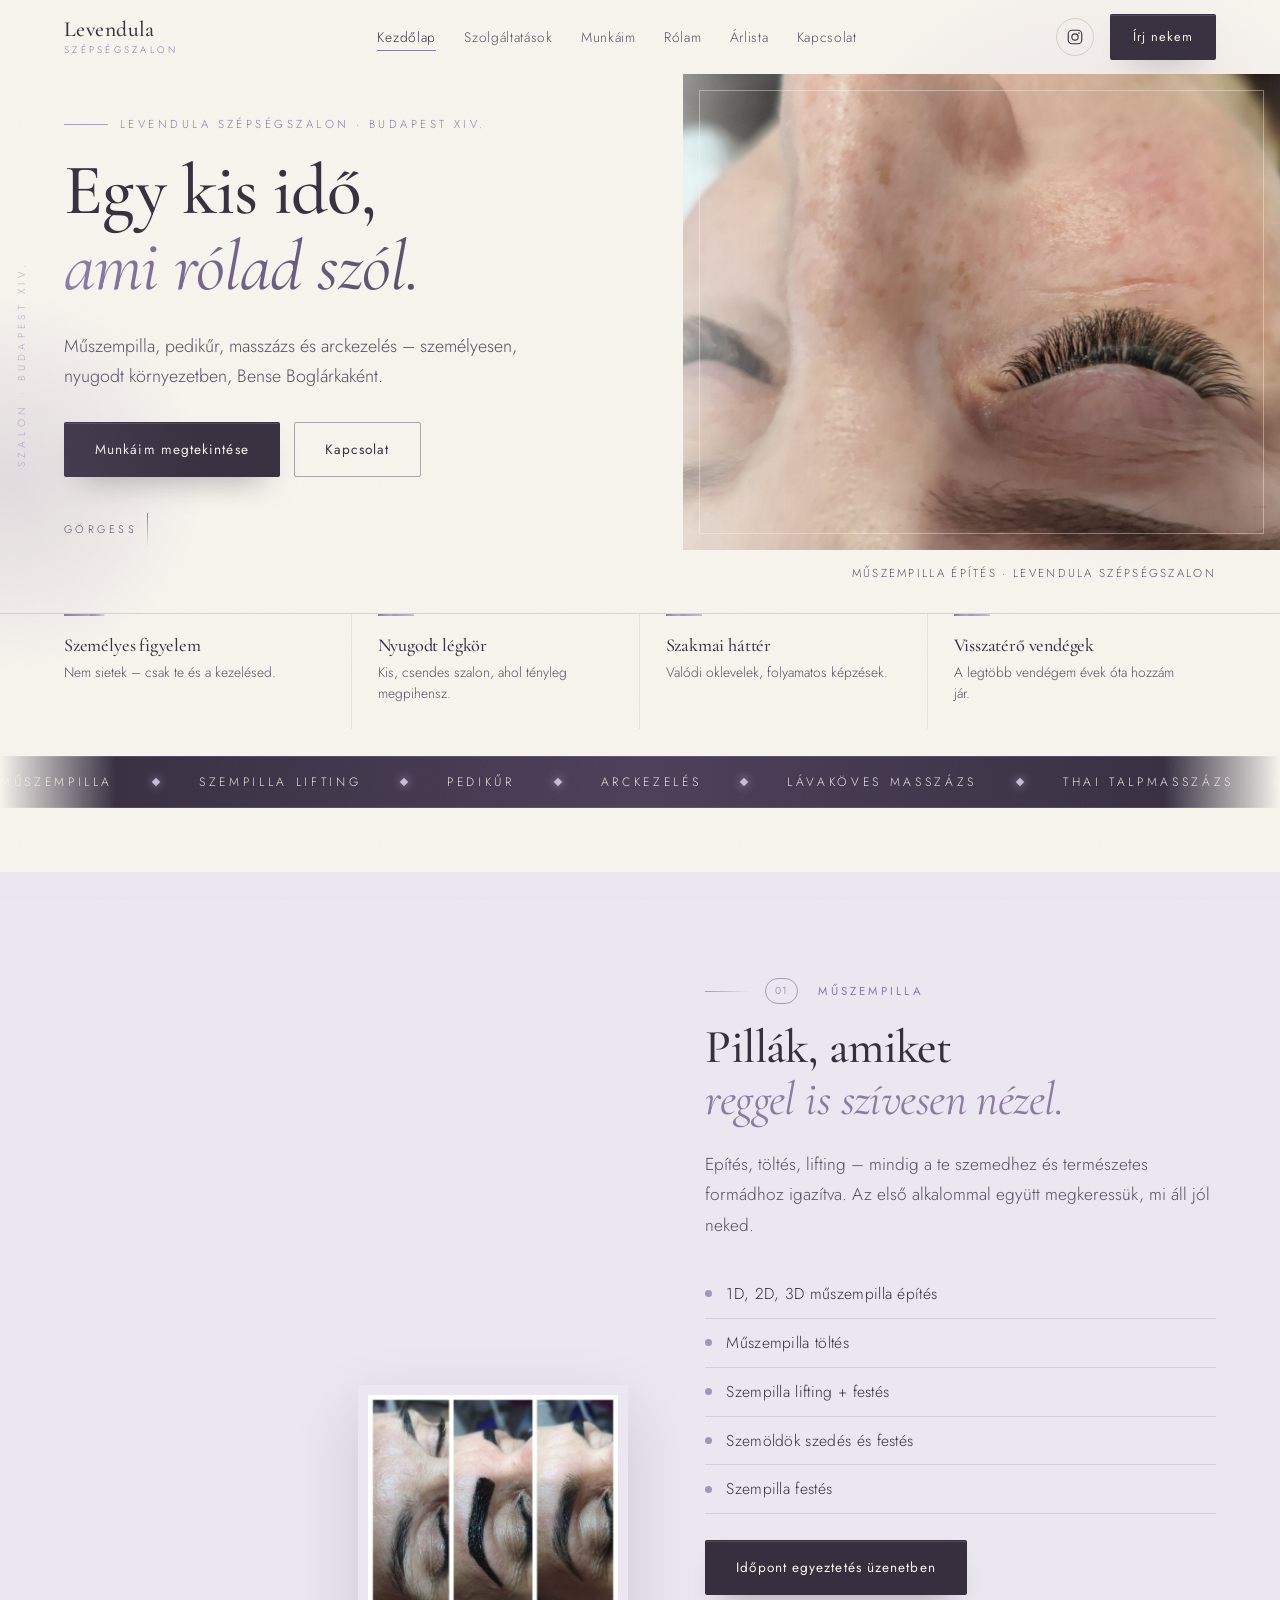
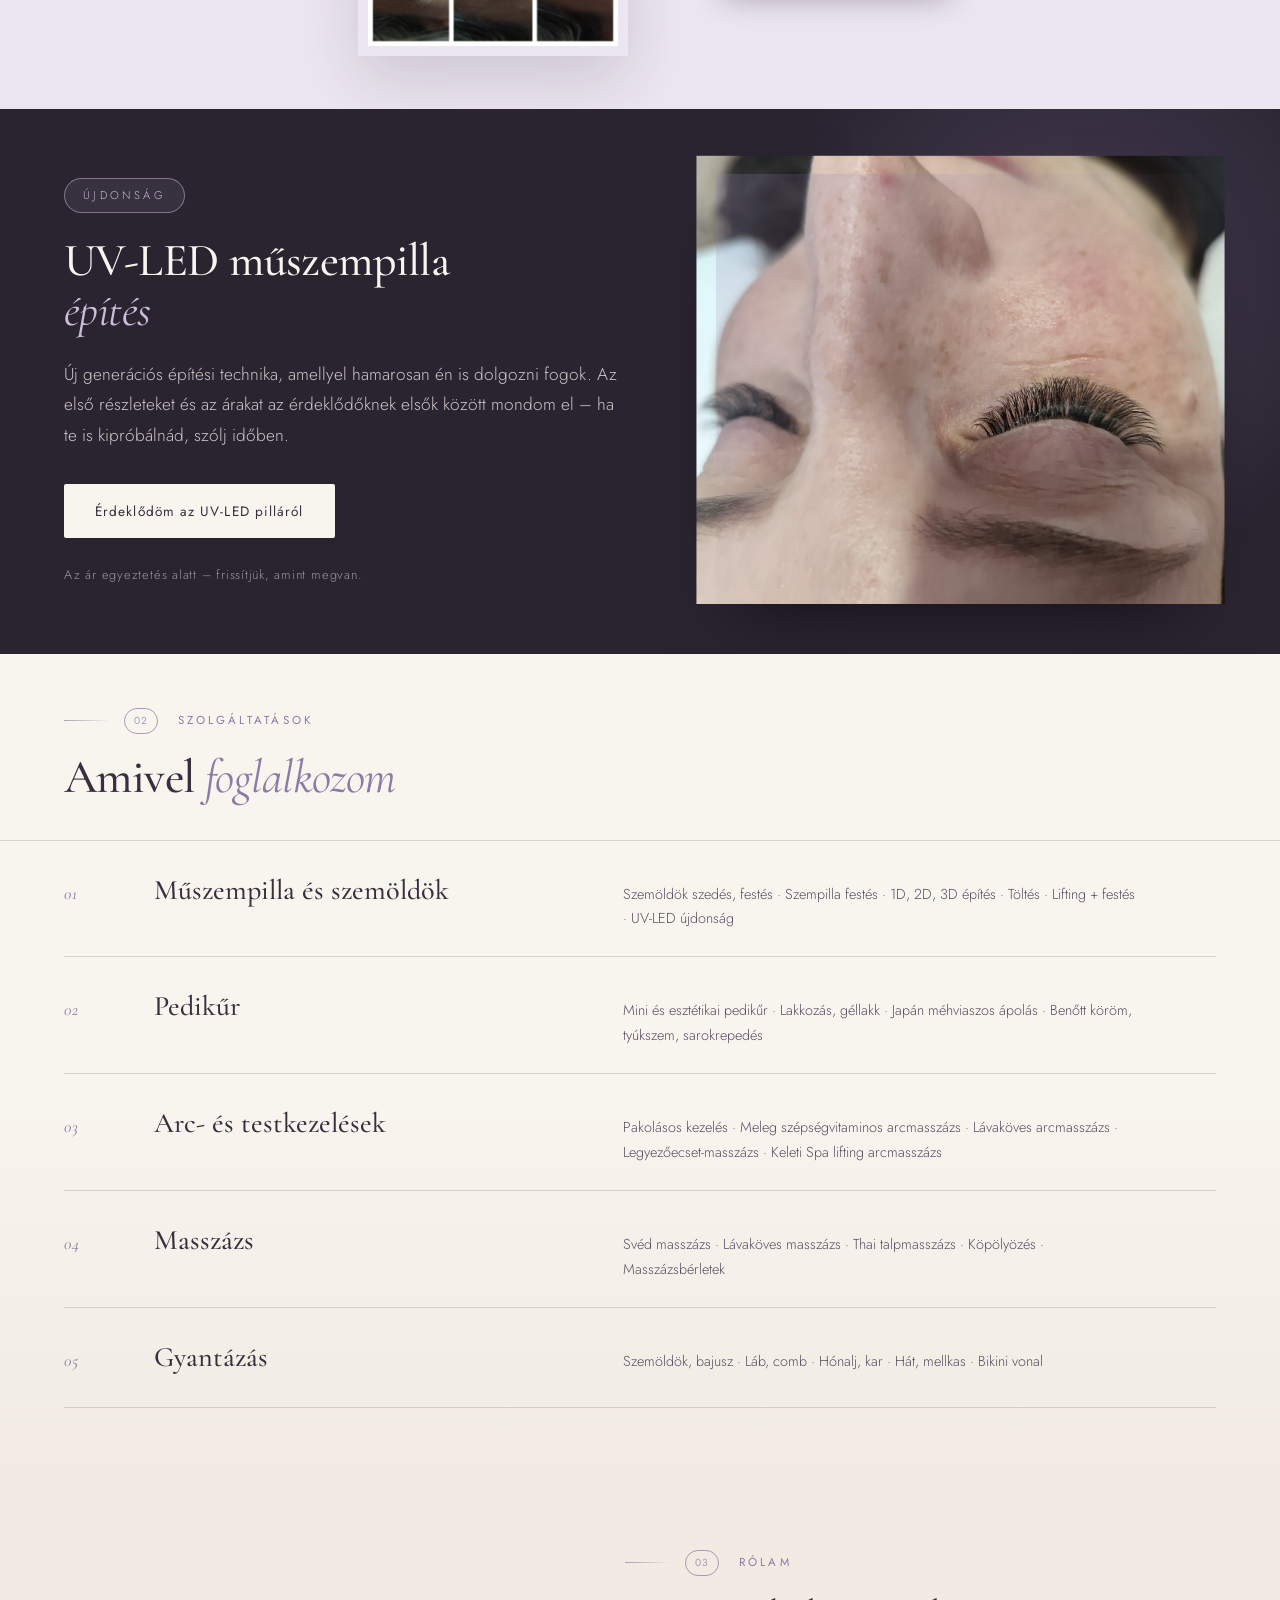
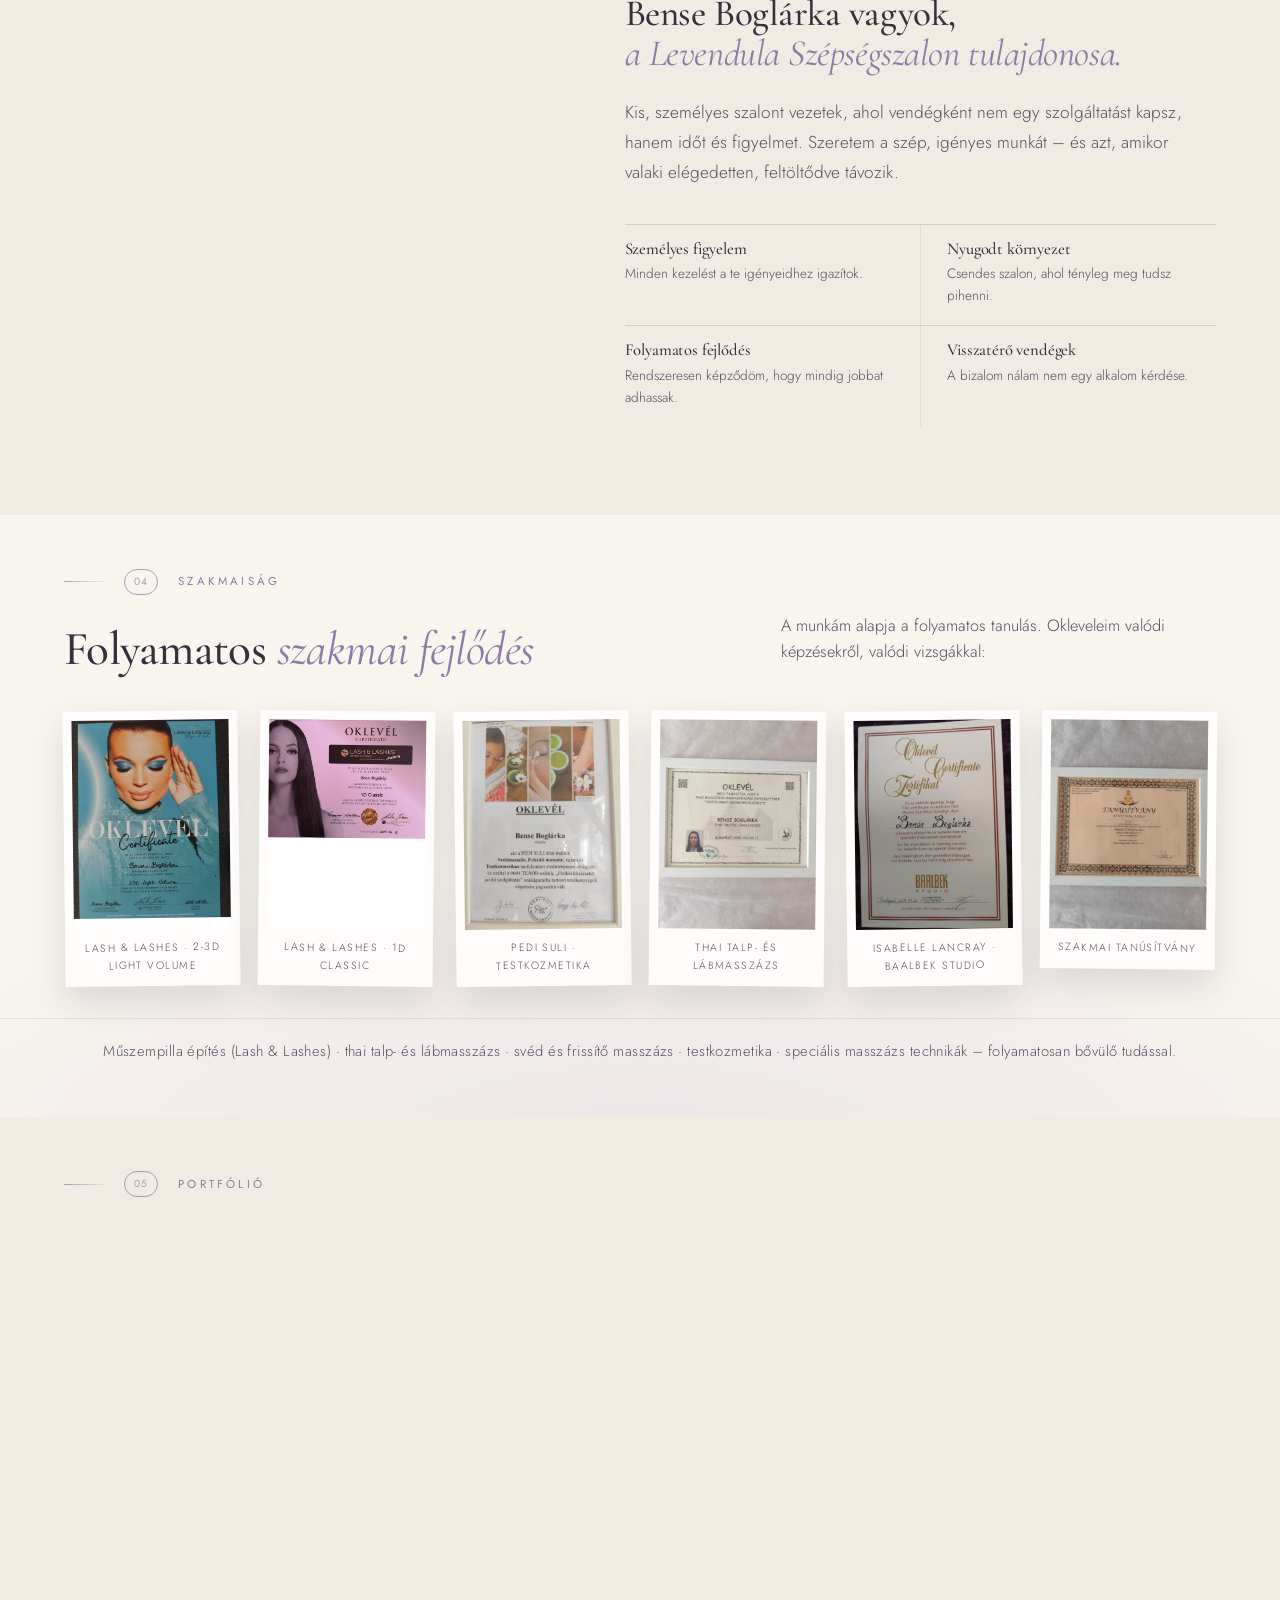
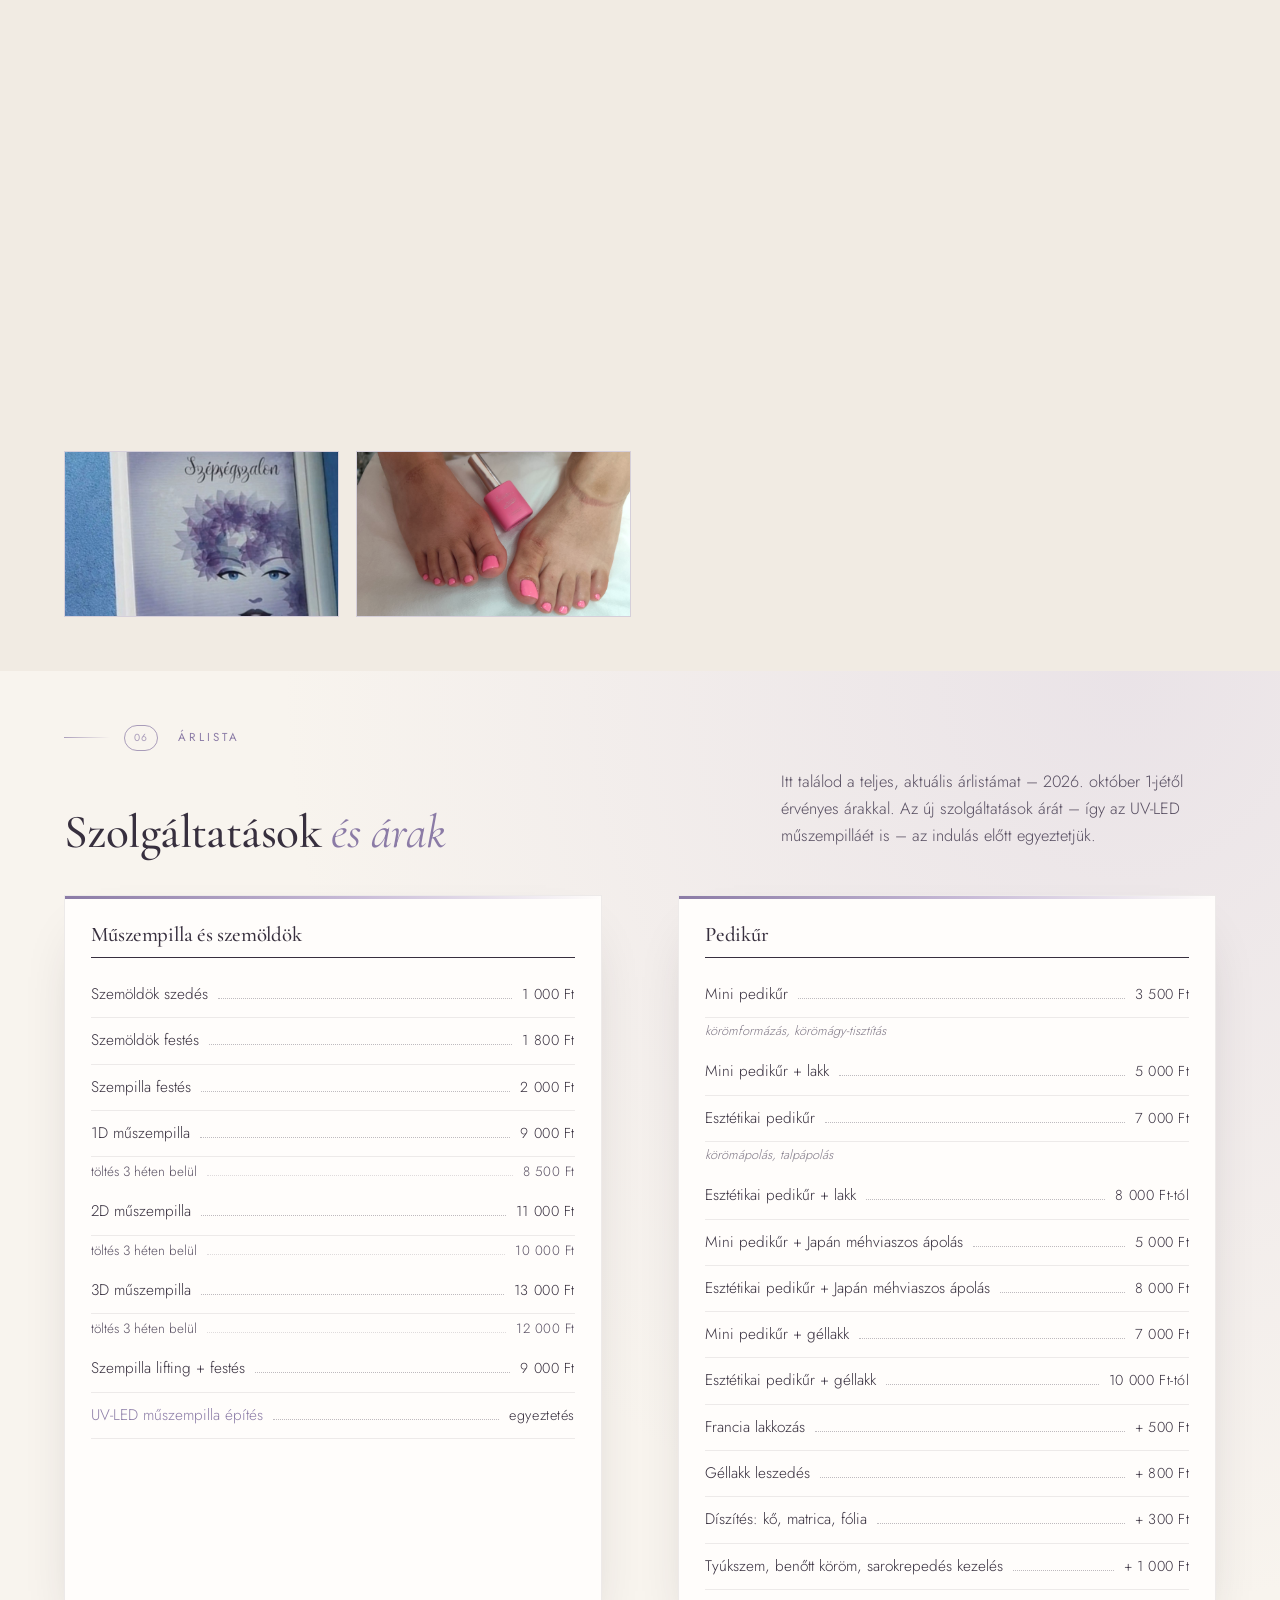
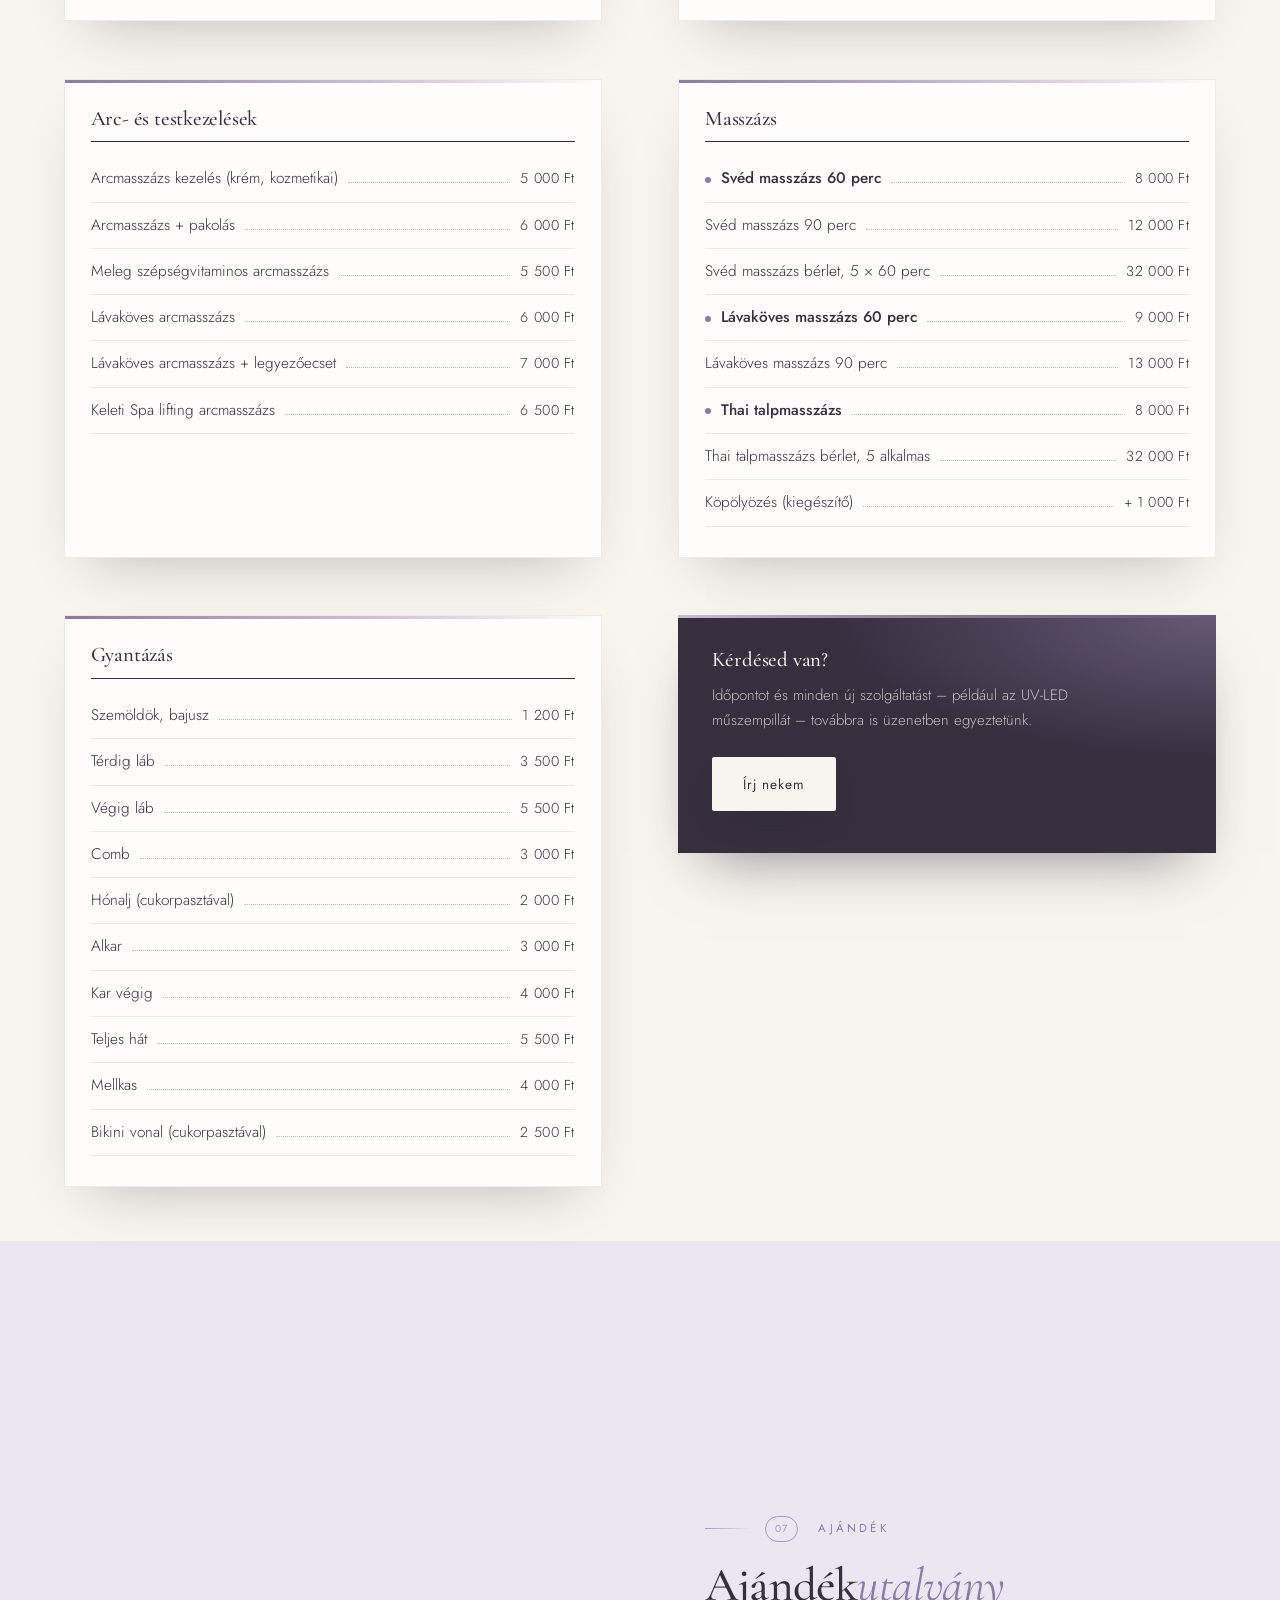
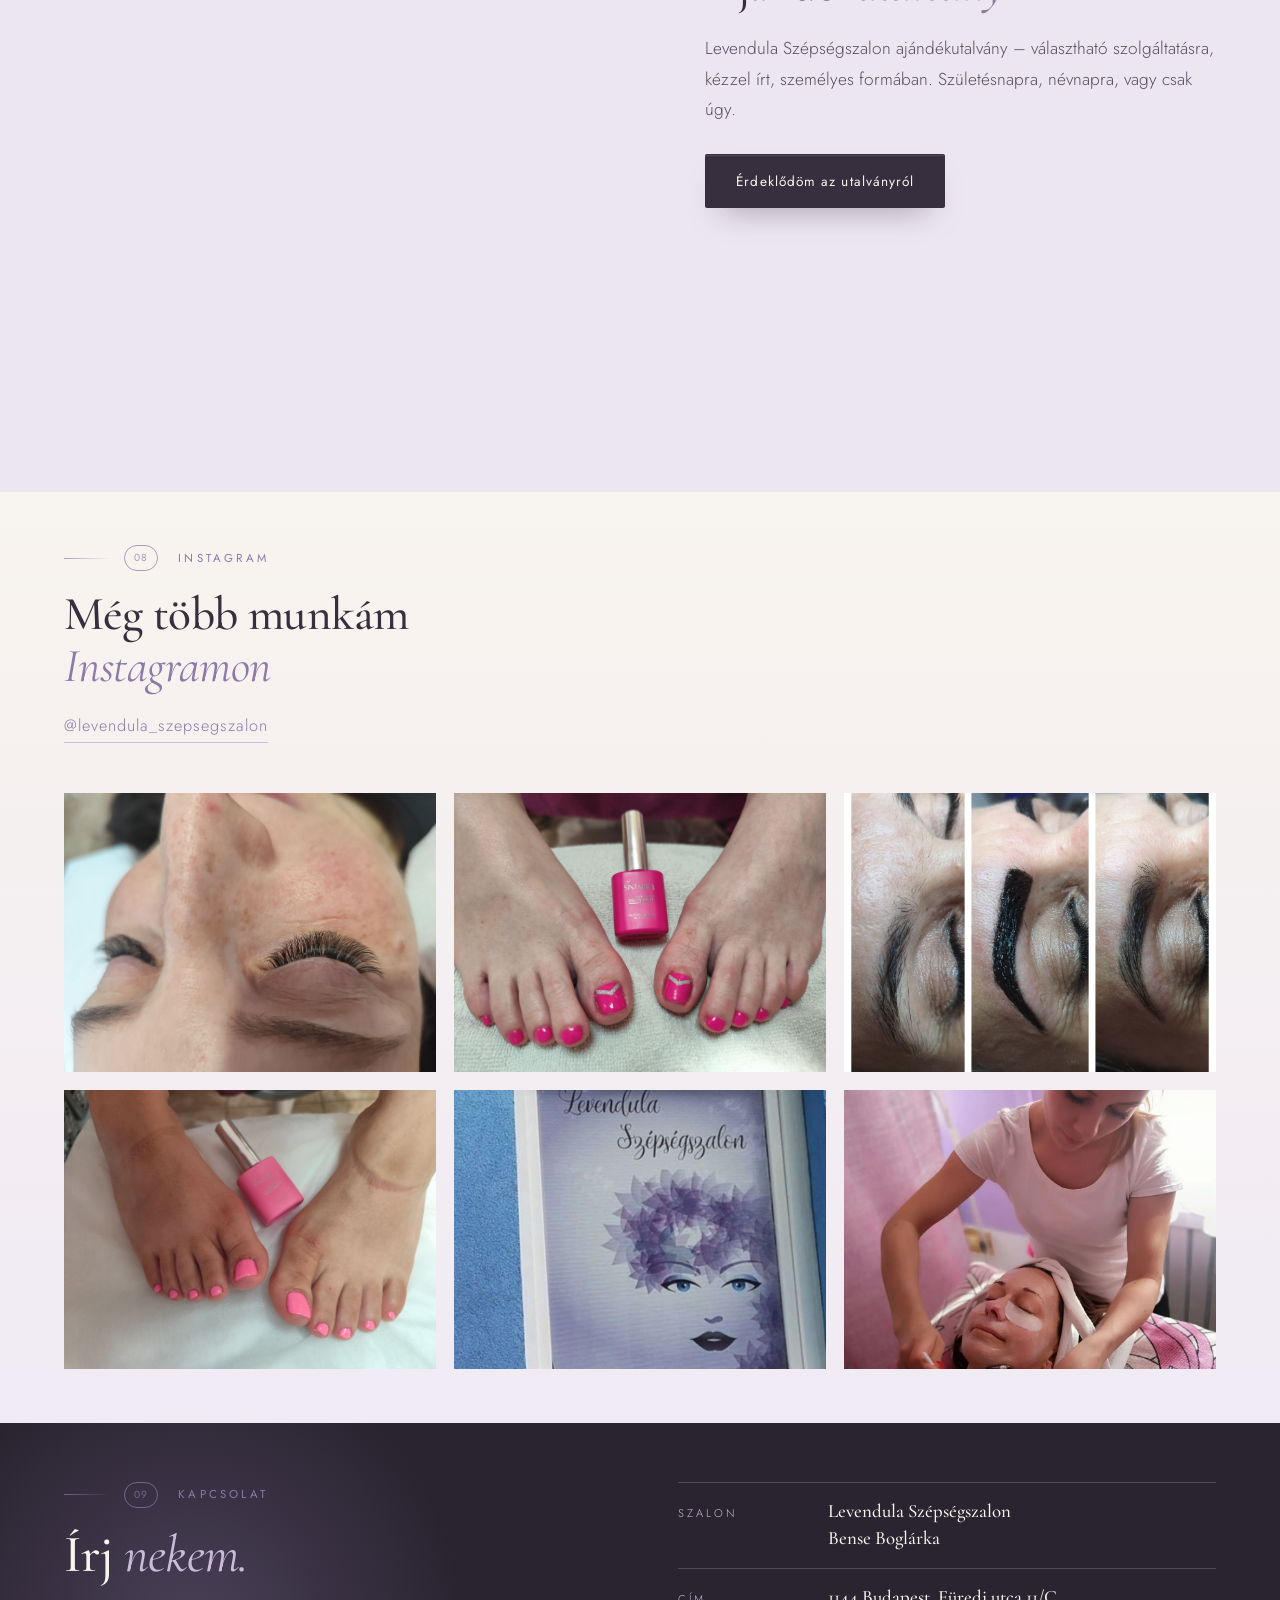
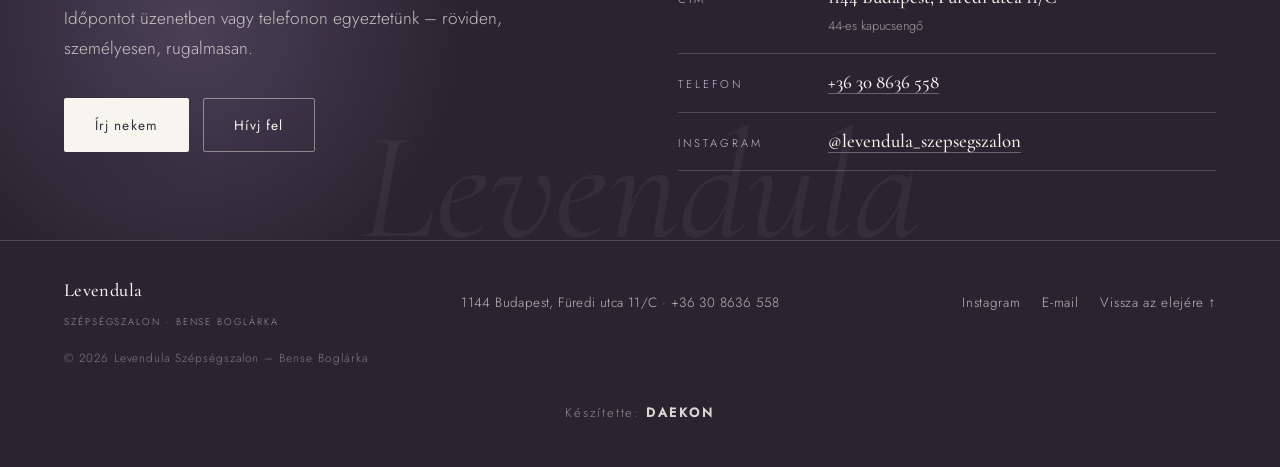
==== index.html @ fe43b5be "Éles átadás: service-float üres src javítása (nincs több törött képjelzés)" ====
<!DOCTYPE html>
<html lang="hu">
<head>
<meta charset="UTF-8">
<meta name="viewport" content="width=device-width, initial-scale=1">
<title>Levendula Szépségszalon – Bense Boglárka | Budapest XIV.</title>
<meta name="description" content="Levendula Szépségszalon – műszempilla, pedikűr, masszázs, arckezelés és gyantázás Budapest XIV. kerületében. Bense Boglárka személyes szalonja.">
<meta property="og:title" content="Levendula Szépségszalon – Bense Boglárka">
<meta property="og:description" content="Műszempilla, pedikűr, masszázs és arckezelés – személyesen, nyugodt környezetben.">
<meta property="og:image" content="https://daekon-ship.github.io/levendula-szepsegszalon/assets/lash-landscape.jpg">
<meta property="og:url" content="https://daekon-ship.github.io/levendula-szepsegszalon/">
<meta property="og:type" content="website">
<meta property="og:locale" content="hu_HU">
<meta name="twitter:card" content="summary_large_image">
<script type="application/ld+json">
{
  "@context": "https://schema.org",
  "@type": "BeautySalon",
  "name": "Levendula Szépségszalon",
  "founder": { "@type": "Person", "name": "Bense Boglárka" },
  "telephone": "+36308636558",
  "email": "bogibense@gmail.com",
  "sameAs": ["https://www.instagram.com/levendula_szepsegszalon/"],
  "address": {
    "@type": "PostalAddress",
    "streetAddress": "Füredi utca 11/C (44-es kapucsengő)",
    "postalCode": "1144",
    "addressLocality": "Budapest",
    "addressCountry": "HU"
  },
  "priceRange": "$$",
  "image": "https://daekon-ship.github.io/levendula-szepsegszalon/assets/lash-landscape.jpg",
  "url": "https://daekon-ship.github.io/levendula-szepsegszalon/"
}
</script>
<link rel="icon" href="data:image/svg+xml,%3Csvg xmlns='http://www.w3.org/2000/svg' viewBox='0 0 64 64'%3E%3Crect width='64' height='64' rx='14' fill='%233A3040'/%3E%3Ctext x='32' y='43' font-family='Georgia,serif' font-size='34' fill='%23F7F3EE' text-anchor='middle'%3EL%3C/text%3E%3C/svg%3E">
<link rel="preload" href="fonts/cormorant-500-normal-latin.woff2" as="font" type="font/woff2" crossorigin>
<link rel="preload" href="fonts/jost-300-normal-latin.woff2" as="font" type="font/woff2" crossorigin>
<link rel="stylesheet" href="fonts/fonts.css">
<link rel="stylesheet" href="styles.css">
</head>
<body>

<!-- ============ HEADER ============ -->
<header class="site-header" id="top">
  <div class="header-inner">
    <a class="brand" href="#kezdo" aria-label="Levendula Szépségszalon – Kezdőlap">
      <span class="brand-name">Levendula</span>
      <span class="brand-sub">Szépségszalon</span>
    </a>

    <nav class="main-nav" aria-label="Főmenü">
      <ul>
        <li><a href="#kezdo">Kezdőlap</a></li>
        <li><a href="#szolgaltatasok">Szolgáltatások</a></li>
        <li><a href="#munkaim">Munkáim</a></li>
        <li><a href="#rolam">Rólam</a></li>
        <li><a href="#arlista">Árlista</a></li>
        <li><a href="#kapcsolat">Kapcsolat</a></li>
      </ul>
    </nav>

    <div class="header-actions">
      <a class="ig-link" href="https://www.instagram.com/levendula_szepsegszalon/" target="_blank" rel="noopener" aria-label="Instagram">
        <svg viewBox="0 0 24 24" width="18" height="18" fill="none" stroke="currentColor" stroke-width="1.5"><rect x="3" y="3" width="18" height="18" rx="5"/><circle cx="12" cy="12" r="4.2"/><circle cx="17.2" cy="6.8" r="1.1" fill="currentColor" stroke="none"/></svg>
      </a>
      <a class="btn btn-solid btn-sm header-cta" href="mailto:bogibense@gmail.com?subject=Id%C5%91pont%20egyeztet%C3%A9s">Írj nekem</a>
      <button class="menu-toggle" aria-label="Menü" aria-expanded="false">
        <span></span><span></span>
      </button>
    </div>
  </div>
</header>

<!-- Mobile menu overlay -->
<div class="mobile-menu" hidden>
  <nav aria-label="Mobil menü">
    <ul>
      <li><a href="#kezdo">Kezdőlap</a></li>
      <li><a href="#szolgaltatasok">Szolgáltatások</a></li>
      <li><a href="#munkaim">Munkáim</a></li>
      <li><a href="#rolam">Rólam</a></li>
      <li><a href="#arlista">Árlista</a></li>
      <li><a href="#kapcsolat">Kapcsolat</a></li>
    </ul>
    <div class="mobile-menu-foot">
      <a href="tel:+36308636558">+36 30 8636 558</a>
      <a href="https://www.instagram.com/levendula_szepsegszalon/" target="_blank" rel="noopener">@levendula_szepsegszalon</a>
    </div>
  </nav>
</div>

<main>

<!-- ============ HERO ============ -->
<section class="hero" id="kezdo">
  <span class="hero-side" aria-hidden="true">Szalon · Budapest XIV.</span>
  <div class="hero-grid">
    <div class="hero-text">
      <p class="hero-loc hero-seq" data-seq="0">Levendula Szépségszalon · Budapest XIV.</p>
      <h1 class="hero-seq hero-t-h1" data-seq="1">Egy kis idő,<br><em>ami rólad szól.</em></h1>
    </div>

    <figure class="hero-media hero-seq hero-t-media" data-seq="2">
      <picture>
        <img src="assets/lash-landscape.jpg" alt="Műszempilla építés – elkészült szempillák a Levendula Szépségszalonban" width="2000" height="1500" fetchpriority="high" data-parallax="0.06">
      </picture>
      <figcaption class="hero-seq" data-seq="4">Műszempilla építés · Levendula Szépségszalon</figcaption>
    </figure>

    <div class="hero-intro">
      <p class="hero-lead hero-seq" data-seq="3">Műszempilla, pedikűr, masszázs és arckezelés – személyesen, nyugodt környezetben, Bense Boglárkaként.</p>
      <div class="hero-cta hero-seq" data-seq="4">
        <a class="btn btn-solid" href="#munkaim">Munkáim megtekintése</a>
        <a class="btn btn-ghost" href="#kapcsolat">Kapcsolat</a>
      </div>
      <a class="hero-scroll hero-seq" data-seq="5" href="#mupilla" aria-label="Görgess lejjább">Görgess</a>
    </div>
  </div>

    <div class="trust-strip">
      <div class="trust-item reveal r-row"><h3>Személyes figyelem</h3><p>Nem sietek – csak te és a kezelésed.</p></div>
      <div class="trust-item reveal r-row d1"><h3>Nyugodt légkör</h3><p>Kis, csendes szalon, ahol tényleg megpihensz.</p></div>
      <div class="trust-item reveal r-row d2"><h3>Szakmai háttér</h3><p>Valódi oklevelek, folyamatos képzések.</p></div>
      <div class="trust-item reveal r-row d3"><h3>Visszatérő vendégek</h3><p>A legtöbb vendégem évek óta hozzám jár.</p></div>
    </div>
</section>

<!-- ============ SERVICES MARQUEE ============ -->
<div class="marquee" aria-hidden="true">
  <div class="marquee-track">
    <div class="mq-group">
      <span>Műszempilla</span><i></i>
      <span>Szempilla lifting</span><i></i>
      <span>Pedikűr</span><i></i>
      <span>Arckezelés</span><i></i>
      <span>Lávaköves masszázs</span><i></i>
      <span>Thai talpmasszázs</span><i></i>
      <span>Gyantázás</span><i></i>
      <span>Ajándékutalvány</span><i></i>
    </div>
    <div class="mq-group">
      <span>Műszempilla</span><i></i>
      <span>Szempilla lifting</span><i></i>
      <span>Pedikűr</span><i></i>
      <span>Arckezelés</span><i></i>
      <span>Lávaköves masszázs</span><i></i>
      <span>Thai talpmasszázs</span><i></i>
      <span>Gyantázás</span><i></i>
      <span>Ajándékutalvány</span><i></i>
    </div>
  </div>
</div>

<!-- ============ FEATURED EYELASH ============ -->
<section class="lashes" id="mupilla">
  <div class="lashes-grid">
    <div class="lashes-media">
      <figure class="lm-main reveal r-media">
        <img src="assets/lash-portrait.jpg" alt="Műszempilla építés – elkészült pillasor közelről" width="1050" height="1400" loading="lazy">
      </figure>
      <figure class="lm-sub reveal d2">
        <img src="assets/brow-triptych.jpg" alt="Szemöldök festés lépésről lépésre" width="1080" height="1080" loading="lazy">
      </figure>
    </div>

    <div class="lashes-text">
      <p class="eyebrow reveal"><b>01</b>Műszempilla</p>
      <h2 class="reveal d1">Pillák, amiket<br><em>reggel is szívesen nézel.</em></h2>
      <p class="body-lg reveal d2">Epítés, töltés, lifting – mindig a te szemedhez és természetes formádhoz igazítva. Az első alkalommal együtt megkeressük, mi áll jól neked.</p>

      <ul class="tick-list reveal d3">
        <li>1D, 2D, 3D műszempilla építés</li>
        <li>Műszempilla töltés</li>
        <li>Szempilla lifting + festés</li>
        <li>Szemöldök szedés és festés</li>
        <li>Szempilla festés</li>
      </ul>

      <div class="reveal d3">
        <a class="btn btn-solid" href="mailto:bogibense@gmail.com?subject=M%C5%B1szempilla%20id%C5%91pont">Időpont egyeztetés üzenetben</a>
      </div>
    </div>
  </div>
</section>

<!-- ============ UV-LED FEATURE ============ -->
<section class="uvled" id="uvled">
  <div class="uvled-inner">
    <div class="uvled-text">
      <span class="badge reveal">Újdonság</span>
      <h2 class="reveal d1">UV-LED műszempilla<br><em>építés</em></h2>
      <p class="body-lg reveal d2">Új generációs építési technika, amellyel hamarosan én is dolgozni fogok. Az első részleteket és az árakat az érdeklődőknek elsők között mondom el – ha te is kipróbálnád, szólj időben.</p>
      <div class="reveal d3">
        <a class="btn btn-light" href="mailto:bogibense@gmail.com?subject=UV-LED%20m%C5%B1szempilla%20%C3%A9rdekl%C5%91d%C3%A9s">Érdeklődöm az UV-LED pilláról</a>
      </div>
      <p class="fine reveal d3">Az ár egyeztetés alatt – frissítjük, amint megvan.</p>
    </div>
    <figure class="uvled-media reveal d2">
      <img src="assets/lash-landscape.jpg" alt="Szempilla közelről – UV-LED műszempilla építés" width="2000" height="1500" loading="lazy" data-parallax="0.06">
    </figure>
  </div>
</section>

<!-- ============ SERVICES INDEX ============ -->
<section class="services" id="szolgaltatasok">
  <div class="section-head">
    <p class="eyebrow reveal"><b>02</b>Szolgáltatások</p>
    <h2 class="reveal d1">Amivel <em>foglalkozom</em></h2>
  </div>

  <div class="service-index">
    <a class="service-row reveal r-row" href="#mupilla" data-img="assets/lash-portrait.jpg">
      <span class="srv-num">01</span>
      <span class="srv-name">Műszempilla és szemöldök</span>
      <span class="srv-desc">Szemöldök szedés, festés · Szempilla festés · 1D, 2D, 3D építés · Töltés · Lifting + festés · UV-LED újdonság</span>
      <span class="srv-arrow" aria-hidden="true">→</span>
    </a>
    <a class="service-row reveal r-row" href="#arlista" data-img="assets/pedi-01.jpg">
      <span class="srv-num">02</span>
      <span class="srv-name">Pedikűr</span>
      <span class="srv-desc">Mini és esztétikai pedikűr · Lakkozás, géllakk · Japán méhviaszos ápolás · Benőtt köröm, tyúkszem, sarokrepedés</span>
      <span class="srv-arrow" aria-hidden="true">→</span>
    </a>
    <a class="service-row reveal r-row" href="#arlista" data-img="assets/treatment-mask.jpg">
      <span class="srv-num">03</span>
      <span class="srv-name">Arc- és testkezelések</span>
      <span class="srv-desc">Pakolásos kezelés · Meleg szépségvitaminos arcmasszázs · Lávaköves arcmasszázs · Legyezőecset-masszázs · Keleti Spa lifting arcmasszázs</span>
      <span class="srv-arrow" aria-hidden="true">→</span>
    </a>
    <a class="service-row reveal r-row" href="#arlista" data-img="assets/treatment-massage.jpg">
      <span class="srv-num">04</span>
      <span class="srv-name">Masszázs</span>
      <span class="srv-desc">Svéd masszázs · Lávaköves masszázs · Thai talpmasszázs · Köpölyözés · Masszázsbérletek</span>
      <span class="srv-arrow" aria-hidden="true">→</span>
    </a>
    <a class="service-row reveal r-row" href="#arlista" data-img="assets/brow-triptych.jpg">
      <span class="srv-num">05</span>
      <span class="srv-name">Gyantázás</span>
      <span class="srv-desc">Szemöldök, bajusz · Láb, comb · Hónalj, kar · Hát, mellkas · Bikini vonal</span>
      <span class="srv-arrow" aria-hidden="true">→</span>
    </a>
  </div>

  <div class="service-float" aria-hidden="true"><img alt="" src="[data-uri]"></div>
</section>

<!-- ============ ABOUT / RÓLAM ============ -->
<section class="about" id="rolam">
  <div class="about-grid">      <figure class="about-media reveal r-media">        <img src="assets/treatment-massage.jpg" alt="Bense Boglárka arckezelés közben a szalonban" width="1080" height="1080" loading="lazy" data-parallax="0.09">
      <figcaption>Bense Boglárka · alapító</figcaption>
    </figure>

    <div class="about-text">
      <p class="eyebrow reveal"><b>03</b>Rólam</p>
      <h2 class="reveal d1">Bense Boglárka vagyok,<br><em>a Levendula Szépségszalon tulajdonosa.</em></h2>
      <p class="body-lg reveal d2">Kis, személyes szalont vezetek, ahol vendégként nem egy szolgáltatást kapsz, hanem időt és figyelmet. Szeretem a szép, igényes munkát – és azt, amikor valaki elégedetten, feltöltődve távozik.</p>

      <div class="about-points reveal d3">
        <div><h4>Személyes figyelem</h4><p>Minden kezelést a te igényeidhez igazítok.</p></div>
        <div><h4>Nyugodt környezet</h4><p>Csendes szalon, ahol tényleg meg tudsz pihenni.</p></div>
        <div><h4>Folyamatos fejlődés</h4><p>Rendszeresen képződöm, hogy mindig jobbat adhassak.</p></div>
        <div><h4>Visszatérő vendégek</h4><p>A bizalom nálam nem egy alkalom kérdése.</p></div>
      </div>
    </div>
  </div>
</section>

<!-- ============ QUALIFICATIONS ============ -->
<section class="quals" id="oklevelek">
  <div class="section-head">
    <p class="eyebrow reveal"><b>04</b>Szakmaiság</p>
    <h2 class="reveal d1">Folyamatos <em>szakmai fejlődés</em></h2>
    <p class="section-lead reveal d2">A munkám alapja a folyamatos tanulás. Okleveleim valódi képzésekről, valódi vizsgákkal:</p>
  </div>

  <div class="cert-strip reveal d1">
    <figure class="cert"><img src="assets/cert-01.jpg" alt="Oklevél – Lash &amp; Lashes Academy tréning" width="952" height="1200" loading="lazy"><figcaption>Lash &amp; Lashes · 2-3D Light Volume</figcaption></figure>
    <figure class="cert"><img src="assets/cert-02.jpg" alt="Oklevél – Lash &amp; Lashes 1D Classic" width="1200" height="900" loading="lazy"><figcaption>Lash &amp; Lashes · 1D Classic</figcaption></figure>
    <figure class="cert"><img src="assets/cert-03.jpg" alt="Oklevél – Pedi Suli tanfolyam" width="900" height="1200" loading="lazy"><figcaption>Pedi Suli · testkozmetika</figcaption></figure>
    <figure class="cert"><img src="assets/cert-04.jpg" alt="Oklevél – thai talp- és lábmasszázs képzés" width="900" height="1200" loading="lazy"><figcaption>Thai talp- és lábmasszázs</figcaption></figure>
    <figure class="cert"><img src="assets/cert-05.jpg" alt="Oklevél – Isabelle Lancray speciális masszázsok" width="900" height="1200" loading="lazy"><figcaption>Isabelle Lancray · Baalbek Studio</figcaption></figure>
    <figure class="cert"><img src="assets/cert-06.jpg" alt="Szakmai tanúsítvány – Bense Boglárka" width="900" height="1200" loading="lazy"><figcaption>Szakmai tanúsítvány</figcaption></figure>
  </div>

  <p class="quals-note reveal d2">Műszempilla építés (Lash &amp; Lashes) · thai talp- és lábmasszázs · svéd és frissítő masszázs · testkozmetika · speciális masszázs technikák – folyamatosan bővülő tudással.</p>
</section>

<!-- ============ WORK / GALLERY ============ -->
<section class="work" id="munkaim">
  <div class="section-head">
    <p class="eyebrow reveal"><b>05</b>Portfólió</p>
    <h2 class="reveal d1">Munkáim</h2>
    <p class="section-lead reveal d2">Valódi vendégek, valódi eredmények – minden kép a szalonomban készült.</p>
  </div>

  <div class="gallery">
    <figure class="g-tall reveal"><img src="assets/lash-portrait.jpg" alt="Műszempilla építés – elkészült pillasor" width="1050" height="1400" loading="lazy"><figcaption>Műszempilla építés</figcaption></figure>
    <figure class="g-wide reveal d1"><img src="assets/lash-landscape.jpg" alt="Szempilla közelről" width="2000" height="1500" loading="lazy"><figcaption>Szempilla részlet</figcaption></figure>
    <figure class="reveal d2"><img src="assets/pedi-01.jpg" alt="Pedikűr – géllakkos lábak" width="1600" height="1200" loading="lazy"><figcaption>Pedikűr · géllakk</figcaption></figure>
    <figure class="reveal"><img src="assets/brow-triptych.jpg" alt="Szemöldök festés lépésről lépésre" width="1080" height="1080" loading="lazy"><figcaption>Szemöldök festés</figcaption></figure>
    <figure class="reveal d1"><img src="assets/pedi-02.jpg" alt="Pedikűr – mályvás géllakk" width="1600" height="1200" loading="lazy"><figcaption>Géllakk</figcaption></figure>
    <figure class="g-tall reveal d2"><img src="assets/treatment-mask.jpg" alt="Arcpakolásos kezelés a szalonban" width="1080" height="1080" loading="lazy"><figcaption>Arcpakolás</figcaption></figure>
    <figure class="g-wide reveal"><img src="assets/salon-interior.jpg" alt="A Levendula Szépségszalon belső tere" width="1600" height="1200" loading="lazy"><figcaption>A szalon</figcaption></figure>
    <figure class="reveal d1"><img src="assets/pedi-03.jpg" alt="Pedikűr – piros géllakk" width="1600" height="1200" loading="lazy"><figcaption>Pedikűr</figcaption></figure>
    <figure class="reveal d2"><img src="assets/pedi-04.jpg" alt="Esztétikai pedikűr – francia vonal" width="1600" height="1200" loading="lazy"><figcaption>Esztétikai pedikűr</figcaption></figure>
    <figure class="g-wide reveal"><img src="assets/treatment-massage.jpg" alt="Arckezelés közben" width="1080" height="1080" loading="lazy"><figcaption>Arckezelés</figcaption></figure>
    <figure class="reveal d1"><img src="assets/pedi-05.jpg" alt="Pedikűr – nyári szín" width="1600" height="1200" loading="lazy"><figcaption>Nyári szín</figcaption></figure>
    <figure class="reveal"><img src="assets/salon-sign.jpg" alt="A Levendula Szépségszalon bejárata" width="1400" height="1400" loading="lazy"><figcaption>A szalon bejárata</figcaption></figure>
    <figure class="reveal d2"><img src="assets/pedi-06.jpg" alt="Pedikűr – géllakk" width="1600" height="1200" loading="lazy"><figcaption>Géllakk</figcaption></figure>
  </div>
</section>

<!-- ============ PRICE LIST ============ -->
<section class="prices" id="arlista">
  <div class="section-head">
    <p class="eyebrow reveal"><b>06</b>Árlista</p>
    <h2 class="reveal d1">Szolgáltatások <em>és árak</em></h2>
    <p class="section-lead reveal d2">Itt találod a teljes, aktuális árlistámat – 2026. október 1-jétől érvényes árakkal. Az új szolgáltatások árát – így az UV-LED műszempilláét is – az indulás előtt egyeztetjük.</p>
  </div>

  <div class="price-grid">
    <div class="price-block" data-block="1">
      <h3>Műszempilla és szemöldök</h3>
      <ul>
        <li><span>Szemöldök szedés</span><em class="price">1 000 Ft</em></li>
        <li><span>Szemöldök festés</span><em class="price">1 800 Ft</em></li>
        <li><span>Szempilla festés</span><em class="price">2 000 Ft</em></li>
        <li><span>1D műszempilla</span><em class="price">9 000 Ft</em></li>
        <li class="sub"><span>töltés 3 héten belül</span><em class="price">8 500 Ft</em></li>
        <li><span>2D műszempilla</span><em class="price">11 000 Ft</em></li>
        <li class="sub"><span>töltés 3 héten belül</span><em class="price">10 000 Ft</em></li>
        <li><span>3D műszempilla</span><em class="price">13 000 Ft</em></li>
        <li class="sub"><span>töltés 3 héten belül</span><em class="price">12 000 Ft</em></li>
        <li><span>Szempilla lifting + festés</span><em class="price">9 000 Ft</em></li>
        <li class="is-new"><span>UV-LED műszempilla építés</span><em class="price">egyeztetés</em></li>
      </ul>
    </div>

    <div class="price-block" data-block="2">
      <h3>Pedikűr</h3>
      <ul>
        <li><span>Mini pedikűr</span><em class="price">3 500 Ft</em></li>
        <li class="note"><span>körömformázás, körömágy-tisztítás</span></li>
        <li><span>Mini pedikűr + lakk</span><em class="price">5 000 Ft</em></li>
        <li><span>Esztétikai pedikűr</span><em class="price">7 000 Ft</em></li>
        <li class="note"><span>körömápolás, talpápolás</span></li>
        <li><span>Esztétikai pedikűr + lakk</span><em class="price">8 000 Ft-tól</em></li>
        <li><span>Mini pedikűr + Japán méhviaszos ápolás</span><em class="price">5 000 Ft</em></li>
        <li><span>Esztétikai pedikűr + Japán méhviaszos ápolás</span><em class="price">8 000 Ft</em></li>
        <li><span>Mini pedikűr + géllakk</span><em class="price">7 000 Ft</em></li>
        <li><span>Esztétikai pedikűr + géllakk</span><em class="price">10 000 Ft-tól</em></li>
        <li><span>Francia lakkozás</span><em class="price">+ 500 Ft</em></li>
        <li><span>Géllakk leszedés</span><em class="price">+ 800 Ft</em></li>
        <li><span>Díszítés: kő, matrica, fólia</span><em class="price">+ 300 Ft</em></li>
        <li><span>Tyúkszem, benőtt köröm, sarokrepedés kezelés</span><em class="price">+ 1 000 Ft</em></li>
      </ul>
    </div>

    <div class="price-block" data-block="3">
      <h3>Arc- és testkezelések</h3>
      <ul>
        <li><span>Arcmasszázs kezelés (krém, kozmetikai)</span><em class="price">5 000 Ft</em></li>
        <li><span>Arcmasszázs + pakolás</span><em class="price">6 000 Ft</em></li>
        <li><span>Meleg szépségvitaminos arcmasszázs</span><em class="price">5 500 Ft</em></li>
        <li><span>Lávaköves arcmasszázs</span><em class="price">6 000 Ft</em></li>
        <li><span>Lávaköves arcmasszázs + legyezőecset</span><em class="price">7 000 Ft</em></li>
        <li><span>Keleti Spa lifting arcmasszázs</span><em class="price">6 500 Ft</em></li>
      </ul>
    </div>

    <div class="price-block" data-block="4">
      <h3>Masszázs</h3>
      <ul>
        <li class="is-featured"><span>Svéd masszázs 60 perc</span><em class="price">8 000 Ft</em></li>
        <li><span>Svéd masszázs 90 perc</span><em class="price">12 000 Ft</em></li>
        <li><span>Svéd masszázs bérlet, 5 × 60 perc</span><em class="price">32 000 Ft</em></li>
        <li class="is-featured"><span>Lávaköves masszázs 60 perc</span><em class="price">9 000 Ft</em></li>
        <li><span>Lávaköves masszázs 90 perc</span><em class="price">13 000 Ft</em></li>
        <li class="is-featured"><span>Thai talpmasszázs</span><em class="price">8 000 Ft</em></li>
        <li><span>Thai talpmasszázs bérlet, 5 alkalmas</span><em class="price">32 000 Ft</em></li>
        <li><span>Köpölyözés (kiegészítő)</span><em class="price">+ 1 000 Ft</em></li>
      </ul>
    </div>

    <div class="price-block" data-block="5">
      <h3>Gyantázás</h3>
      <ul>
        <li><span>Szemöldök, bajusz</span><em class="price">1 200 Ft</em></li>
        <li><span>Térdig láb</span><em class="price">3 500 Ft</em></li>
        <li><span>Végig láb</span><em class="price">5 500 Ft</em></li>
        <li><span>Comb</span><em class="price">3 000 Ft</em></li>
        <li><span>Hónalj (cukorpasztával)</span><em class="price">2 000 Ft</em></li>
        <li><span>Alkar</span><em class="price">3 000 Ft</em></li>
        <li><span>Kar végig</span><em class="price">4 000 Ft</em></li>
        <li><span>Teljes hát</span><em class="price">5 500 Ft</em></li>
        <li><span>Mellkas</span><em class="price">4 000 Ft</em></li>
        <li><span>Bikini vonal (cukorpasztával)</span><em class="price">2 500 Ft</em></li>
      </ul>
    </div>

    <div class="price-cta" data-block="6">
      <h3>Kérdésed van?</h3>
      <p>Időpontot és minden új szolgáltatást – például az UV-LED műszempillát – továbbra is üzenetben egyeztetünk.</p>
      <a class="btn btn-solid" href="mailto:bogibense@gmail.com?subject=%C3%81rlista%20%C3%A9rdekl%C5%91d%C3%A9s">Írj nekem</a>
    </div>
  </div>

</section>

<!-- ============ GIFT CARD ============ -->
<section class="gift" id="ajandekutalvany">
  <div class="gift-grid">      <figure class="gift-media reveal r-media">
      <img src="assets/giftcard-01.jpg" alt="Levendula Szépségszalon ajándékutalvány" width="1050" height="1400" loading="lazy" data-parallax="0.07">
    </figure>
    <div class="gift-text">
      <p class="eyebrow reveal"><b>07</b>Ajándék</p>
      <h2 class="reveal d1">Ajándék<em>utalvány</em></h2>
      <p class="body-lg reveal d2">Levendula Szépségszalon ajándékutalvány – választható szolgáltatásra, kézzel írt, személyes formában. Születésnapra, névnapra, vagy csak úgy.</p>
      <div class="reveal d3">
        <a class="btn btn-solid" href="mailto:bogibense@gmail.com?subject=Aj%C3%A1nd%C3%A9kutalv%C3%A1ny%20%C3%A9rdekl%C5%91d%C3%A9s">Érdeklődöm az utalványról</a>
      </div>
    </div>
  </div>
</section>

<!-- ============ INSTAGRAM ============ -->
<section class="instagram" id="instagram">
  <div class="ig-head">
    <p class="eyebrow reveal"><b>08</b>Instagram</p>
    <h2 class="reveal d1">Még több munkám<br><em>Instagramon</em></h2>
    <a class="ig-handle reveal d2" href="https://www.instagram.com/levendula_szepsegszalon/" target="_blank" rel="noopener">@levendula_szepsegszalon</a>
  </div>

  <div class="ig-grid reveal d1">
    <a href="https://www.instagram.com/levendula_szepsegszalon/" target="_blank" rel="noopener"><img src="assets/lash-landscape.jpg" alt="Munka az Instagramról – szempilla" width="2000" height="1500" loading="lazy"></a>
    <a href="https://www.instagram.com/levendula_szepsegszalon/" target="_blank" rel="noopener"><img src="assets/pedi-01.jpg" alt="Munka az Instagramról – pedikűr" width="1600" height="1200" loading="lazy"></a>
    <a href="https://www.instagram.com/levendula_szepsegszalon/" target="_blank" rel="noopener"><img src="assets/brow-triptych.jpg" alt="Munka az Instagramról – szemöldök" width="1080" height="1080" loading="lazy"></a>
    <a href="https://www.instagram.com/levendula_szepsegszalon/" target="_blank" rel="noopener"><img src="assets/pedi-06.jpg" alt="Munka az Instagramról – géllakk" width="1600" height="1200" loading="lazy"></a>
    <a href="https://www.instagram.com/levendula_szepsegszalon/" target="_blank" rel="noopener"><img src="assets/salon-sign.jpg" alt="Levendula Szépségszalon – szalonjel" width="1400" height="1400" loading="lazy"></a>
    <a href="https://www.instagram.com/levendula_szepsegszalon/" target="_blank" rel="noopener"><img src="assets/treatment-mask.jpg" alt="Munka az Instagramról – arckezelés" width="1080" height="1080" loading="lazy"></a>
  </div>
</section>

<!-- ============ CONTACT ============ -->
<section class="contact" id="kapcsolat">
  <div class="contact-grid">
    <div class="contact-text">
      <p class="eyebrow reveal"><b>09</b>Kapcsolat</p>
      <h2 class="reveal d1">Írj <em>nekem.</em></h2>
      <p class="body-lg reveal d2">Időpontot üzenetben vagy telefonon egyeztetünk – röviden, személyesen, rugalmasan.</p>
      <div class="contact-cta reveal d3">
        <a class="btn btn-light" href="mailto:bogibense@gmail.com?subject=Id%C5%91pont%20egyeztet%C3%A9s">Írj nekem</a>
        <a class="btn btn-outline-light" href="tel:+36308636558">Hívj fel</a>
      </div>
    </div>

    <div class="contact-details reveal d2">
      <div class="cd-row">
        <span class="cd-label">Szalon</span>
        <span class="cd-value">Levendula Szépségszalon<br>Bense Boglárka</span>
      </div>
      <div class="cd-row">
        <span class="cd-label">Cím</span>
        <span class="cd-value">1144 Budapest, Füredi utca 11/C<br><small>44-es kapucsengő</small></span>
      </div>
      <div class="cd-row">
        <span class="cd-label">Telefon</span>
        <span class="cd-value"><a href="tel:+36308636558">+36 30 8636 558</a></span>
      </div>
      <div class="cd-row">
        <span class="cd-label">Instagram</span>
        <span class="cd-value"><a href="https://www.instagram.com/levendula_szepsegszalon/" target="_blank" rel="noopener">@levendula_szepsegszalon</a></span>
      </div>
    </div>
  </div>
</section>

</main>

<!-- ============ FOOTER ============ -->
<footer class="site-footer">
  <div class="footer-inner">
    <div class="footer-brand">
      <span class="brand-name">Levendula</span>
      <span class="brand-sub">Szépségszalon · Bense Boglárka</span>
    </div>
    <div class="footer-addr">
      1144 Budapest, Füredi utca 11/C · +36 30 8636 558
    </div>
    <div class="footer-links">
      <a href="https://www.instagram.com/levendula_szepsegszalon/" target="_blank" rel="noopener">Instagram</a>
      <a href="mailto:bogibense@gmail.com">E-mail</a>
      <a href="#top">Vissza az elejére ↑</a>
    </div>
  </div>
  <p class="footer-copy">© 2026 Levendula Szépségszalon – Bense Boglárka</p>
  <p class="site-credit"><span>Készítette:</span> <a href="https://daekon.hu" target="_blank" rel="noopener noreferrer">DAEKON</a></p>
</footer>

<script src="script.js"></script>
</body>
</html>
---- fonts/fonts.css ----
@font-face {
  font-family: 'Cormorant Garamond';
  font-style: italic;
  font-weight: 400;
  font-display: swap;
  src: url(cormorant-400-italic-latin-ext.woff2) format('woff2');
  unicode-range: U+0100-02BA, U+02BD-02C5, U+02C7-02CC, U+02CE-02D7, U+02DD-02FF, U+0304, U+0308, U+0329, U+1D00-1DBF, U+1E00-1E9F, U+1EF2-1EFF, U+2020, U+20A0-20AB, U+20AD-20C0, U+2113, U+2C60-2C7F, U+A720-A7FF;
}
@font-face {
  font-family: 'Cormorant Garamond';
  font-style: italic;
  font-weight: 400;
  font-display: swap;
  src: url(cormorant-400-italic-latin.woff2) format('woff2');
  unicode-range: U+0000-00FF, U+0131, U+0152-0153, U+02BB-02BC, U+02C6, U+02DA, U+02DC, U+0304, U+0308, U+0329, U+2000-206F, U+20AC, U+2122, U+2191, U+2193, U+2212, U+2215, U+FEFF, U+FFFD;
}
@font-face {
  font-family: 'Cormorant Garamond';
  font-style: italic;
  font-weight: 500;
  font-display: swap;
  src: url(cormorant-500-italic-latin-ext.woff2) format('woff2');
  unicode-range: U+0100-02BA, U+02BD-02C5, U+02C7-02CC, U+02CE-02D7, U+02DD-02FF, U+0304, U+0308, U+0329, U+1D00-1DBF, U+1E00-1E9F, U+1EF2-1EFF, U+2020, U+20A0-20AB, U+20AD-20C0, U+2113, U+2C60-2C7F, U+A720-A7FF;
}
@font-face {
  font-family: 'Cormorant Garamond';
  font-style: italic;
  font-weight: 500;
  font-display: swap;
  src: url(cormorant-500-italic-latin.woff2) format('woff2');
  unicode-range: U+0000-00FF, U+0131, U+0152-0153, U+02BB-02BC, U+02C6, U+02DA, U+02DC, U+0304, U+0308, U+0329, U+2000-206F, U+20AC, U+2122, U+2191, U+2193, U+2212, U+2215, U+FEFF, U+FFFD;
}
@font-face {
  font-family: 'Cormorant Garamond';
  font-style: normal;
  font-weight: 400;
  font-display: swap;
  src: url(cormorant-400-normal-latin-ext.woff2) format('woff2');
  unicode-range: U+0100-02BA, U+02BD-02C5, U+02C7-02CC, U+02CE-02D7, U+02DD-02FF, U+0304, U+0308, U+0329, U+1D00-1DBF, U+1E00-1E9F, U+1EF2-1EFF, U+2020, U+20A0-20AB, U+20AD-20C0, U+2113, U+2C60-2C7F, U+A720-A7FF;
}
@font-face {
  font-family: 'Cormorant Garamond';
  font-style: normal;
  font-weight: 400;
  font-display: swap;
  src: url(cormorant-400-normal-latin.woff2) format('woff2');
  unicode-range: U+0000-00FF, U+0131, U+0152-0153, U+02BB-02BC, U+02C6, U+02DA, U+02DC, U+0304, U+0308, U+0329, U+2000-206F, U+20AC, U+2122, U+2191, U+2193, U+2212, U+2215, U+FEFF, U+FFFD;
}
@font-face {
  font-family: 'Cormorant Garamond';
  font-style: normal;
  font-weight: 500;
  font-display: swap;
  src: url(cormorant-500-normal-latin-ext.woff2) format('woff2');
  unicode-range: U+0100-02BA, U+02BD-02C5, U+02C7-02CC, U+02CE-02D7, U+02DD-02FF, U+0304, U+0308, U+0329, U+1D00-1DBF, U+1E00-1E9F, U+1EF2-1EFF, U+2020, U+20A0-20AB, U+20AD-20C0, U+2113, U+2C60-2C7F, U+A720-A7FF;
}
@font-face {
  font-family: 'Cormorant Garamond';
  font-style: normal;
  font-weight: 500;
  font-display: swap;
  src: url(cormorant-500-normal-latin.woff2) format('woff2');
  unicode-range: U+0000-00FF, U+0131, U+0152-0153, U+02BB-02BC, U+02C6, U+02DA, U+02DC, U+0304, U+0308, U+0329, U+2000-206F, U+20AC, U+2122, U+2191, U+2193, U+2212, U+2215, U+FEFF, U+FFFD;
}
@font-face {
  font-family: 'Cormorant Garamond';
  font-style: normal;
  font-weight: 600;
  font-display: swap;
  src: url(cormorant-600-normal-latin-ext.woff2) format('woff2');
  unicode-range: U+0100-02BA, U+02BD-02C5, U+02C7-02CC, U+02CE-02D7, U+02DD-02FF, U+0304, U+0308, U+0329, U+1D00-1DBF, U+1E00-1E9F, U+1EF2-1EFF, U+2020, U+20A0-20AB, U+20AD-20C0, U+2113, U+2C60-2C7F, U+A720-A7FF;
}
@font-face {
  font-family: 'Cormorant Garamond';
  font-style: normal;
  font-weight: 600;
  font-display: swap;
  src: url(cormorant-600-normal-latin.woff2) format('woff2');
  unicode-range: U+0000-00FF, U+0131, U+0152-0153, U+02BB-02BC, U+02C6, U+02DA, U+02DC, U+0304, U+0308, U+0329, U+2000-206F, U+20AC, U+2122, U+2191, U+2193, U+2212, U+2215, U+FEFF, U+FFFD;
}
@font-face {
  font-family: 'Jost';
  font-style: normal;
  font-weight: 300;
  font-display: swap;
  src: url(jost-300-normal-latin-ext.woff2) format('woff2');
  unicode-range: U+0100-02BA, U+02BD-02C5, U+02C7-02CC, U+02CE-02D7, U+02DD-02FF, U+0304, U+0308, U+0329, U+1D00-1DBF, U+1E00-1E9F, U+1EF2-1EFF, U+2020, U+20A0-20AB, U+20AD-20C0, U+2113, U+2C60-2C7F, U+A720-A7FF;
}
@font-face {
  font-family: 'Jost';
  font-style: normal;
  font-weight: 300;
  font-display: swap;
  src: url(jost-300-normal-latin.woff2) format('woff2');
  unicode-range: U+0000-00FF, U+0131, U+0152-0153, U+02BB-02BC, U+02C6, U+02DA, U+02DC, U+0304, U+0308, U+0329, U+2000-206F, U+20AC, U+2122, U+2191, U+2193, U+2212, U+2215, U+FEFF, U+FFFD;
}
@font-face {
  font-family: 'Jost';
  font-style: normal;
  font-weight: 400;
  font-display: swap;
  src: url(jost-400-normal-latin-ext.woff2) format('woff2');
  unicode-range: U+0100-02BA, U+02BD-02C5, U+02C7-02CC, U+02CE-02D7, U+02DD-02FF, U+0304, U+0308, U+0329, U+1D00-1DBF, U+1E00-1E9F, U+1EF2-1EFF, U+2020, U+20A0-20AB, U+20AD-20C0, U+2113, U+2C60-2C7F, U+A720-A7FF;
}
@font-face {
  font-family: 'Jost';
  font-style: normal;
  font-weight: 400;
  font-display: swap;
  src: url(jost-400-normal-latin.woff2) format('woff2');
  unicode-range: U+0000-00FF, U+0131, U+0152-0153, U+02BB-02BC, U+02C6, U+02DA, U+02DC, U+0304, U+0308, U+0329, U+2000-206F, U+20AC, U+2122, U+2191, U+2193, U+2212, U+2215, U+FEFF, U+FFFD;
}
@font-face {
  font-family: 'Jost';
  font-style: normal;
  font-weight: 500;
  font-display: swap;
  src: url(jost-500-normal-latin-ext.woff2) format('woff2');
  unicode-range: U+0100-02BA, U+02BD-02C5, U+02C7-02CC, U+02CE-02D7, U+02DD-02FF, U+0304, U+0308, U+0329, U+1D00-1DBF, U+1E00-1E9F, U+1EF2-1EFF, U+2020, U+20A0-20AB, U+20AD-20C0, U+2113, U+2C60-2C7F, U+A720-A7FF;
}
@font-face {
  font-family: 'Jost';
  font-style: normal;
  font-weight: 500;
  font-display: swap;
  src: url(jost-500-normal-latin.woff2) format('woff2');
  unicode-range: U+0000-00FF, U+0131, U+0152-0153, U+02BB-02BC, U+02C6, U+02DA, U+02DC, U+0304, U+0308, U+0329, U+2000-206F, U+20AC, U+2122, U+2191, U+2193, U+2212, U+2215, U+FEFF, U+FFFD;
}
---- styles.css ----
/* ============================================================
   LEVENDULA SZÉPSÉGSZALON – editorial design system
   warm ivory · dusty lavender · deep plum
   ============================================================ */

:root{
  --ivory:      #F8F4EE;
  --ivory-2:    #F1EBE3;
  --paper:      #FFFDFB;
  --lav-soft:   #ECE6F0;
  --lav:        #C9BCD8;
  --lav-deep:   #8B7BA6;
  --plum:       #372F3E;
  --plum-soft:  #574E61;
  --char:       #2A2431;
  --line:       rgba(55,47,62,.16);
  --line-soft:  rgba(55,47,62,.09);
  --line-light: rgba(248,244,238,.18);

  --serif: "Cormorant Garamond", Georgia, "Times New Roman", serif;
  --sans:  "Jost", "Helvetica Neue", Arial, sans-serif;

  --pad: clamp(20px, 5vw, 64px);
  --max: 1280px;
  --header-h: 74px;
  --ease: cubic-bezier(.22,.61,.36,1);
}

/* ---------- base ---------- */
*,*::before,*::after{box-sizing:border-box}
html{scroll-behavior:smooth; scroll-padding-top:calc(var(--header-h) + 8px); -webkit-text-size-adjust:100%}
body{
  margin:0;
  background:var(--ivory);
  color:var(--plum);
  font-family:var(--sans);
  font-weight:300;
  font-size:16.5px;
  line-height:1.65;
  -webkit-font-smoothing:antialiased;
  overflow-x:clip;
}
img{max-width:100%; height:auto; display:block}
a{color:inherit; text-decoration:none}
ul{margin:0; padding:0; list-style:none}
figure{margin:0}
h1,h2,h3,h4{margin:0; font-family:var(--serif); font-weight:500; line-height:1.08; letter-spacing:-.01em}
p{margin:0}
::selection{background:var(--lav); color:var(--char)}
html{scrollbar-color:var(--lav-deep) var(--ivory-2); scrollbar-width:thin}
::-webkit-scrollbar{width:11px; height:11px}
::-webkit-scrollbar-track{background:var(--ivory-2)}
::-webkit-scrollbar-thumb{background:linear-gradient(var(--lav-deep),#6E5F87); border:3px solid var(--ivory-2); border-radius:100px}
::-webkit-scrollbar-thumb:hover{background:var(--plum-soft)}
:focus-visible{outline:2px solid var(--lav-deep); outline-offset:3px}

/* film-grain paper texture over the whole page */
body::after{
  content:""; position:fixed; inset:0; z-index:70;
  pointer-events:none; opacity:.045;
  background-image:url("data:image/svg+xml,%3Csvg xmlns='http://www.w3.org/2000/svg' width='180' height='180'%3E%3Cfilter id='n'%3E%3CfeTurbulence type='fractalNoise' baseFrequency='0.8' numOctaves='3' stitchTiles='stitch'/%3E%3CfeColorMatrix type='saturate' values='0'/%3E%3C/filter%3E%3Crect width='180' height='180' filter='url(%23n)'/%3E%3C/svg%3E");
}

/* ---------- shared ---------- */
.hero-grid,.trust-strip,.lashes-grid,.uvled-inner,.section-head,.service-index,
.about-grid,.cert-strip,.quals-note,.gallery,.price-grid,.gift-grid,.ig-head,
.ig-grid,.contact-grid,.footer-inner,.footer-copy,.site-credit{
  width:100%;
  max-width:var(--max);
  margin-inline:auto;
  padding-inline:var(--pad);
}
.section-head{
  display:grid; grid-template-columns:minmax(0,1.2fr) minmax(0,.8fr);
  column-gap:clamp(28px,5vw,80px); align-items:end;
  margin-bottom:clamp(22px,3vw,36px);
}
.section-head .eyebrow{grid-column:1/-1}
.section-head h2{grid-column:1}
.section-head .section-lead{grid-column:2; margin-top:0; align-self:end; padding-bottom:.55em}
.section-head:not(:has(.section-lead)) h2{grid-column:1/-1}

.eyebrow{
  display:flex; align-items:center; gap:14px;
  font-size:.72rem; font-weight:400;
  letter-spacing:.28em; text-transform:uppercase;
  color:var(--lav-deep);
  margin-bottom:clamp(12px,2vw,18px);
}
.eyebrow::before{content:""; width:46px; height:1px; background:linear-gradient(90deg, currentColor, transparent); opacity:.7; flex:none}
.eyebrow b{
  font-weight:400; font-size:.64rem; letter-spacing:.1em;
  padding:4px 9px 3px; border:1px solid currentColor; border-radius:100px;
  opacity:.72; margin-right:6px;
}

h1{font-size:clamp(2.25rem, 5.2vw, 4.35rem); line-height:1.05; letter-spacing:-.014em}
h2{font-size:clamp(1.8rem, 3.7vw, 3.1rem); line-height:1.09; letter-spacing:-.012em}
h1 em,h2 em{font-style:italic; font-weight:400; color:var(--lav-deep)}
.hero-text h1 em{
  background:linear-gradient(115deg, var(--lav-deep) 8%, #6E5F87 52%, var(--plum-soft) 100%);
  -webkit-background-clip:text; background-clip:text; color:transparent;
}
.uvled h1 em,.uvled h2 em,.contact h2 em{color:var(--lav)}
.body-lg{font-size:clamp(1.02rem,1.35vw,1.16rem); line-height:1.75; color:var(--plum-soft); max-width:56ch}
.section-lead{margin-top:18px; color:var(--plum-soft); max-width:58ch; font-size:1.02rem}
.fine{font-size:.8rem; letter-spacing:.06em; color:rgba(248,244,238,.55); margin-top:18px}

/* ---------- buttons ---------- */
.btn{
  display:inline-block;
  padding:15px 30px;
  font-family:var(--sans);
  font-size:.85rem;
  font-weight:400;
  letter-spacing:.08em;
  border:1px solid transparent;
  border-radius:2px;
  cursor:pointer;
  transition:background .35s var(--ease), color .35s var(--ease), border-color .35s var(--ease), transform .35s var(--ease), background-size .5s var(--ease);
}
.btn:hover{transform:translateY(-2px)}
.btn:active{transform:translateY(0) scale(.98)}
.btn-sm{padding:11px 22px; font-size:.8rem}
.btn-solid{
  background-color:var(--plum); color:var(--ivory);
  box-shadow:inset 0 1px 0 rgba(248,244,238,.14), 0 16px 32px -18px rgba(42,36,49,.55);
  background-image:linear-gradient(var(--lav-deep),var(--lav-deep));
  background-repeat:no-repeat; background-position:left bottom; background-size:100% 0%;
  transition:background-size .5s var(--ease), transform .35s var(--ease), color .35s var(--ease);
}
.btn-solid:hover{background-size:100% 100%}
.btn-ghost{border-color:rgba(55,47,62,.4); color:var(--plum)}
.btn-ghost:hover{border-color:var(--plum); background:rgba(55,47,62,.06)}
.btn-light{
  background-color:var(--ivory); color:var(--plum);
  box-shadow:0 16px 32px -18px rgba(42,36,49,.5);
  background-image:linear-gradient(var(--lav),var(--lav));
  background-repeat:no-repeat; background-position:left bottom; background-size:100% 0%;
  transition:background-size .5s var(--ease), transform .35s var(--ease), color .35s var(--ease);
}
.btn-light:hover{background-size:100% 100%}
.btn-outline-light{border-color:rgba(248,244,238,.45); color:var(--ivory)}
.btn-outline-light:hover{border-color:var(--ivory); background:rgba(248,244,238,.1)}

/* ---------- reveal motion: staged cinematic system ---------- */
.js .reveal{opacity:0; transform:translateY(30px); transition:opacity .9s var(--ease), transform .9s var(--ease)}
.js .reveal.in{opacity:1; transform:none}
.js .d1{transition-delay:.12s}
.js .d2{transition-delay:.24s}
.js .d3{transition-delay:.36s}

/* headline serif text mask-reveal: soft clip + rise */
.js h1.reveal,.js h2.reveal{
  opacity:0; transform:translateY(34px);
  clip-path:inset(0 0 62% 0);
  transition:opacity .95s var(--ease), transform .95s var(--ease), clip-path 1.1s var(--ease);
}
.js h1.reveal.in,.js h2.reveal.in{opacity:1; transform:none; clip-path:inset(0 0 -8% 0)}
/* media reveals: scale-settle in a clip window */
.js .reveal.r-media{transform:translateY(0) scale(1.045);
  clip-path:inset(0 0 100% 0);
  transition:transform 1.3s var(--ease), clip-path 1s var(--ease), opacity .7s var(--ease);
}
.js .reveal.r-media.in{transform:none; clip-path:inset(0 0 -1% 0)}
/* rows: slides in from the left, slight easing overshoot */
.js .reveal.r-row{opacity:0; transform:translateX(-26px)}
.js .reveal.r-row.in{opacity:1; transform:none}

/* hero entrance choreography (JS adds .pre, then swaps to .in staggered) */
.js .hero-seq{transition:opacity .95s var(--ease), transform .95s var(--ease)}
.js .hero-seq.pre{opacity:0; transform:translateY(26px)}
.js .hero-seq.in{opacity:1; transform:none}
.js .hero-seq.pre.hero-t-h1{transform:translateY(40px); clip-path:inset(0 0 55% 0)}
.js .hero-seq.in.hero-t-h1{transform:none; clip-path:inset(0 0 -8% 0)}
.js .hero-t-h1{transition:opacity 1.05s var(--ease), transform 1.05s var(--ease), clip-path 1.25s var(--ease)}
.js .hero-t-media{clip-path:inset(0 0 100% 0); transform:scale(1.02)
  ; transition:clip-path 1.15s var(--ease), transform 1.5s var(--ease), opacity .8s var(--ease)}
.js .hero-t-media.in{clip-path:inset(0 0 -2% 0); transform:scale(1)}
/* decorative hairlines draw themselves in */
.js .hero-seq.line-grow::before{transform:scaleX(0); transform-origin:left}
.js .hero-seq.line-grow.in::before{transform:scaleX(1)}

/* scroll-progress hairline on header already uses --p (script) */
/* buttons: sweep + lift */
.btn{overflow:hidden}
.btn::after{
  content:""; position:absolute; inset:0; transform:translateX(-101%);
  background:linear-gradient(105deg, rgba(248,244,238,.18), rgba(248,244,238,0) 55%);
  transition:transform .55s var(--ease); pointer-events:none;
}
.btn:hover::after{transform:translateX(0)}
.btn-ghost::after,.btn-outline-light::after{background:linear-gradient(105deg, rgba(55,47,62,.09), rgba(55,47,62,0) 55%)}

/* ============================================================
   HEADER
   ============================================================ */
.site-header{
  position:fixed; inset:0 0 auto 0; z-index:60;
  height:var(--header-h);
  background:transparent;
  transition:background .4s var(--ease), box-shadow .4s var(--ease);
}
.site-header.scrolled{
  background:rgba(248,244,238,.92);
  backdrop-filter:blur(10px);
  -webkit-backdrop-filter:blur(10px);
  box-shadow:0 1px 0 var(--line-soft);
}
/* scroll-progress hairline */
.site-header::after{
  content:""; position:absolute; left:0; right:0; bottom:0; height:2px;
  background:var(--lav-deep); opacity:.85;
  transform:scaleX(var(--p,0)); transform-origin:left;
}
.header-inner{
  max-width:var(--max); margin-inline:auto; padding-inline:var(--pad);
  height:100%; display:flex; align-items:center; justify-content:space-between; gap:24px;
}
.brand{display:flex; flex-direction:column; line-height:1}
.brand-name{font-family:var(--serif); font-size:1.35rem; font-weight:500; letter-spacing:.02em}
.brand-sub{font-size:.6rem; letter-spacing:.34em; text-transform:uppercase; color:var(--lav-deep); margin-top:5px}

.main-nav ul{display:flex; gap:clamp(16px,2.2vw,32px)}
.main-nav a{
  font-size:.86rem; letter-spacing:.05em; color:var(--plum-soft);
  padding-bottom:4px; position:relative;
  transition:color .3s;
}
.main-nav a::after{
  content:""; position:absolute; left:0; bottom:0; height:1px; width:100%;
  background:var(--lav-deep); transform:scaleX(0); transform-origin:right;
  transition:transform .45s var(--ease);
}
.main-nav a:hover,.main-nav a.active{color:var(--plum)}
.main-nav a:hover::after,.main-nav a.active::after{transform:scaleX(1); transform-origin:left}

.header-actions{display:flex; align-items:center; gap:16px}
.ig-link{
  display:grid; place-items:center; width:38px; height:38px;
  color:var(--plum); border:1px solid var(--line); border-radius:50%;
  transition:border-color .3s, color .3s, transform .3s;
}
.ig-link:hover{border-color:var(--lav-deep); color:var(--lav-deep); transform:translateY(-2px)}

.menu-toggle{
  display:none; flex-direction:column; justify-content:center; gap:7px;
  width:42px; height:42px; padding:0;
  background:none; border:none; cursor:pointer;
}
.menu-toggle span{display:block; width:26px; height:1.5px; background:var(--plum); transition:transform .4s var(--ease), opacity .3s}
body.menu-open .menu-toggle span:first-child{transform:translateY(4.2px) rotate(45deg)}
body.menu-open .menu-toggle span:last-child{transform:translateY(-4.2px) rotate(-45deg)}

/* mobile menu */
.mobile-menu{
  position:fixed; inset:0; z-index:55;
  background:var(--ivory);
  display:flex; align-items:center;
  padding:calc(var(--header-h) + 20px) var(--pad) 40px;
  opacity:0; visibility:hidden; pointer-events:none;
  transition:opacity .45s var(--ease), visibility 0s linear .45s;
}
/* closed state: fully hidden, works with or without the [hidden] attribute
   (script.js removes [hidden] on init so animations are controllable) */
.mobile-menu, .mobile-menu[hidden]{opacity:0; visibility:hidden; pointer-events:none}
body.menu-open .mobile-menu{opacity:1; visibility:visible; pointer-events:auto; transition:opacity .45s var(--ease)}
.mobile-menu nav{width:100%}
.mobile-menu li{border-bottom:1px solid var(--line-soft)}
.mobile-menu li a{
  display:block; padding:16px 0;
  font-family:var(--serif); font-size:1.6rem; font-weight:500;
}
.mobile-menu li a em{font-style:italic; color:var(--lav-deep)}
.mobile-menu-foot{display:flex; flex-direction:column; gap:8px; margin-top:32px; font-size:.95rem; color:var(--plum-soft)}
.mobile-menu-foot a{letter-spacing:.04em}

/* ============================================================
   HERO — art-directed editorial entry
   ============================================================ */
.hero{padding-top:var(--header-h); position:relative; overflow-x:clip}
/* ambient wash behind the text column */
.hero::before{
  content:""; position:absolute; top:-12%; right:-14%;
  width:56vw; height:56vw; max-width:760px; max-height:760px;
  background:radial-gradient(circle, rgba(201,188,216,.32) 0%, rgba(201,188,216,0) 62%);
  pointer-events:none;
  animation:blobDrift 16s ease-in-out infinite alternate;
}
/* second, softer orb anchored low-left for depth */
.hero::after{
  content:""; position:absolute; bottom:4%; left:-16%;
  width:34vw; height:34vw; max-width:460px; max-height:460px;
  background:radial-gradient(circle, rgba(139,123,166,.2) 0%, rgba(139,123,166,0) 62%);
  pointer-events:none;
  animation:blobDrift 20s ease-in-out 1.5s infinite alternate-reverse;
}
@keyframes blobDrift{
  from{transform:translate3d(0,0,0) scale(1)}
  to{transform:translate3d(-4%,6%,0) scale(1.14)}
}
.hero-side{
  position:absolute; left:14px; top:50%;
  transform:translateY(-50%) rotate(180deg);
  writing-mode:vertical-rl;
  font-size:.64rem; letter-spacing:.42em; text-transform:uppercase;
  color:var(--lav-deep); opacity:.6; pointer-events:none;
}
.hero-grid{
  display:grid;
  grid-template-columns:1.02fr .98fr;
  grid-template-areas:"text media" "intro media";
  align-items:start;
  column-gap:clamp(28px,5vw,72px);
  min-height:calc(58svh - var(--header-h));
}
.hero-text{grid-area:text; align-self:end; padding-top:clamp(22px,4.5vh,46px)}
.hero-loc{
  display:flex; align-items:center; gap:12px;
  font-size:.72rem; letter-spacing:.3em; text-transform:uppercase;
  color:var(--lav-deep); margin-bottom:clamp(14px,2.2vh,22px);
}
.hero-loc::before{content:""; width:44px; height:1px; background:var(--lav-deep); opacity:.7}
.hero-text h1{margin-bottom:0; font-size:clamp(2.6rem,5.6vw,5.1rem)}
.hero-intro{grid-area:intro; padding-bottom:clamp(22px,4vh,42px); align-self:start}
.hero-lead{margin-top:clamp(22px,3vh,34px); font-size:clamp(1.02rem,1.4vw,1.18rem); line-height:1.7; color:var(--plum-soft); max-width:46ch}
.hero-cta{display:flex; flex-wrap:wrap; gap:14px; margin-top:clamp(24px,3.4vh,38px)}
.hero-scroll{
  display:inline-flex; align-items:center; gap:10px;
  margin-top:clamp(26px,4vh,40px);
  font-size:.68rem; letter-spacing:.32em; text-transform:uppercase;
  color:var(--plum-soft);
}
.hero-scroll::after{
  content:""; width:1px; height:34px;
  background:linear-gradient(180deg, var(--lav-deep), transparent);
  animation:scrollPulse 2.2s ease-in-out infinite;
}
@keyframes scrollPulse{0%,100%{transform:scaleY(.55); opacity:.4} 50%{transform:scaleY(1); opacity:1}}

.hero-media{
  grid-area:media; position:relative; align-self:stretch;
  margin-right:calc(-1 * var(--pad));
  display:flex; flex-direction:column;
}
.hero-media picture{flex:1; min-height:360px; display:block; position:relative; overflow:hidden}
/* animated hairline frame that draws itself once on entry */
.hero-media picture::before{
  content:""; position:absolute; inset:16px; z-index:2;
  border:1px solid rgba(248,244,238,.4);
  pointer-events:none;
}
.hero-media picture::after{
  content:""; position:absolute; inset:0; pointer-events:none;
  background:
    linear-gradient(90deg, rgba(248,244,238,.5) 0%, rgba(248,244,238,0) 24%),
    radial-gradient(130% 130% at 50% 38%, rgba(42,36,49,0) 52%, rgba(42,36,49,.24) 100%);
}
.hero-media img{
  position:absolute; inset:0; width:100%; height:100%; object-fit:cover;
  object-position:76% 64%;
  filter:saturate(.94) contrast(1.05) brightness(1.01);
  transform:scale(1.3); animation:heroZoom 2.8s var(--ease) .15s forwards;
  will-change:transform;
}
@keyframes heroZoom{to{transform:scale(1.24)}}
.hero-media figcaption{
  font-size:.72rem; letter-spacing:.2em; text-transform:uppercase;
  color:var(--plum-soft); padding:14px var(--pad) 0 0; text-align:right;
}

/* trust strip */
.trust-strip{
  display:grid; grid-template-columns:repeat(4,1fr);
  border-top:1px solid var(--line);
  margin-top:clamp(24px,3.4vh,42px);
}
.trust-item{position:relative; padding:22px clamp(14px,2vw,28px) 24px; border-right:1px solid var(--line-soft)}
.trust-item::before{
  content:""; position:absolute; top:0; left:clamp(14px,2vw,28px);
  width:36px; height:2px;
  background:linear-gradient(90deg, var(--lav-deep), var(--lav));
}
.trust-item:first-child{padding-left:0}
.trust-item:first-child::before{left:0}
.trust-item:last-child{border-right:none}
.trust-item h3{font-size:1.14rem; margin-bottom:6px; transition:color .3s var(--ease)}
.trust-item p{font-size:.86rem; line-height:1.55; color:var(--plum-soft)}
.trust-item:hover h3{color:var(--lav-deep)}
.trust-item::after{content:""; position:absolute; top:0; left:clamp(14px,2vw,28px); width:36px; height:2px; background:linear-gradient(90deg,var(--lav-deep),var(--lav)); transform:scaleX(.4); transform-origin:left; transition:transform .5s var(--ease), opacity .3s; opacity:.7}
.trust-item:hover::after{transform:scaleX(1); opacity:1}

/* services marquee band (dual track, opposite directions) */
.marquee{
  overflow:hidden;
  color:rgba(248,244,238,.92);
  background:linear-gradient(90deg, #332B3C 0%, #4B3F58 50%, #332B3C 100%);
  border-block:1px solid rgba(201,188,216,.18);
  padding:15px 0; margin-top:clamp(20px,3vh,36px);
  -webkit-mask-image:linear-gradient(90deg, transparent, #000 9%, #000 91%, transparent);
  mask-image:linear-gradient(90deg, transparent, #000 9%, #000 91%, transparent);
}
.marquee-track{display:flex; width:max-content; animation:mq 46s linear infinite}
.marquee-track:hover{animation-play-state:paused}
.mq-group{display:flex; align-items:center; gap:40px; padding-right:40px}
.marquee span{
  font-size:.76rem; font-weight:300; letter-spacing:.3em;
  text-transform:uppercase; white-space:nowrap;
}
.marquee i{width:6px; height:6px; background:var(--lav); transform:rotate(45deg); flex:none; box-shadow:0 0 10px rgba(201,188,216,.8)}
@keyframes mq{to{transform:translateX(-50%)}}

/* ============================================================
   FEATURED EYELASH
   ============================================================ */
.lashes{background:var(--lav-soft); padding:clamp(34px,4.2vw,56px) 0; margin-top:clamp(36px,5vw,64px)}
.lashes-grid{
  display:grid; grid-template-columns:1.05fr .95fr;
  gap:clamp(36px,6vw,80px); align-items:center;
}
.lashes-media{position:relative; padding-bottom:84px}
.lm-main{overflow:hidden; border:10px solid var(--paper); box-shadow:0 32px 64px -32px rgba(42,36,49,.45)}
.lm-main img{width:100%; aspect-ratio:4/4.6; object-fit:cover; transition:transform 1.2s var(--ease)}
.lm-main:hover img{transform:scale(1.035)}
.lm-sub{
  position:absolute; right:0; bottom:0; width:48%;
  border:10px solid var(--lav-soft);
  box-shadow:0 24px 60px rgba(42,36,49,.16);
}
.lm-sub img{width:100%; aspect-ratio:1/1; object-fit:cover; transition:transform 1s var(--ease)}
.lm-sub:hover img{transform:scale(1.05)}
.lashes-text h2{margin-bottom:24px}
.lashes-text .body-lg{margin-bottom:30px}

.tick-list{margin-bottom:26px; display:grid; gap:0}
.tick-list li{
  padding:11px 0; border-bottom:1px solid rgba(55,47,62,.13);
  font-size:.98rem; letter-spacing:.02em;
  display:flex; align-items:center; gap:14px;
}
.tick-list li::before{
  content:""; width:7px; height:7px; border-radius:50%;
  background:var(--lav-deep); opacity:.75; flex:none;
}

/* ============================================================
   UV-LED
   ============================================================ */
.uvled{background:var(--char); color:var(--ivory); padding:clamp(34px,4.2vw,56px) 0; position:relative; overflow:hidden}
.uvled::before{
  content:""; position:absolute; top:-30%; right:-10%;
  width:52vw; height:52vw; max-width:680px; max-height:680px;
  background:radial-gradient(circle, rgba(139,123,166,.28) 0%, rgba(139,123,166,0) 65%);
  pointer-events:none;
  animation:blobDrift 18s ease-in-out infinite alternate;
}
.uvled-inner{
  display:grid; grid-template-columns:1.05fr .95fr;
  gap:clamp(36px,6vw,80px); align-items:center; position:relative;
}
.badge{
  display:inline-block; margin-bottom:22px;
  background:rgba(201,188,216,.09);
  backdrop-filter:blur(4px); -webkit-backdrop-filter:blur(4px);
  padding:7px 18px; border:1px solid rgba(201,188,216,.5); border-radius:100px;
  font-size:.7rem; letter-spacing:.3em; text-transform:uppercase; color:var(--lav);
}
.uvled h2{font-size:clamp(1.85rem,3.6vw,2.9rem); margin-bottom:24px}
.uvled .body-lg{color:rgba(248,244,238,.78); margin-bottom:34px}
.uvled-media{
  position:relative;
  border:1px solid rgba(201,188,216,.4);
  padding:10px;
  box-shadow:0 36px 72px -36px rgba(0,0,0,.65);
}
.uvled-media::after{
  content:""; position:absolute; inset:10px;
  background:linear-gradient(140deg, rgba(139,123,166,.24), rgba(139,123,166,0) 58%);
  pointer-events:none;
}
.uvled-media img{width:100%; aspect-ratio:4/3.4; object-fit:cover; object-position:66% 60%; filter:saturate(.72) contrast(1.06)}

/* ============================================================
   SERVICES INDEX
   ============================================================ */
.services{padding:clamp(34px,4.2vw,56px) 0; position:relative; background:linear-gradient(180deg, var(--ivory) 0%, var(--ivory) 55%, var(--ivory-2) 100%)}
.service-index{border-top:1px solid var(--line)}
.service-row{
  display:grid;
  grid-template-columns:58px minmax(0,1.1fr) minmax(0,1.3fr) 44px;
  align-items:baseline; gap:clamp(12px,2.5vw,34px);
  padding:clamp(16px,2.4vw,26px) 0;
  border-bottom:1px solid var(--line);
  transition:background .4s var(--ease), padding .4s var(--ease);
}
.service-row:hover{
  background:linear-gradient(90deg, rgba(230,222,238,.95), rgba(236,230,240,.18) 72%, rgba(236,230,240,0));
  box-shadow:inset 3px 0 0 var(--lav-deep);
}
.srv-num{font-family:var(--serif); font-style:italic; font-size:1.06rem; letter-spacing:.04em; color:var(--lav-deep)}
.srv-name{
  font-family:var(--serif); font-size:clamp(1.3rem,2.2vw,1.85rem); font-weight:500;
  transition:transform .45s var(--ease), color .3s;
}
.service-row:hover .srv-name{transform:translateX(10px); color:var(--lav-deep)}
.srv-desc{font-size:.9rem; line-height:1.7; color:var(--plum-soft)}
.srv-arrow{
  font-size:1.2rem; color:var(--lav-deep); justify-self:end;
  transform:translateX(-8px); opacity:0;
  transition:transform .45s var(--ease), opacity .45s;
}
.service-row:hover .srv-arrow{transform:translateX(0); opacity:1}

.service-float{
  position:fixed; z-index:40; top:0; left:0;
  width:250px; aspect-ratio:4/4.8;
  pointer-events:none; opacity:0;
  transform:translate(-50%,-50%) rotate(-2.5deg) scale(.92);
  transition:opacity .4s var(--ease), transform .5s var(--ease);
  box-shadow:0 30px 70px rgba(42,36,49,.3);
}
.service-float.on{opacity:1; transform:translate(-50%,-50%) rotate(-2.5deg) scale(1)}
.service-float img{width:100%; height:100%; object-fit:cover}

/* ============================================================
   ABOUT
   ============================================================ */
.about{background:var(--ivory-2); padding:clamp(34px,4.2vw,56px) 0}
.about-grid{
  display:grid; grid-template-columns:.9fr 1.1fr;
  gap:clamp(36px,6vw,84px); align-items:center;
}
.about-media img{width:100%; aspect-ratio:1/1.06; object-fit:cover; border:8px solid var(--paper); box-shadow:0 34px 66px -34px rgba(42,36,49,.45)}
.about-media figcaption{
  margin-top:14px; font-size:.72rem; letter-spacing:.22em;
  text-transform:uppercase; color:var(--plum-soft);
}
.about-text h2{font-size:clamp(1.65rem,2.9vw,2.4rem); margin-bottom:22px}
.about-text .body-lg{margin-bottom:36px}
.about-points{display:grid; grid-template-columns:1fr 1fr; gap:0}
.about-points > div{padding:16px 22px 18px 0; border-top:1px solid var(--line)}
.about-points > div:nth-child(even){padding-left:26px; border-left:1px solid var(--line-soft)}
.about-points h4{font-size:1.04rem; margin-bottom:5px}
.about-points p{font-size:.85rem; line-height:1.6; color:var(--plum-soft)}

/* ============================================================
   QUALIFICATIONS
   ============================================================ */
.quals{padding:clamp(34px,4.2vw,56px) 0; background:radial-gradient(95% 65% at 50% 105%, rgba(201,188,216,.26), rgba(201,188,216,0) 70%)}
.cert-strip{
  display:grid; grid-template-columns:repeat(6,1fr);
  gap:clamp(12px,1.6vw,22px); align-items:start;
}
.cert{
  background:var(--paper);
  padding:9px 9px 0;
  box-shadow:0 14px 34px rgba(42,36,49,.13);
  transition:transform .5s var(--ease), box-shadow .5s var(--ease);
}
.cert:nth-child(odd){transform:rotate(-.7deg)}
.cert:nth-child(even){transform:rotate(.6deg)}
.cert:hover{transform:translateY(-8px) rotate(0); box-shadow:0 24px 50px rgba(42,36,49,.2)}
.cert img{width:100%; aspect-ratio:3/4; object-fit:contain; object-position:top; background:#fff}
.cert figcaption{
  font-size:.66rem; letter-spacing:.14em; text-transform:uppercase;
  color:var(--plum-soft); text-align:center; padding:10px 4px 12px;
}
.quals-note{
  margin-top:clamp(22px,3vw,32px); padding-top:20px;
  border-top:1px solid var(--line-soft);
  font-size:.92rem; letter-spacing:.03em; color:var(--plum-soft);
  text-align:center;
}

/* ============================================================
   WORK / GALLERY
   ============================================================ */
.work{background:var(--ivory-2); padding:clamp(34px,4.2vw,56px) 0}
.gallery{
  display:grid; grid-template-columns:repeat(4,1fr);
  grid-auto-rows:clamp(140px,13vw,176px);
  gap:clamp(10px,1.4vw,18px);
}
.gallery figure{position:relative; overflow:hidden; background:var(--lav-soft); border:1px solid rgba(55,47,62,.12)}
.gallery .g-tall{grid-row:span 2}
.gallery .g-wide{grid-column:span 2}
.gallery img{width:100%; height:100%; object-fit:cover; filter:saturate(.96) contrast(1.03); transition:transform 1.1s var(--ease), filter .6s}
.gallery figure:hover img{transform:scale(1.06); filter:saturate(1.04)}
.gallery figure::after{content:""; position:absolute; inset:0; border:1px solid rgba(248,244,238,0); transition:border-color .45s var(--ease); pointer-events:none; z-index:2}
.gallery figure:hover::after{border-color:rgba(248,244,238,.35)}
.gallery figcaption{
  position:absolute; left:0; right:0; bottom:0;
  padding:34px 16px 13px;
  font-size:.74rem; letter-spacing:.16em; text-transform:uppercase;
  color:#fff;
  background:linear-gradient(to top, rgba(30,25,36,.72), rgba(30,25,36,0));
  opacity:0; transform:translateY(8px);
  transition:opacity .5s var(--ease), transform .5s var(--ease);
}
.gallery figure:hover figcaption{opacity:1; transform:none}

/* ============================================================
   PRICE LIST
   ============================================================ */
.prices{padding:clamp(34px,4.2vw,56px) 0; background:radial-gradient(110% 72% at 88% 0%, rgba(201,188,216,.3), rgba(201,188,216,0) 60%), var(--ivory)}
.price-grid{
  display:grid; grid-template-columns:1fr 1fr;
  gap:clamp(34px,4.5vw,64px) clamp(40px,6vw,96px);
}
.price-block{
  position:relative; overflow:hidden;
  background:var(--paper);
  border:1px solid var(--line-soft);
  padding:clamp(18px,2.2vw,28px) clamp(16px,2vw,26px) clamp(20px,2.4vw,30px);
  box-shadow:0 26px 56px -28px rgba(42,36,49,.3);
  transition:transform .5s var(--ease), box-shadow .5s var(--ease);
}
.price-block:hover{transform:translateY(-4px); box-shadow:0 38px 72px -30px rgba(42,36,49,.38)}
.price-block li{transition:background .3s var(--ease), padding-left .3s var(--ease)}
.price-block li:hover{background:rgba(236,230,240,.5); padding-left:6px; border-radius:2px}
.price-block::before{
  content:""; position:absolute; top:0; left:0; right:0; height:3px;
  background:linear-gradient(90deg, var(--lav-deep), var(--lav) 55%, rgba(201,188,216,0));
}
.price-block h3{
  font-size:1.3rem; margin-bottom:14px; padding-bottom:11px;
  border-bottom:1px solid var(--plum);
}
.price-block ul li{
  display:flex; align-items:baseline;
  padding:10px 0; border-bottom:1px solid var(--line-soft);
  font-size:.96rem;
}
.price-block li>span{order:1}
.price-block li::after{
  content:""; order:2; flex:1;
  border-bottom:1px dotted rgba(55,47,62,.32);
  margin:0 10px 5px; min-width:16px;
}
.price-block .price{
  order:3; font-style:normal; font-size:.9rem;
  letter-spacing:.04em; color:var(--plum); white-space:nowrap;
}
.price-block .price:empty::before{
  content:"—"; color:rgba(55,47,62,.34);
}
.price-block li.is-featured>span{font-weight:500}
.price-block li.sub{padding:4px 0 6px; border-bottom:none}
.price-block li.sub>span{font-size:.84rem; color:var(--plum-soft)}
.price-block li.sub::after{border-bottom-color:rgba(55,47,62,.16); margin-bottom:3px}
.price-block li.sub .price{font-size:.84rem; color:var(--plum-soft)}
.price-block li.note{padding:2px 0 8px; border-bottom:none}
.price-block li.note>span{font-size:.8rem; font-style:italic; color:rgba(87,78,97,.75)}
.price-block li.note::after{display:none}
.price-block li.is-featured>span::before{
  content:""; display:inline-block; width:6px; height:6px; border-radius:50%;
  background:var(--lav-deep); margin-right:10px; vertical-align:middle;
}
.price-block li.is-new>span{color:var(--lav-deep)}
.price-cta{
  position:relative; overflow:hidden;
  background:var(--plum); color:var(--ivory);
  background-image:radial-gradient(130% 110% at 100% 0%, rgba(139,123,166,.55), rgba(139,123,166,0) 55%);
  padding:clamp(24px,2.6vw,34px);
  align-self:start;
  box-shadow:0 28px 58px -28px rgba(42,36,49,.55);
}
.price-cta::before{
  content:""; position:absolute; top:0; left:0; right:0; height:3px;
  background:linear-gradient(90deg, var(--lav), rgba(201,188,216,0));
}
.price-cta h3{font-size:1.3rem; margin-bottom:12px; border:none; padding:0; color:var(--ivory)}
.price-cta p{font-size:.94rem; color:rgba(248,244,238,.72); margin-bottom:24px; max-width:40ch}
.price-cta .btn-solid{
  background-color:var(--ivory); color:var(--plum);
  background-image:linear-gradient(var(--lav),var(--lav));
}
.price-cta .btn-solid:hover{color:var(--char)}

/* ============================================================
   GIFT CARD
   ============================================================ */
.gift{background:var(--lav-soft); padding:clamp(34px,4.2vw,56px) 0}
.gift-grid{
  display:grid; grid-template-columns:1.05fr .95fr;
  gap:clamp(36px,6vw,84px); align-items:center;
}
.gift-media{
  transform:rotate(-1.4deg);
  background:var(--paper);
  padding:14px;
  box-shadow:0 30px 70px rgba(42,36,49,.18);
  transition:transform .6s var(--ease);
}
.gift-media:hover{transform:rotate(0deg) translateY(-4px)}
.gift-media img{width:100%; aspect-ratio:3/4; object-fit:cover}
.gift-text h2{margin-bottom:22px}
.gift-text .body-lg{margin-bottom:30px}

/* ============================================================
   INSTAGRAM
   ============================================================ */
.instagram{padding:clamp(34px,4.2vw,56px) 0; background:linear-gradient(180deg, var(--ivory) 0%, #F0EAF4 100%)}
.ig-head{margin-bottom:clamp(30px,4vw,50px); position:relative}
.ig-handle{
  display:inline-block; margin-top:20px;
  font-size:1.02rem; letter-spacing:.06em; color:var(--lav-deep);
  border-bottom:1px solid var(--lav);
  padding-bottom:3px;
  transition:color .3s, border-color .3s;
}
.ig-handle:hover{color:var(--plum); border-color:var(--plum)}
.ig-grid{display:grid; grid-template-columns:repeat(3,1fr); gap:clamp(12px,1.4vw,20px)}
.ig-grid a{position:relative; overflow:hidden; display:block; aspect-ratio:4/3; background:var(--lav-soft)}
.ig-grid img{width:100%; height:100%; object-fit:cover; transition:transform .9s var(--ease), filter .5s}
.ig-grid a::before{
  content:""; position:absolute; inset:0; z-index:1;
  background:linear-gradient(to top, rgba(42,36,49,.55), rgba(42,36,49,0) 55%);
  opacity:0; transition:opacity .4s var(--ease);
}
.ig-grid a::after{
  content:"↗"; position:absolute; top:8px; right:10px; z-index:2;
  color:#fff; font-size:.95rem; opacity:0; transform:translateY(-4px);
  transition:opacity .4s, transform .4s;
  text-shadow:0 1px 8px rgba(0,0,0,.5);
}
.ig-grid a:hover img{transform:scale(1.07)}
.ig-grid a:hover::before{opacity:1}
.ig-grid a:hover::after{opacity:1; transform:none}

/* ============================================================
   CONTACT + FOOTER (dark)
   ============================================================ */
.contact{
  background:var(--char); color:var(--ivory);
  padding:clamp(38px,4.6vw,60px) 0 clamp(44px,5.4vw,72px);
  position:relative; overflow:hidden;
}
.contact::before{
  content:""; position:absolute; top:-22%; left:-8%;
  width:46vw; height:46vw; max-width:620px; max-height:620px;
  background:radial-gradient(circle, rgba(139,123,166,.32) 0%, rgba(139,123,166,0) 65%);
  pointer-events:none;
  animation:blobDrift 19s ease-in-out infinite alternate-reverse;
}
.contact::after{
  content:"Levendula"; position:absolute; left:0; right:0; bottom:-.16em;
  font-family:var(--serif); font-style:italic; font-weight:400;
  font-size:clamp(3.5rem,12vw,10.5rem); line-height:1;
  text-align:center; color:rgba(248,244,238,.05);
  pointer-events:none;
}
.contact-grid{
  display:grid; grid-template-columns:1fr 1fr;
  gap:clamp(40px,6vw,90px); align-items:start;
  position:relative; z-index:1;
}
.contact h2{font-size:clamp(2.05rem,4.1vw,3.3rem); margin-bottom:20px}
.contact .body-lg{color:rgba(248,244,238,.75)}
.contact-cta{display:flex; flex-wrap:wrap; gap:14px; margin-top:34px}
.contact-details{border-top:1px solid var(--line-light)}
.cd-row{
  display:grid; grid-template-columns:130px 1fr; gap:20px;
  padding:15px 0; border-bottom:1px solid var(--line-light);
  align-items:baseline;
}
.cd-label{font-size:.7rem; letter-spacing:.26em; text-transform:uppercase; color:var(--lav)}
.cd-value{font-family:var(--serif); font-size:1.18rem; font-weight:500; line-height:1.45}
.cd-value small{font-family:var(--sans); font-size:.8rem; font-weight:300; color:rgba(248,244,238,.6)}
.cd-value a{border-bottom:1px solid rgba(201,188,216,.4); transition:border-color .3s, color .3s}
.cd-value a:hover{color:var(--lav); border-color:var(--lav)}

.site-footer{background:var(--char); color:rgba(248,244,238,.72); border-top:1px solid var(--line-light)}
.footer-inner{
  display:flex; flex-wrap:wrap; justify-content:space-between; align-items:center;
  gap:18px; padding-top:34px; padding-bottom:8px;
}
.footer-brand{display:flex; flex-direction:column; gap:4px}
.footer-brand .brand-name{color:var(--ivory); font-size:1.15rem}
.footer-brand .brand-sub{color:rgba(248,244,238,.55); letter-spacing:.2em}
.footer-addr{font-size:.84rem; letter-spacing:.03em}
.footer-links{display:flex; gap:22px; font-size:.84rem; letter-spacing:.05em}
.footer-links a{position:relative; transition:color .3s}
.footer-links a::after{
  content:""; position:absolute; left:0; right:0; bottom:-4px; height:1px;
  background:currentColor; transform:scaleX(0); transform-origin:right;
  transition:transform .35s var(--ease);
}
.footer-links a:hover::after{transform:scaleX(1); transform-origin:left}
.footer-links a:hover{color:var(--ivory)}
.footer-copy{
  font-size:.74rem; letter-spacing:.08em; color:rgba(248,244,238,.42);
  padding-bottom:34px; margin-top:10px;
}

/* DAEKON creator credit — discreet premium signature */
.site-credit{
  text-align:center; white-space:nowrap;
  font-size:.8rem; letter-spacing:.14em;
  color:rgba(248,244,238,.5);
  padding-bottom:44px;
}
.site-credit a{
  color:rgba(248,244,238,.86); font-weight:600; letter-spacing:.22em;
  text-decoration:none; cursor:pointer; position:relative;
  transition:color .25s var(--ease), text-shadow .25s var(--ease);
}
.site-credit a::after{
  content:""; position:absolute; left:0; right:0; bottom:-4px; height:1px;
  background:linear-gradient(90deg, var(--lav), rgba(201,188,216,.85));
  transform:scaleX(0); transform-origin:right;
  transition:transform .28s var(--ease);
}
.site-credit a:hover,.site-credit a:focus-visible{
  color:#fff; text-shadow:0 0 14px rgba(201,188,216,.55);
}
.site-credit a:hover::after,.site-credit a:focus-visible::after{
  transform:scaleX(1); transform-origin:left;
}

/* ============================================================
   RESPONSIVE
   ============================================================ */
@media (max-width:1080px){
  .main-nav{display:none}
  .menu-toggle{display:flex}
  .hero-side{display:none}
  .cert-strip{grid-template-columns:repeat(3,1fr); gap:18px}
}

@media (max-width:900px){
  :root{--header-h:64px}
  body{font-size:16px}

  .header-cta{display:none}
  .ig-link{width:44px; height:44px}
  .brand-name{font-size:1.15rem}

  /* HERO: text → image → intro (image early, one primary CTA) */
  .hero-grid{
    grid-template-columns:1fr;
    grid-template-areas:"text" "media" "intro";
    min-height:0;
    row-gap:0;
  }
  .hero-text{padding-top:clamp(26px,5vh,44px); align-self:auto}
  .hero-media{margin-right:calc(-1 * var(--pad)); margin-left:calc(-1 * var(--pad))}
  .hero-media picture{flex:none; min-height:0; height:min(49vw,340px)}
  .hero-media figcaption{padding:12px var(--pad) 0; text-align:left; font-size:.66rem}
  .hero-intro{padding-top:26px; padding-bottom:8px}
  .hero-lead{margin-top:0; max-width:none}
  .hero-cta{margin-top:22px}
  .hero-cta .btn-ghost{display:none}

  .trust-strip{grid-template-columns:1fr 1fr; margin-top:26px}
  .trust-item{padding:20px 16px 24px; border-bottom:1px solid var(--line-soft)}
  .trust-item:first-child{padding-left:16px}
  .trust-item:nth-child(2n){border-right:none}
  .trust-item:nth-child(-n+2){border-top:none}
  .trust-item h3{font-size:1.02rem}

  .lashes-grid,.uvled-inner,.about-grid,.gift-grid,.contact-grid{
    grid-template-columns:1fr;
  }
  .lashes-media{padding-bottom:56px; max-width:560px}
  .lm-sub{width:46%}
  .uvled-media{order:2}
  .about-media{max-width:480px}

  /* services: stacked, description visible */
  .service-row{
    grid-template-columns:44px 1fr;
    grid-template-areas:"num name" ". desc";
    row-gap:8px;
  }
  .srv-num{grid-area:num}
  .srv-name{grid-area:name}
  .srv-desc{grid-area:desc}
  .srv-arrow{display:none}
  .service-row:hover{background:none}
  .service-row:hover .srv-name{transform:none; color:inherit}
  .service-float{display:none}

  .gallery{grid-template-columns:repeat(2,1fr); grid-auto-rows:40vw}
  .gallery .g-tall{grid-row:span 1}
  .gallery .g-wide{grid-column:span 1}
  .gallery figcaption{opacity:1; transform:none; padding:22px 10px 8px; font-size:.62rem; letter-spacing:.1em}

  /* price list: two side-by-side columns on phones (group pairs) */
  .price-grid{
    grid-template-columns:1fr 1fr; gap:10px;
    grid-template-areas:"a1 a1" "a2 a2" "b1 b2" "cta cta";
  }
  .price-grid > .price-block[data-block="1"]{grid-area:a1}
  .price-grid > .price-block[data-block="2"]{grid-area:a2}
  .price-grid > .price-block[data-block="3"]{grid-area:b1}
  .price-grid > .price-block[data-block="4"]{grid-area:b2}
  .price-grid > .price-block[data-block="5"]{grid-area:b1}
  .price-grid > .price-cta{grid-area:cta}
  .price-block{padding:14px 14px 16px}
  .price-block h3{font-size:.98rem; margin-bottom:6px; padding-bottom:6px}
  .price-block ul li{padding:5px 0; font-size:.76rem}
  .price-block li.sub{padding:1px 0 2px}
  .price-block li.sub>span, .price-block li.sub .price{font-size:.72rem}
  .price-block li.note{padding:0 0 4px}
  .price-block li.note>span{font-size:.68rem}
  .price-block .price{font-size:.72rem}
  .price-cta{padding:22px}

  .ig-grid{grid-template-columns:repeat(2,1fr)}

  .section-head{grid-template-columns:1fr}
  .section-head h2{grid-column:1}
  .section-head .section-lead{grid-column:1; padding-bottom:0; margin-top:16px}

  .cd-row{grid-template-columns:104px 1fr; gap:14px}

  .footer-inner{flex-direction:column; align-items:flex-start; gap:14px}

  .site-credit{font-size:.86rem; padding-top:6px; padding-bottom:54px}
}

@media (max-width:560px){
  h1{font-size:clamp(2rem,7.4vw,2.5rem)}
  h2{font-size:clamp(1.62rem,6.6vw,2.1rem)}

  /* compact phone typography */
  body{font-size:15.5px}
  .eyebrow{font-size:.66rem; letter-spacing:.22em; margin-bottom:14px}
  .eyebrow::before{width:30px}
  .eyebrow b{font-size:.58rem; padding:3px 7px 2px; margin-right:4px}
  .section-lead{font-size:.92rem !important; line-height:1.55; margin-top:12px}
  .body-lg{font-size:.94rem !important; line-height:1.62}
  .hero-lead{font-size:.96rem !important; line-height:1.6}
  .fqe .fine,.fine{font-size:.74rem}
  .srv-name{font-size:1.16rem !important}
  .srv-desc{font-size:.78rem; line-height:1.55}
  .srv-num{font-size:.94rem}
  .tick-list li{font-size:.88rem; padding:11px 0}
  .trust-item h3{font-size:.98rem}
  .trust-item p{font-size:.8rem; line-height:1.5}
  .trust-item{padding:16px 14px 20px}
  .trust-item:first-child{padding-left:14px}
  .cd-value{font-size:1rem; line-height:1.4}
  .cd-row{display:flex; flex-direction:column; gap:3px; padding:14px 0}
  .cd-label{font-size:.6rem; letter-spacing:.22em}
  .footer-copy{font-size:.68rem; letter-spacing:.06em}
  .site-credit{font-size:.72rem; letter-spacing:.1em}
  /* hero location line: single compact row on phones */
  .hero-loc{font-size:.58rem; letter-spacing:.16em; gap:8px; white-space:nowrap}
  .hero-media picture{height:min(46vw,300px)}
  /* mobil képmagasságok: rövidebb média, ugyanaz a tartalom */
  .lm-main img{aspect-ratio:1/1.02}
  .lm-sub img{aspect-ratio:1/1}
  .about-media img{aspect-ratio:1/.92}
  .gift-media img{aspect-ratio:1/1.05}
  .uvled-media img{aspect-ratio:4/2.9}
  .lashes-media{padding-bottom:64px}
  .hero,.lashes,.uvled,.services,.about,.quals,.work,.prices,.gift,.instagram{scroll-margin-top:var(--header-h)}
  .section-head{margin-bottom:18px}
  .eyebrow{margin-bottom:10px}
  .trust-strip{margin-top:18px}
  .trust-item{padding:14px 12px 16px}
  .trust-item:first-child{padding-left:12px}
  .hero-intro{padding-top:18px}
  .hero-cta{margin-top:16px; gap:10px}
  .btn{padding:12px 20px; font-size:.78rem; letter-spacing:.06em}
  .hero-loc::before{width:26px}
  .mobile-menu-foot{font-size:.84rem}
  .btn{padding:13px 22px; font-size:.78rem; letter-spacing:.06em}
  .btn-sm{padding:9px 18px; font-size:.72rem}
  .gallery{gap:8px; grid-auto-rows:42vw}
  .gallery figcaption{font-size:.58rem}
  .cert{flex:0 0 58%}
  .cert figcaption{font-size:.6rem}
  .quals-note{font-size:.82rem}
  .price-block h3{font-size:1.12rem}
  .price-block ul li{font-size:.86rem; padding:9px 0}
  .price-block .price{font-size:.82rem}
  .price-cta h3{font-size:1.12rem}
  .price-cta p{font-size:.86rem}
  .ig-handle{font-size:.9rem}
  .uvled h2{font-size:1.7rem}
  .uvled .body-lg{font-size:.92rem !important}
  .footer-links{font-size:.78rem; gap:16px}

  .cert-strip{
    display:flex; overflow-x:auto; padding-bottom:14px;
    scroll-snap-type:x mandatory; -webkit-overflow-scrolling:touch;
  }
  .about-points{grid-template-columns:1fr}
  .about-points > div:nth-child(even){padding-left:0; border-left:none}
  .contact-cta .btn,.hero-cta .btn{flex:1 1 auto; text-align:center}
}

/* ---------- static capture mode (screenshots) ---------- */
.static .reveal{opacity:1 !important; transform:none !important; transition:none !important; clip-path:none !important}
.static .hero-seq{opacity:1 !important; transform:none !important; clip-path:none !important}
.static .hero-media img{animation:none; transform:scale(1.24)}
.static .marquee-track{animation:none}
.static .hero-scroll::after{animation:none}

/* ---------- reduced motion ---------- */
@media (prefers-reduced-motion:reduce){
  html{scroll-behavior:auto}
  .js .reveal{opacity:1 !important; transform:none !important; transition:none !important; clip-path:none !important}
  .js .hero-seq{opacity:1 !important; transform:none !important; clip-path:none !important}
  .hero-media img{animation:none; transform:none}
  .marquee-track{animation:none}
  .hero-scroll::after{animation:none}
  *{transition-duration:.01ms !important; animation-duration:.01ms !important}
}
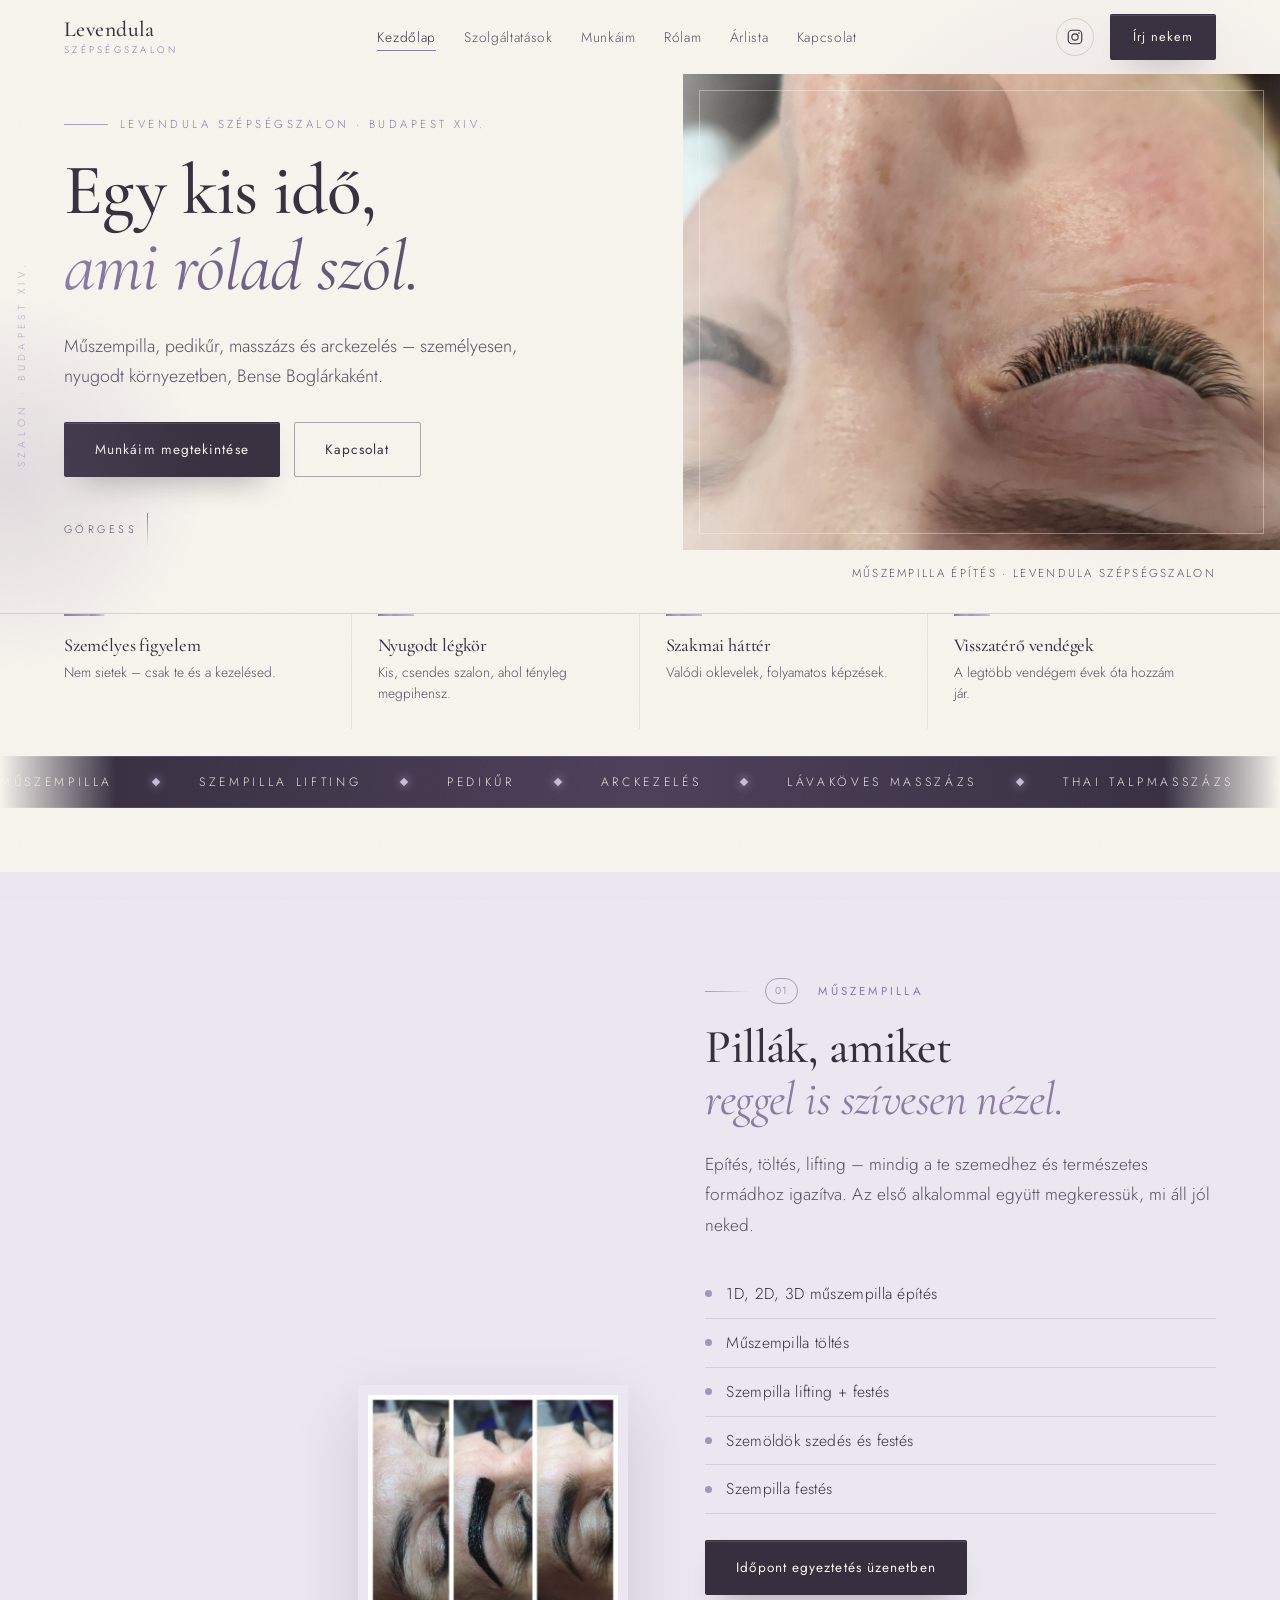
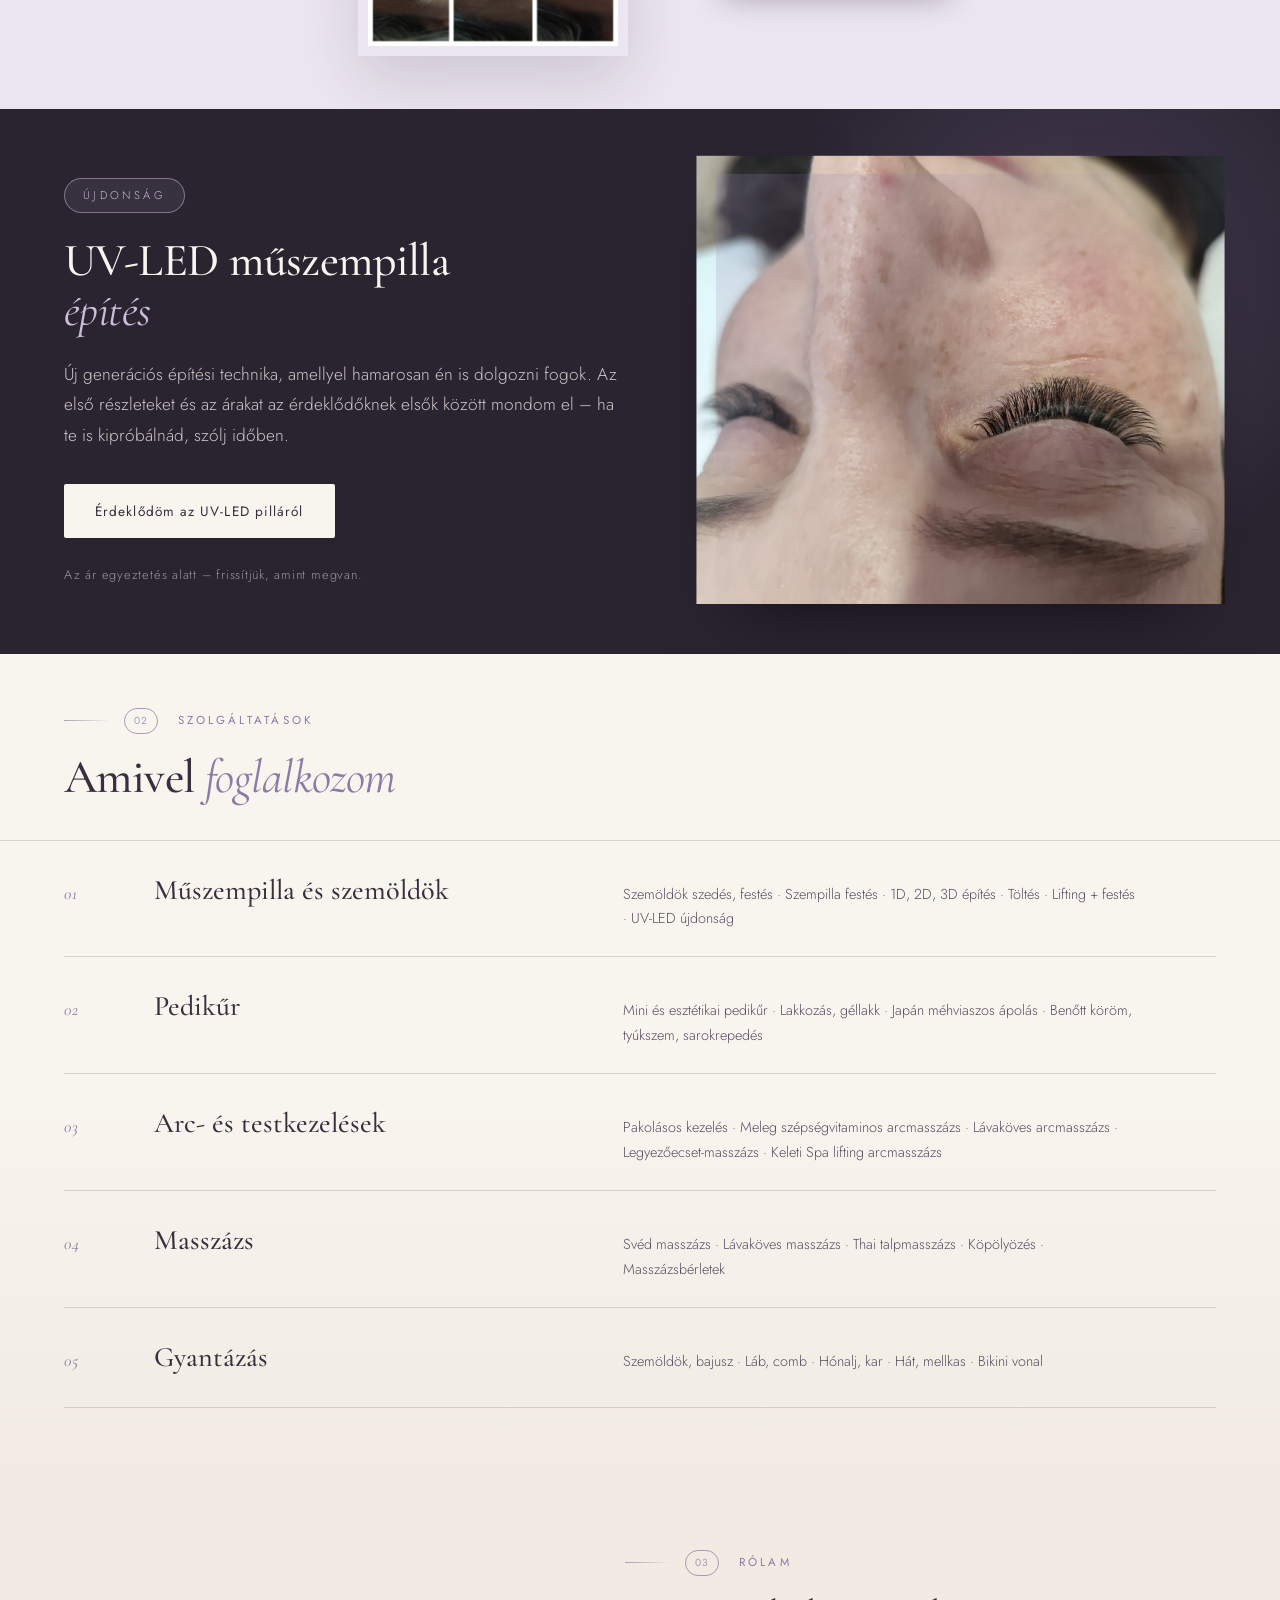
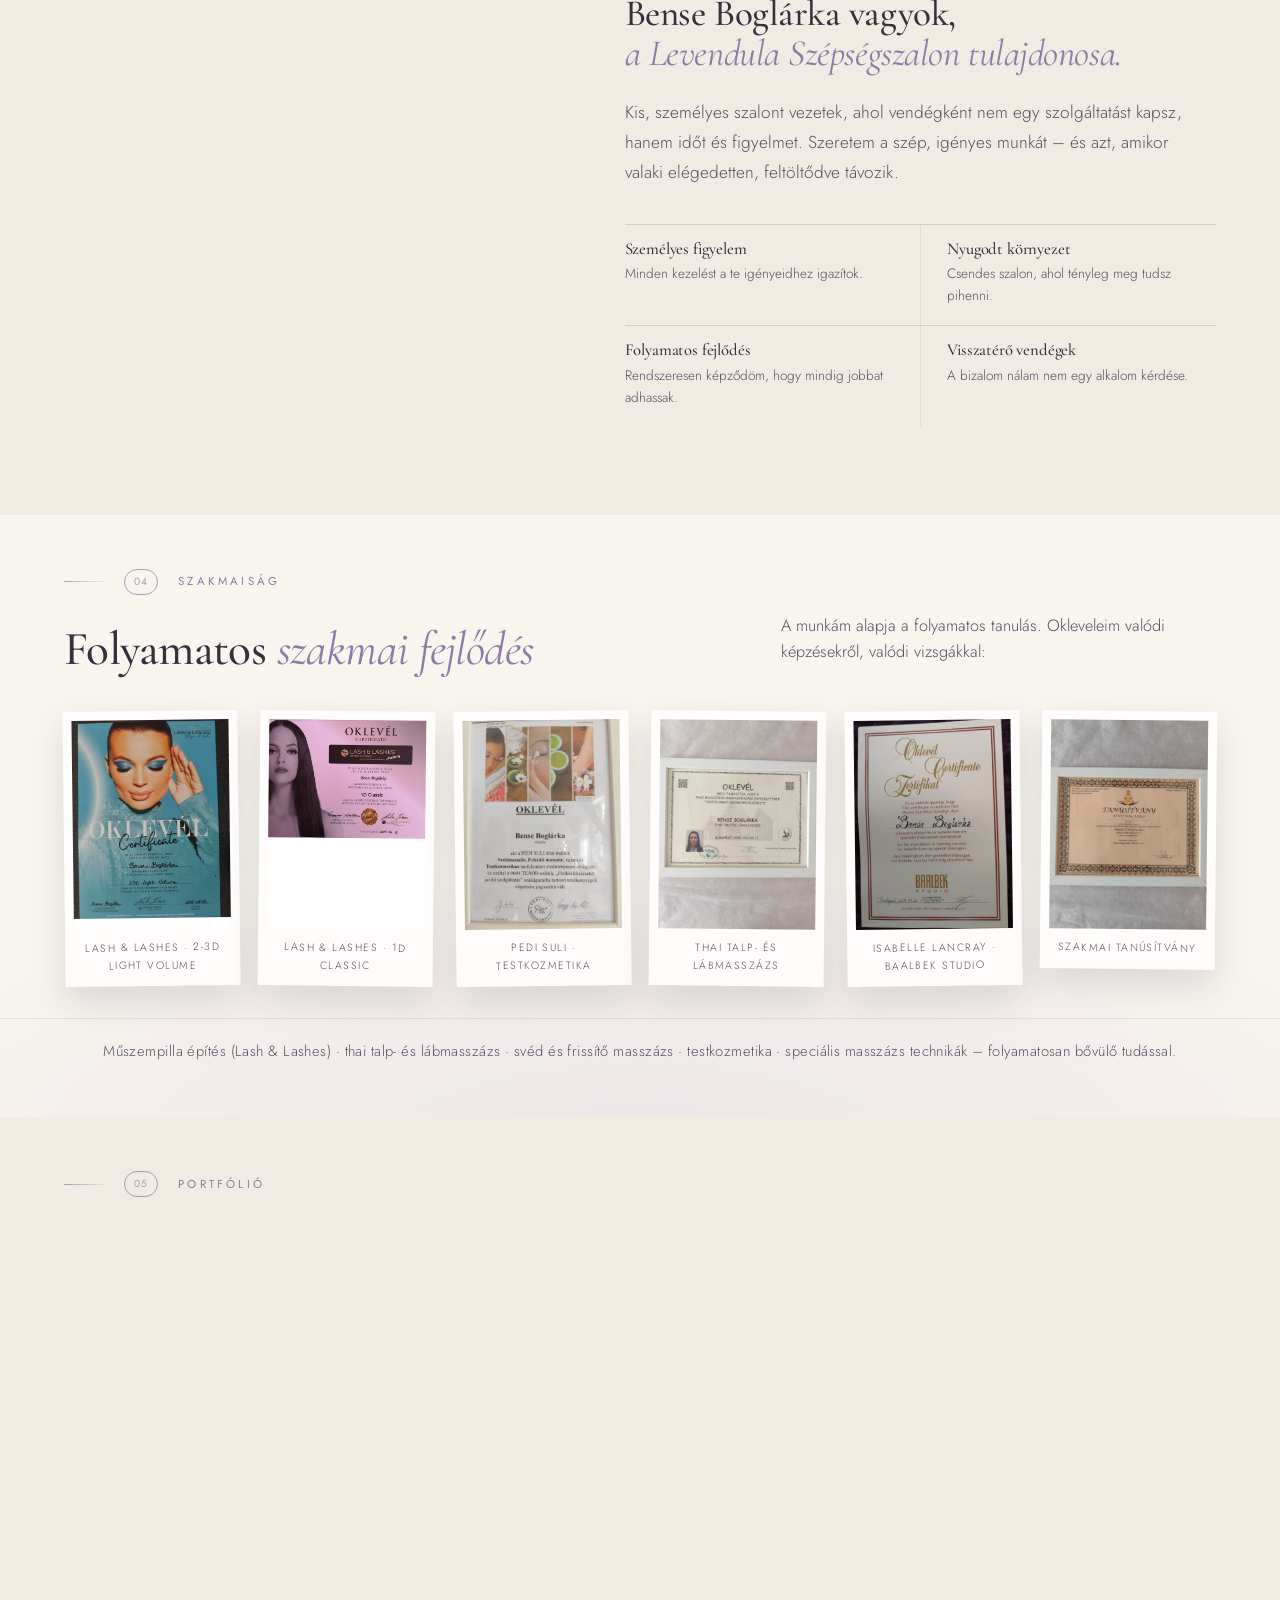
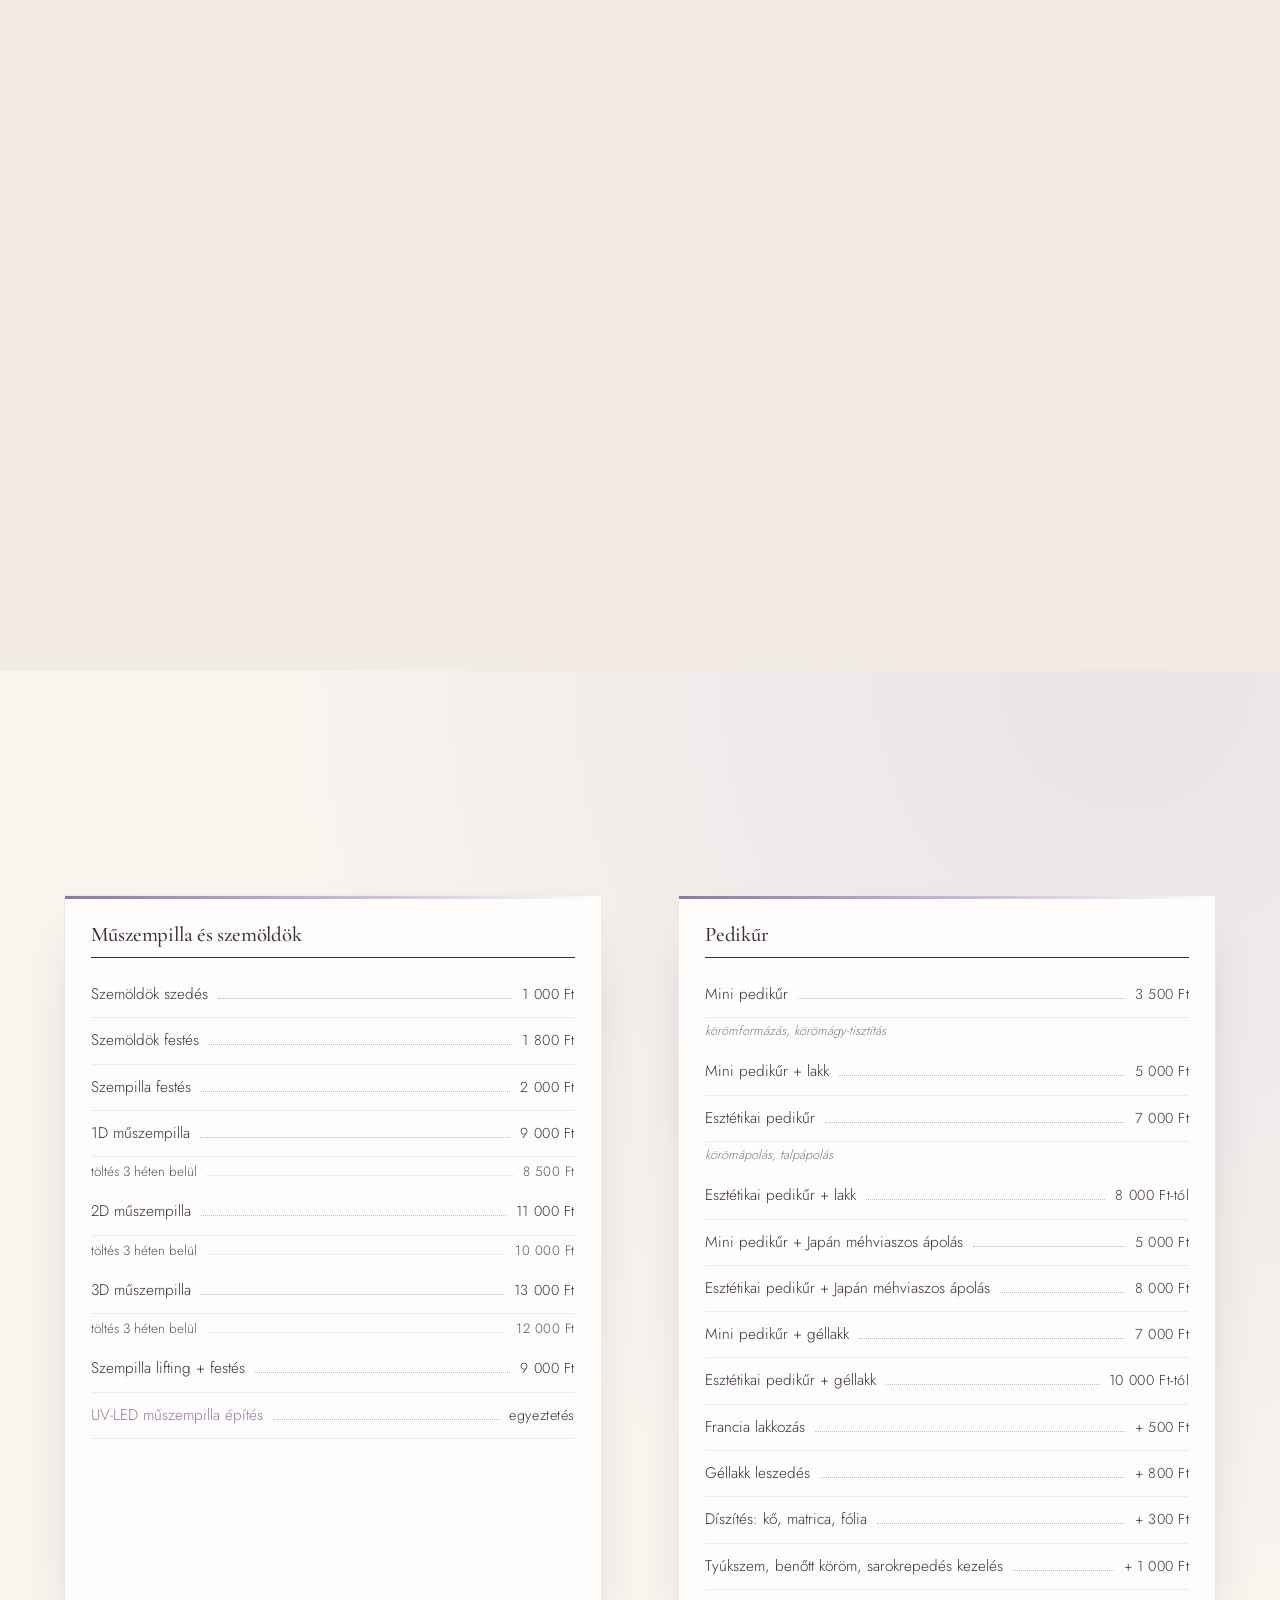
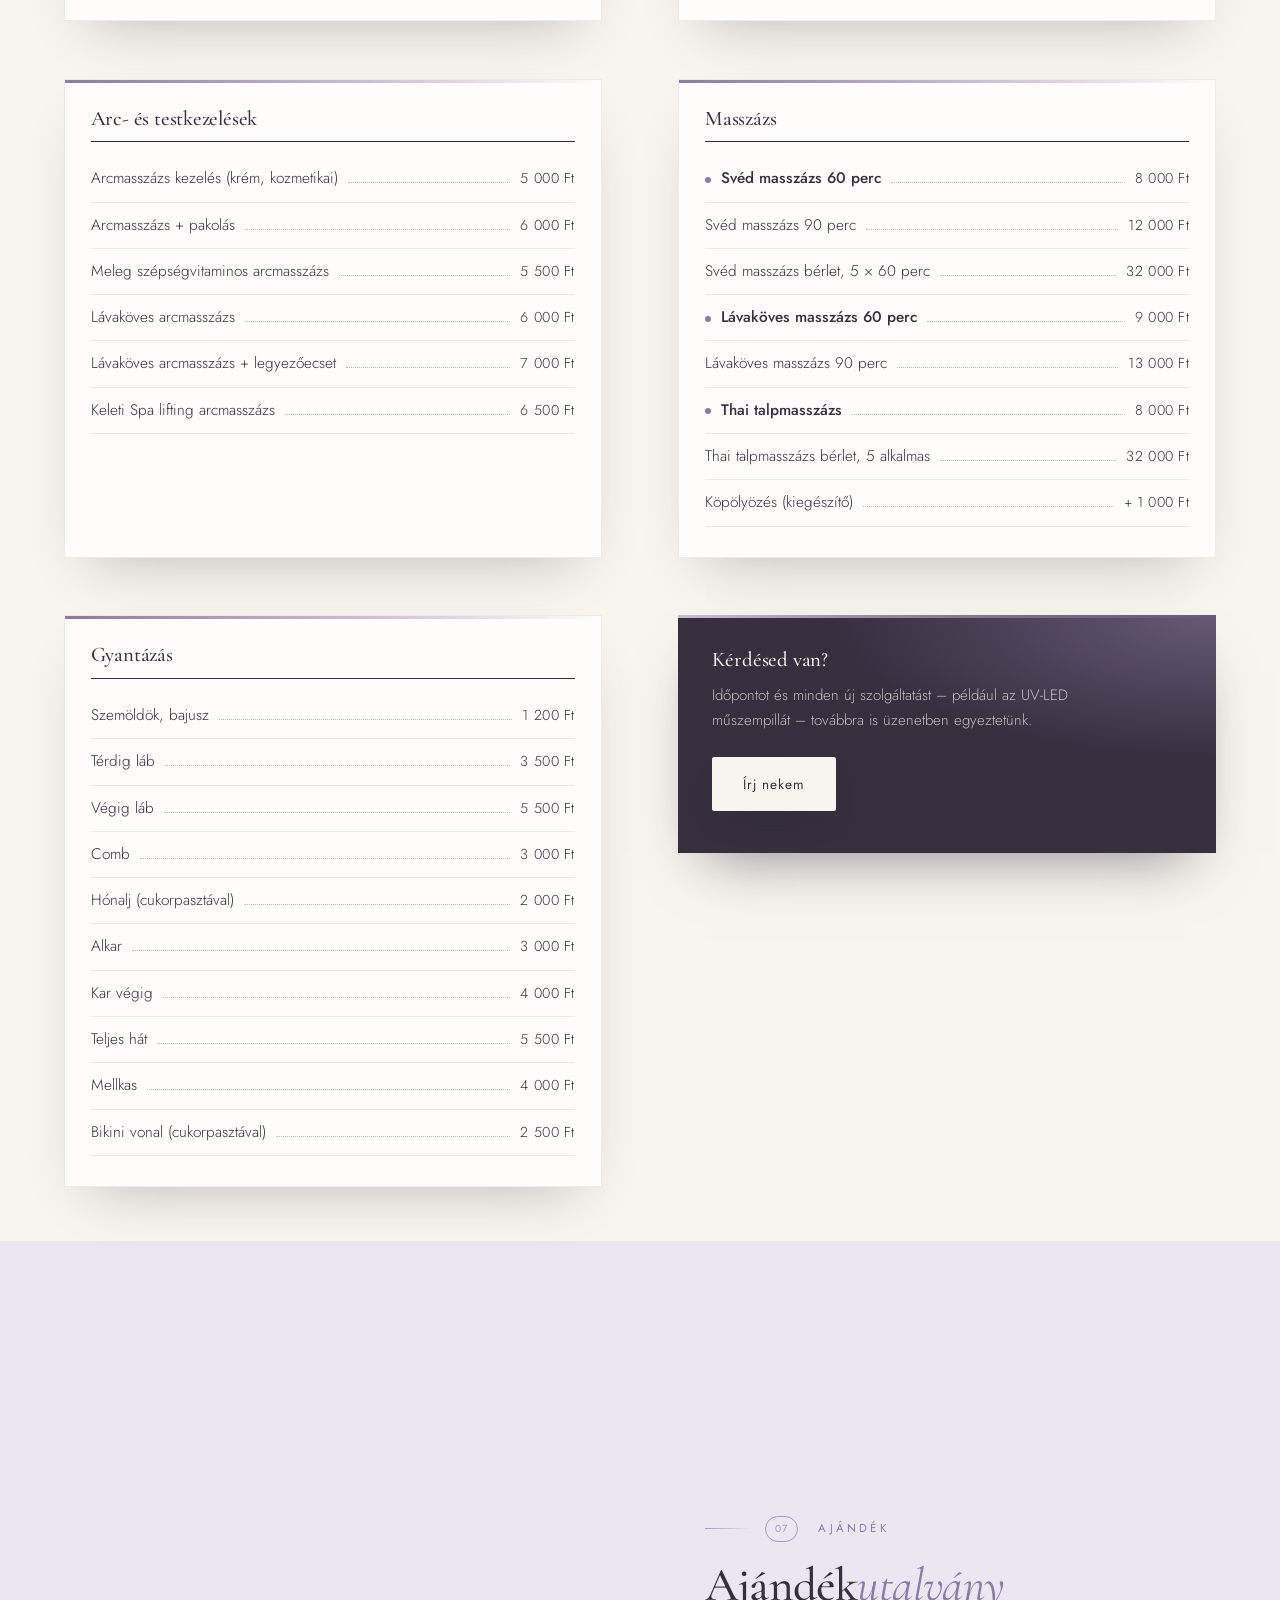
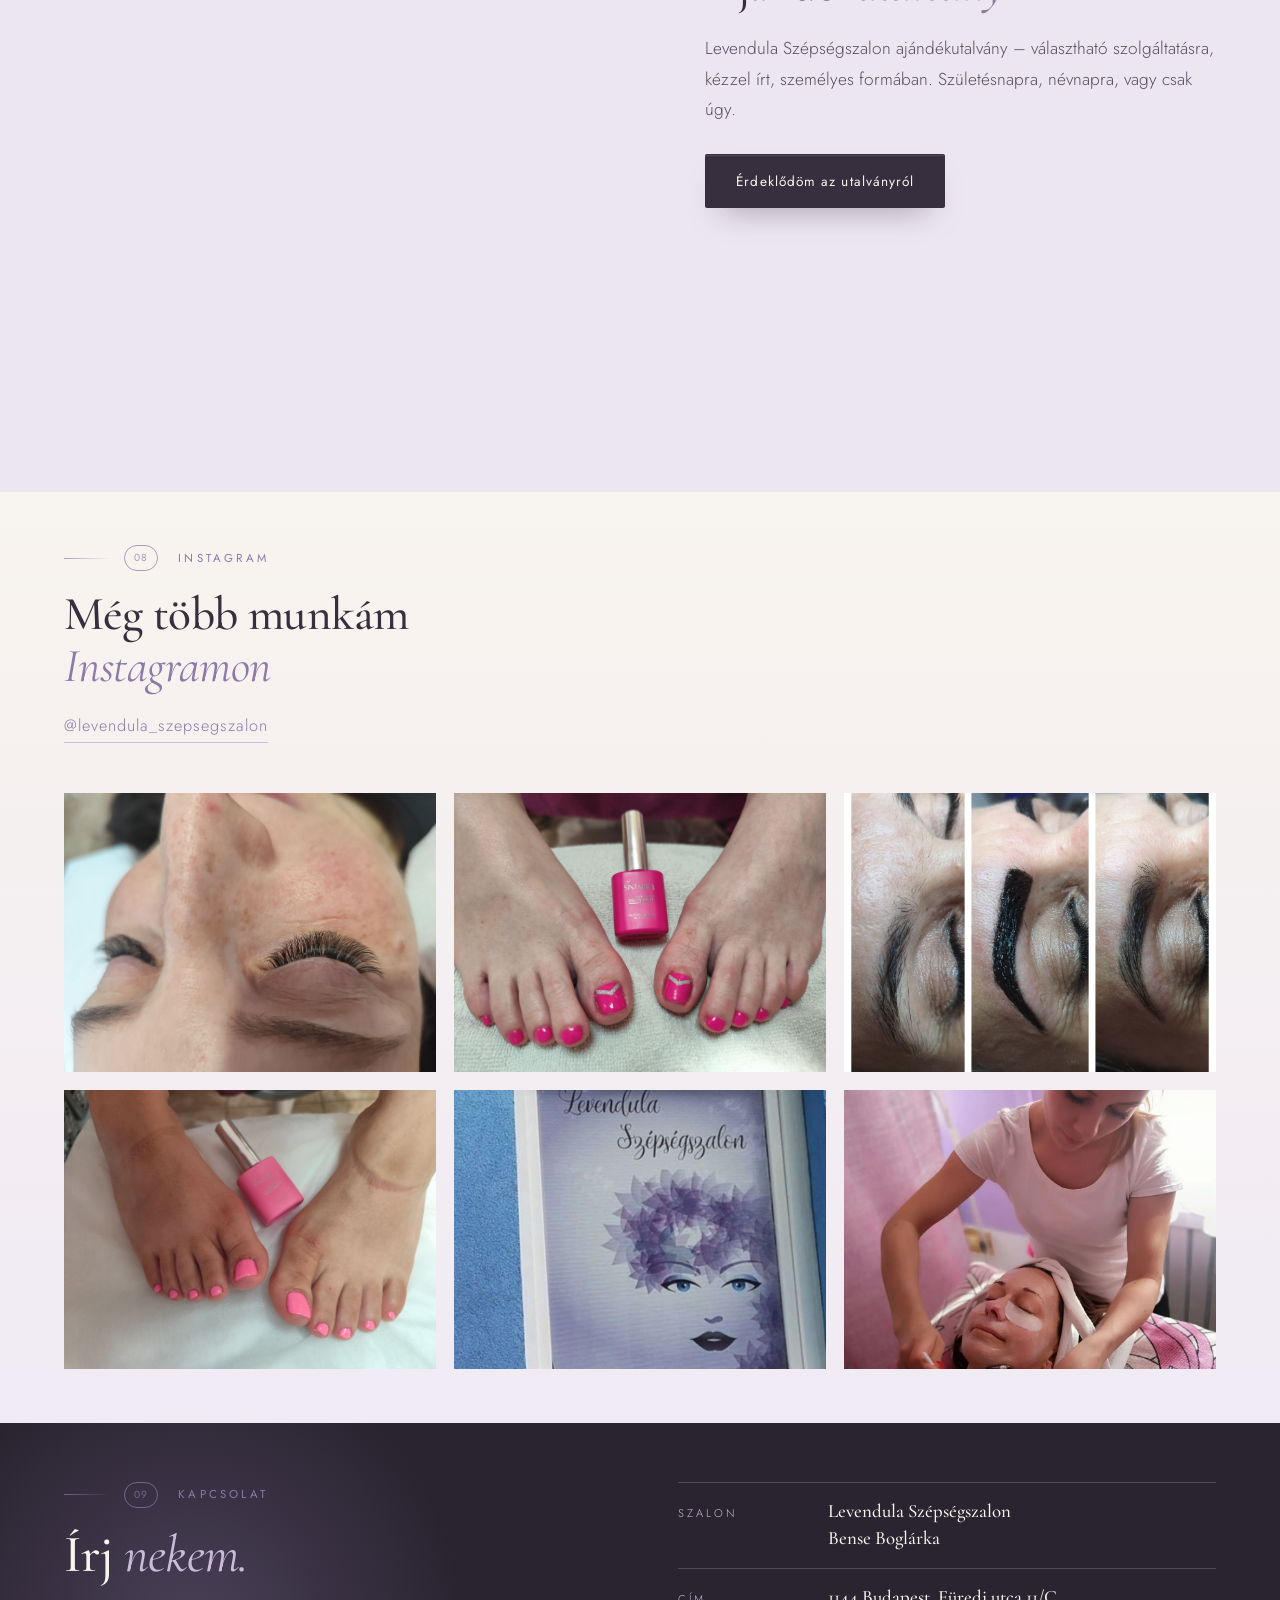
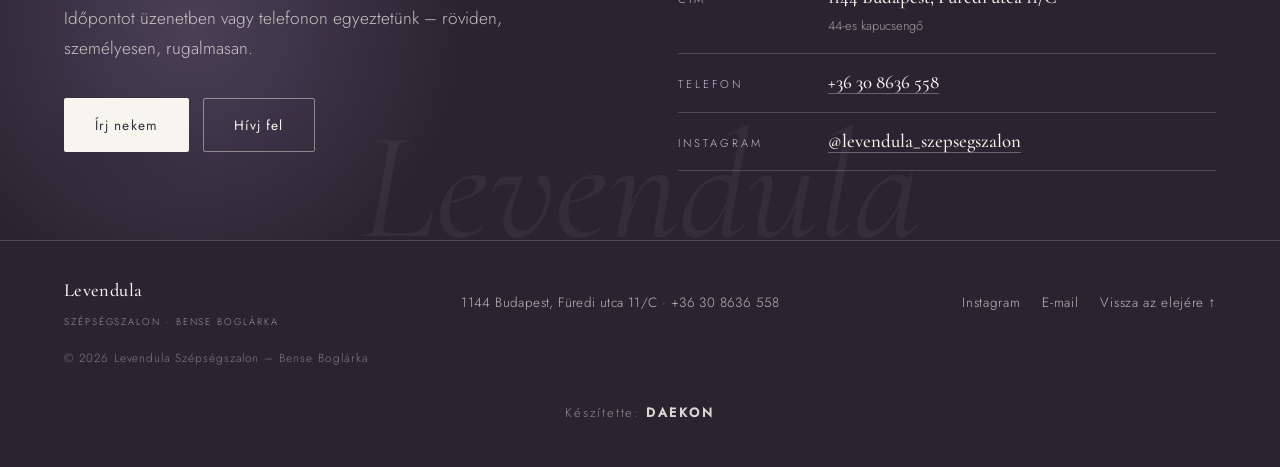
==== commit ca43a107: "Mobil UX: árlista fülek kategóriánként + fix gyors-CTA sáv (hívás/időpont)" ====
--- a/index.html
+++ b/index.html
@@ -319,6 +319,15 @@
     <p class="section-lead reveal d2">Itt találod a teljes, aktuális árlistámat – 2026. október 1-jétől érvényes árakkal. Az új szolgáltatások árát – így az UV-LED műszempilláét is – az indulás előtt egyeztetjük.</p>
   </div>
 
+  <div class="price-tabs" role="tablist" aria-label="Árlista kategóriák">
+    <button class="ptab is-active" type="button" role="tab" aria-selected="true" data-tab="1">Műszempilla</button>
+    <button class="ptab" type="button" role="tab" aria-selected="false" data-tab="2">Pedikűr</button>
+    <button class="ptab" type="button" role="tab" aria-selected="false" data-tab="3">Arc &amp; test</button>
+    <button class="ptab" type="button" role="tab" aria-selected="false" data-tab="4">Masszázs</button>
+    <button class="ptab" type="button" role="tab" aria-selected="false" data-tab="5">Gyantázás</button>
+    <button class="ptab" type="button" role="tab" aria-selected="false" data-tab="6">Időpont</button>
+  </div>
+
   <div class="price-grid">
     <div class="price-block" data-block="1">
       <h3>Műszempilla és szemöldök</h3>
@@ -498,6 +507,11 @@
   <p class="site-credit"><span>Készítette:</span> <a href="https://daekon.hu" target="_blank" rel="noopener noreferrer">DAEKON</a></p>
 </footer>
 
+<div class="cta-bar">
+  <a class="btn btn-solid cta-bar-btn" href="tel:+36308636558">Hívás</a>
+  <a class="btn cta-bar-btn" href="mailto:bogibense@gmail.com?subject=Id%C5%91pont%20egyeztet%C3%A9s">Időpontot kérek</a>
+</div>
+
 <script src="script.js"></script>
 </body>
 </html>
--- a/styles.css
+++ b/styles.css
@@ -993,6 +993,50 @@
   .contact-cta .btn,.hero-cta .btn{flex:1 1 auto; text-align:center}
 }
 
+/* mobil árlista fülek (JS engedélyezi a tab-módot) */
+.price-tabs{display:none}
+
+/* fix mobil gyors-CTA sáv */
+.cta-bar{
+  position:fixed; left:0; right:0; bottom:0; z-index:52;
+  display:none; gap:10px; align-items:stretch;
+  padding:10px 14px calc(10px + env(safe-area-inset-bottom, 0px));
+  background:rgba(42,36,49,.96);
+  -webkit-backdrop-filter:blur(8px); backdrop-filter:blur(8px);
+  border-top:1px solid rgba(201,188,216,.28);
+  transform:translateY(110%);
+  transition:transform .45s var(--ease);
+}
+.cta-bar.show{transform:translateY(0)}
+body.menu-open .cta-bar{transform:translateY(110%)}
+.cta-bar-btn{flex:1; margin:0; text-align:center; padding:12px 16px}
+.cta-bar .btn-solid{background-color:var(--lav)}
+
+@media (max-width:900px){
+  .price-tabs{
+    display:flex; gap:8px; overflow-x:auto;
+    margin-bottom:14px; padding-bottom:2px;
+    -webkit-overflow-scrolling:touch; scrollbar-width:none;
+  }
+  .price-tabs::-webkit-scrollbar{display:none}
+  .ptab{
+    flex:none; cursor:pointer;
+    font-family:var(--sans); font-size:.8rem; letter-spacing:.04em;
+    color:var(--plum-soft); background:var(--paper);
+    border:1px solid var(--line); border-radius:100px;
+    padding:9px 16px;
+    transition:background .3s var(--ease), color .3s var(--ease), border-color .3s var(--ease);
+  }
+  .ptab.is-active{background:var(--plum); color:var(--ivory); border-color:var(--plum)}
+  .price-grid.tab-mode{display:block}
+  .price-grid.tab-mode .price-block,
+  .price-grid.tab-mode .price-cta{display:none; margin-top:0}
+  .price-grid.tab-mode .price-block.is-active,
+  .price-grid.tab-mode .price-cta.is-active{display:block}
+  .cta-bar{display:flex}
+  body{padding-bottom:58px}
+}
+
 /* ---------- static capture mode (screenshots) ---------- */
 .static .reveal{opacity:1 !important; transform:none !important; transition:none !important; clip-path:none !important}
 .static .hero-seq{opacity:1 !important; transform:none !important; clip-path:none !important}
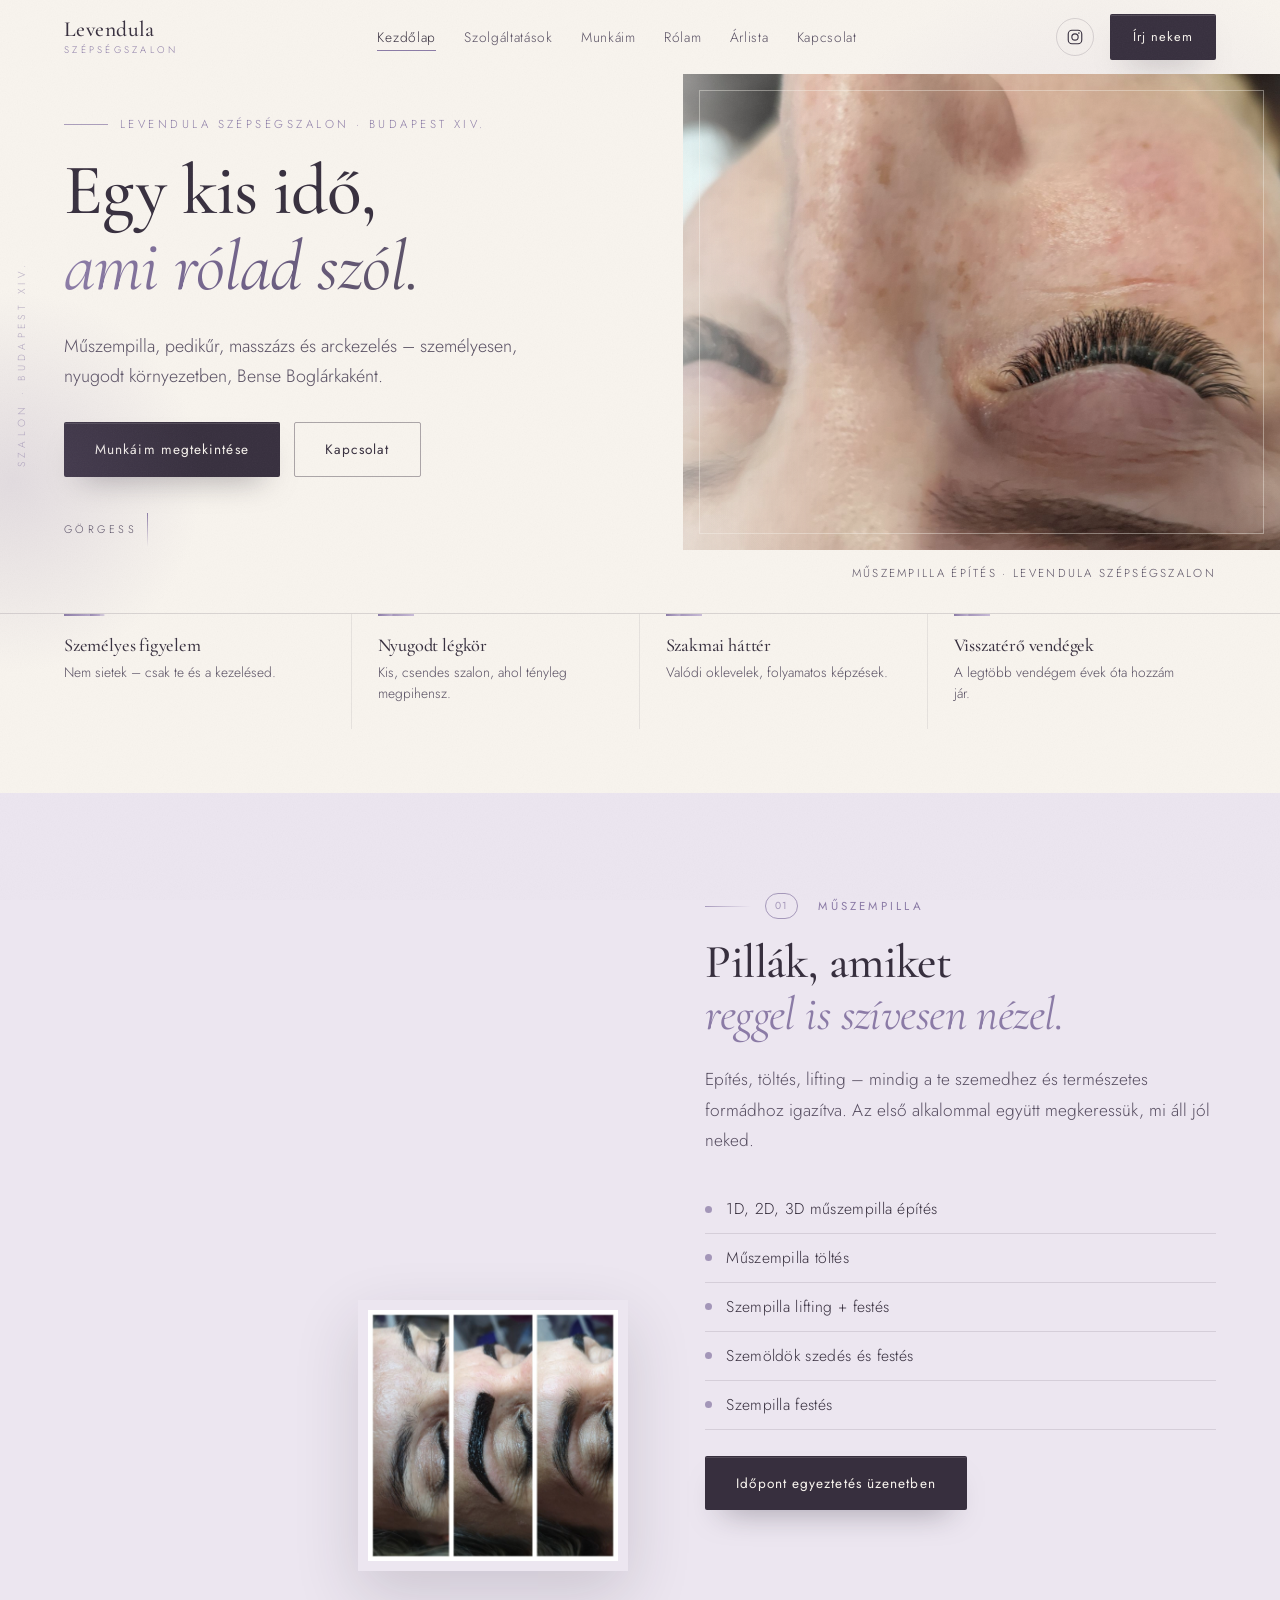
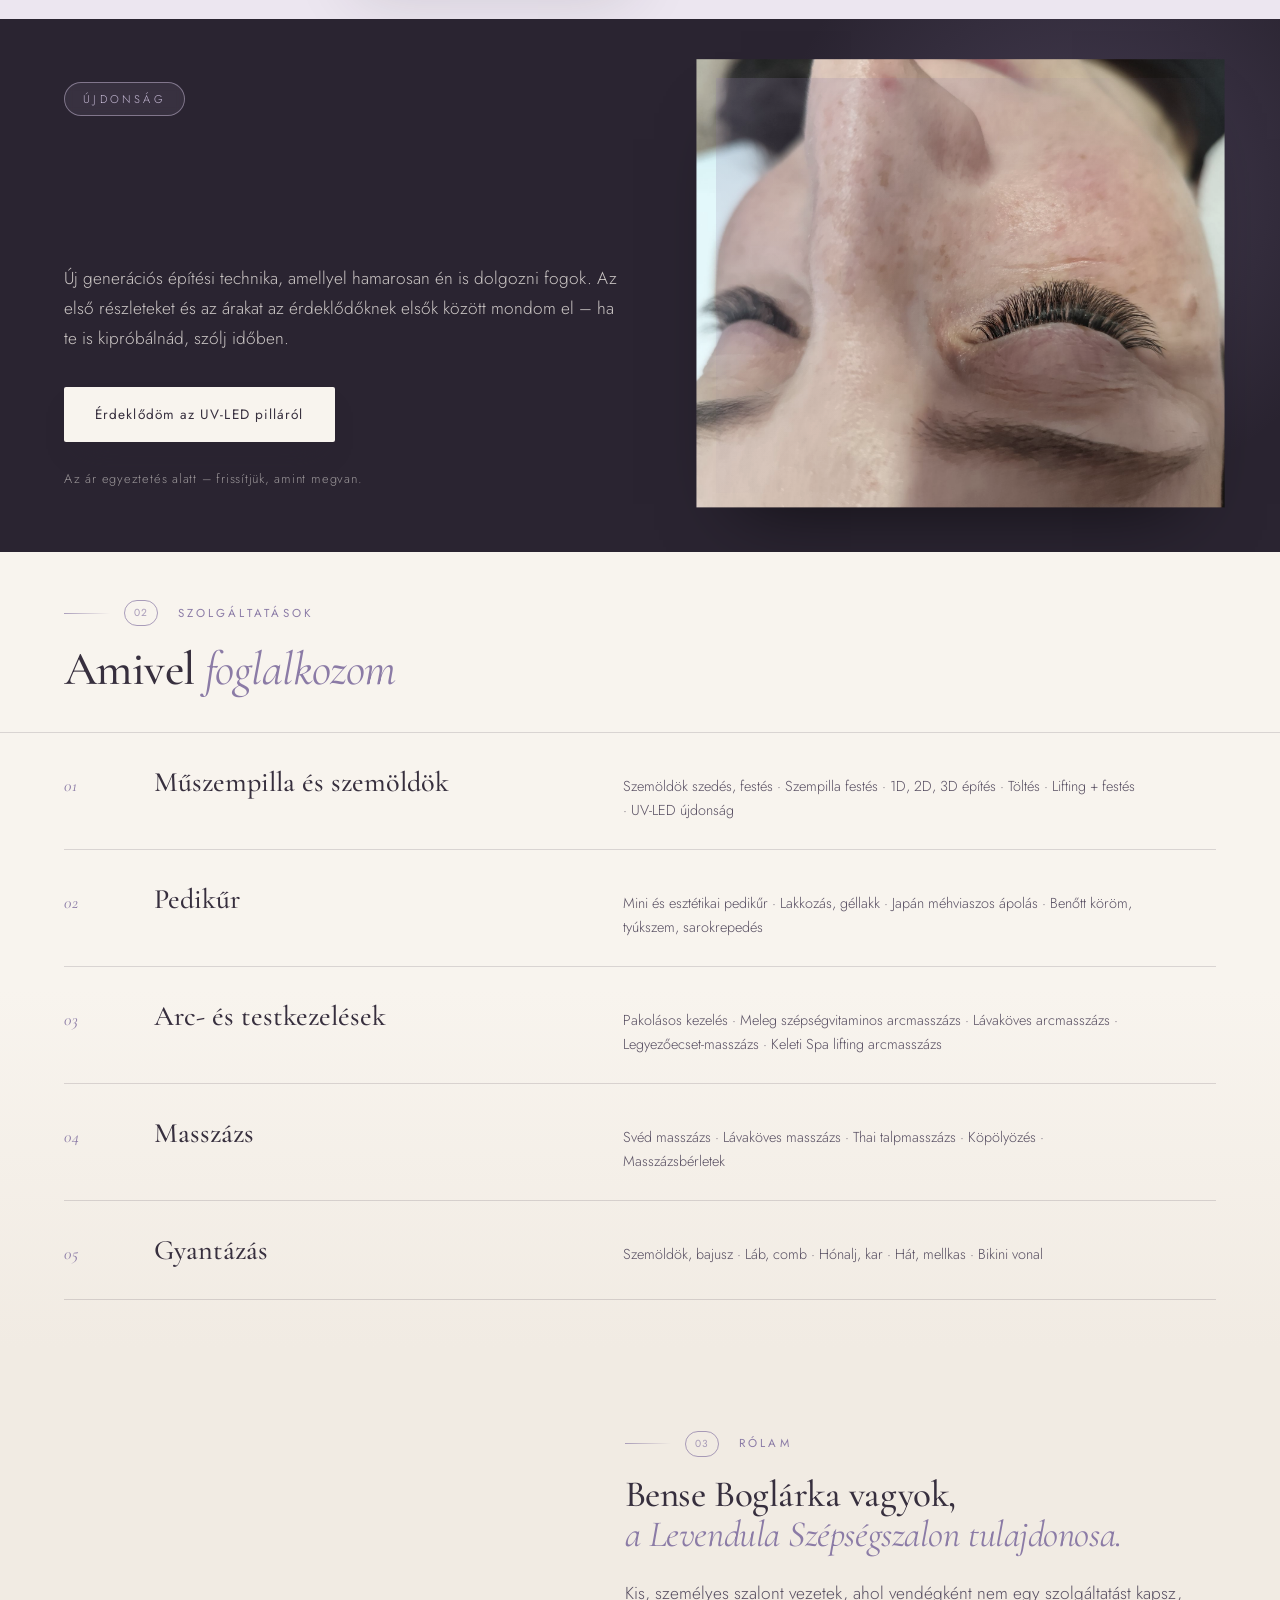
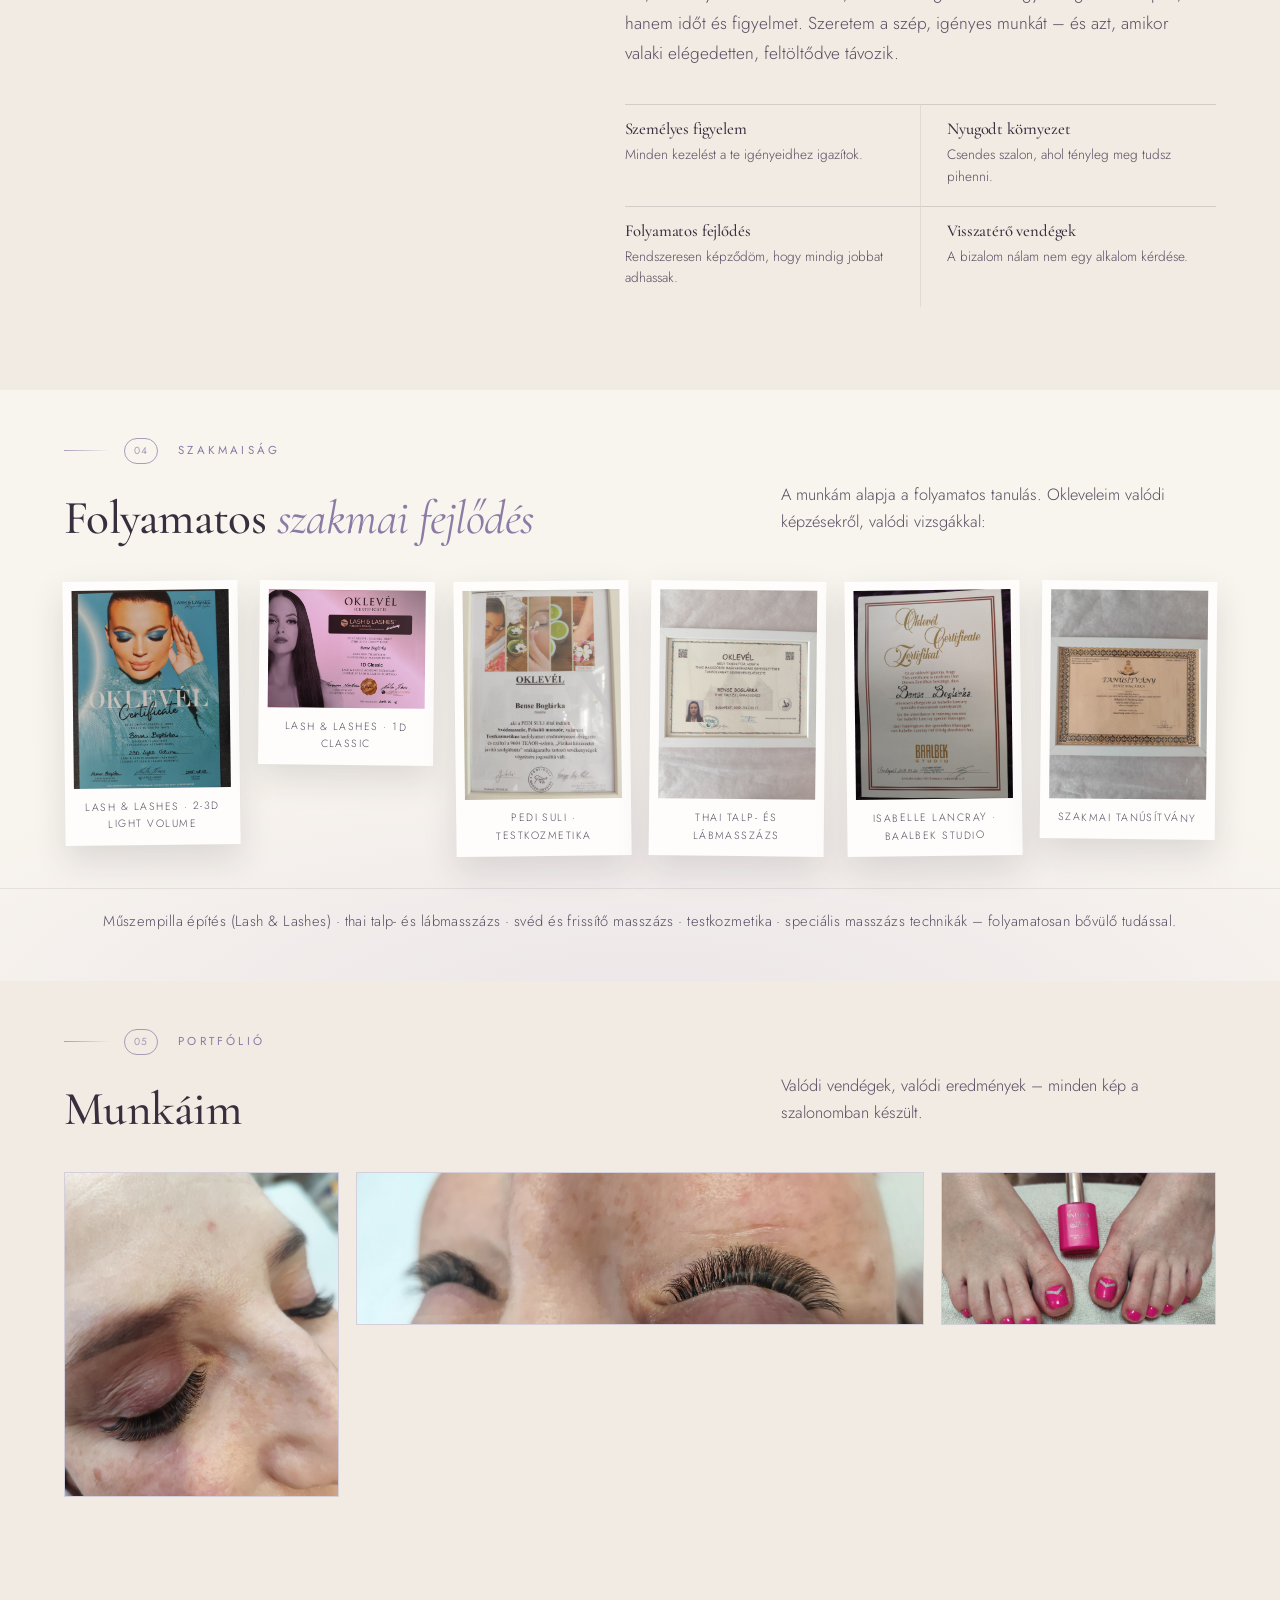
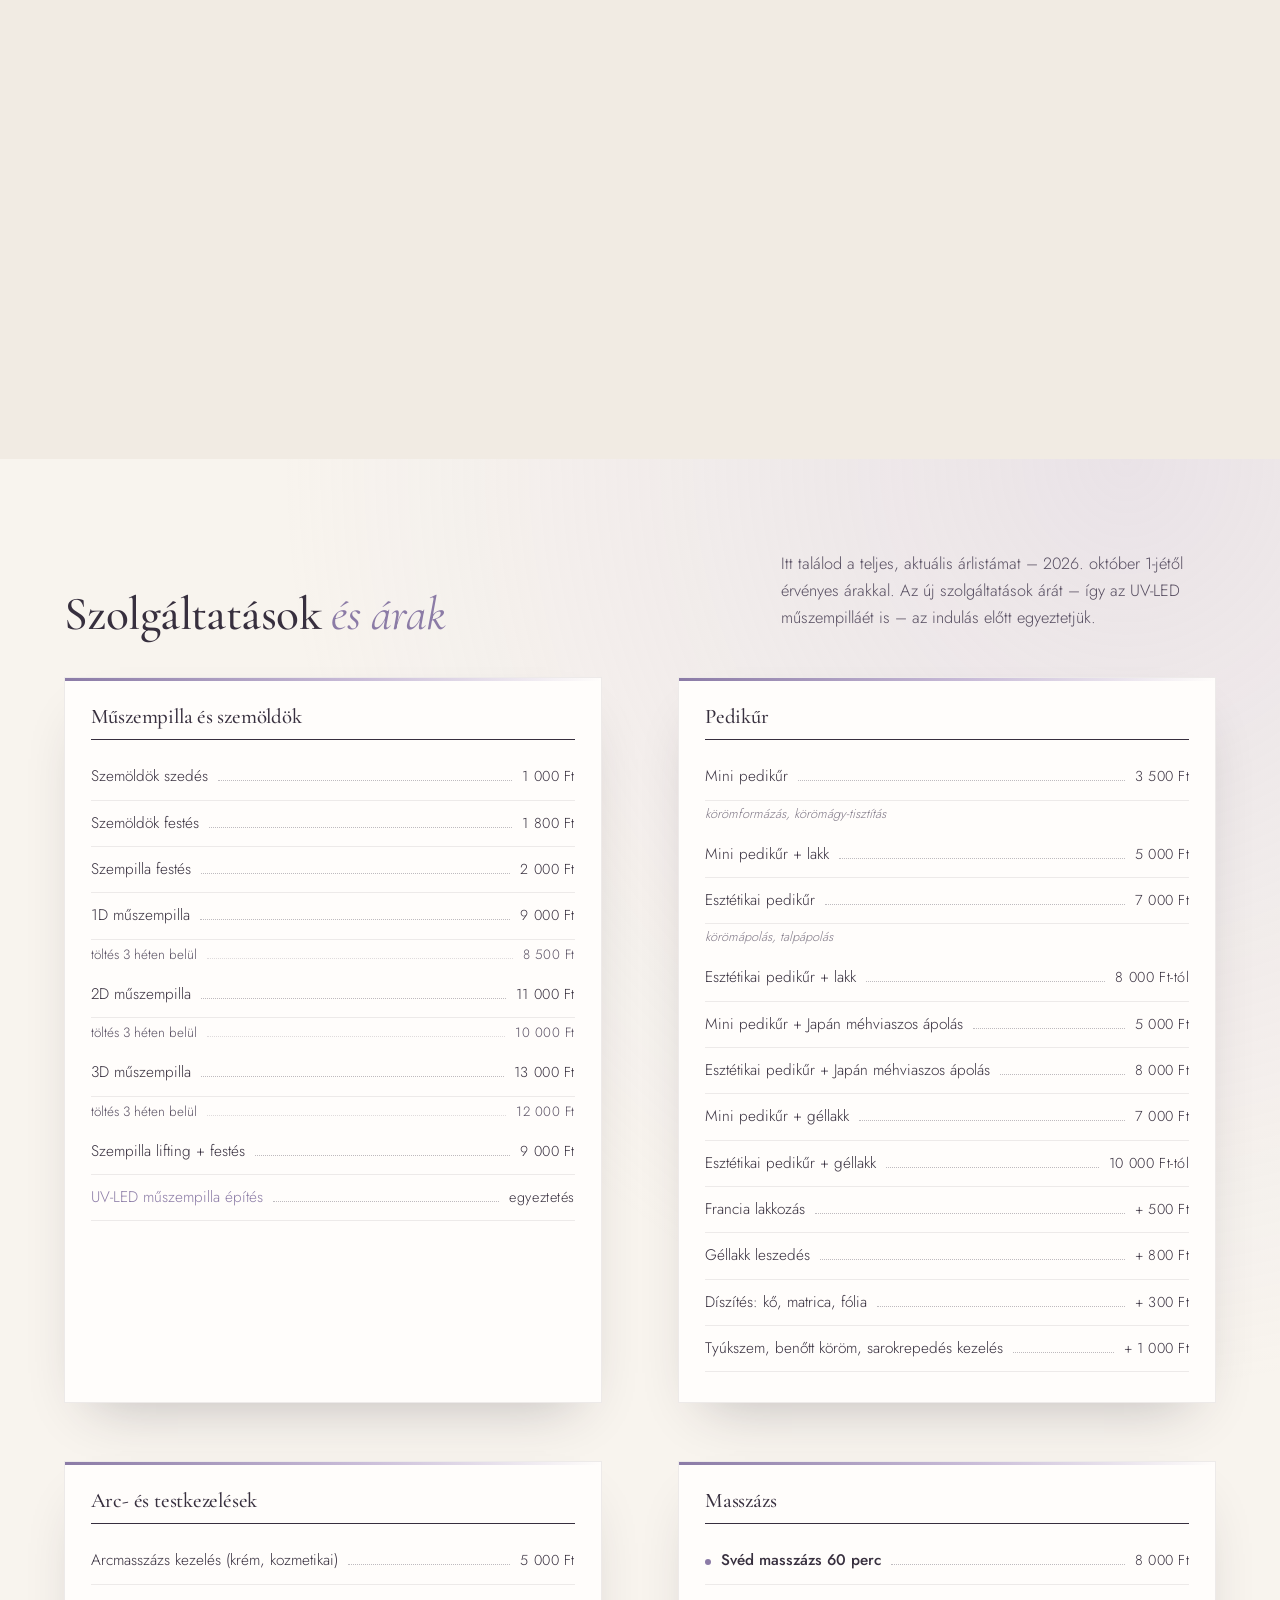
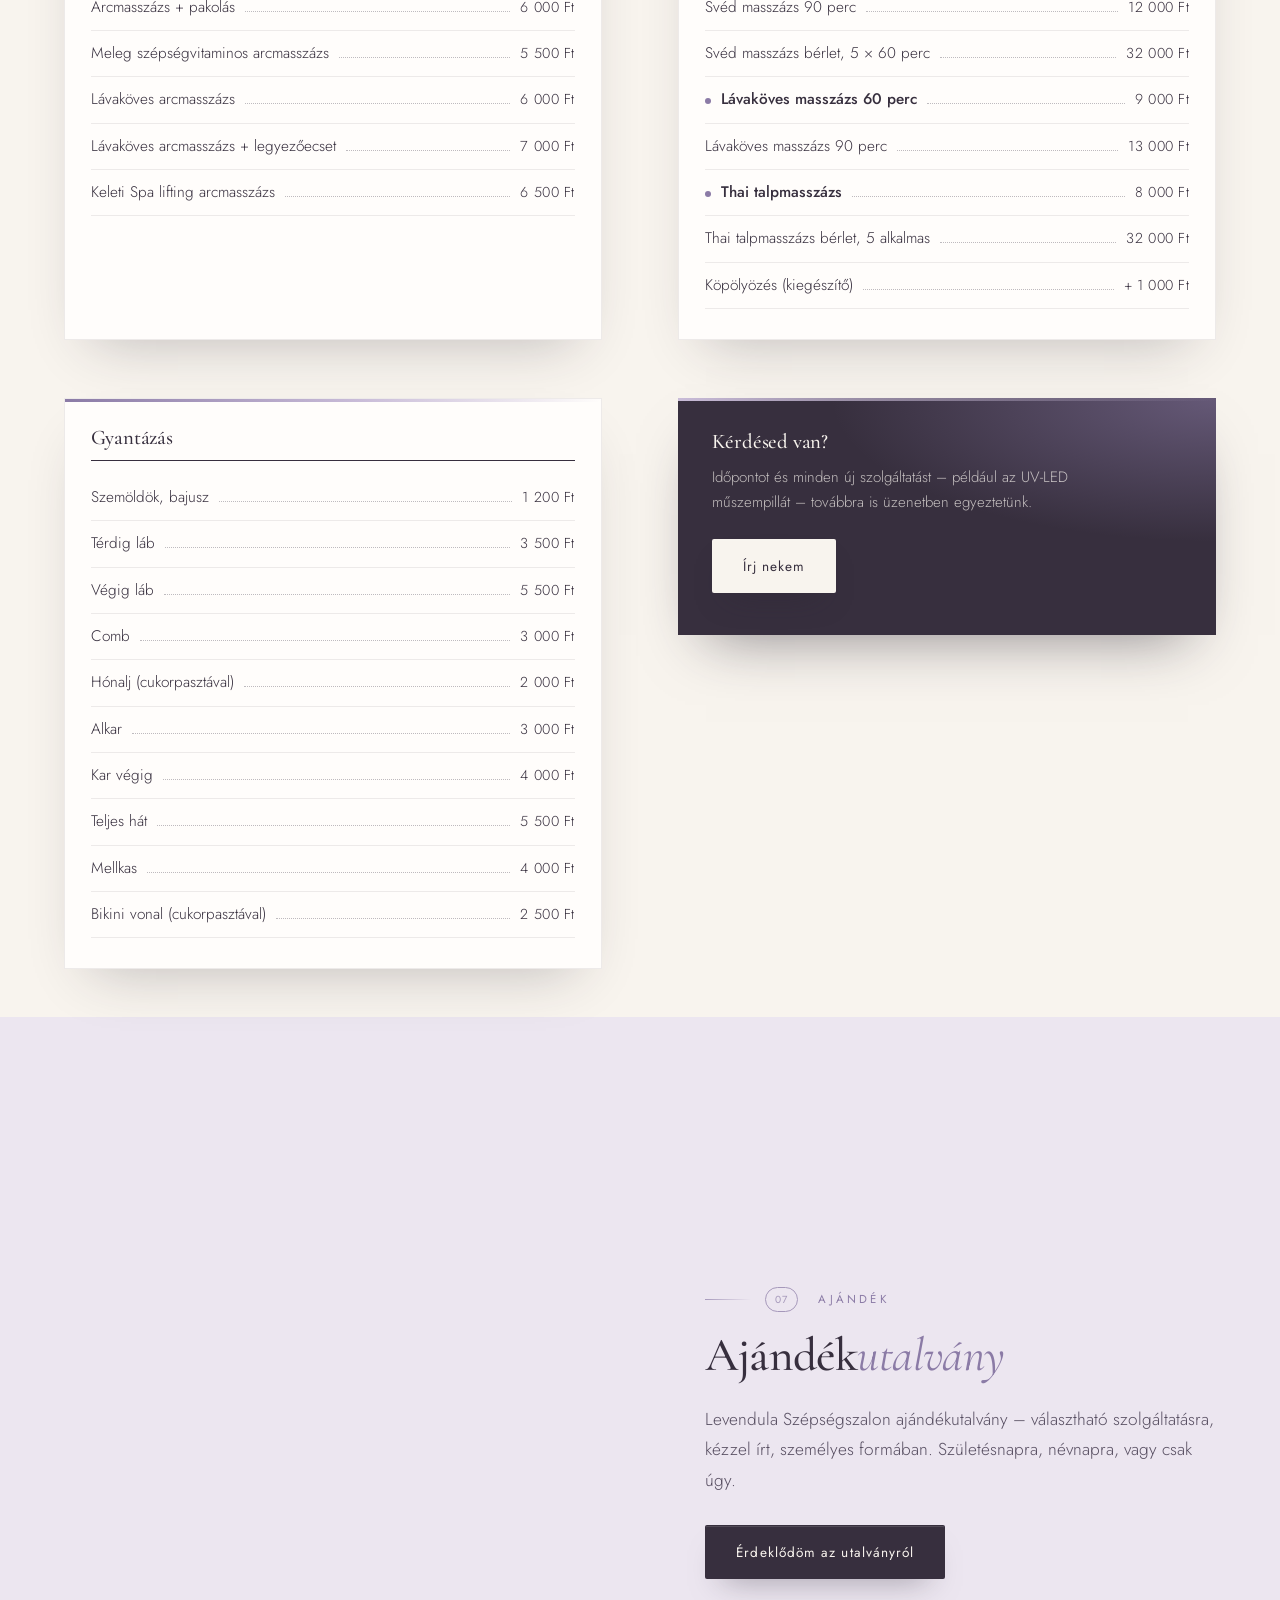
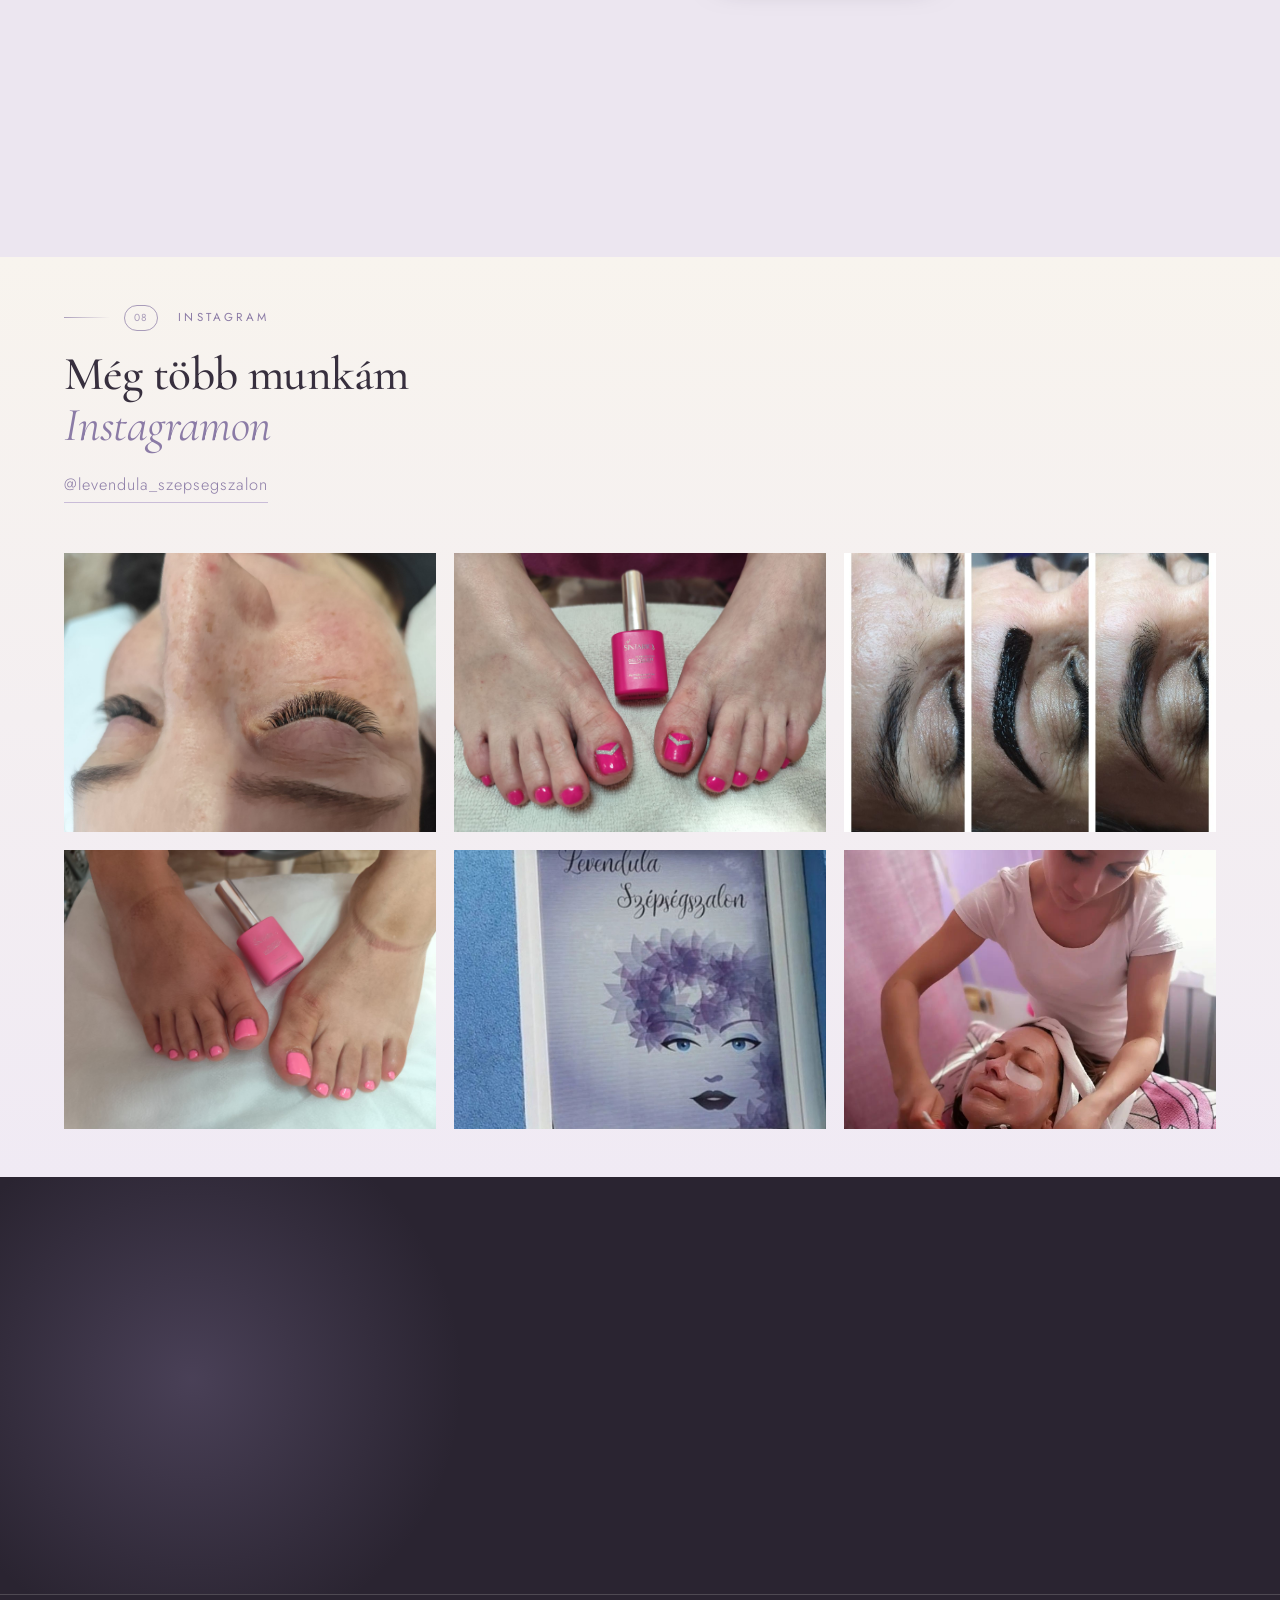
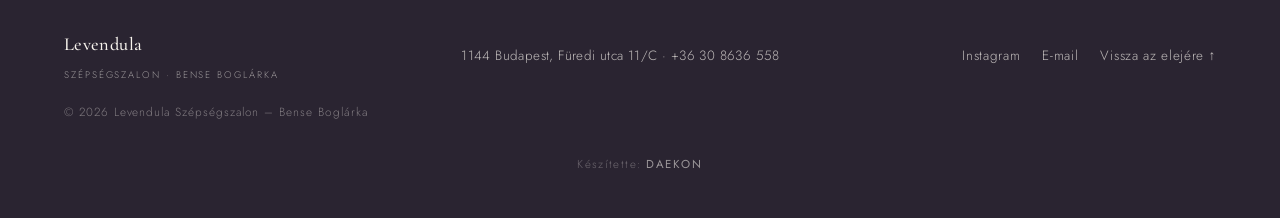
==== commit 8e092b39: "Futó szolgáltatás-sáv (marquee) eltávolítása" ====
--- a/index.html
+++ b/index.html
@@ -126,32 +126,6 @@
     </div>
 </section>
 
-<!-- ============ SERVICES MARQUEE ============ -->
-<div class="marquee" aria-hidden="true">
-  <div class="marquee-track">
-    <div class="mq-group">
-      <span>Műszempilla</span><i></i>
-      <span>Szempilla lifting</span><i></i>
-      <span>Pedikűr</span><i></i>
-      <span>Arckezelés</span><i></i>
-      <span>Lávaköves masszázs</span><i></i>
-      <span>Thai talpmasszázs</span><i></i>
-      <span>Gyantázás</span><i></i>
-      <span>Ajándékutalvány</span><i></i>
-    </div>
-    <div class="mq-group">
-      <span>Műszempilla</span><i></i>
-      <span>Szempilla lifting</span><i></i>
-      <span>Pedikűr</span><i></i>
-      <span>Arckezelés</span><i></i>
-      <span>Lávaköves masszázs</span><i></i>
-      <span>Thai talpmasszázs</span><i></i>
-      <span>Gyantázás</span><i></i>
-      <span>Ajándékutalvány</span><i></i>
-    </div>
-  </div>
-</div>
-
 <!-- ============ FEATURED EYELASH ============ -->
 <section class="lashes" id="mupilla">
   <div class="lashes-grid">
--- a/styles.css
+++ b/styles.css
@@ -390,30 +390,10 @@
 .trust-item::after{content:""; position:absolute; top:0; left:clamp(14px,2vw,28px); width:36px; height:2px; background:linear-gradient(90deg,var(--lav-deep),var(--lav)); transform:scaleX(.4); transform-origin:left; transition:transform .5s var(--ease), opacity .3s; opacity:.7}
 .trust-item:hover::after{transform:scaleX(1); opacity:1}
 
-/* services marquee band (dual track, opposite directions) */
-.marquee{
-  overflow:hidden;
-  color:rgba(248,244,238,.92);
-  background:linear-gradient(90deg, #332B3C 0%, #4B3F58 50%, #332B3C 100%);
-  border-block:1px solid rgba(201,188,216,.18);
-  padding:15px 0; margin-top:clamp(20px,3vh,36px);
-  -webkit-mask-image:linear-gradient(90deg, transparent, #000 9%, #000 91%, transparent);
-  mask-image:linear-gradient(90deg, transparent, #000 9%, #000 91%, transparent);
-}
-.marquee-track{display:flex; width:max-content; animation:mq 46s linear infinite}
-.marquee-track:hover{animation-play-state:paused}
-.mq-group{display:flex; align-items:center; gap:40px; padding-right:40px}
-.marquee span{
-  font-size:.76rem; font-weight:300; letter-spacing:.3em;
-  text-transform:uppercase; white-space:nowrap;
-}
-.marquee i{width:6px; height:6px; background:var(--lav); transform:rotate(45deg); flex:none; box-shadow:0 0 10px rgba(201,188,216,.8)}
-@keyframes mq{to{transform:translateX(-50%)}}
-
 /* ============================================================
    FEATURED EYELASH
    ============================================================ */
-.lashes{background:var(--lav-soft); padding:clamp(34px,4.2vw,56px) 0; margin-top:clamp(36px,5vw,64px)}
+.lashes{background:var(--lav-soft); padding:clamp(30px,3.8vw,48px) 0; margin-top:clamp(36px,5vw,64px)}
 .lashes-grid{
   display:grid; grid-template-columns:1.05fr .95fr;
   gap:clamp(36px,6vw,80px); align-items:center;
@@ -446,7 +426,7 @@
 /* ============================================================
    UV-LED
    ============================================================ */
-.uvled{background:var(--char); color:var(--ivory); padding:clamp(34px,4.2vw,56px) 0; position:relative; overflow:hidden}
+.uvled{background:var(--char); color:var(--ivory); padding:clamp(30px,3.8vw,48px) 0; position:relative; overflow:hidden}
 .uvled::before{
   content:""; position:absolute; top:-30%; right:-10%;
   width:52vw; height:52vw; max-width:680px; max-height:680px;
@@ -483,7 +463,7 @@
 /* ============================================================
    SERVICES INDEX
    ============================================================ */
-.services{padding:clamp(34px,4.2vw,56px) 0; position:relative; background:linear-gradient(180deg, var(--ivory) 0%, var(--ivory) 55%, var(--ivory-2) 100%)}
+.services{padding:clamp(30px,3.8vw,48px) 0; position:relative; background:linear-gradient(180deg, var(--ivory) 0%, var(--ivory) 55%, var(--ivory-2) 100%)}
 .service-index{border-top:1px solid var(--line)}
 .service-row{
   display:grid;
@@ -525,7 +505,7 @@
 /* ============================================================
    ABOUT
    ============================================================ */
-.about{background:var(--ivory-2); padding:clamp(34px,4.2vw,56px) 0}
+.about{background:var(--ivory-2); padding:clamp(30px,3.8vw,48px) 0}
 .about-grid{
   display:grid; grid-template-columns:.9fr 1.1fr;
   gap:clamp(36px,6vw,84px); align-items:center;
@@ -546,7 +526,7 @@
 /* ============================================================
    QUALIFICATIONS
    ============================================================ */
-.quals{padding:clamp(34px,4.2vw,56px) 0; background:radial-gradient(95% 65% at 50% 105%, rgba(201,188,216,.26), rgba(201,188,216,0) 70%)}
+.quals{padding:clamp(30px,3.8vw,48px) 0; background:radial-gradient(95% 65% at 50% 105%, rgba(201,188,216,.26), rgba(201,188,216,0) 70%)}
 .cert-strip{
   display:grid; grid-template-columns:repeat(6,1fr);
   gap:clamp(12px,1.6vw,22px); align-items:start;
@@ -560,7 +540,7 @@
 .cert:nth-child(odd){transform:rotate(-.7deg)}
 .cert:nth-child(even){transform:rotate(.6deg)}
 .cert:hover{transform:translateY(-8px) rotate(0); box-shadow:0 24px 50px rgba(42,36,49,.2)}
-.cert img{width:100%; aspect-ratio:3/4; object-fit:contain; object-position:top; background:#fff}
+.cert img{width:100%; height:auto; display:block; background:#fff}
 .cert figcaption{
   font-size:.66rem; letter-spacing:.14em; text-transform:uppercase;
   color:var(--plum-soft); text-align:center; padding:10px 4px 12px;
@@ -575,10 +555,10 @@
 /* ============================================================
    WORK / GALLERY
    ============================================================ */
-.work{background:var(--ivory-2); padding:clamp(34px,4.2vw,56px) 0}
+.work{background:var(--ivory-2); padding:clamp(30px,3.8vw,48px) 0}
 .gallery{
   display:grid; grid-template-columns:repeat(4,1fr);
-  grid-auto-rows:clamp(140px,13vw,176px);
+  grid-auto-rows:clamp(130px,12vw,160px);
   gap:clamp(10px,1.4vw,18px);
 }
 .gallery figure{position:relative; overflow:hidden; background:var(--lav-soft); border:1px solid rgba(55,47,62,.12)}
@@ -602,7 +582,7 @@
 /* ============================================================
    PRICE LIST
    ============================================================ */
-.prices{padding:clamp(34px,4.2vw,56px) 0; background:radial-gradient(110% 72% at 88% 0%, rgba(201,188,216,.3), rgba(201,188,216,0) 60%), var(--ivory)}
+.prices{padding:clamp(30px,3.8vw,48px) 0; background:radial-gradient(110% 72% at 88% 0%, rgba(201,188,216,.3), rgba(201,188,216,0) 60%), var(--ivory)}
 .price-grid{
   display:grid; grid-template-columns:1fr 1fr;
   gap:clamp(34px,4.5vw,64px) clamp(40px,6vw,96px);
@@ -680,7 +660,7 @@
 /* ============================================================
    GIFT CARD
    ============================================================ */
-.gift{background:var(--lav-soft); padding:clamp(34px,4.2vw,56px) 0}
+.gift{background:var(--lav-soft); padding:clamp(30px,3.8vw,48px) 0}
 .gift-grid{
   display:grid; grid-template-columns:1.05fr .95fr;
   gap:clamp(36px,6vw,84px); align-items:center;
@@ -700,7 +680,7 @@
 /* ============================================================
    INSTAGRAM
    ============================================================ */
-.instagram{padding:clamp(34px,4.2vw,56px) 0; background:linear-gradient(180deg, var(--ivory) 0%, #F0EAF4 100%)}
+.instagram{padding:clamp(30px,3.8vw,48px) 0; background:linear-gradient(180deg, var(--ivory) 0%, #F0EAF4 100%)}
 .ig-head{margin-bottom:clamp(30px,4vw,50px); position:relative}
 .ig-handle{
   display:inline-block; margin-top:20px;
@@ -742,13 +722,6 @@
   background:radial-gradient(circle, rgba(139,123,166,.32) 0%, rgba(139,123,166,0) 65%);
   pointer-events:none;
   animation:blobDrift 19s ease-in-out infinite alternate-reverse;
-}
-.contact::after{
-  content:"Levendula"; position:absolute; left:0; right:0; bottom:-.16em;
-  font-family:var(--serif); font-style:italic; font-weight:400;
-  font-size:clamp(3.5rem,12vw,10.5rem); line-height:1;
-  text-align:center; color:rgba(248,244,238,.05);
-  pointer-events:none;
 }
 .contact-grid{
   display:grid; grid-template-columns:1fr 1fr;
@@ -796,26 +769,17 @@
 /* DAEKON creator credit — discreet premium signature */
 .site-credit{
   text-align:center; white-space:nowrap;
-  font-size:.8rem; letter-spacing:.14em;
-  color:rgba(248,244,238,.5);
+  font-size:.72rem; letter-spacing:.12em;
+  color:rgba(248,244,238,.32);
   padding-bottom:44px;
 }
 .site-credit a{
-  color:rgba(248,244,238,.86); font-weight:600; letter-spacing:.22em;
-  text-decoration:none; cursor:pointer; position:relative;
-  transition:color .25s var(--ease), text-shadow .25s var(--ease);
-}
-.site-credit a::after{
-  content:""; position:absolute; left:0; right:0; bottom:-4px; height:1px;
-  background:linear-gradient(90deg, var(--lav), rgba(201,188,216,.85));
-  transform:scaleX(0); transform-origin:right;
-  transition:transform .28s var(--ease);
+  color:rgba(248,244,238,.55); font-weight:400; letter-spacing:.16em;
+  text-decoration:none; cursor:pointer;
+  transition:color .25s var(--ease);
 }
 .site-credit a:hover,.site-credit a:focus-visible{
-  color:#fff; text-shadow:0 0 14px rgba(201,188,216,.55);
-}
-.site-credit a:hover::after,.site-credit a:focus-visible::after{
-  transform:scaleX(1); transform-origin:left;
+  color:rgba(248,244,238,.75);
 }
 
 /* ============================================================
@@ -845,15 +809,15 @@
   }
   .hero-text{padding-top:clamp(26px,5vh,44px); align-self:auto}
   .hero-media{margin-right:calc(-1 * var(--pad)); margin-left:calc(-1 * var(--pad))}
-  .hero-media picture{flex:none; min-height:0; height:min(49vw,340px)}
+  .hero-media picture{flex:none; min-height:0; height:min(42vw,280px)}
   .hero-media figcaption{padding:12px var(--pad) 0; text-align:left; font-size:.66rem}
   .hero-intro{padding-top:26px; padding-bottom:8px}
   .hero-lead{margin-top:0; max-width:none}
   .hero-cta{margin-top:22px}
   .hero-cta .btn-ghost{display:none}
 
-  .trust-strip{grid-template-columns:1fr 1fr; margin-top:26px}
-  .trust-item{padding:20px 16px 24px; border-bottom:1px solid var(--line-soft)}
+  .trust-strip{grid-template-columns:1fr 1fr; margin-top:18px}
+  .trust-item{padding:14px 14px 16px; border-bottom:1px solid var(--line-soft)}
   .trust-item:first-child{padding-left:16px}
   .trust-item:nth-child(2n){border-right:none}
   .trust-item:nth-child(-n+2){border-top:none}
@@ -862,7 +826,7 @@
   .lashes-grid,.uvled-inner,.about-grid,.gift-grid,.contact-grid{
     grid-template-columns:1fr;
   }
-  .lashes-media{padding-bottom:56px; max-width:560px}
+  .lashes-media{padding-bottom:44px; max-width:560px}
   .lm-sub{width:46%}
   .uvled-media{order:2}
   .about-media{max-width:480px}
@@ -881,7 +845,7 @@
   .service-row:hover .srv-name{transform:none; color:inherit}
   .service-float{display:none}
 
-  .gallery{grid-template-columns:repeat(2,1fr); grid-auto-rows:40vw}
+  .gallery{grid-template-columns:repeat(2,1fr); grid-auto-rows:33vw}
   .gallery .g-tall{grid-row:span 1}
   .gallery .g-wide{grid-column:span 1}
   .gallery figcaption{opacity:1; transform:none; padding:22px 10px 8px; font-size:.62rem; letter-spacing:.1em}
@@ -898,16 +862,16 @@
   .price-grid > .price-block[data-block="5"]{grid-area:b1}
   .price-grid > .price-cta{grid-area:cta}
   .price-block{padding:14px 14px 16px}
-  .price-block h3{font-size:.98rem; margin-bottom:6px; padding-bottom:6px}
-  .price-block ul li{padding:5px 0; font-size:.76rem}
-  .price-block li.sub{padding:1px 0 2px}
-  .price-block li.sub>span, .price-block li.sub .price{font-size:.72rem}
-  .price-block li.note{padding:0 0 4px}
-  .price-block li.note>span{font-size:.68rem}
-  .price-block .price{font-size:.72rem}
+  .price-block h3{font-size:1rem; margin-bottom:7px; padding-bottom:7px}
+  .price-block ul li{padding:6px 0; font-size:.84rem}
+  .price-block li.sub{padding:2px 0 3px}
+  .price-block li.sub>span, .price-block li.sub .price{font-size:.78rem}
+  .price-block li.note{padding:1px 0 5px}
+  .price-block li.note>span{font-size:.74rem}
+  .price-block .price{font-size:.8rem}
   .price-cta{padding:22px}
 
-  .ig-grid{grid-template-columns:repeat(2,1fr)}
+  .ig-grid{grid-template-columns:repeat(3,1fr)}
 
   .section-head{grid-template-columns:1fr}
   .section-head h2{grid-column:1}
@@ -936,42 +900,63 @@
   .srv-name{font-size:1.16rem !important}
   .srv-desc{font-size:.78rem; line-height:1.55}
   .srv-num{font-size:.94rem}
-  .tick-list li{font-size:.88rem; padding:11px 0}
+  .tick-list li{font-size:.88rem; padding:10px 0}
   .trust-item h3{font-size:.98rem}
   .trust-item p{font-size:.8rem; line-height:1.5}
   .trust-item{padding:16px 14px 20px}
   .trust-item:first-child{padding-left:14px}
   .cd-value{font-size:1rem; line-height:1.4}
-  .cd-row{display:flex; flex-direction:column; gap:3px; padding:14px 0}
-  .cd-label{font-size:.6rem; letter-spacing:.22em}
-  .footer-copy{font-size:.68rem; letter-spacing:.06em}
-  .site-credit{font-size:.72rem; letter-spacing:.1em}
+  .cd-row{display:flex; flex-direction:column; gap:3px; padding:12px 0}
+  .cd-label{font-size:.64rem; letter-spacing:.22em}
+  .footer-copy{font-size:.72rem; letter-spacing:.06em}
+  .site-credit{font-size:.68rem; letter-spacing:.1em}
   /* hero location line: single compact row on phones */
   .hero-loc{font-size:.58rem; letter-spacing:.16em; gap:8px; white-space:nowrap}
-  .hero-media picture{height:min(46vw,300px)}
-  /* mobil képmagasságok: rövidebb média, ugyanaz a tartalom */
-  .lm-main img{aspect-ratio:1/1.02}
+  .hero-media picture{height:min(40vw,250px)}
+  /* mobil képmagasságok: mélykompakt, ugyanaz a tartalom */
+  .lm-main img{aspect-ratio:1/.85}
   .lm-sub img{aspect-ratio:1/1}
-  .about-media img{aspect-ratio:1/.92}
-  .gift-media img{aspect-ratio:1/1.05}
-  .uvled-media img{aspect-ratio:4/2.9}
-  .lashes-media{padding-bottom:64px}
+  .about-media img{aspect-ratio:1/.78}
+  .gift-media img{aspect-ratio:1/.82}
+  .uvled-media img{aspect-ratio:4/2.35}
+  .lashes-media{padding-bottom:38px}
   .hero,.lashes,.uvled,.services,.about,.quals,.work,.prices,.gift,.instagram{scroll-margin-top:var(--header-h)}
-  .section-head{margin-bottom:18px}
-  .eyebrow{margin-bottom:10px}
-  .trust-strip{margin-top:18px}
-  .trust-item{padding:14px 12px 16px}
+  .hero-text{padding-top:14px}
+  .hero-loc{margin-bottom:10px}
+  .hero-intro{padding-top:12px}
+  .hero-cta{margin-top:12px; gap:8px}
+  .service-row{padding:11px 0; row-gap:4px}
+  .srv-desc{font-size:.78rem; line-height:1.5}
+  .gallery{gap:7px}
+  .gallery figcaption{padding:18px 8px 7px; font-size:.62rem}
+  .price-tabs{margin-bottom:10px}
+  .ptab{padding:9px 15px; font-size:.8rem}
+  .price-cta{padding:18px}
+  .contact{padding:28px 0 40px}
+  .contact h2{font-size:1.85rem}
+  .contact-cta{margin-top:20px; gap:10px}
+  .footer-inner{padding-top:22px}
+  .footer-copy{padding-bottom:20px}
+  .site-credit{padding-bottom:32px}
+  .section-head{margin-bottom:14px}
+  .eyebrow{margin-bottom:8px}
+  .about-text h2{margin-bottom:12px}
+  .about-text .body-lg{margin-bottom:20px}
+  .lashes-text h2{margin-bottom:12px}
+  .lashes-text .body-lg{margin-bottom:18px}
+  .uvled h2{margin-bottom:12px}
+  .uvled .body-lg{margin-bottom:20px}
+  .trust-item{padding:11px 12px 13px}
+  .quals-note{margin-top:16px; padding-top:14px}
   .trust-item:first-child{padding-left:12px}
-  .hero-intro{padding-top:18px}
-  .hero-cta{margin-top:16px; gap:10px}
-  .btn{padding:12px 20px; font-size:.78rem; letter-spacing:.06em}
   .hero-loc::before{width:26px}
   .mobile-menu-foot{font-size:.84rem}
-  .btn{padding:13px 22px; font-size:.78rem; letter-spacing:.06em}
+  .btn{padding:13px 24px; font-size:.8rem}
   .btn-sm{padding:9px 18px; font-size:.72rem}
-  .gallery{gap:8px; grid-auto-rows:42vw}
-  .gallery figcaption{font-size:.58rem}
-  .cert{flex:0 0 58%}
+  /* galéria: 3 keskeny oszlop, rövidebb sorok mobilon (mind a 13 kép marad) */
+  .gallery{gap:7px; grid-auto-rows:30vw}
+  .gallery figcaption{font-size:.54rem}
+  .cert{flex:0 0 42%}
   .cert figcaption{font-size:.6rem}
   .quals-note{font-size:.82rem}
   .price-block h3{font-size:1.12rem}
@@ -1041,7 +1026,6 @@
 .static .reveal{opacity:1 !important; transform:none !important; transition:none !important; clip-path:none !important}
 .static .hero-seq{opacity:1 !important; transform:none !important; clip-path:none !important}
 .static .hero-media img{animation:none; transform:scale(1.24)}
-.static .marquee-track{animation:none}
 .static .hero-scroll::after{animation:none}
 
 /* ---------- reduced motion ---------- */
@@ -1050,7 +1034,6 @@
   .js .reveal{opacity:1 !important; transform:none !important; transition:none !important; clip-path:none !important}
   .js .hero-seq{opacity:1 !important; transform:none !important; clip-path:none !important}
   .hero-media img{animation:none; transform:none}
-  .marquee-track{animation:none}
   .hero-scroll::after{animation:none}
   *{transition-duration:.01ms !important; animation-duration:.01ms !important}
 }
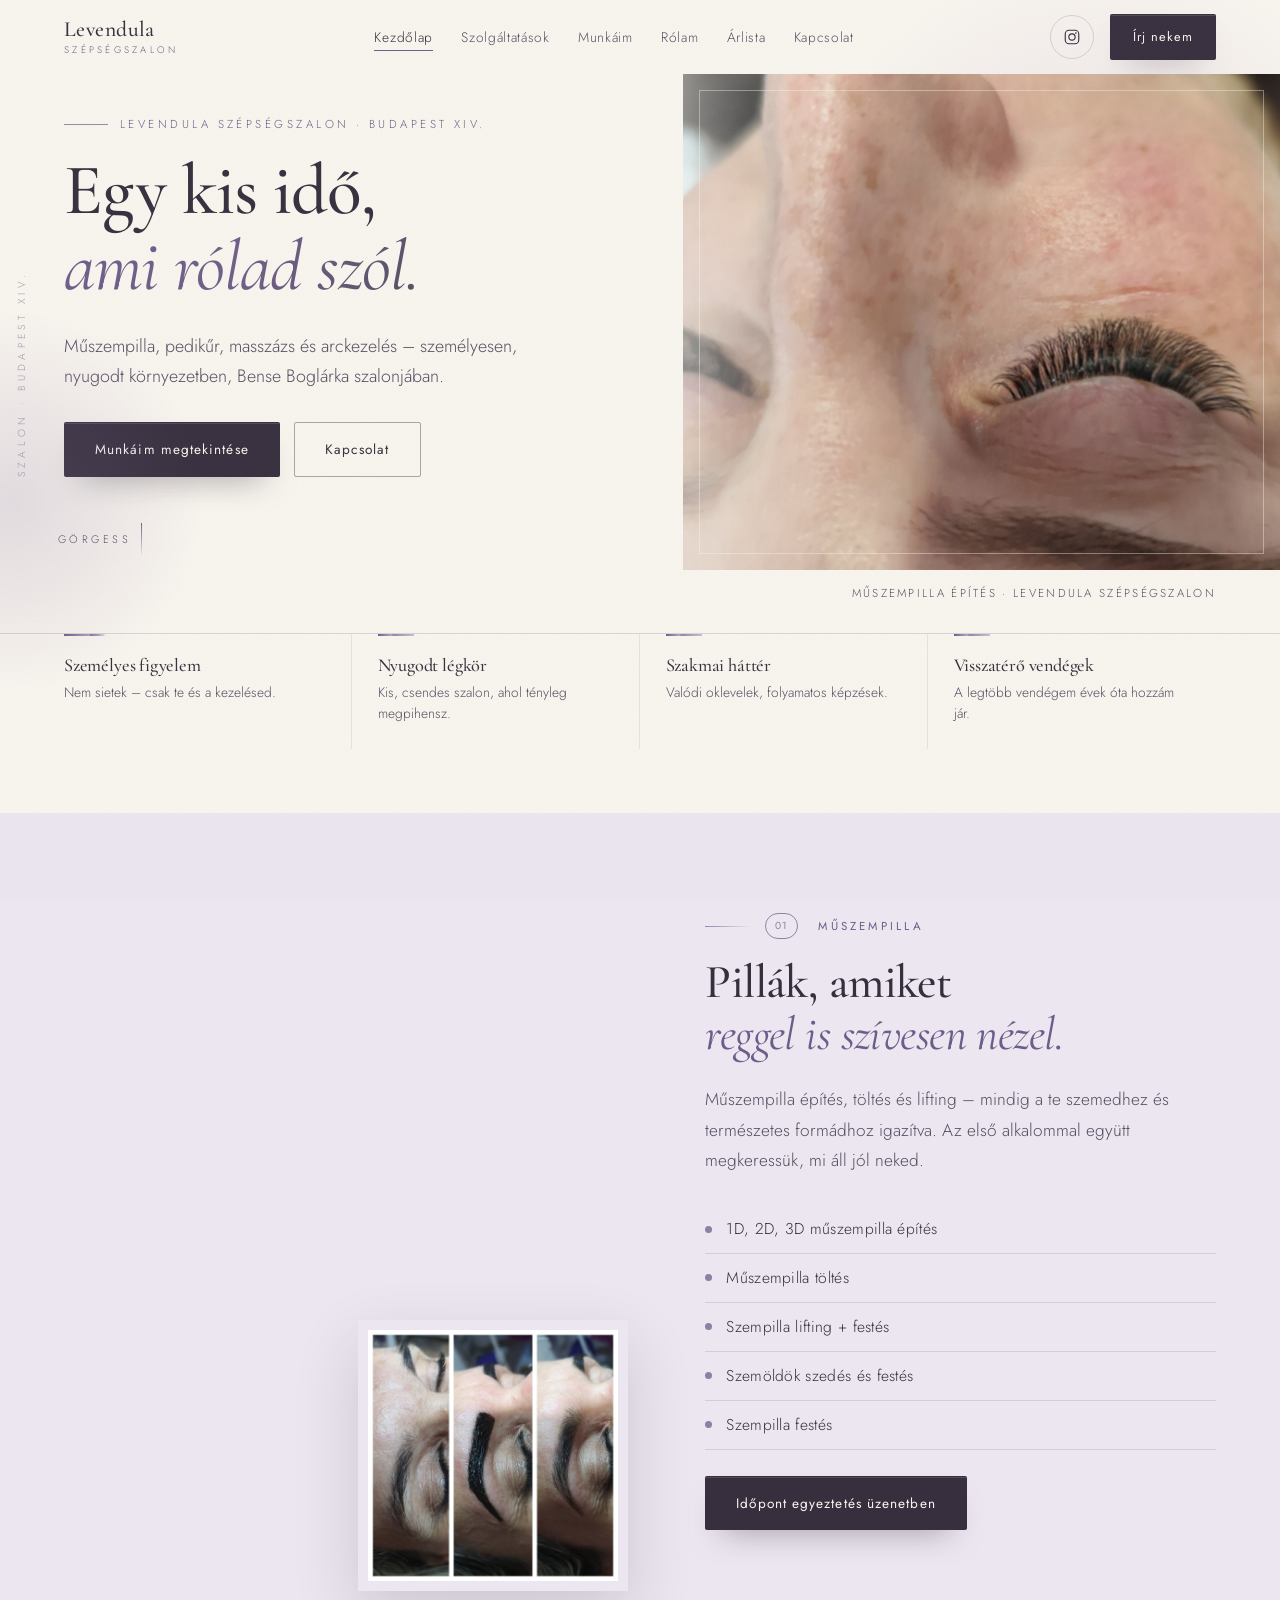
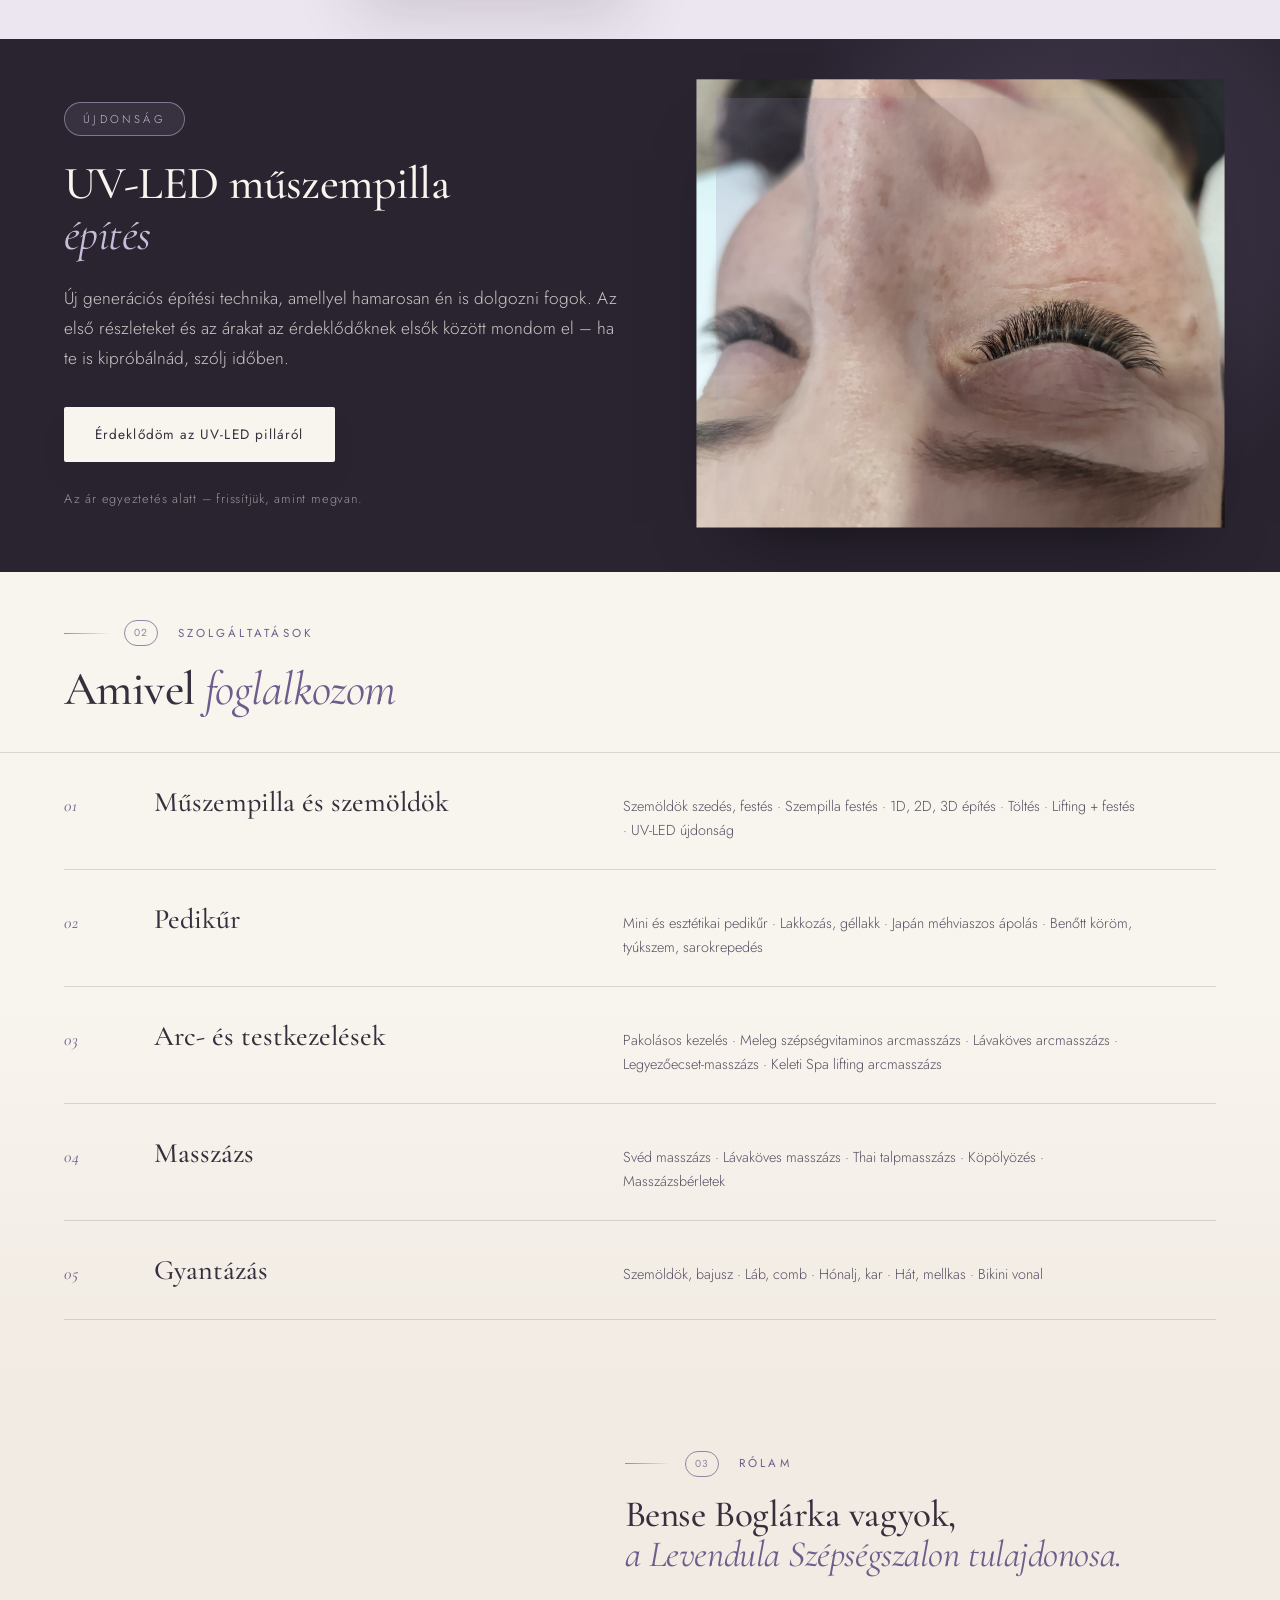
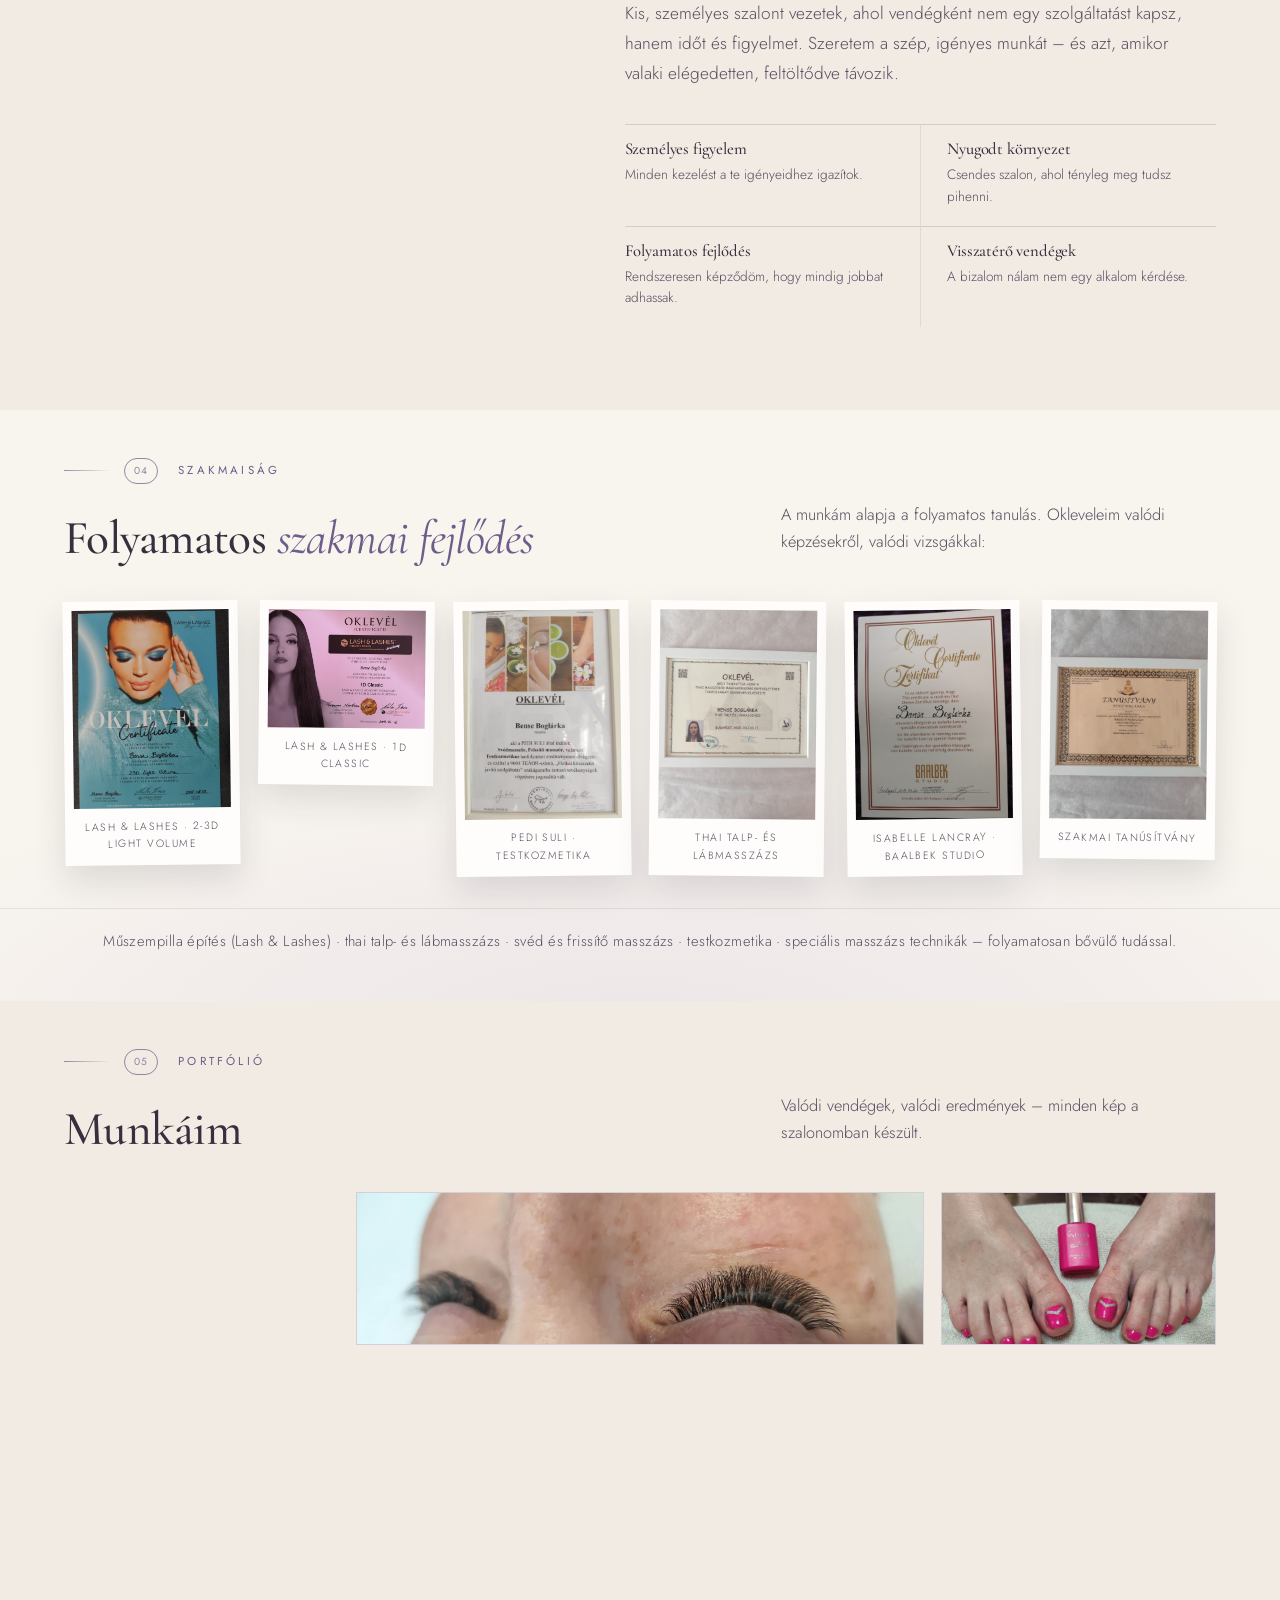
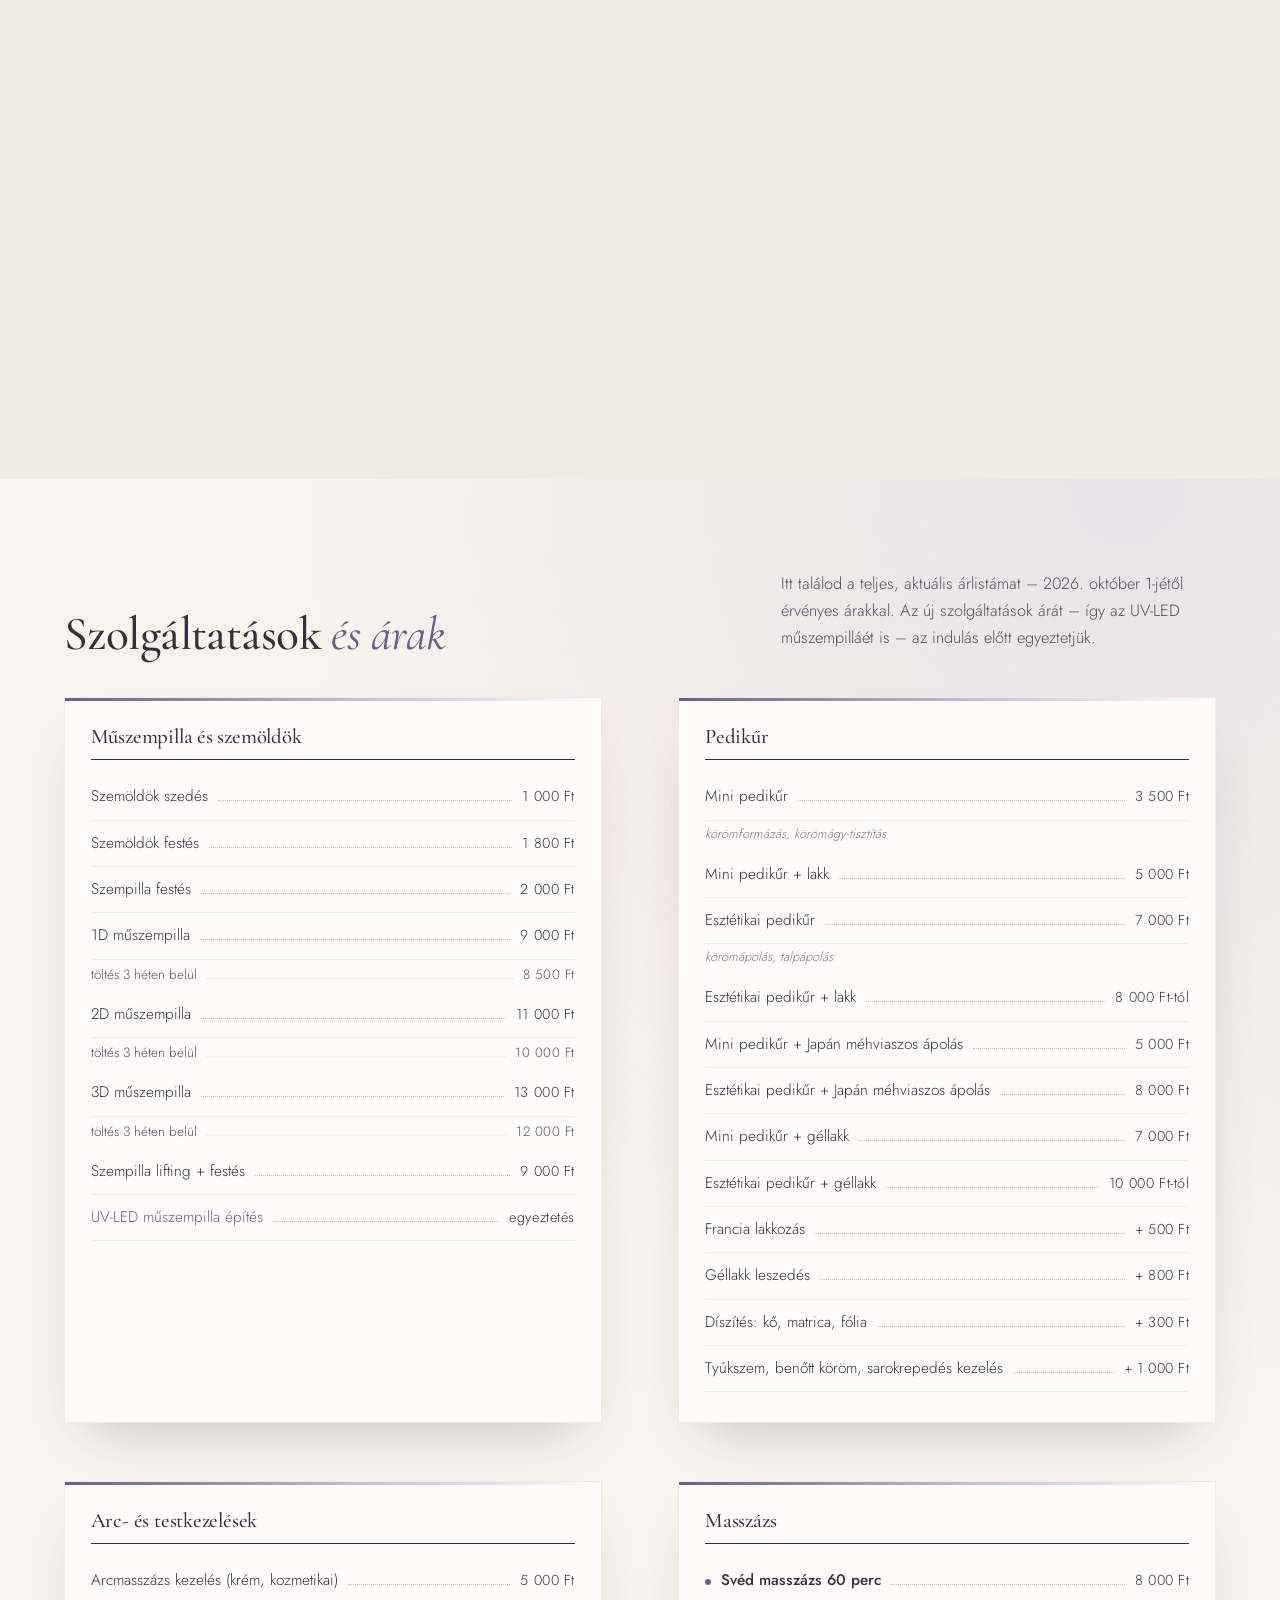
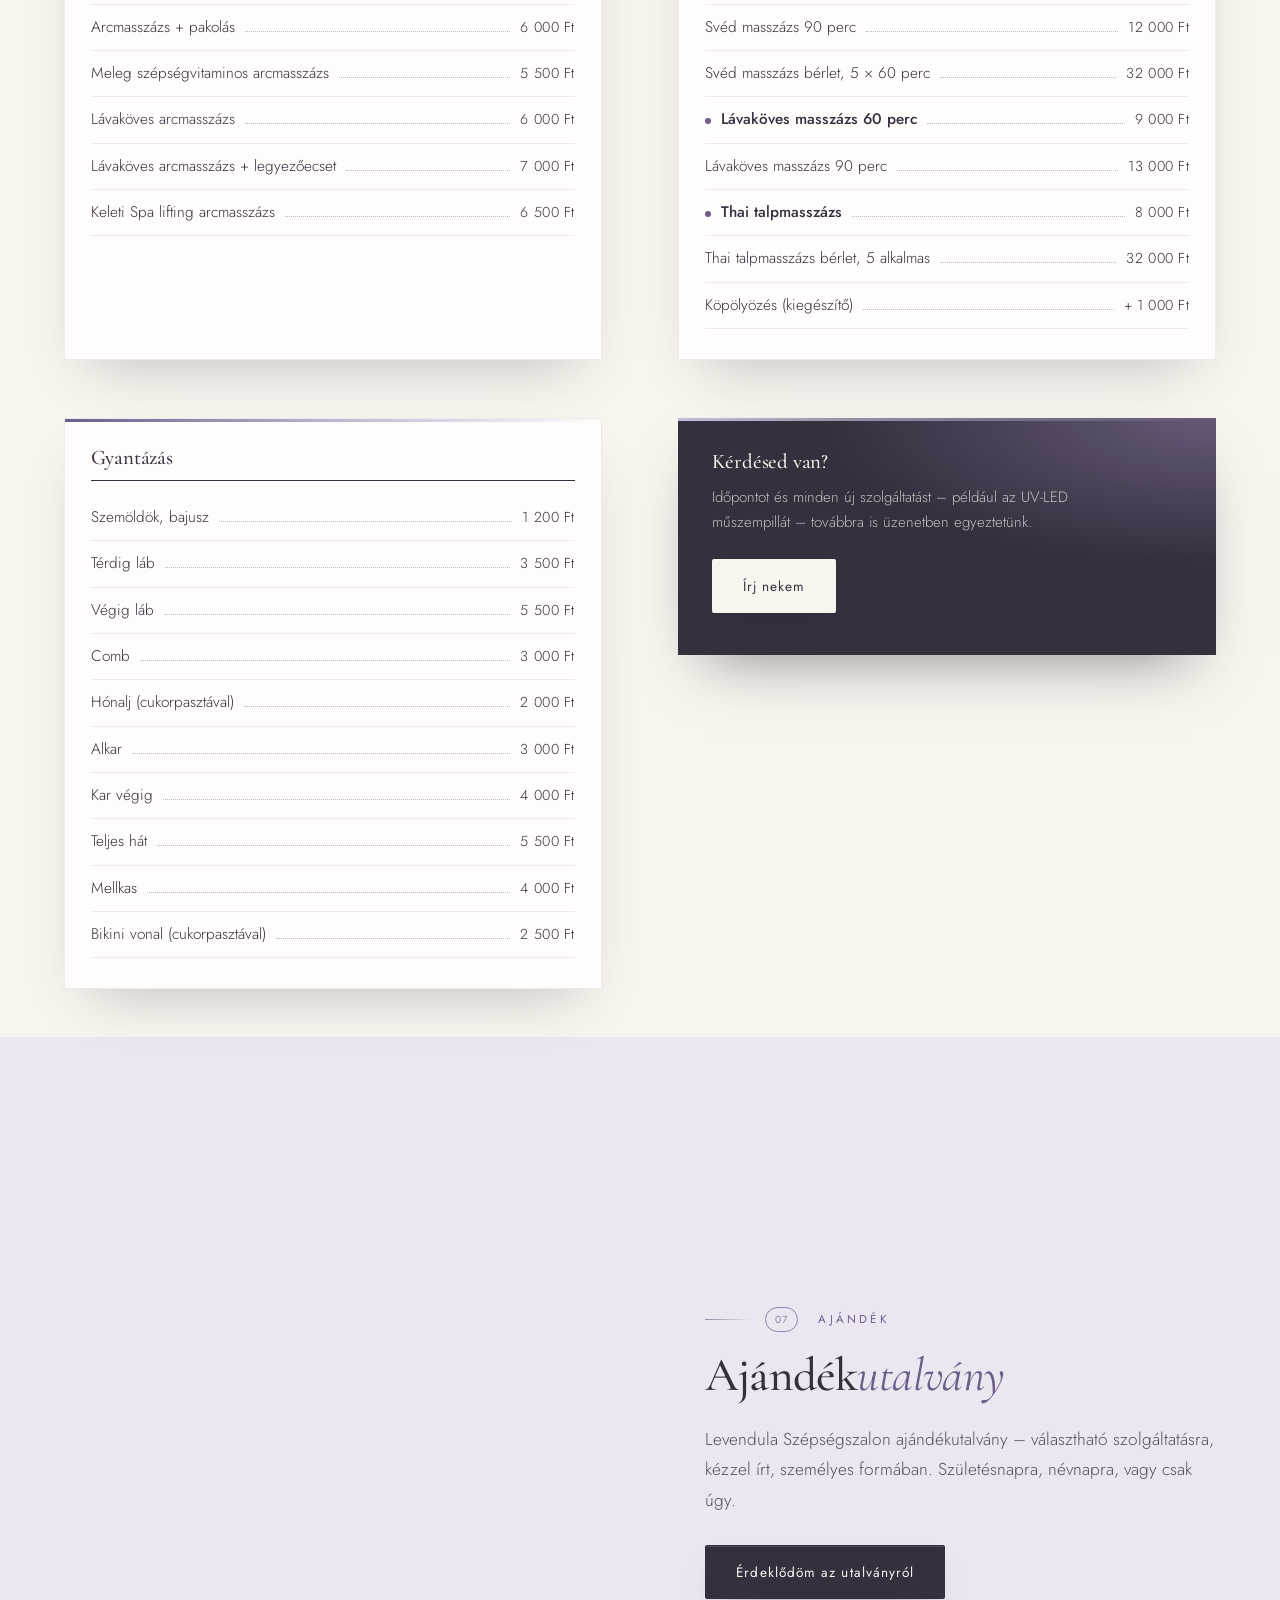
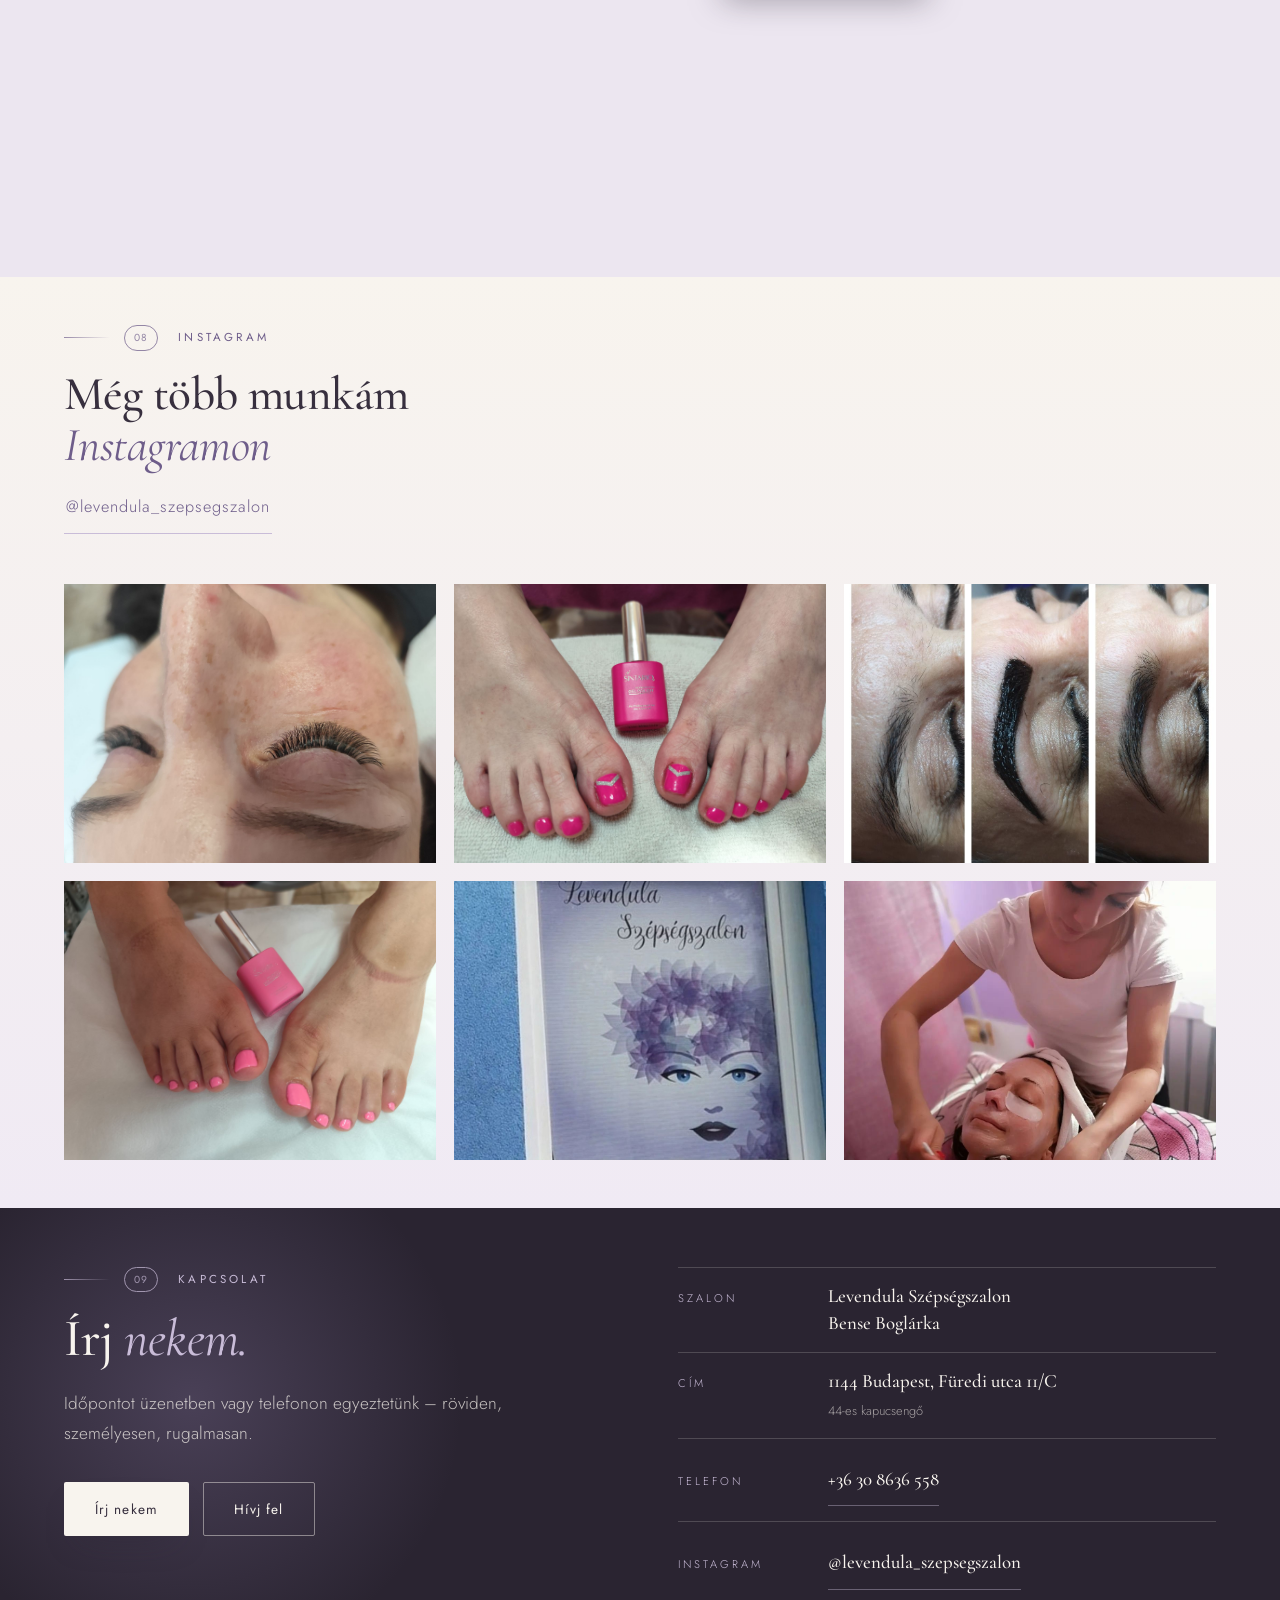
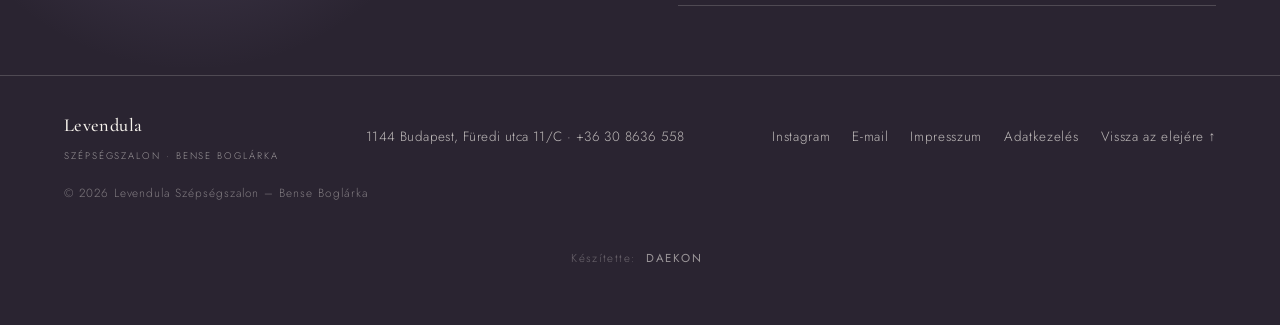
==== commit 14048347: "Átadási végellenőrzés: impresszum + adatkezelési tájékoztató, helyesírás, tap-target és overflow jav" ====
--- a/index.html
+++ b/index.html
@@ -36,8 +36,9 @@
 <link rel="icon" href="data:image/svg+xml,%3Csvg xmlns='http://www.w3.org/2000/svg' viewBox='0 0 64 64'%3E%3Crect width='64' height='64' rx='14' fill='%233A3040'/%3E%3Ctext x='32' y='43' font-family='Georgia,serif' font-size='34' fill='%23F7F3EE' text-anchor='middle'%3EL%3C/text%3E%3C/svg%3E">
 <link rel="preload" href="fonts/cormorant-500-normal-latin.woff2" as="font" type="font/woff2" crossorigin>
 <link rel="preload" href="fonts/jost-300-normal-latin.woff2" as="font" type="font/woff2" crossorigin>
+<link rel="canonical" href="https://daekon-ship.github.io/levendula-szepsegszalon/">
 <link rel="stylesheet" href="fonts/fonts.css">
-<link rel="stylesheet" href="styles.css">
+<link rel="stylesheet" href="styles.css?v=19">
 </head>
 <body>
 
@@ -109,12 +110,12 @@
     </figure>
 
     <div class="hero-intro">
-      <p class="hero-lead hero-seq" data-seq="3">Műszempilla, pedikűr, masszázs és arckezelés – személyesen, nyugodt környezetben, Bense Boglárkaként.</p>
+      <p class="hero-lead hero-seq" data-seq="3">Műszempilla, pedikűr, masszázs és arckezelés – személyesen, nyugodt környezetben, Bense Boglárka szalonjában.</p>
       <div class="hero-cta hero-seq" data-seq="4">
         <a class="btn btn-solid" href="#munkaim">Munkáim megtekintése</a>
         <a class="btn btn-ghost" href="#kapcsolat">Kapcsolat</a>
       </div>
-      <a class="hero-scroll hero-seq" data-seq="5" href="#mupilla" aria-label="Görgess lejjább">Görgess</a>
+      <a class="hero-scroll hero-seq" data-seq="5" href="#mupilla" aria-label="Görgess lejjebb">Görgess</a>
     </div>
   </div>
 
@@ -141,7 +142,7 @@
     <div class="lashes-text">
       <p class="eyebrow reveal"><b>01</b>Műszempilla</p>
       <h2 class="reveal d1">Pillák, amiket<br><em>reggel is szívesen nézel.</em></h2>
-      <p class="body-lg reveal d2">Epítés, töltés, lifting – mindig a te szemedhez és természetes formádhoz igazítva. Az első alkalommal együtt megkeressük, mi áll jól neked.</p>
+      <p class="body-lg reveal d2">Műszempilla építés, töltés és lifting – mindig a te szemedhez és természetes formádhoz igazítva. Az első alkalommal együtt megkeressük, mi áll jól neked.</p>
 
       <ul class="tick-list reveal d3">
         <li>1D, 2D, 3D műszempilla építés</li>
@@ -171,7 +172,7 @@
       <p class="fine reveal d3">Az ár egyeztetés alatt – frissítjük, amint megvan.</p>
     </div>
     <figure class="uvled-media reveal d2">
-      <img src="assets/lash-landscape.jpg" alt="Szempilla közelről – UV-LED műszempilla építés" width="2000" height="1500" loading="lazy" data-parallax="0.06">
+      <img src="assets/lash-landscape.jpg" alt="Szempilla közelről – az UV-LED műszempilla technika hamarosan elérhető" width="2000" height="1500" loading="lazy" data-parallax="0.06">
     </figure>
   </div>
 </section>
@@ -474,6 +475,8 @@
     <div class="footer-links">
       <a href="https://www.instagram.com/levendula_szepsegszalon/" target="_blank" rel="noopener">Instagram</a>
       <a href="mailto:bogibense@gmail.com">E-mail</a>
+      <a href="impresszum.html">Impresszum</a>
+      <a href="adatkezeles.html">Adatkezelés</a>
       <a href="#top">Vissza az elejére ↑</a>
     </div>
   </div>
--- a/styles.css
+++ b/styles.css
@@ -9,7 +9,7 @@
   --paper:      #FFFDFB;
   --lav-soft:   #ECE6F0;
   --lav:        #C9BCD8;
-  --lav-deep:   #8B7BA6;
+  --lav-deep:   #6E5D8A;
   --plum:       #372F3E;
   --plum-soft:  #574E61;
   --char:       #2A2431;
@@ -28,7 +28,7 @@
 
 /* ---------- base ---------- */
 *,*::before,*::after{box-sizing:border-box}
-html{scroll-behavior:smooth; scroll-padding-top:calc(var(--header-h) + 8px); -webkit-text-size-adjust:100%}
+html{scroll-behavior:smooth; scroll-padding-top:calc(var(--header-h) + 8px); -webkit-text-size-adjust:100%; overflow-x:clip}
 body{
   margin:0;
   background:var(--ivory);
@@ -76,6 +76,7 @@
   margin-bottom:clamp(22px,3vw,36px);
 }
 .section-head .eyebrow{grid-column:1/-1}
+.contact .eyebrow{color:var(--lav)}
 .section-head h2{grid-column:1}
 .section-head .section-lead{grid-column:2; margin-top:0; align-self:end; padding-bottom:.55em}
 .section-head:not(:has(.section-lead)) h2{grid-column:1/-1}
@@ -217,7 +218,7 @@
   max-width:var(--max); margin-inline:auto; padding-inline:var(--pad);
   height:100%; display:flex; align-items:center; justify-content:space-between; gap:24px;
 }
-.brand{display:flex; flex-direction:column; line-height:1}
+.brand{display:flex; flex-direction:column; justify-content:center; line-height:1; padding:6px 0}
 .brand-name{font-family:var(--serif); font-size:1.35rem; font-weight:500; letter-spacing:.02em}
 .brand-sub{font-size:.6rem; letter-spacing:.34em; text-transform:uppercase; color:var(--lav-deep); margin-top:5px}
 
@@ -227,6 +228,7 @@
   padding-bottom:4px; position:relative;
   transition:color .3s;
 }
+.main-nav a::before{content:""; position:absolute; inset:-6px -6px -4px;}
 .main-nav a::after{
   content:""; position:absolute; left:0; bottom:0; height:1px; width:100%;
   background:var(--lav-deep); transform:scaleX(0); transform-origin:right;
@@ -237,7 +239,7 @@
 
 .header-actions{display:flex; align-items:center; gap:16px}
 .ig-link{
-  display:grid; place-items:center; width:38px; height:38px;
+  display:grid; place-items:center; width:44px; height:44px;
   color:var(--plum); border:1px solid var(--line); border-radius:50%;
   transition:border-color .3s, color .3s, transform .3s;
 }
@@ -245,7 +247,7 @@
 
 .menu-toggle{
   display:none; flex-direction:column; justify-content:center; gap:7px;
-  width:42px; height:42px; padding:0;
+  width:44px; height:44px; padding:0;
   background:none; border:none; cursor:pointer;
 }
 .menu-toggle span{display:block; width:26px; height:1.5px; background:var(--plum); transition:transform .4s var(--ease), opacity .3s}
@@ -273,7 +275,7 @@
 }
 .mobile-menu li a em{font-style:italic; color:var(--lav-deep)}
 .mobile-menu-foot{display:flex; flex-direction:column; gap:8px; margin-top:32px; font-size:.95rem; color:var(--plum-soft)}
-.mobile-menu-foot a{letter-spacing:.04em}
+.mobile-menu-foot a{letter-spacing:.04em; display:inline-block; padding:12px 0}
 
 /* ============================================================
    HERO — art-directed editorial entry
@@ -330,6 +332,8 @@
   margin-top:clamp(26px,4vh,40px);
   font-size:.68rem; letter-spacing:.32em; text-transform:uppercase;
   color:var(--plum-soft);
+  padding:10px 6px 10px 0;
+  margin-left:-6px;
 }
 .hero-scroll::after{
   content:""; width:1px; height:34px;
@@ -683,10 +687,10 @@
 .instagram{padding:clamp(30px,3.8vw,48px) 0; background:linear-gradient(180deg, var(--ivory) 0%, #F0EAF4 100%)}
 .ig-head{margin-bottom:clamp(30px,4vw,50px); position:relative}
 .ig-handle{
-  display:inline-block; margin-top:20px;
+  display:inline-block; margin-top:10px;
   font-size:1.02rem; letter-spacing:.06em; color:var(--lav-deep);
   border-bottom:1px solid var(--lav);
-  padding-bottom:3px;
+  padding:12px 2px;
   transition:color .3s, border-color .3s;
 }
 .ig-handle:hover{color:var(--plum); border-color:var(--plum)}
@@ -740,7 +744,7 @@
 .cd-label{font-size:.7rem; letter-spacing:.26em; text-transform:uppercase; color:var(--lav)}
 .cd-value{font-family:var(--serif); font-size:1.18rem; font-weight:500; line-height:1.45}
 .cd-value small{font-family:var(--sans); font-size:.8rem; font-weight:300; color:rgba(248,244,238,.6)}
-.cd-value a{border-bottom:1px solid rgba(201,188,216,.4); transition:border-color .3s, color .3s}
+.cd-value a{border-bottom:1px solid rgba(201,188,216,.4); transition:border-color .3s, color .3s; display:inline-block; padding:12px 0}
 .cd-value a:hover{color:var(--lav); border-color:var(--lav)}
 
 .site-footer{background:var(--char); color:rgba(248,244,238,.72); border-top:1px solid var(--line-light)}
@@ -752,8 +756,8 @@
 .footer-brand .brand-name{color:var(--ivory); font-size:1.15rem}
 .footer-brand .brand-sub{color:rgba(248,244,238,.55); letter-spacing:.2em}
 .footer-addr{font-size:.84rem; letter-spacing:.03em}
-.footer-links{display:flex; gap:22px; font-size:.84rem; letter-spacing:.05em}
-.footer-links a{position:relative; transition:color .3s}
+.footer-links{display:flex; flex-wrap:wrap; align-items:center; gap:0 22px; font-size:.84rem; letter-spacing:.05em}
+.footer-links a{position:relative; transition:color .3s; display:inline-block; padding:12px 6px; margin:0 -6px}
 .footer-links a::after{
   content:""; position:absolute; left:0; right:0; bottom:-4px; height:1px;
   background:currentColor; transform:scaleX(0); transform-origin:right;
@@ -777,6 +781,7 @@
   color:rgba(248,244,238,.55); font-weight:400; letter-spacing:.16em;
   text-decoration:none; cursor:pointer;
   transition:color .25s var(--ease);
+  display:inline-block; padding:13px 6px;
 }
 .site-credit a:hover,.site-credit a:focus-visible{
   color:rgba(248,244,238,.75);
@@ -930,7 +935,7 @@
   .gallery{gap:7px}
   .gallery figcaption{padding:18px 8px 7px; font-size:.62rem}
   .price-tabs{margin-bottom:10px}
-  .ptab{padding:9px 15px; font-size:.8rem}
+  .ptab{padding:13px 15px; font-size:.8rem}
   .price-cta{padding:18px}
   .contact{padding:28px 0 40px}
   .contact h2{font-size:1.85rem}
@@ -948,6 +953,11 @@
   .uvled .body-lg{margin-bottom:20px}
   .trust-item{padding:11px 12px 13px}
   .quals-note{margin-top:16px; padding-top:14px}
+  /* mobil zajtalanítás: felesleges dekorációk elrejtése */
+  .hero-scroll{display:none}
+  .hero-media figcaption{display:none}
+  .gallery figcaption{display:none}
+  .site-credit{display:none}
   .trust-item:first-child{padding-left:12px}
   .hero-loc::before{width:26px}
   .mobile-menu-foot{font-size:.84rem}
@@ -957,7 +967,7 @@
   .gallery{gap:7px; grid-auto-rows:30vw}
   .gallery figcaption{font-size:.54rem}
   .cert{flex:0 0 42%}
-  .cert figcaption{font-size:.6rem}
+  .cert figcaption{font-size:.68rem}
   .quals-note{font-size:.82rem}
   .price-block h3{font-size:1.12rem}
   .price-block ul li{font-size:.86rem; padding:9px 0}
@@ -995,7 +1005,8 @@
 .cta-bar.show{transform:translateY(0)}
 body.menu-open .cta-bar{transform:translateY(110%)}
 .cta-bar-btn{flex:1; margin:0; text-align:center; padding:12px 16px}
-.cta-bar .btn-solid{background-color:var(--lav)}
+.cta-bar .btn-solid{background-color:var(--paper); color:var(--plum); background-image:none}
+.cta-bar .btn:not(.btn-solid){color:var(--ivory); border-color:rgba(248,244,238,.4)}
 
 @media (max-width:900px){
   .price-tabs{
@@ -1009,7 +1020,7 @@
     font-family:var(--sans); font-size:.8rem; letter-spacing:.04em;
     color:var(--plum-soft); background:var(--paper);
     border:1px solid var(--line); border-radius:100px;
-    padding:9px 16px;
+    padding:13px 16px;
     transition:background .3s var(--ease), color .3s var(--ease), border-color .3s var(--ease);
   }
   .ptab.is-active{background:var(--plum); color:var(--ivory); border-color:var(--plum)}
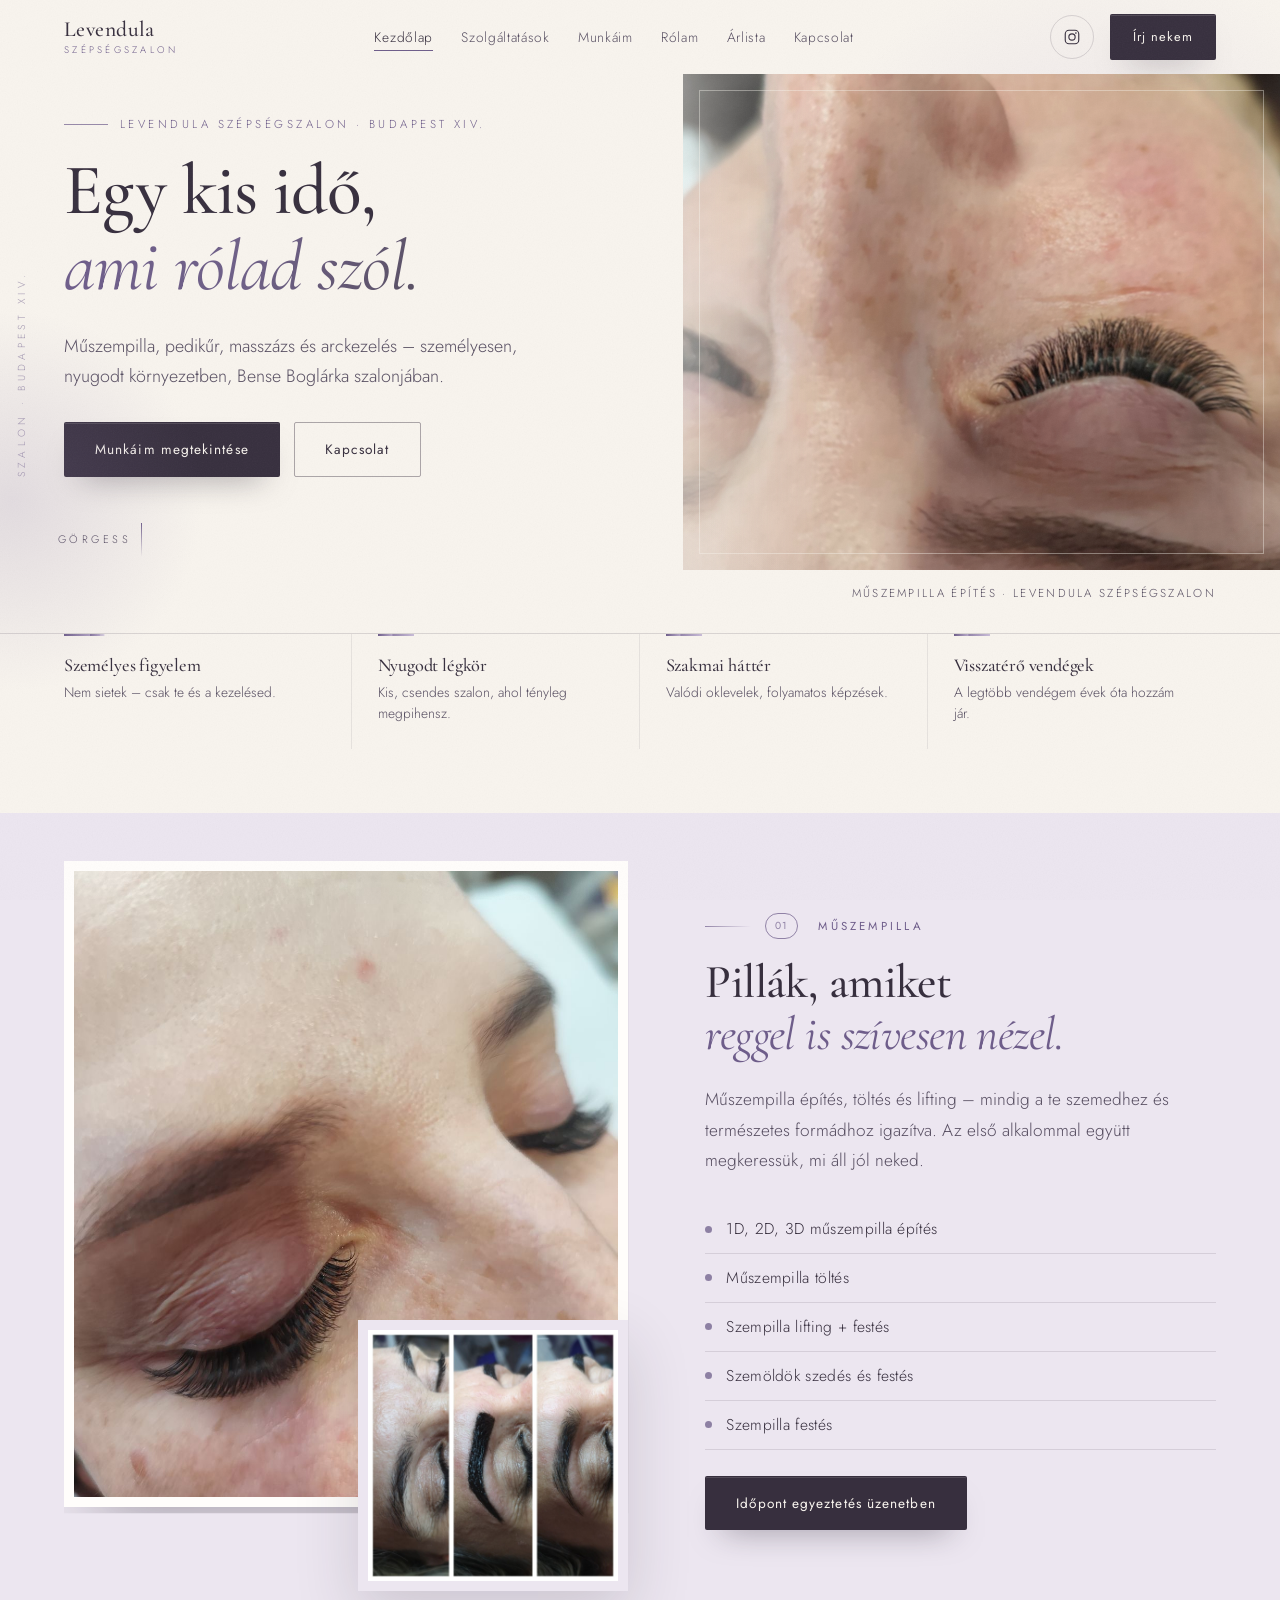
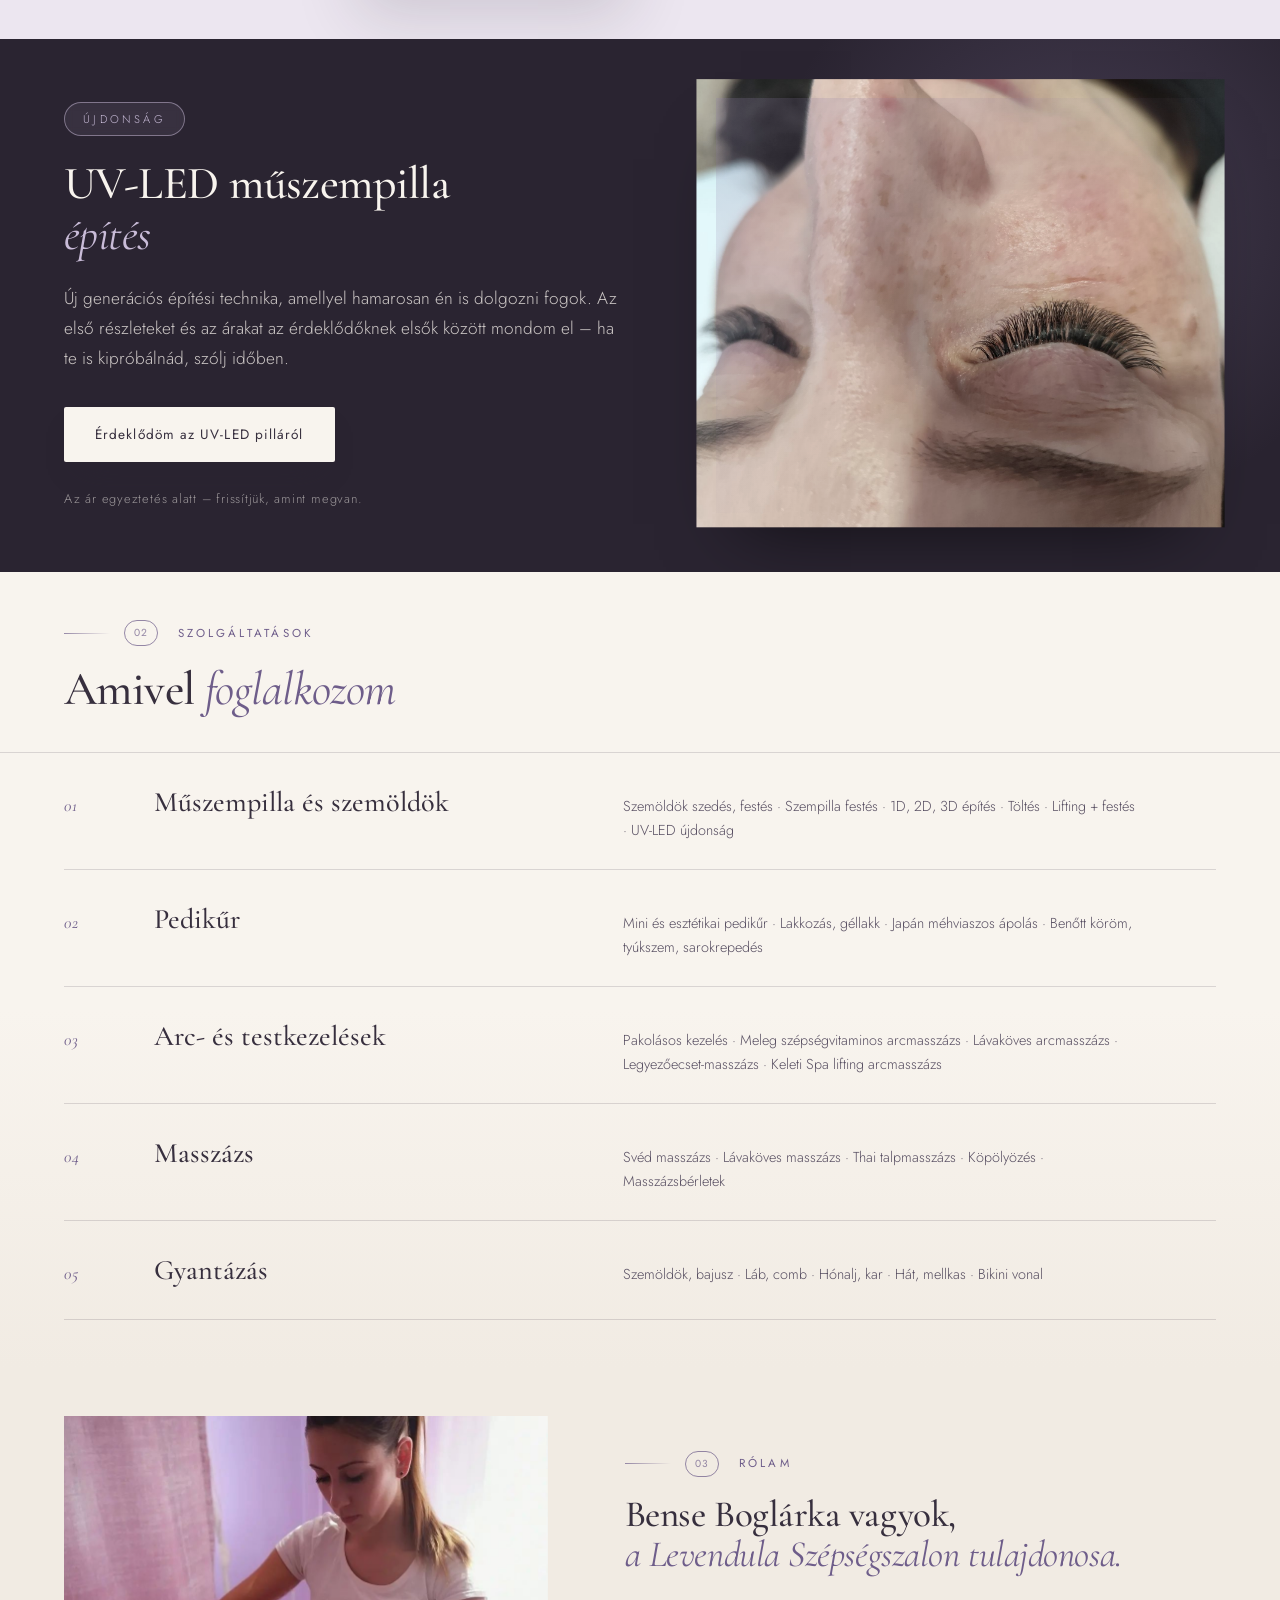
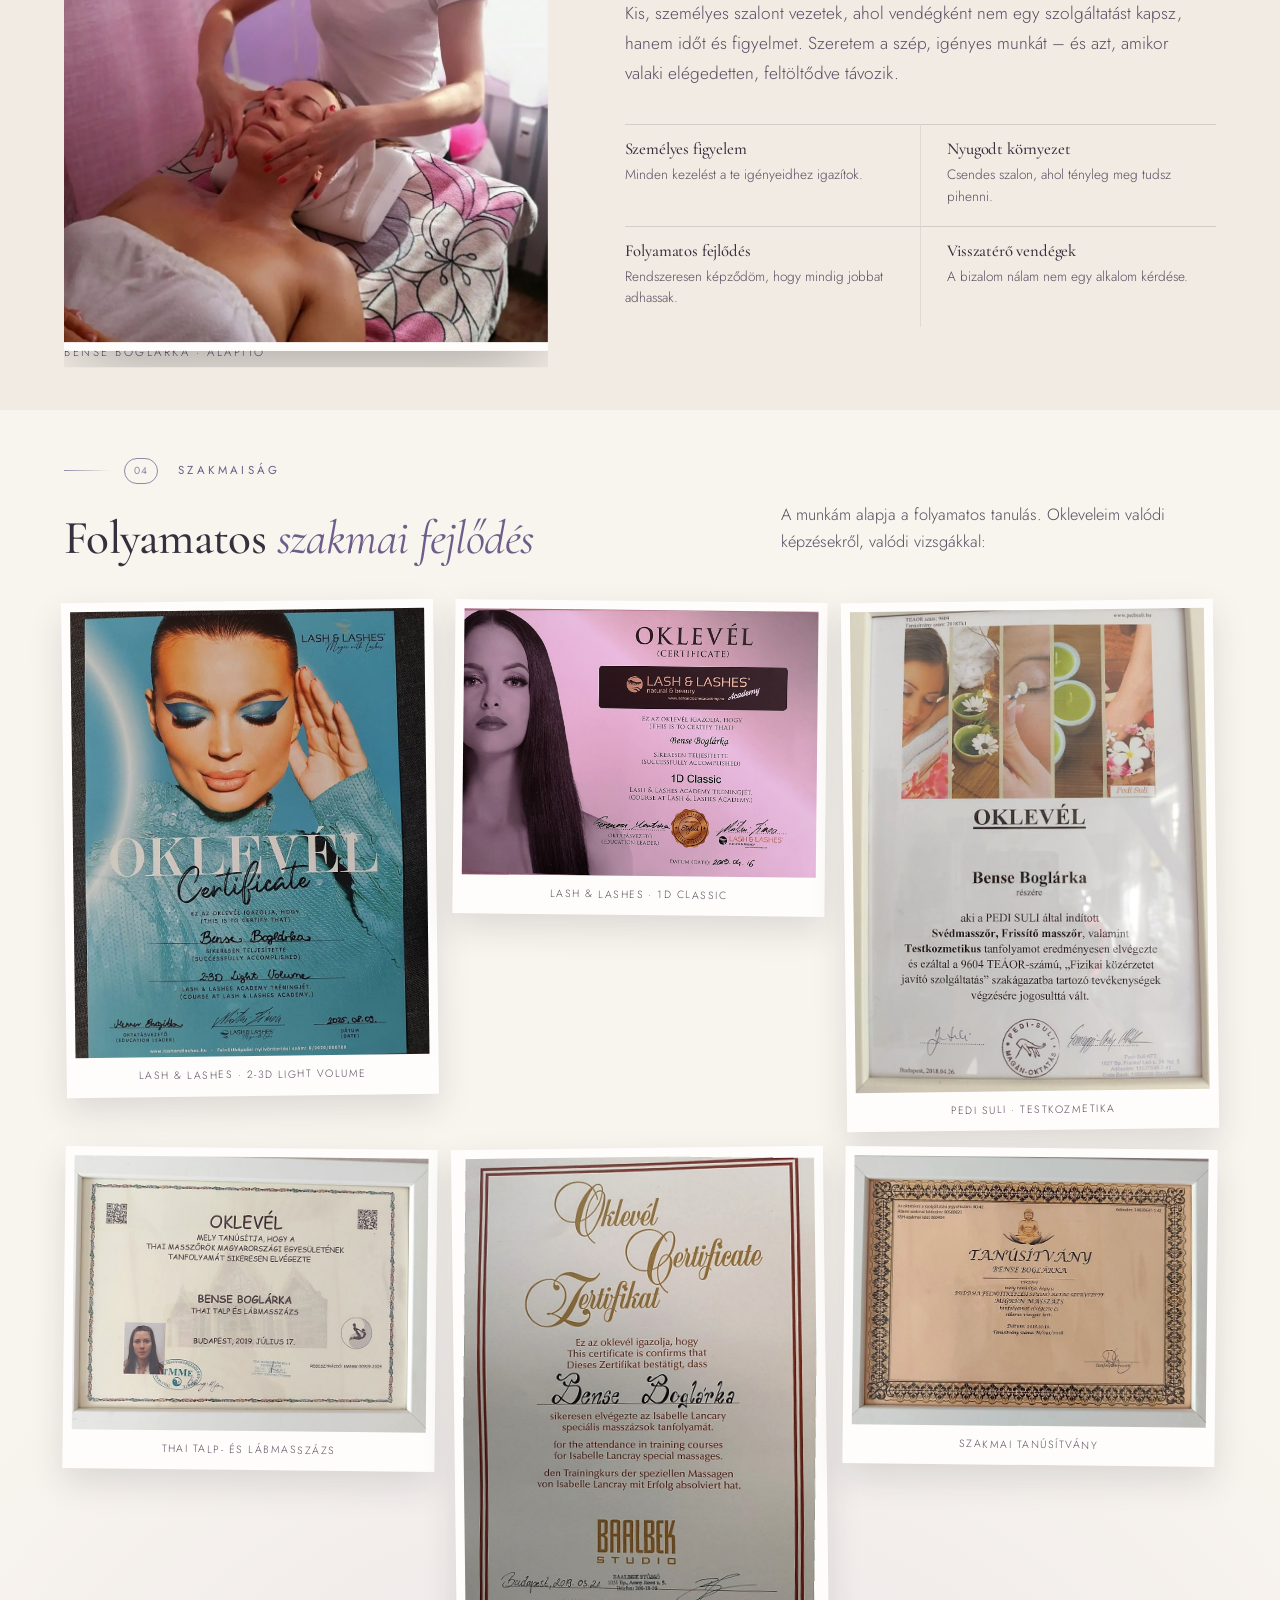
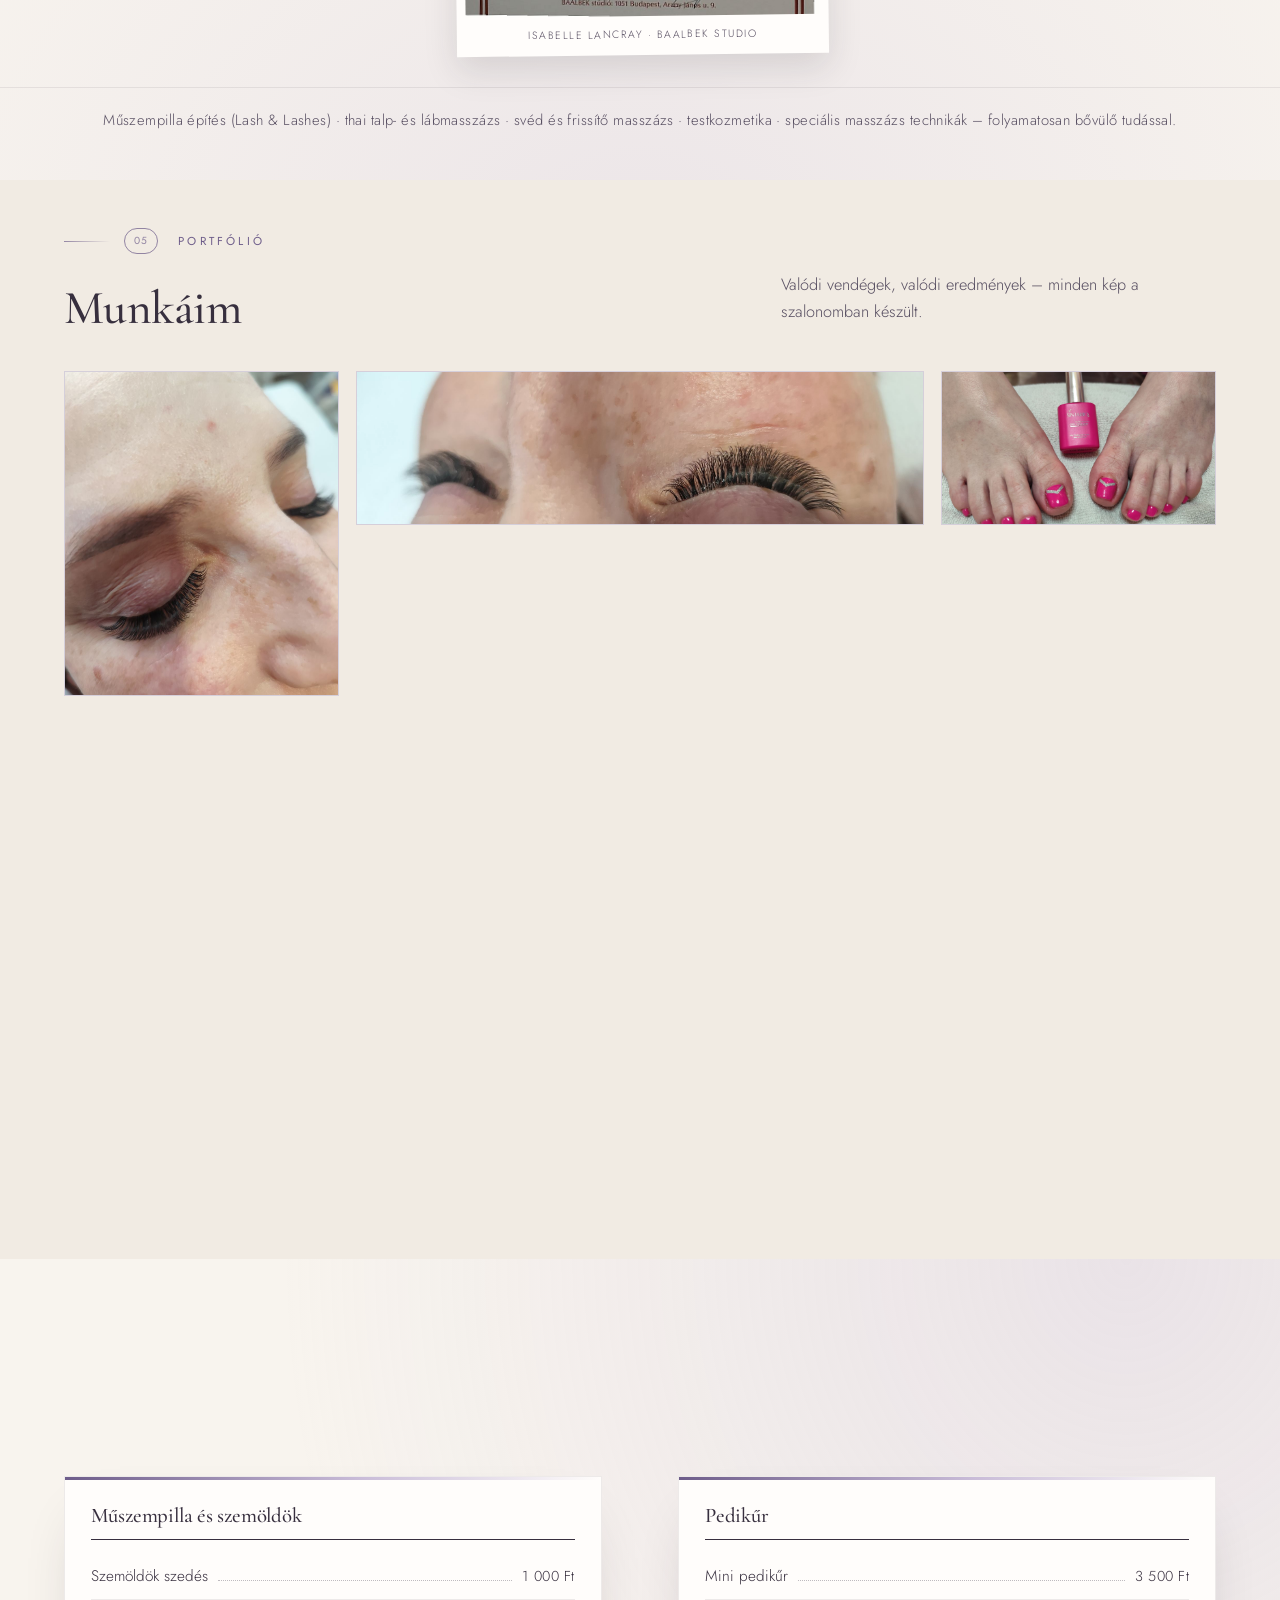
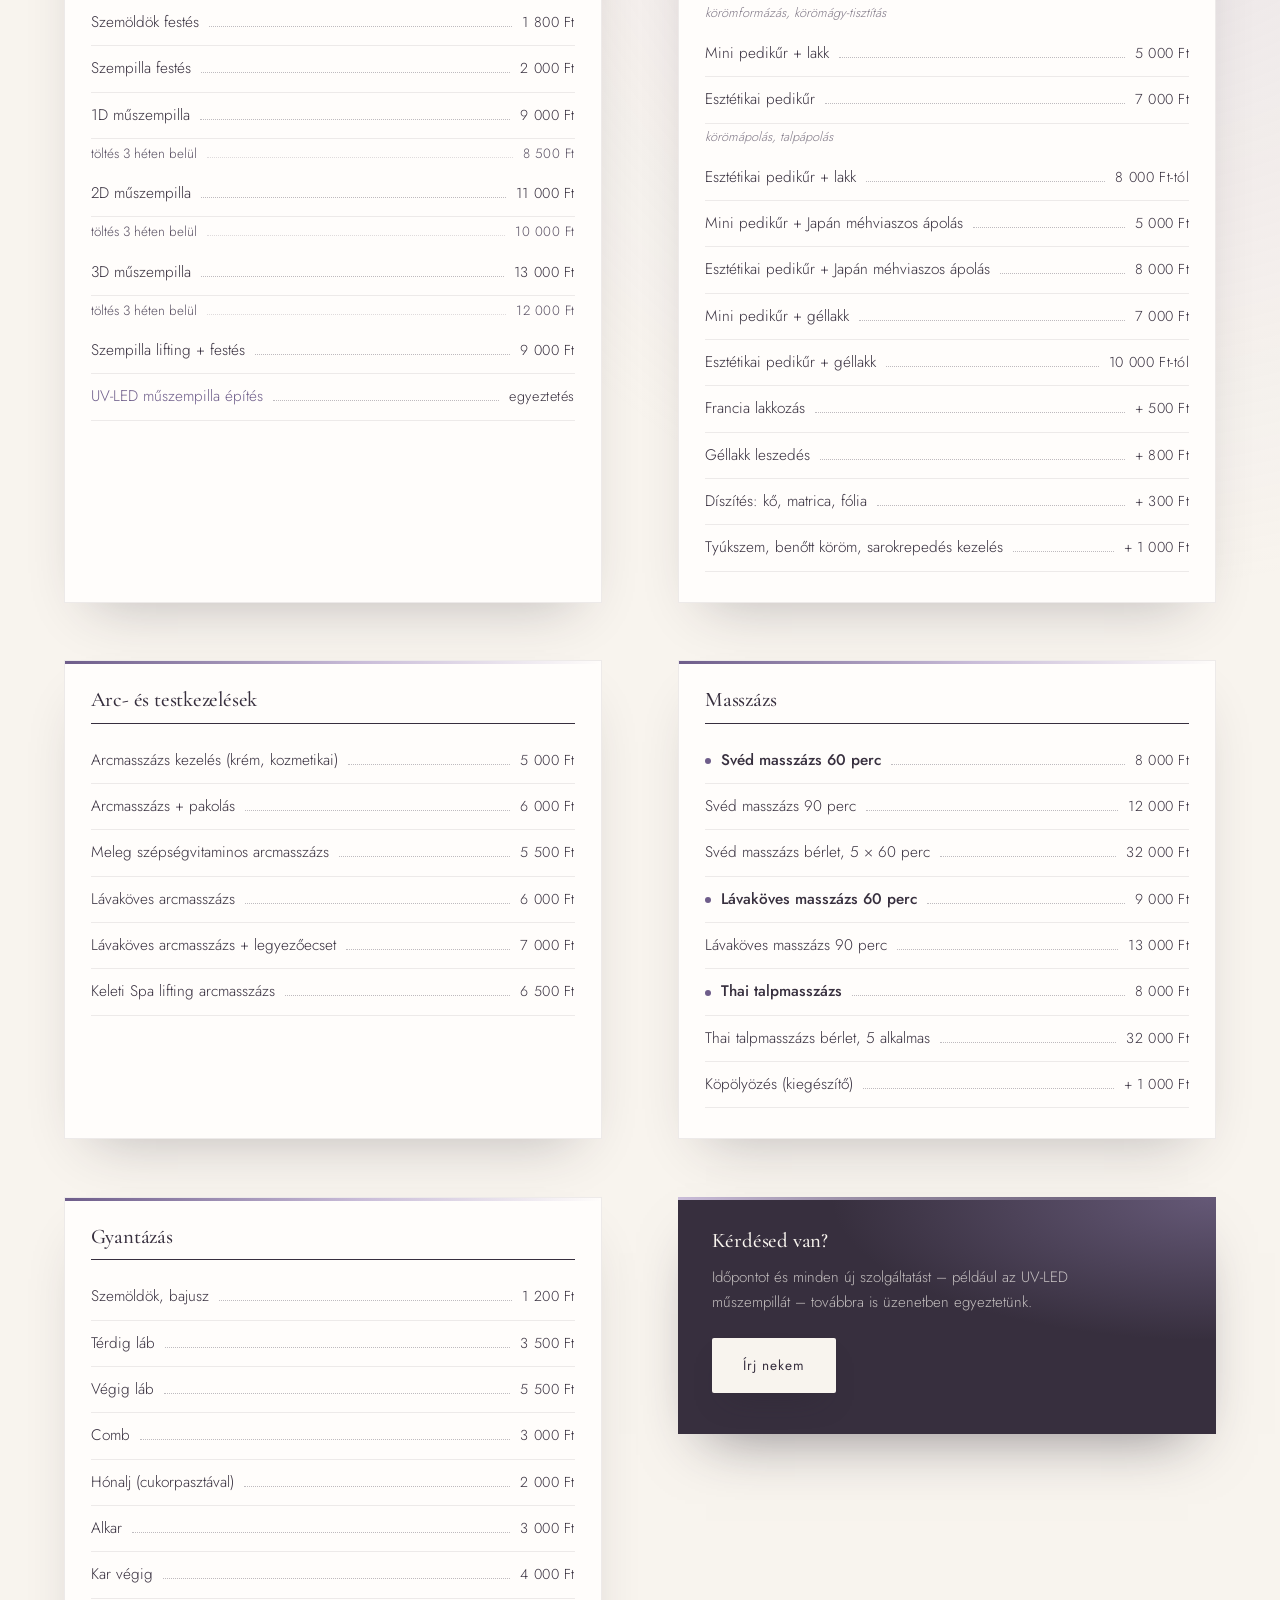
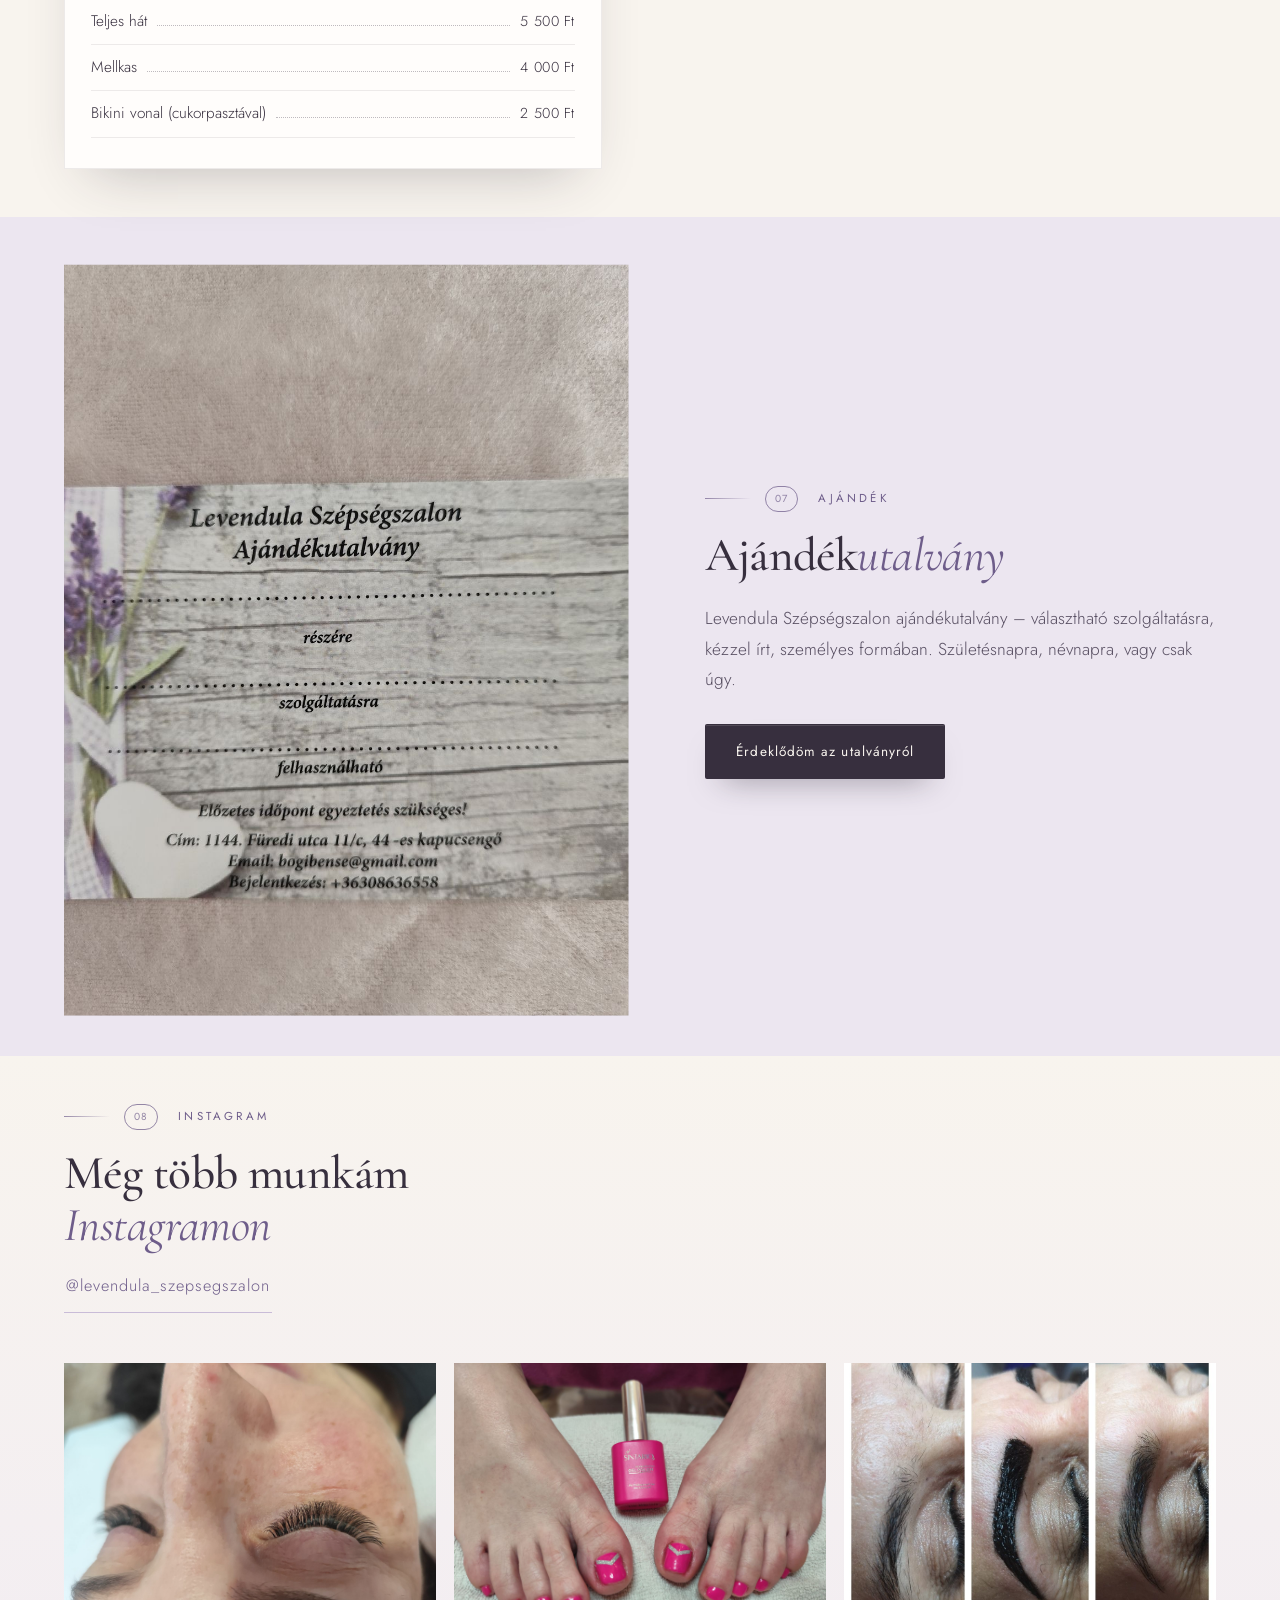
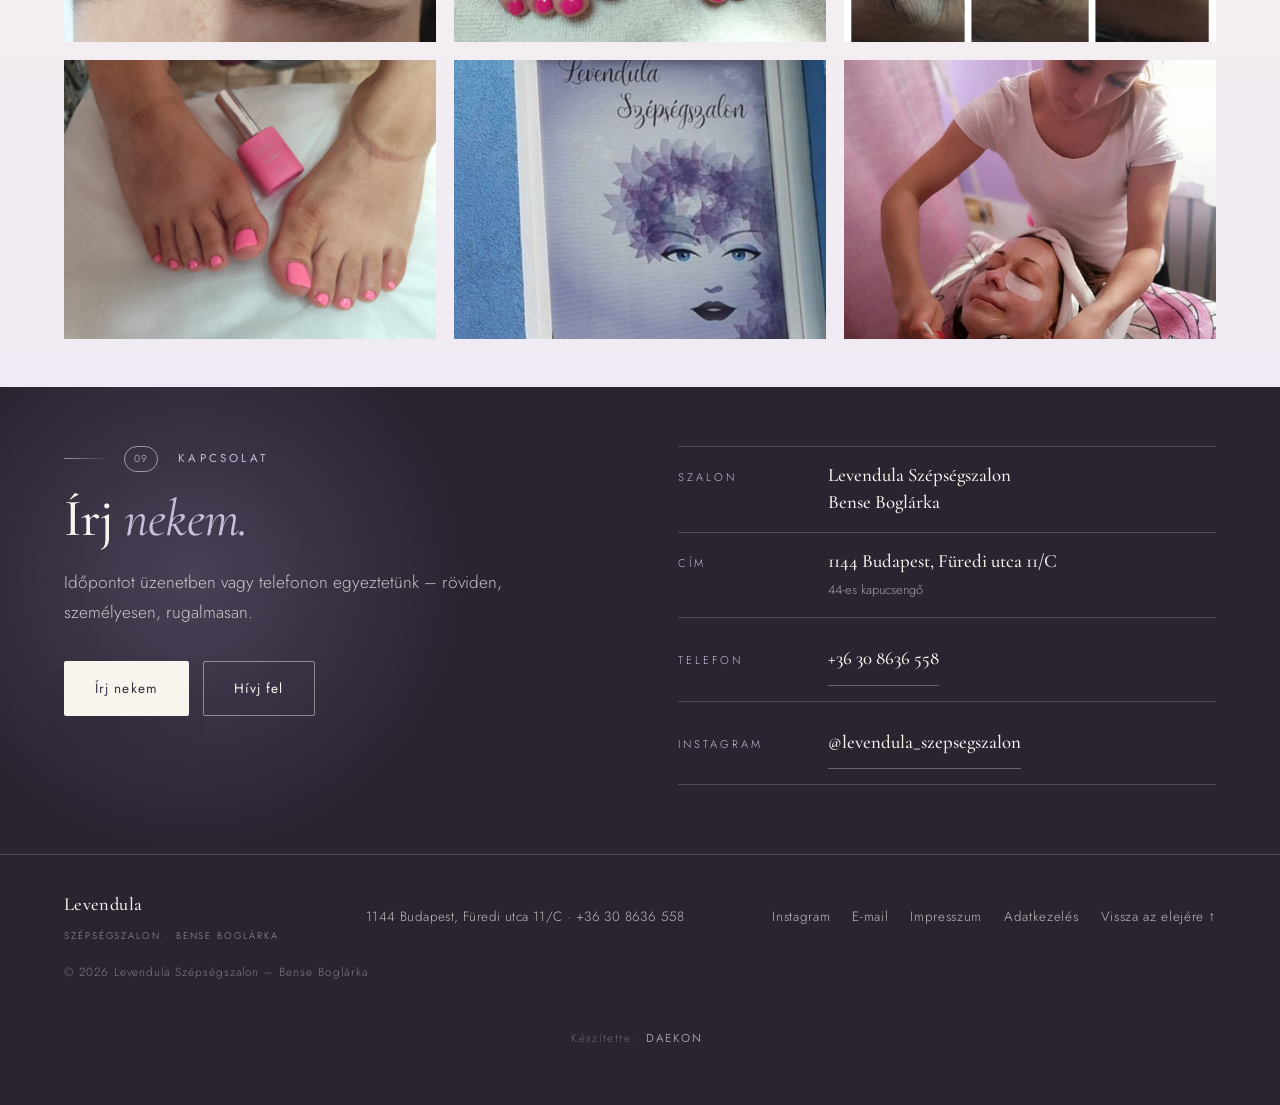
==== commit dfec9076: "Mobilos üres területek megszüntetése + oklevélképek prémium feldolgozása - r-media képek soha nem ma" ====
--- a/index.html
+++ b/index.html
@@ -252,10 +252,10 @@
   <div class="cert-strip reveal d1">
     <figure class="cert"><img src="assets/cert-01.jpg" alt="Oklevél – Lash &amp; Lashes Academy tréning" width="952" height="1200" loading="lazy"><figcaption>Lash &amp; Lashes · 2-3D Light Volume</figcaption></figure>
     <figure class="cert"><img src="assets/cert-02.jpg" alt="Oklevél – Lash &amp; Lashes 1D Classic" width="1200" height="900" loading="lazy"><figcaption>Lash &amp; Lashes · 1D Classic</figcaption></figure>
-    <figure class="cert"><img src="assets/cert-03.jpg" alt="Oklevél – Pedi Suli tanfolyam" width="900" height="1200" loading="lazy"><figcaption>Pedi Suli · testkozmetika</figcaption></figure>
-    <figure class="cert"><img src="assets/cert-04.jpg" alt="Oklevél – thai talp- és lábmasszázs képzés" width="900" height="1200" loading="lazy"><figcaption>Thai talp- és lábmasszázs</figcaption></figure>
-    <figure class="cert"><img src="assets/cert-05.jpg" alt="Oklevél – Isabelle Lancray speciális masszázsok" width="900" height="1200" loading="lazy"><figcaption>Isabelle Lancray · Baalbek Studio</figcaption></figure>
-    <figure class="cert"><img src="assets/cert-06.jpg" alt="Szakmai tanúsítvány – Bense Boglárka" width="900" height="1200" loading="lazy"><figcaption>Szakmai tanúsítvány</figcaption></figure>
+    <figure class="cert"><img src="assets/cert-03.jpg" alt="Oklevél – Pedi Suli tanfolyam" width="879" height="1194" loading="lazy"><figcaption>Pedi Suli · testkozmetika</figcaption></figure>
+    <figure class="cert"><img src="assets/cert-04.jpg" alt="Oklevél – thai talp- és lábmasszázs képzés" width="866" height="670" loading="lazy"><figcaption>Thai talp- és lábmasszázs</figcaption></figure>
+    <figure class="cert"><img src="assets/cert-05.jpg" alt="Oklevél – Isabelle Lancray speciális masszázsok" width="824" height="1068" loading="lazy"><figcaption>Isabelle Lancray · Baalbek Studio</figcaption></figure>
+    <figure class="cert"><img src="assets/cert-06.jpg" alt="Szakmai tanúsítvány – Bense Boglárka" width="876" height="665" loading="lazy"><figcaption>Szakmai tanúsítvány</figcaption></figure>
   </div>
 
   <p class="quals-note reveal d2">Műszempilla építés (Lash &amp; Lashes) · thai talp- és lábmasszázs · svéd és frissítő masszázs · testkozmetika · speciális masszázs technikák – folyamatosan bővülő tudással.</p>
--- a/styles.css
+++ b/styles.css
@@ -794,7 +794,23 @@
   .main-nav{display:none}
   .menu-toggle{display:flex}
   .hero-side{display:none}
+  .cert-strip{grid-template-columns:repeat(2,1fr); gap:18px}
+}
+
+@media (min-width:1081px){
   .cert-strip{grid-template-columns:repeat(3,1fr); gap:18px}
+}
+
+@media (min-width:561px) and (max-width:900px){
+  .cert-strip{grid-template-columns:repeat(2,1fr); gap:18px}
+}
+
+/* telefonsáv: egy oszlop, elegánsan középre */
+@media (max-width:560px){
+  .cert-strip{grid-template-columns:1fr; max-width:360px; gap:16px; padding-inline:20px; margin-inline:auto}
+  .cert{transform:none; padding:10px 10px 0}
+  .cert img{object-fit:contain; background:#fff}
+  .cert figcaption{font-size:.7rem; letter-spacing:.12em; padding:9px 4px 11px}
 }
 
 @media (max-width:900px){
@@ -890,6 +906,29 @@
 }
 
 @media (max-width:560px){
+  /* KONTAKT TIPOGRÁFIA: prémium, olvasható, erős */
+  .contact{padding:34px 0 44px}
+  .contact h2{font-size:2rem; letter-spacing:-.01em; margin-bottom:14px}
+  .contact .body-lg{font-size:.96rem !important; line-height:1.68; color:rgba(248,244,238,.82)}
+  .contact .eyebrow{color:var(--lav); margin-bottom:10px}
+  .contact-cta{margin-top:26px; gap:12px; padding-top:6px}
+  .contact-cta .btn{padding:15px 22px; font-size:.82rem; font-weight:400}
+  .contact-details{margin-top:34px}
+  .cd-row{padding:14px 0}
+  .cd-label{font-size:.62rem; letter-spacing:.24em; color:var(--lav); opacity:.9}
+  .cd-value{font-size:1.12rem; font-weight:500; line-height:1.5; color:var(--ivory)}
+  .cd-value small{font-size:.78rem; color:rgba(248,244,238,.62); letter-spacing:.02em}
+  .cd-value a{font-weight:500; color:var(--ivory); border-bottom:1px solid rgba(201,188,216,.45); padding:12px 0 10px}
+  .cd-value a:hover{color:var(--lav)}
+  /* FOOTER TIPOGRÁFIA: rendezett, harmonikus */
+  .site-footer{line-height:1.6}
+  .footer-brand .brand-name{font-size:1.3rem; letter-spacing:.03em}
+  .footer-brand .brand-sub{font-size:.62rem; letter-spacing:.26em; color:rgba(248,244,238,.6)}
+  .footer-addr{font-size:.86rem; line-height:1.65; color:rgba(248,244,238,.78); letter-spacing:.02em}
+  .footer-links{font-size:.84rem; letter-spacing:.04em; gap:4px 20px; margin-top:6px}
+  .footer-links a{color:rgba(248,244,238,.85); padding:12px 4px; margin:0 -4px}
+  .footer-copy{font-size:.74rem; letter-spacing:.06em; color:rgba(248,244,238,.5); padding-top:18px}
+
   h1{font-size:clamp(2rem,7.4vw,2.5rem)}
   h2{font-size:clamp(1.62rem,6.6vw,2.1rem)}
 
@@ -937,10 +976,10 @@
   .price-tabs{margin-bottom:10px}
   .ptab{padding:13px 15px; font-size:.8rem}
   .price-cta{padding:18px}
-  .contact{padding:28px 0 40px}
-  .contact h2{font-size:1.85rem}
-  .contact-cta{margin-top:20px; gap:10px}
-  .footer-inner{padding-top:22px}
+  .contact{padding:34px 0 44px}
+  .contact h2{font-size:2rem}
+  .contact-cta{margin-top:26px; gap:12px}
+  .footer-inner{padding-top:26px}
   .footer-copy{padding-bottom:20px}
   .site-credit{padding-bottom:32px}
   .section-head{margin-bottom:14px}
@@ -958,6 +997,9 @@
   .hero-media figcaption{display:none}
   .gallery figcaption{display:none}
   .site-credit{display:none}
+  /* ajándékutalvány kártya: mobilon forgatás nélkül, hogy ne szorítsa össze a szöveget */
+  .gift-media{transform:none}
+  .gift-media:hover{transform:translateY(-4px)}
   .trust-item:first-child{padding-left:12px}
   .hero-loc::before{width:26px}
   .mobile-menu-foot{font-size:.84rem}
@@ -966,8 +1008,6 @@
   /* galéria: 3 keskeny oszlop, rövidebb sorok mobilon (mind a 13 kép marad) */
   .gallery{gap:7px; grid-auto-rows:30vw}
   .gallery figcaption{font-size:.54rem}
-  .cert{flex:0 0 42%}
-  .cert figcaption{font-size:.68rem}
   .quals-note{font-size:.82rem}
   .price-block h3{font-size:1.12rem}
   .price-block ul li{font-size:.86rem; padding:9px 0}
@@ -979,14 +1019,11 @@
   .uvled .body-lg{font-size:.92rem !important}
   .footer-links{font-size:.78rem; gap:16px}
 
-  .cert-strip{
-    display:flex; overflow-x:auto; padding-bottom:14px;
-    scroll-snap-type:x mandatory; -webkit-overflow-scrolling:touch;
-  }
   .about-points{grid-template-columns:1fr}
   .about-points > div:nth-child(even){padding-left:0; border-left:none}
   .contact-cta .btn,.hero-cta .btn{flex:1 1 auto; text-align:center}
 }
+
 
 /* mobil árlista fülek (JS engedélyezi a tab-módot) */
 .price-tabs{display:none}
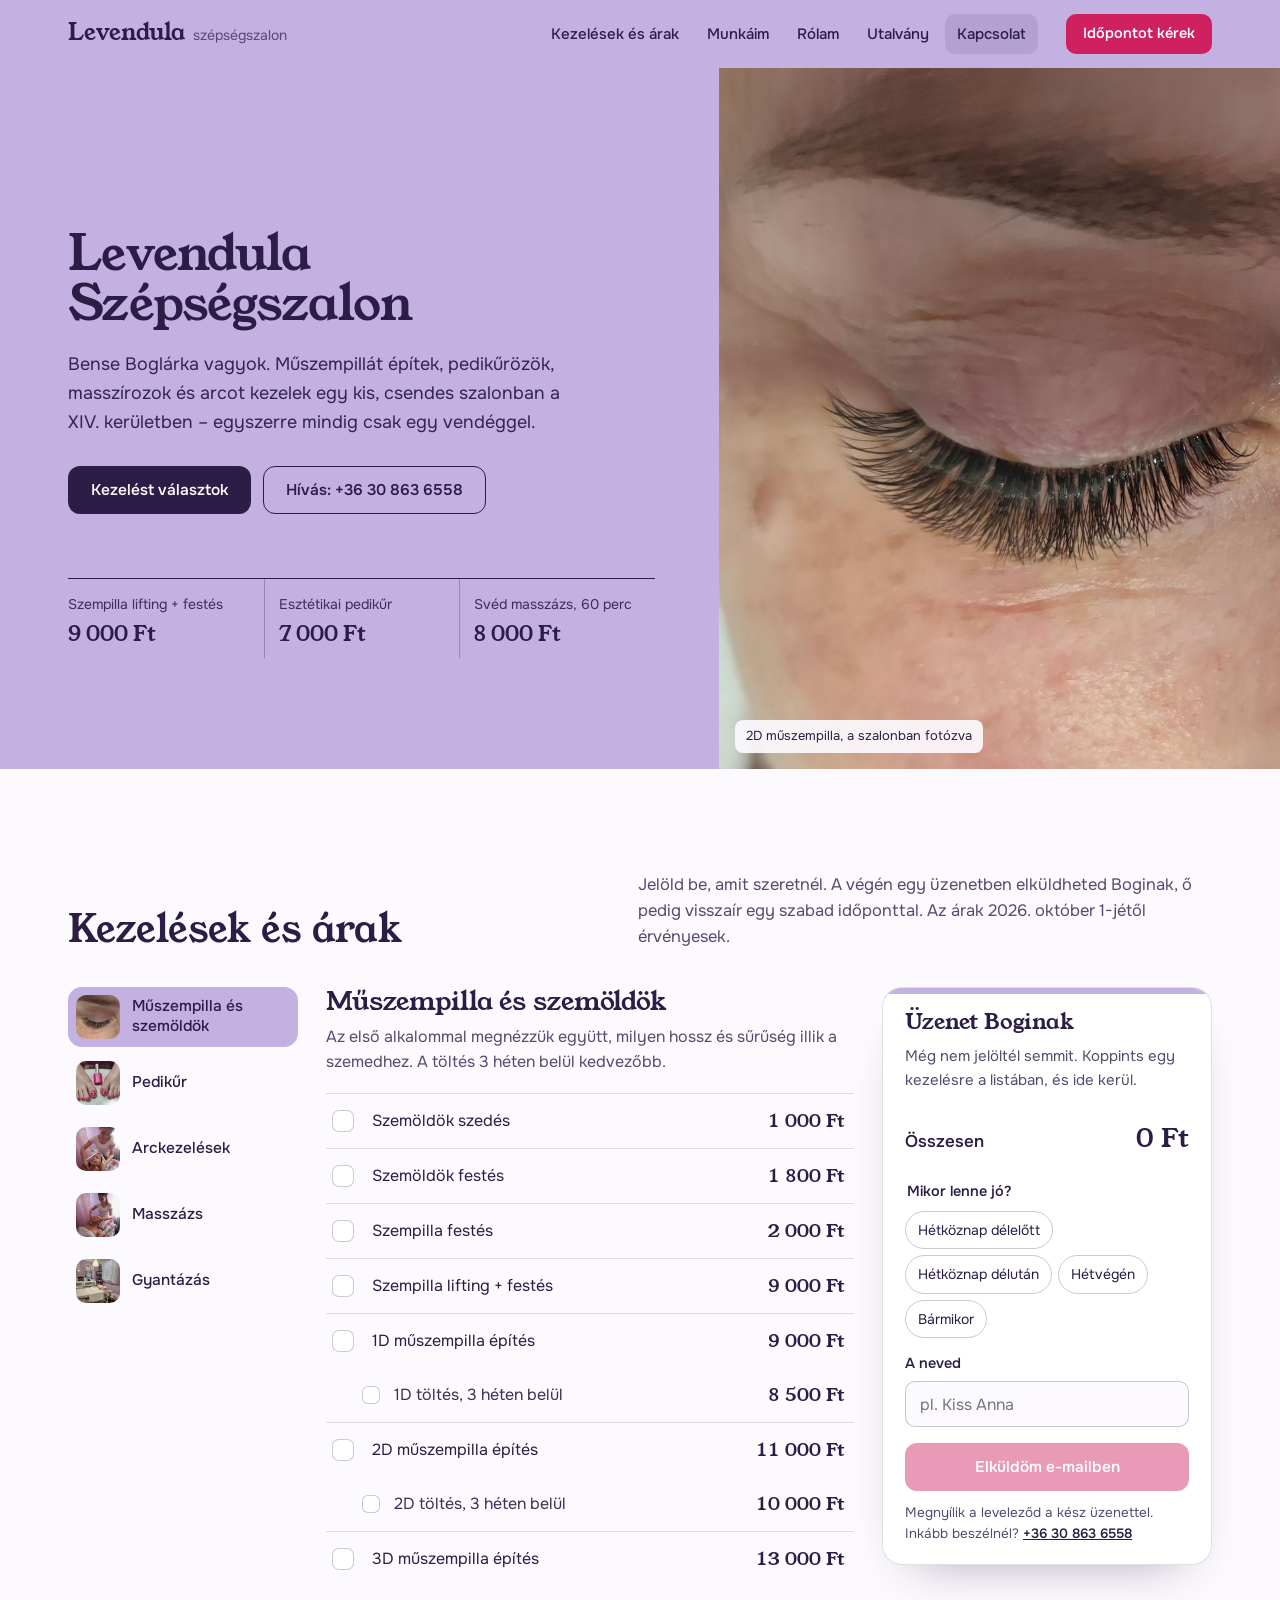
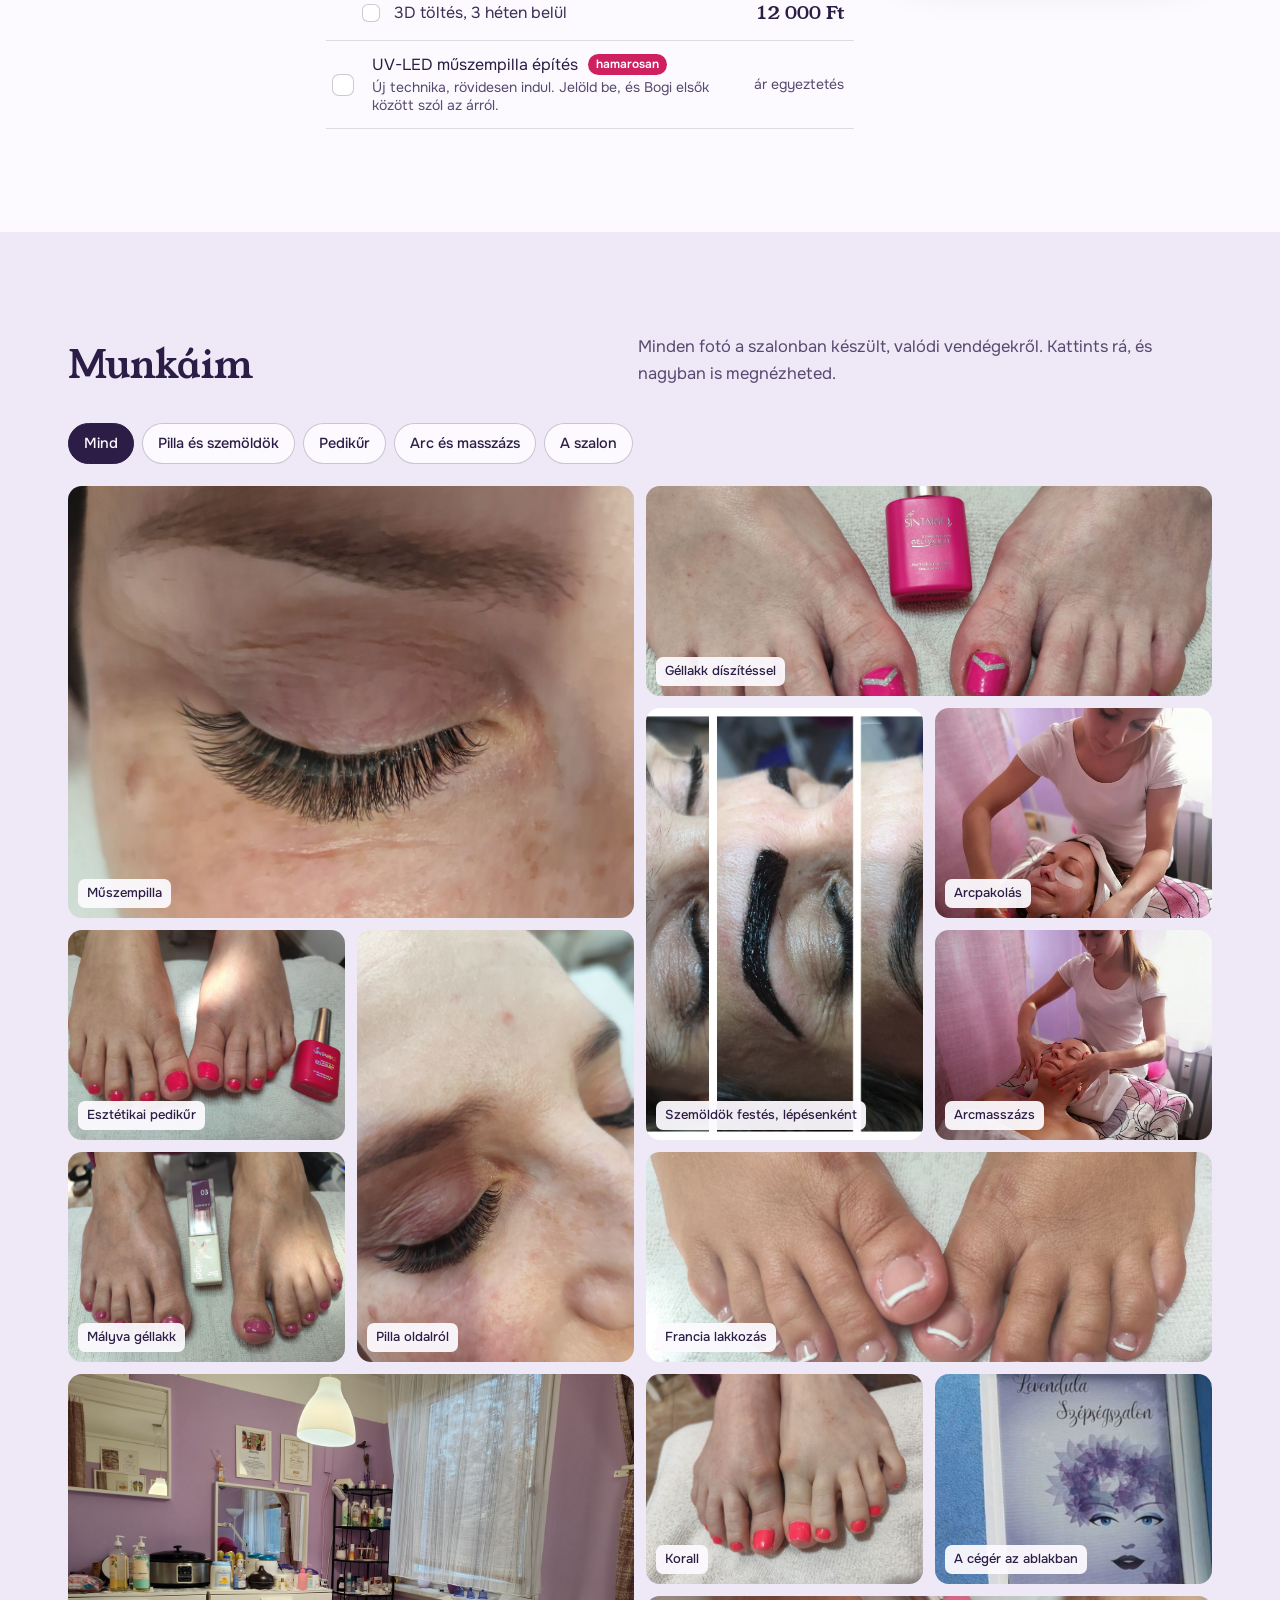
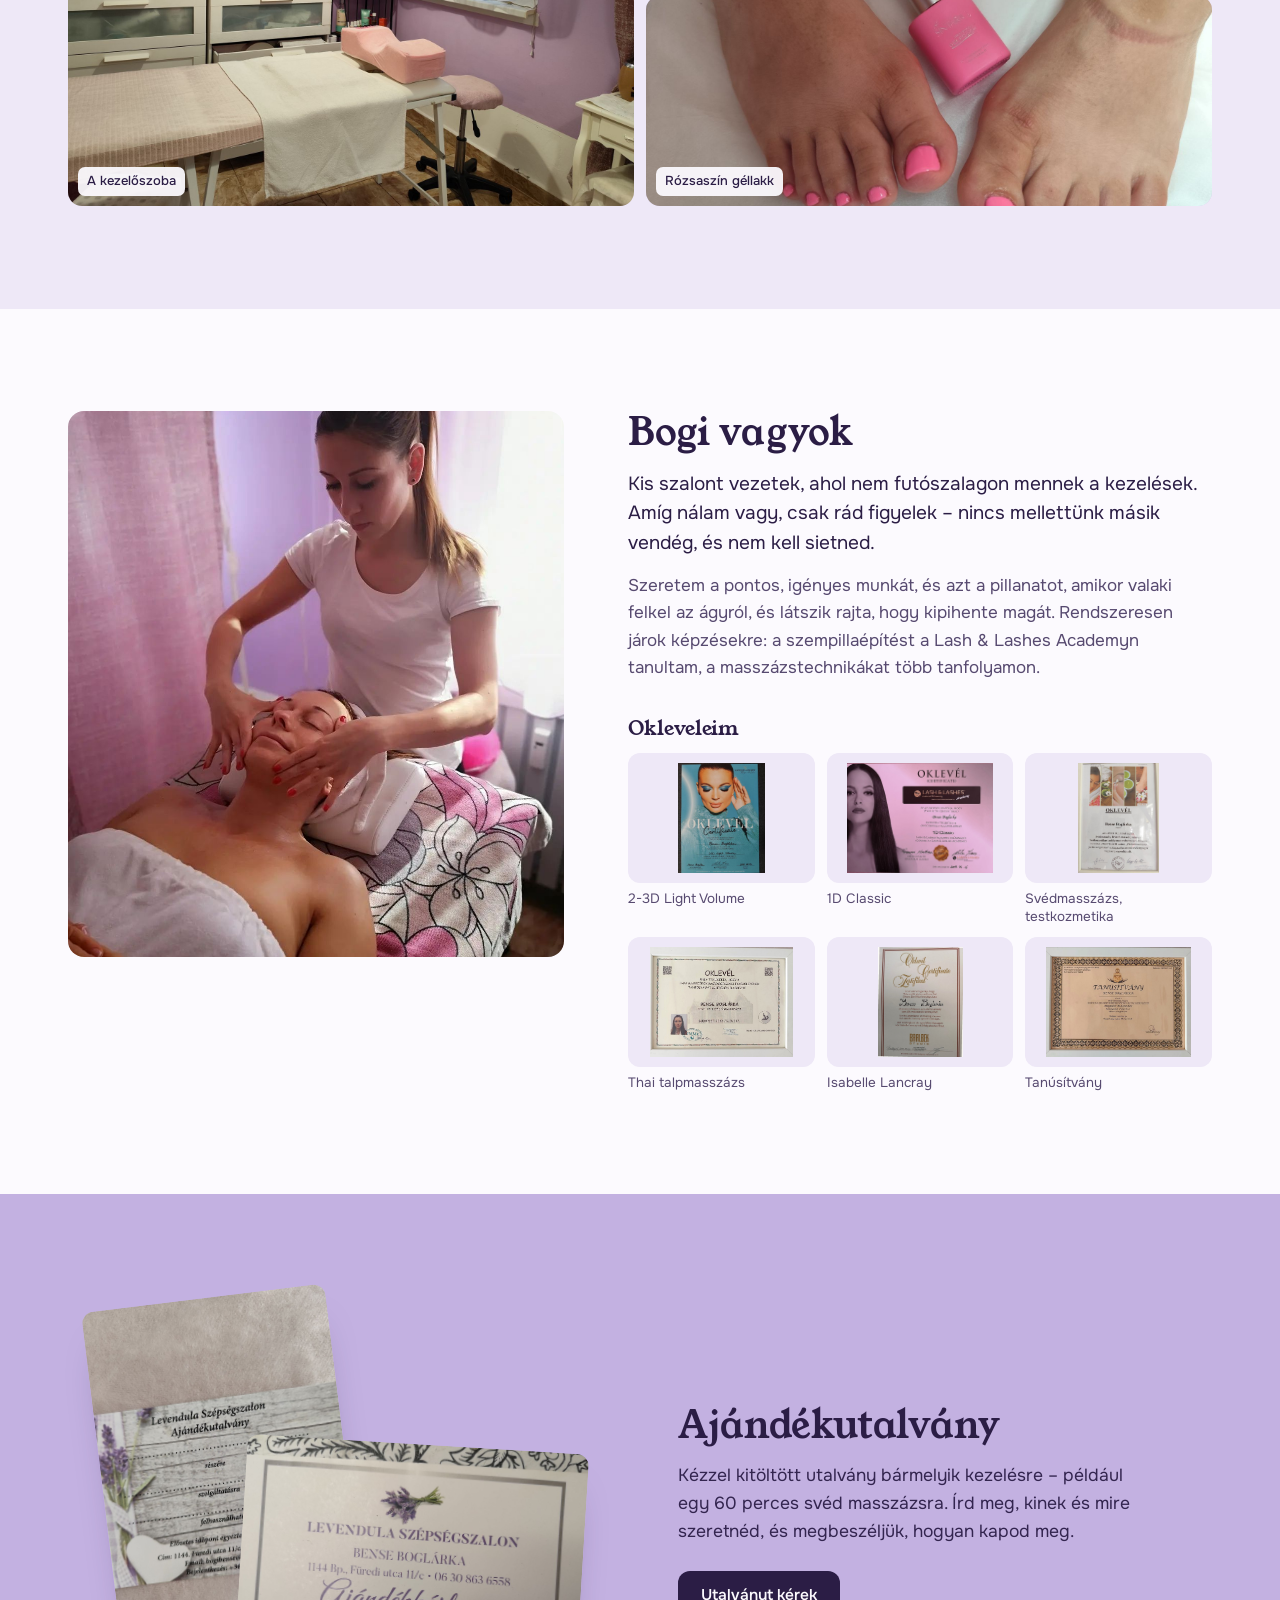
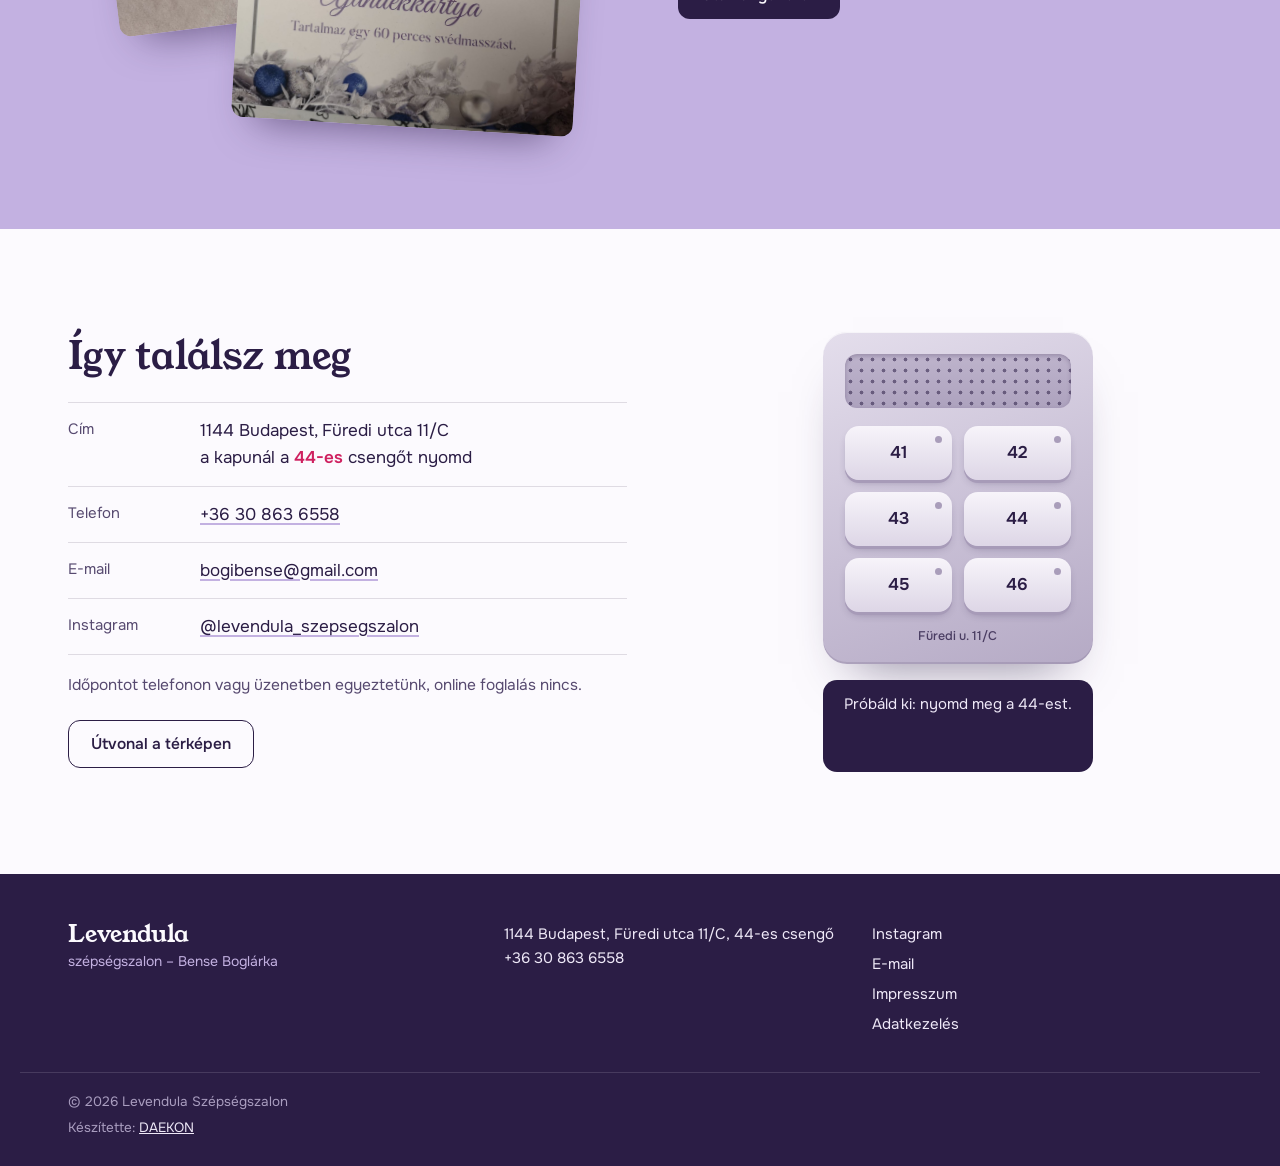
==== commit 7426cee6: "Levendula: teljes újratervezés – lila fal + géllakk-pink paletta, kezelés-összeállító árlista kész e" ====
--- a/index.html
+++ b/index.html
@@ -4,10 +4,11 @@
 <meta charset="UTF-8">
 <meta name="viewport" content="width=device-width, initial-scale=1">
 <title>Levendula Szépségszalon – Bense Boglárka | Budapest XIV.</title>
-<meta name="description" content="Levendula Szépségszalon – műszempilla, pedikűr, masszázs, arckezelés és gyantázás Budapest XIV. kerületében. Bense Boglárka személyes szalonja.">
+<meta name="description" content="Levendula Szépségszalon – műszempilla, pedikűr, masszázs, arckezelés és gyantázás Budapest XIV. kerületében. Válaszd ki a kezeléseket, és küldd el Boginak egy üzenetben.">
+<meta name="theme-color" content="#C3B1E1">
 <meta property="og:title" content="Levendula Szépségszalon – Bense Boglárka">
-<meta property="og:description" content="Műszempilla, pedikűr, masszázs és arckezelés – személyesen, nyugodt környezetben.">
-<meta property="og:image" content="https://daekon-ship.github.io/levendula-szepsegszalon/assets/lash-landscape.jpg">
+<meta property="og:description" content="Műszempilla, pedikűr, masszázs és arckezelés – Bogi kis szalonjában, a XIV. kerületben.">
+<meta property="og:image" content="https://daekon-ship.github.io/levendula-szepsegszalon/assets/lash-closeup.jpg">
 <meta property="og:url" content="https://daekon-ship.github.io/levendula-szepsegszalon/">
 <meta property="og:type" content="website">
 <meta property="og:locale" content="hu_HU">
@@ -29,466 +30,380 @@
     "addressCountry": "HU"
   },
   "priceRange": "$$",
-  "image": "https://daekon-ship.github.io/levendula-szepsegszalon/assets/lash-landscape.jpg",
+  "image": "https://daekon-ship.github.io/levendula-szepsegszalon/assets/lash-closeup.jpg",
   "url": "https://daekon-ship.github.io/levendula-szepsegszalon/"
 }
 </script>
-<link rel="icon" href="data:image/svg+xml,%3Csvg xmlns='http://www.w3.org/2000/svg' viewBox='0 0 64 64'%3E%3Crect width='64' height='64' rx='14' fill='%233A3040'/%3E%3Ctext x='32' y='43' font-family='Georgia,serif' font-size='34' fill='%23F7F3EE' text-anchor='middle'%3EL%3C/text%3E%3C/svg%3E">
-<link rel="preload" href="fonts/cormorant-500-normal-latin.woff2" as="font" type="font/woff2" crossorigin>
-<link rel="preload" href="fonts/jost-300-normal-latin.woff2" as="font" type="font/woff2" crossorigin>
+<link rel="icon" href="data:image/svg+xml,%3Csvg xmlns='http://www.w3.org/2000/svg' viewBox='0 0 64 64'%3E%3Crect width='64' height='64' rx='16' fill='%23C3B1E1'/%3E%3Ctext x='32' y='44' font-family='Georgia,serif' font-size='36' fill='%232B1D45' text-anchor='middle'%3EL%3C/text%3E%3C/svg%3E">
+<link rel="preload" href="fonts/youngserif.woff" as="font" type="font/woff" crossorigin>
+<link rel="preload" href="fonts/onest-var.woff" as="font" type="font/woff" crossorigin>
 <link rel="canonical" href="https://daekon-ship.github.io/levendula-szepsegszalon/">
-<link rel="stylesheet" href="fonts/fonts.css">
-<link rel="stylesheet" href="styles.css?v=19">
+<link rel="stylesheet" href="styles.css?v=30">
+<script>document.documentElement.classList.add('js')</script>
 </head>
 <body>
 
-<!-- ============ HEADER ============ -->
+<a class="skip" href="#kezelesek">Ugrás a kezelésekhez</a>
+
 <header class="site-header" id="top">
   <div class="header-inner">
-    <a class="brand" href="#kezdo" aria-label="Levendula Szépségszalon – Kezdőlap">
+    <a class="brand" href="#kezdo" aria-label="Levendula Szépségszalon – kezdőlap">
       <span class="brand-name">Levendula</span>
-      <span class="brand-sub">Szépségszalon</span>
+      <span class="brand-sub">szépségszalon</span>
     </a>
-
     <nav class="main-nav" aria-label="Főmenü">
-      <ul>
-        <li><a href="#kezdo">Kezdőlap</a></li>
-        <li><a href="#szolgaltatasok">Szolgáltatások</a></li>
-        <li><a href="#munkaim">Munkáim</a></li>
-        <li><a href="#rolam">Rólam</a></li>
-        <li><a href="#arlista">Árlista</a></li>
-        <li><a href="#kapcsolat">Kapcsolat</a></li>
+      <a href="#kezelesek">Kezelések és árak</a>
+      <a href="#munkaim">Munkáim</a>
+      <a href="#rolam">Rólam</a>
+      <a href="#utalvany">Utalvány</a>
+      <a href="#kapcsolat">Kapcsolat</a>
+    </nav>
+    <div class="header-actions">
+      <a class="btn btn-pink btn-sm header-cta" href="#kezelesek">Időpontot kérek</a>
+      <button class="menu-toggle" type="button" aria-label="Menü megnyitása" aria-expanded="false" aria-controls="mobilmenu"><span></span><span></span></button>
+    </div>
+  </div>
+  <nav class="mobile-menu" id="mobilmenu" aria-label="Mobil menü" hidden>
+    <a href="#kezelesek">Kezelések és árak</a>
+    <a href="#munkaim">Munkáim</a>
+    <a href="#rolam">Rólam</a>
+    <a href="#utalvany">Ajándékutalvány</a>
+    <a href="#kapcsolat">Kapcsolat</a>
+    <a class="mm-phone" href="tel:+36308636558">+36 30 863 6558</a>
+  </nav>
+</header>
+
+<main>
+
+<!-- HERO -->
+<section class="hero" id="kezdo">
+  <div class="hero-field">
+    <div class="hero-copy">
+      <h1 class="hero-title"><span class="ht-line">Levendula</span> <span class="ht-line">Szépségszalon</span></h1>
+      <p class="hero-lead">Bense Boglárka vagyok. Műszempillát építek, pedikűrözök, masszírozok és arcot kezelek egy kis, csendes szalonban a XIV. kerületben – egyszerre mindig csak egy vendéggel.</p>
+      <div class="hero-cta">
+        <a class="btn btn-ink" href="#kezelesek">Kezelést választok</a>
+        <a class="btn btn-line" href="tel:+36308636558">Hívás: +36 30 863 6558</a>
+      </div>
+    </div>
+
+    <ul class="hero-prices" aria-label="Néhány ár a teljes árlistából">
+      <li><a href="#kezelesek" data-goto="pilla"><span>Szempilla lifting + festés</span><b>9 000 Ft</b></a></li>
+      <li><a href="#kezelesek" data-goto="pedikur"><span>Esztétikai pedikűr</span><b>7 000 Ft</b></a></li>
+      <li><a href="#kezelesek" data-goto="masszazs"><span>Svéd masszázs, 60 perc</span><b>8 000 Ft</b></a></li>
+    </ul>
+  </div>
+
+  <figure class="hero-photo">
+    <img src="assets/lash-closeup-tall.jpg" alt="Elkészült műszempilla közelről a Levendula Szépségszalonban" width="840" height="1050" fetchpriority="high">
+    <figcaption>2D műszempilla, a szalonban fotózva</figcaption>
+  </figure>
+</section>
+
+<!-- TREATMENT BUILDER -->
+<section class="builder" id="kezelesek" aria-labelledby="kez-title">
+  <div class="wrap">
+    <div class="sec-head">
+      <h2 id="kez-title">Kezelések és árak</h2>
+      <p>Jelöld be, amit szeretnél. A végén egy üzenetben elküldheted Boginak, ő pedig visszaír egy szabad időponttal. Az árak 2026. október 1-jétől érvényesek.</p>
+    </div>
+
+    <div class="b-layout">
+      <div class="b-tabs" role="tablist" aria-label="Kategóriák">
+        <button class="b-tab is-active" type="button" role="tab" id="tab-pilla" aria-controls="cat-pilla" aria-selected="true" data-cat="pilla">
+          <img src="assets/lash-closeup.jpg" alt="" width="1200" height="900"><span>Műszempilla és szemöldök</span><i class="b-count" aria-hidden="true"></i>
+        </button>
+        <button class="b-tab" type="button" role="tab" id="tab-pedikur" aria-controls="cat-pedikur" aria-selected="false" data-cat="pedikur" tabindex="-1">
+          <img src="assets/pedi-01.jpg" alt="" width="1600" height="1200"><span>Pedikűr</span><i class="b-count" aria-hidden="true"></i>
+        </button>
+        <button class="b-tab" type="button" role="tab" id="tab-arc" aria-controls="cat-arc" aria-selected="false" data-cat="arc" tabindex="-1">
+          <img src="assets/treatment-mask.jpg" alt="" width="1080" height="1080"><span>Arckezelések</span><i class="b-count" aria-hidden="true"></i>
+        </button>
+        <button class="b-tab" type="button" role="tab" id="tab-masszazs" aria-controls="cat-masszazs" aria-selected="false" data-cat="masszazs" tabindex="-1">
+          <img src="assets/treatment-massage.jpg" alt="" width="1080" height="1080"><span>Masszázs</span><i class="b-count" aria-hidden="true"></i>
+        </button>
+        <button class="b-tab" type="button" role="tab" id="tab-gyanta" aria-controls="cat-gyanta" aria-selected="false" data-cat="gyanta" tabindex="-1">
+          <img src="assets/salon-interior.jpg" alt="" width="1600" height="1200"><span>Gyantázás</span><i class="b-count" aria-hidden="true"></i>
+        </button>
+      </div>
+
+      <div class="b-panels">
+        <div class="b-panel is-active" id="cat-pilla" role="tabpanel" aria-labelledby="tab-pilla" data-cat="pilla">
+          <h3>Műszempilla és szemöldök</h3>
+          <p class="b-intro">Az első alkalommal megnézzük együtt, milyen hossz és sűrűség illik a szemedhez. A töltés 3 héten belül kedvezőbb.</p>
+          <ul class="t-list">
+            <li><button class="t-item" type="button" aria-pressed="false" data-price="1000"><span class="t-name">Szemöldök szedés</span><span class="t-price">1 000 Ft</span></button></li>
+            <li><button class="t-item" type="button" aria-pressed="false" data-price="1800"><span class="t-name">Szemöldök festés</span><span class="t-price">1 800 Ft</span></button></li>
+            <li><button class="t-item" type="button" aria-pressed="false" data-price="2000"><span class="t-name">Szempilla festés</span><span class="t-price">2 000 Ft</span></button></li>
+            <li><button class="t-item" type="button" aria-pressed="false" data-price="9000"><span class="t-name">Szempilla lifting + festés</span><span class="t-price">9 000 Ft</span></button></li>
+            <li class="t-group">
+              <button class="t-item" type="button" aria-pressed="false" data-price="9000"><span class="t-name">1D műszempilla építés</span><span class="t-price">9 000 Ft</span></button>
+              <button class="t-item t-sub" type="button" aria-pressed="false" data-price="8500"><span class="t-name">1D töltés, 3 héten belül</span><span class="t-price">8 500 Ft</span></button>
+            </li>
+            <li class="t-group">
+              <button class="t-item" type="button" aria-pressed="false" data-price="11000"><span class="t-name">2D műszempilla építés</span><span class="t-price">11 000 Ft</span></button>
+              <button class="t-item t-sub" type="button" aria-pressed="false" data-price="10000"><span class="t-name">2D töltés, 3 héten belül</span><span class="t-price">10 000 Ft</span></button>
+            </li>
+            <li class="t-group">
+              <button class="t-item" type="button" aria-pressed="false" data-price="13000"><span class="t-name">3D műszempilla építés</span><span class="t-price">13 000 Ft</span></button>
+              <button class="t-item t-sub" type="button" aria-pressed="false" data-price="12000"><span class="t-name">3D töltés, 3 héten belül</span><span class="t-price">12 000 Ft</span></button>
+            </li>
+            <li><button class="t-item t-new" type="button" aria-pressed="false" data-price="0" data-ask="1"><span class="t-name">UV-LED műszempilla építés <em class="tag">hamarosan</em><small>Új technika, rövidesen indul. Jelöld be, és Bogi elsők között szól az árról.</small></span><span class="t-price">ár egyeztetés</span></button></li>
+          </ul>
+        </div>
+
+        <div class="b-panel" id="cat-pedikur" role="tabpanel" aria-labelledby="tab-pedikur" data-cat="pedikur" hidden>
+          <h3>Pedikűr</h3>
+          <p class="b-intro">A mini pedikűr körömformázás és körömágy-tisztítás, az esztétikai pedikűr ehhez talpápolást is ad. A kiegészítőket a fő kezelés mellé jelöld.</p>
+          <ul class="t-list">
+            <li><button class="t-item" type="button" aria-pressed="false" data-price="3500"><span class="t-name">Mini pedikűr</span><span class="t-price">3 500 Ft</span></button></li>
+            <li><button class="t-item" type="button" aria-pressed="false" data-price="5000"><span class="t-name">Mini pedikűr + lakk</span><span class="t-price">5 000 Ft</span></button></li>
+            <li><button class="t-item" type="button" aria-pressed="false" data-price="7000"><span class="t-name">Mini pedikűr + géllakk</span><span class="t-price">7 000 Ft</span></button></li>
+            <li><button class="t-item" type="button" aria-pressed="false" data-price="5000"><span class="t-name">Mini pedikűr + japán méhviaszos ápolás</span><span class="t-price">5 000 Ft</span></button></li>
+            <li><button class="t-item" type="button" aria-pressed="false" data-price="7000"><span class="t-name">Esztétikai pedikűr</span><span class="t-price">7 000 Ft</span></button></li>
+            <li><button class="t-item" type="button" aria-pressed="false" data-price="8000" data-from="1"><span class="t-name">Esztétikai pedikűr + lakk</span><span class="t-price">8 000 Ft-tól</span></button></li>
+            <li><button class="t-item" type="button" aria-pressed="false" data-price="10000" data-from="1"><span class="t-name">Esztétikai pedikűr + géllakk</span><span class="t-price">10 000 Ft-tól</span></button></li>
+            <li><button class="t-item" type="button" aria-pressed="false" data-price="8000"><span class="t-name">Esztétikai pedikűr + japán méhviaszos ápolás</span><span class="t-price">8 000 Ft</span></button></li>
+          </ul>
+          <h4 class="t-subhead">Kiegészítők</h4>
+          <ul class="t-list t-list-addon">
+            <li><button class="t-item" type="button" aria-pressed="false" data-price="500" data-addon="1"><span class="t-name">Francia lakkozás</span><span class="t-price">+ 500 Ft</span></button></li>
+            <li><button class="t-item" type="button" aria-pressed="false" data-price="800" data-addon="1"><span class="t-name">Géllakk leszedés</span><span class="t-price">+ 800 Ft</span></button></li>
+            <li><button class="t-item" type="button" aria-pressed="false" data-price="300" data-addon="1"><span class="t-name">Díszítés: kő, matrica, fólia</span><span class="t-price">+ 300 Ft</span></button></li>
+            <li><button class="t-item" type="button" aria-pressed="false" data-price="1000" data-addon="1"><span class="t-name">Tyúkszem, benőtt köröm vagy sarokrepedés kezelése</span><span class="t-price">+ 1 000 Ft</span></button></li>
+          </ul>
+        </div>
+
+        <div class="b-panel" id="cat-arc" role="tabpanel" aria-labelledby="tab-arc" data-cat="arc" hidden>
+          <h3>Arckezelések</h3>
+          <p class="b-intro">Masszázs és pakolás az arcnak – fél óra, amikor tényleg csak fekszel és pihensz.</p>
+          <ul class="t-list">
+            <li><button class="t-item" type="button" aria-pressed="false" data-price="5000"><span class="t-name">Arcmasszázs kezelés<small>krémes, kozmetikai</small></span><span class="t-price">5 000 Ft</span></button></li>
+            <li><button class="t-item" type="button" aria-pressed="false" data-price="6000"><span class="t-name">Arcmasszázs + pakolás</span><span class="t-price">6 000 Ft</span></button></li>
+            <li><button class="t-item" type="button" aria-pressed="false" data-price="5500"><span class="t-name">Meleg szépségvitaminos arcmasszázs</span><span class="t-price">5 500 Ft</span></button></li>
+            <li><button class="t-item" type="button" aria-pressed="false" data-price="6000"><span class="t-name">Lávaköves arcmasszázs</span><span class="t-price">6 000 Ft</span></button></li>
+            <li><button class="t-item" type="button" aria-pressed="false" data-price="7000"><span class="t-name">Lávaköves arcmasszázs + legyezőecset</span><span class="t-price">7 000 Ft</span></button></li>
+            <li><button class="t-item" type="button" aria-pressed="false" data-price="6500"><span class="t-name">Keleti spa lifting arcmasszázs</span><span class="t-price">6 500 Ft</span></button></li>
+          </ul>
+        </div>
+
+        <div class="b-panel" id="cat-masszazs" role="tabpanel" aria-labelledby="tab-masszazs" data-cat="masszazs" hidden>
+          <h3>Masszázs</h3>
+          <p class="b-intro">Svéd, lávaköves vagy thai talpmasszázs. Ha rendszeresen jönnél, az 5 alkalmas bérlet olcsóbb.</p>
+          <ul class="t-list">
+            <li class="t-group">
+              <button class="t-item" type="button" aria-pressed="false" data-price="8000"><span class="t-name">Svéd masszázs, 60 perc</span><span class="t-price">8 000 Ft</span></button>
+              <button class="t-item t-sub" type="button" aria-pressed="false" data-price="12000"><span class="t-name">Svéd masszázs, 90 perc</span><span class="t-price">12 000 Ft</span></button>
+              <button class="t-item t-sub" type="button" aria-pressed="false" data-price="32000"><span class="t-name">Bérlet: 5 × 60 perc svéd masszázs</span><span class="t-price">32 000 Ft</span></button>
+            </li>
+            <li class="t-group">
+              <button class="t-item" type="button" aria-pressed="false" data-price="9000"><span class="t-name">Lávaköves masszázs, 60 perc</span><span class="t-price">9 000 Ft</span></button>
+              <button class="t-item t-sub" type="button" aria-pressed="false" data-price="13000"><span class="t-name">Lávaköves masszázs, 90 perc</span><span class="t-price">13 000 Ft</span></button>
+            </li>
+            <li class="t-group">
+              <button class="t-item" type="button" aria-pressed="false" data-price="8000"><span class="t-name">Thai talpmasszázs</span><span class="t-price">8 000 Ft</span></button>
+              <button class="t-item t-sub" type="button" aria-pressed="false" data-price="32000"><span class="t-name">Bérlet: 5 alkalom thai talpmasszázs</span><span class="t-price">32 000 Ft</span></button>
+            </li>
+            <li><button class="t-item" type="button" aria-pressed="false" data-price="1000" data-addon="1"><span class="t-name">Köpölyözés a masszázs mellé</span><span class="t-price">+ 1 000 Ft</span></button></li>
+          </ul>
+        </div>
+
+        <div class="b-panel" id="cat-gyanta" role="tabpanel" aria-labelledby="tab-gyanta" data-cat="gyanta" hidden>
+          <h3>Gyantázás</h3>
+          <p class="b-intro">A hónaljat és a bikinivonalat cukorpasztával szedem, ez kíméletesebb az érzékeny bőrnek.</p>
+          <ul class="t-list">
+            <li><button class="t-item" type="button" aria-pressed="false" data-price="1200"><span class="t-name">Szemöldök vagy bajusz</span><span class="t-price">1 200 Ft</span></button></li>
+            <li><button class="t-item" type="button" aria-pressed="false" data-price="2000"><span class="t-name">Hónalj<small>cukorpasztával</small></span><span class="t-price">2 000 Ft</span></button></li>
+            <li><button class="t-item" type="button" aria-pressed="false" data-price="2500"><span class="t-name">Bikinivonal<small>cukorpasztával</small></span><span class="t-price">2 500 Ft</span></button></li>
+            <li><button class="t-item" type="button" aria-pressed="false" data-price="3000"><span class="t-name">Comb</span><span class="t-price">3 000 Ft</span></button></li>
+            <li><button class="t-item" type="button" aria-pressed="false" data-price="3500"><span class="t-name">Láb térdig</span><span class="t-price">3 500 Ft</span></button></li>
+            <li><button class="t-item" type="button" aria-pressed="false" data-price="5500"><span class="t-name">Láb végig</span><span class="t-price">5 500 Ft</span></button></li>
+            <li><button class="t-item" type="button" aria-pressed="false" data-price="3000"><span class="t-name">Alkar</span><span class="t-price">3 000 Ft</span></button></li>
+            <li><button class="t-item" type="button" aria-pressed="false" data-price="4000"><span class="t-name">Kar végig</span><span class="t-price">4 000 Ft</span></button></li>
+            <li><button class="t-item" type="button" aria-pressed="false" data-price="4000"><span class="t-name">Mellkas</span><span class="t-price">4 000 Ft</span></button></li>
+            <li><button class="t-item" type="button" aria-pressed="false" data-price="5500"><span class="t-name">Teljes hát</span><span class="t-price">5 500 Ft</span></button></li>
+          </ul>
+        </div>
+      </div>
+
+      <aside class="note" id="uzenet" aria-labelledby="note-title">
+        <div class="note-card">
+          <div class="note-head">
+            <h3 id="note-title">Üzenet Boginak</h3>
+            <button class="note-close" type="button" aria-label="Üzenet bezárása">×</button>
+          </div>
+          <p class="note-empty">Még nem jelöltél semmit. Koppints egy kezelésre a listában, és ide kerül.</p>
+          <ul class="note-list" aria-live="polite"></ul>
+          <div class="note-total" hidden>
+            <span>Összesen</span>
+            <b class="note-sum">0 Ft</b>
+          </div>
+          <p class="note-hint" hidden></p>
+
+          <fieldset class="note-when">
+            <legend>Mikor lenne jó?</legend>
+            <label><input type="checkbox" value="hétköznap délelőtt"><span>Hétköznap délelőtt</span></label>
+            <label><input type="checkbox" value="hétköznap délután"><span>Hétköznap délután</span></label>
+            <label><input type="checkbox" value="hétvégén"><span>Hétvégén</span></label>
+            <label><input type="checkbox" value="bármikor"><span>Bármikor</span></label>
+          </fieldset>
+          <label class="note-name">
+            <span>A neved</span>
+            <input type="text" name="nev" autocomplete="name" placeholder="pl. Kiss Anna">
+          </label>
+
+          <a class="btn btn-pink btn-block note-send" href="mailto:bogibense@gmail.com?subject=Id%C5%91pontk%C3%A9r%C3%A9s">Elküldöm e-mailben</a>
+          <p class="note-alt">Megnyílik a leveleződ a kész üzenettel. Inkább beszélnél? <a href="tel:+36308636558">+36 30 863 6558</a></p>
+        </div>
+      </aside>
+    </div>
+  </div>
+</section>
+
+<!-- WORK -->
+<section class="work" id="munkaim" aria-labelledby="work-title">
+  <div class="wrap">
+    <div class="sec-head">
+      <h2 id="work-title">Munkáim</h2>
+      <p>Minden fotó a szalonban készült, valódi vendégekről. Kattints rá, és nagyban is megnézheted.</p>
+    </div>
+    <div class="w-filter" role="group" aria-label="Szűrés kezelés szerint">
+      <button type="button" class="chip is-on" aria-pressed="true" data-f="all">Mind</button>
+      <button type="button" class="chip" aria-pressed="false" data-f="pilla">Pilla és szemöldök</button>
+      <button type="button" class="chip" aria-pressed="false" data-f="pedikur">Pedikűr</button>
+      <button type="button" class="chip" aria-pressed="false" data-f="kezeles">Arc és masszázs</button>
+      <button type="button" class="chip" aria-pressed="false" data-f="szalon">A szalon</button>
+    </div>
+    <div class="w-grid">
+      <a class="w-item w-big" href="assets/lash-closeup.jpg" data-k="pilla"><img src="assets/lash-closeup.jpg" alt="Műszempilla építés – elkészült pillasor" width="1200" height="900" loading="lazy"><span>Műszempilla</span></a>
+      <a class="w-item w-wide" href="assets/pedi-01.jpg" data-k="pedikur"><img src="assets/pedi-01.jpg" alt="Pedikűr pink géllakkal, díszítéssel" width="1600" height="1200" loading="lazy"><span>Géllakk díszítéssel</span></a>
+      <a class="w-item w-tall" href="assets/brow-triptych.jpg" data-k="pilla"><img src="assets/brow-triptych.jpg" alt="Szemöldök festés három lépésben" width="1080" height="1080" loading="lazy"><span>Szemöldök festés, lépésenként</span></a>
+      <a class="w-item" href="assets/treatment-mask.jpg" data-k="kezeles"><img src="assets/treatment-mask.jpg" alt="Arcpakolás felvitele a szalonban" width="1080" height="1080" loading="lazy"><span>Arcpakolás</span></a>
+      <a class="w-item" href="assets/pedi-03.jpg" data-k="pedikur"><img src="assets/pedi-03.jpg" alt="Pedikűr piros géllakkal" width="1600" height="1200" loading="lazy"><span>Esztétikai pedikűr</span></a>
+      <a class="w-item w-tall" href="assets/lash-portrait.jpg" data-k="pilla"><img src="assets/lash-portrait.jpg" alt="Műszempilla oldalról" width="1050" height="1400" loading="lazy"><span>Pilla oldalról</span></a>
+      <a class="w-item w-wide" href="assets/pedi-04.jpg" data-k="pedikur"><img src="assets/pedi-04.jpg" alt="Pedikűr francia lakkozással" width="1600" height="1200" loading="lazy"><span>Francia lakkozás</span></a>
+      <a class="w-item" href="assets/treatment-massage.jpg" data-k="kezeles"><img src="assets/treatment-massage.jpg" alt="Arcmasszázs közben" width="1080" height="1080" loading="lazy"><span>Arcmasszázs</span></a>
+      <a class="w-item w-big" href="assets/salon-interior.jpg" data-k="szalon"><img src="assets/salon-interior.jpg" alt="A Levendula Szépségszalon belső tere a masszázságyal" width="1600" height="1200" loading="lazy"><span>A kezelőszoba</span></a>
+      <a class="w-item" href="assets/pedi-02.jpg" data-k="pedikur"><img src="assets/pedi-02.jpg" alt="Pedikűr mályva géllakkal" width="1600" height="1200" loading="lazy"><span>Mályva géllakk</span></a>
+      <a class="w-item" href="assets/pedi-05.jpg" data-k="pedikur"><img src="assets/pedi-05.jpg" alt="Pedikűr korall színnel" width="1600" height="1200" loading="lazy"><span>Korall</span></a>
+      <a class="w-item w-wide" href="assets/pedi-06.jpg" data-k="pedikur"><img src="assets/pedi-06.jpg" alt="Pedikűr rózsaszín géllakkal" width="1600" height="1200" loading="lazy"><span>Rózsaszín géllakk</span></a>
+      <a class="w-item" href="assets/salon-sign.jpg" data-k="szalon"><img src="assets/salon-sign.jpg" alt="A szalon festett cégére az ablakban" width="1400" height="1400" loading="lazy"><span>A cégér az ablakban</span></a>
+    </div>
+  </div>
+</section>
+
+<!-- ABOUT -->
+<section class="about" id="rolam" aria-labelledby="about-title">
+  <div class="wrap about-grid">
+    <figure class="about-photo">
+      <img src="assets/treatment-massage.jpg" alt="Bense Boglárka arcmasszázs közben" width="1080" height="1080" loading="lazy">
+    </figure>
+    <div class="about-text">
+      <h2 id="about-title">Bogi vagyok</h2>
+      <p class="lead">Kis szalont vezetek, ahol nem futószalagon mennek a kezelések. Amíg nálam vagy, csak rád figyelek – nincs mellettünk másik vendég, és nem kell sietned.</p>
+      <p>Szeretem a pontos, igényes munkát, és azt a pillanatot, amikor valaki felkel az ágyról, és látszik rajta, hogy kipihente magát. Rendszeresen járok képzésekre: a szempillaépítést a Lash &amp; Lashes Academyn tanultam, a masszázstechnikákat több tanfolyamon.</p>
+
+      <h3 class="cert-title">Okleveleim</h3>
+      <ul class="certs">
+        <li><a href="assets/cert-01.jpg" class="cert" data-cap="Lash &amp; Lashes Academy – 2-3D Light Volume"><img src="assets/cert-01.jpg" alt="Oklevél: Lash &amp; Lashes Academy, 2-3D Light Volume" width="952" height="1200" loading="lazy"><span>2-3D Light Volume</span></a></li>
+        <li><a href="assets/cert-02.jpg" class="cert" data-cap="Lash &amp; Lashes Academy – 1D Classic"><img src="assets/cert-02.jpg" alt="Oklevél: Lash &amp; Lashes Academy, 1D Classic" width="1200" height="900" loading="lazy"><span>1D Classic</span></a></li>
+        <li><a href="assets/cert-03.jpg" class="cert" data-cap="Pedi Suli – svédmasszőr, frissítő masszőr, testkozmetika"><img src="assets/cert-03.jpg" alt="Oklevél: Pedi Suli, svédmasszőr és testkozmetika" width="879" height="1194" loading="lazy"><span>Svédmasszázs, testkozmetika</span></a></li>
+        <li><a href="assets/cert-04.jpg" class="cert" data-cap="Thai talp- és lábmasszázs"><img src="assets/cert-04.jpg" alt="Oklevél: thai talp- és lábmasszázs" width="866" height="670" loading="lazy"><span>Thai talpmasszázs</span></a></li>
+        <li><a href="assets/cert-05.jpg" class="cert" data-cap="Isabelle Lancray speciális masszázsok – Baalbek Studio"><img src="assets/cert-05.jpg" alt="Oklevél: Isabelle Lancray speciális masszázsok" width="824" height="1068" loading="lazy"><span>Isabelle Lancray</span></a></li>
+        <li><a href="assets/cert-06.jpg" class="cert" data-cap="Szakmai tanúsítvány"><img src="assets/cert-06.jpg" alt="Szakmai tanúsítvány – Bense Boglárka" width="876" height="665" loading="lazy"><span>Tanúsítvány</span></a></li>
       </ul>
-    </nav>
-
-    <div class="header-actions">
-      <a class="ig-link" href="https://www.instagram.com/levendula_szepsegszalon/" target="_blank" rel="noopener" aria-label="Instagram">
-        <svg viewBox="0 0 24 24" width="18" height="18" fill="none" stroke="currentColor" stroke-width="1.5"><rect x="3" y="3" width="18" height="18" rx="5"/><circle cx="12" cy="12" r="4.2"/><circle cx="17.2" cy="6.8" r="1.1" fill="currentColor" stroke="none"/></svg>
-      </a>
-      <a class="btn btn-solid btn-sm header-cta" href="mailto:bogibense@gmail.com?subject=Id%C5%91pont%20egyeztet%C3%A9s">Írj nekem</a>
-      <button class="menu-toggle" aria-label="Menü" aria-expanded="false">
-        <span></span><span></span>
-      </button>
-    </div>
-  </div>
-</header>
-
-<!-- Mobile menu overlay -->
-<div class="mobile-menu" hidden>
-  <nav aria-label="Mobil menü">
-    <ul>
-      <li><a href="#kezdo">Kezdőlap</a></li>
-      <li><a href="#szolgaltatasok">Szolgáltatások</a></li>
-      <li><a href="#munkaim">Munkáim</a></li>
-      <li><a href="#rolam">Rólam</a></li>
-      <li><a href="#arlista">Árlista</a></li>
-      <li><a href="#kapcsolat">Kapcsolat</a></li>
-    </ul>
-    <div class="mobile-menu-foot">
-      <a href="tel:+36308636558">+36 30 8636 558</a>
-      <a href="https://www.instagram.com/levendula_szepsegszalon/" target="_blank" rel="noopener">@levendula_szepsegszalon</a>
-    </div>
-  </nav>
-</div>
-
-<main>
-
-<!-- ============ HERO ============ -->
-<section class="hero" id="kezdo">
-  <span class="hero-side" aria-hidden="true">Szalon · Budapest XIV.</span>
-  <div class="hero-grid">
-    <div class="hero-text">
-      <p class="hero-loc hero-seq" data-seq="0">Levendula Szépségszalon · Budapest XIV.</p>
-      <h1 class="hero-seq hero-t-h1" data-seq="1">Egy kis idő,<br><em>ami rólad szól.</em></h1>
-    </div>
-
-    <figure class="hero-media hero-seq hero-t-media" data-seq="2">
-      <picture>
-        <img src="assets/lash-landscape.jpg" alt="Műszempilla építés – elkészült szempillák a Levendula Szépségszalonban" width="2000" height="1500" fetchpriority="high" data-parallax="0.06">
-      </picture>
-      <figcaption class="hero-seq" data-seq="4">Műszempilla építés · Levendula Szépségszalon</figcaption>
-    </figure>
-
-    <div class="hero-intro">
-      <p class="hero-lead hero-seq" data-seq="3">Műszempilla, pedikűr, masszázs és arckezelés – személyesen, nyugodt környezetben, Bense Boglárka szalonjában.</p>
-      <div class="hero-cta hero-seq" data-seq="4">
-        <a class="btn btn-solid" href="#munkaim">Munkáim megtekintése</a>
-        <a class="btn btn-ghost" href="#kapcsolat">Kapcsolat</a>
+    </div>
+  </div>
+</section>
+
+<!-- GIFT -->
+<section class="gift" id="utalvany" aria-labelledby="gift-title">
+  <div class="wrap gift-grid">
+    <div class="gift-cards" aria-hidden="true">
+      <img class="gc gc-back" src="assets/giftcard-01.jpg" alt="" width="1050" height="1400" loading="lazy">
+      <img class="gc gc-front" src="assets/giftcard-03.jpg" alt="" width="1400" height="1159" loading="lazy">
+    </div>
+    <div class="gift-text">
+      <h2 id="gift-title">Ajándékutalvány</h2>
+      <p>Kézzel kitöltött utalvány bármelyik kezelésre – például egy 60 perces svéd masszázsra. Írd meg, kinek és mire szeretnéd, és megbeszéljük, hogyan kapod meg.</p>
+      <a class="btn btn-ink" href="mailto:bogibense@gmail.com?subject=Aj%C3%A1nd%C3%A9kutalv%C3%A1ny">Utalványt kérek</a>
+    </div>
+  </div>
+</section>
+
+<!-- CONTACT -->
+<section class="contact" id="kapcsolat" aria-labelledby="contact-title">
+  <div class="wrap contact-grid">
+    <div class="contact-text">
+      <h2 id="contact-title">Így találsz meg</h2>
+      <dl class="c-list">
+        <div><dt>Cím</dt><dd>1144 Budapest, Füredi utca 11/C<br>a kapunál a <b>44-es</b> csengőt nyomd</dd></div>
+        <div><dt>Telefon</dt><dd><a href="tel:+36308636558">+36 30 863 6558</a></dd></div>
+        <div><dt>E-mail</dt><dd><a href="mailto:bogibense@gmail.com">bogibense@gmail.com</a></dd></div>
+        <div><dt>Instagram</dt><dd><a href="https://www.instagram.com/levendula_szepsegszalon/" target="_blank" rel="noopener">@levendula_szepsegszalon</a></dd></div>
+      </dl>
+      <p class="c-note">Időpontot telefonon vagy üzenetben egyeztetünk, online foglalás nincs.</p>
+      <a class="btn btn-line-ink" href="https://www.google.com/maps/search/?api=1&amp;query=Budapest%2C+F%C3%BCredi+utca+11%2FC" target="_blank" rel="noopener">Útvonal a térképen</a>
+    </div>
+
+    <div class="intercom-wrap">
+      <div class="intercom" role="group" aria-label="Kapucsengő – a 44-es Bogi csengője">
+        <div class="ic-grille" aria-hidden="true"></div>
+        <div class="ic-keys">
+          <button type="button" class="ic-key" data-n="41">41</button>
+          <button type="button" class="ic-key" data-n="42">42</button>
+          <button type="button" class="ic-key" data-n="43">43</button>
+          <button type="button" class="ic-key ic-bogi" data-n="44">44</button>
+          <button type="button" class="ic-key" data-n="45">45</button>
+          <button type="button" class="ic-key" data-n="46">46</button>
+        </div>
+        <p class="ic-label">Füredi u. 11/C</p>
       </div>
-      <a class="hero-scroll hero-seq" data-seq="5" href="#mupilla" aria-label="Görgess lejjebb">Görgess</a>
-    </div>
-  </div>
-
-    <div class="trust-strip">
-      <div class="trust-item reveal r-row"><h3>Személyes figyelem</h3><p>Nem sietek – csak te és a kezelésed.</p></div>
-      <div class="trust-item reveal r-row d1"><h3>Nyugodt légkör</h3><p>Kis, csendes szalon, ahol tényleg megpihensz.</p></div>
-      <div class="trust-item reveal r-row d2"><h3>Szakmai háttér</h3><p>Valódi oklevelek, folyamatos képzések.</p></div>
-      <div class="trust-item reveal r-row d3"><h3>Visszatérő vendégek</h3><p>A legtöbb vendégem évek óta hozzám jár.</p></div>
-    </div>
-</section>
-
-<!-- ============ FEATURED EYELASH ============ -->
-<section class="lashes" id="mupilla">
-  <div class="lashes-grid">
-    <div class="lashes-media">
-      <figure class="lm-main reveal r-media">
-        <img src="assets/lash-portrait.jpg" alt="Műszempilla építés – elkészült pillasor közelről" width="1050" height="1400" loading="lazy">
-      </figure>
-      <figure class="lm-sub reveal d2">
-        <img src="assets/brow-triptych.jpg" alt="Szemöldök festés lépésről lépésre" width="1080" height="1080" loading="lazy">
-      </figure>
-    </div>
-
-    <div class="lashes-text">
-      <p class="eyebrow reveal"><b>01</b>Műszempilla</p>
-      <h2 class="reveal d1">Pillák, amiket<br><em>reggel is szívesen nézel.</em></h2>
-      <p class="body-lg reveal d2">Műszempilla építés, töltés és lifting – mindig a te szemedhez és természetes formádhoz igazítva. Az első alkalommal együtt megkeressük, mi áll jól neked.</p>
-
-      <ul class="tick-list reveal d3">
-        <li>1D, 2D, 3D műszempilla építés</li>
-        <li>Műszempilla töltés</li>
-        <li>Szempilla lifting + festés</li>
-        <li>Szemöldök szedés és festés</li>
-        <li>Szempilla festés</li>
-      </ul>
-
-      <div class="reveal d3">
-        <a class="btn btn-solid" href="mailto:bogibense@gmail.com?subject=M%C5%B1szempilla%20id%C5%91pont">Időpont egyeztetés üzenetben</a>
+      <div class="ic-screen" aria-live="polite">
+        <p class="ic-msg">Próbáld ki: nyomd meg a 44-est.</p>
+        <div class="ic-actions" hidden>
+          <a class="btn btn-pink btn-sm" href="tel:+36308636558">Hívom</a>
+          <a class="btn btn-line-ink btn-sm" href="#kezelesek">Kezelést választok</a>
+        </div>
       </div>
     </div>
   </div>
 </section>
 
-<!-- ============ UV-LED FEATURE ============ -->
-<section class="uvled" id="uvled">
-  <div class="uvled-inner">
-    <div class="uvled-text">
-      <span class="badge reveal">Újdonság</span>
-      <h2 class="reveal d1">UV-LED műszempilla<br><em>építés</em></h2>
-      <p class="body-lg reveal d2">Új generációs építési technika, amellyel hamarosan én is dolgozni fogok. Az első részleteket és az árakat az érdeklődőknek elsők között mondom el – ha te is kipróbálnád, szólj időben.</p>
-      <div class="reveal d3">
-        <a class="btn btn-light" href="mailto:bogibense@gmail.com?subject=UV-LED%20m%C5%B1szempilla%20%C3%A9rdekl%C5%91d%C3%A9s">Érdeklődöm az UV-LED pilláról</a>
-      </div>
-      <p class="fine reveal d3">Az ár egyeztetés alatt – frissítjük, amint megvan.</p>
-    </div>
-    <figure class="uvled-media reveal d2">
-      <img src="assets/lash-landscape.jpg" alt="Szempilla közelről – az UV-LED műszempilla technika hamarosan elérhető" width="2000" height="1500" loading="lazy" data-parallax="0.06">
-    </figure>
-  </div>
-</section>
-
-<!-- ============ SERVICES INDEX ============ -->
-<section class="services" id="szolgaltatasok">
-  <div class="section-head">
-    <p class="eyebrow reveal"><b>02</b>Szolgáltatások</p>
-    <h2 class="reveal d1">Amivel <em>foglalkozom</em></h2>
-  </div>
-
-  <div class="service-index">
-    <a class="service-row reveal r-row" href="#mupilla" data-img="assets/lash-portrait.jpg">
-      <span class="srv-num">01</span>
-      <span class="srv-name">Műszempilla és szemöldök</span>
-      <span class="srv-desc">Szemöldök szedés, festés · Szempilla festés · 1D, 2D, 3D építés · Töltés · Lifting + festés · UV-LED újdonság</span>
-      <span class="srv-arrow" aria-hidden="true">→</span>
-    </a>
-    <a class="service-row reveal r-row" href="#arlista" data-img="assets/pedi-01.jpg">
-      <span class="srv-num">02</span>
-      <span class="srv-name">Pedikűr</span>
-      <span class="srv-desc">Mini és esztétikai pedikűr · Lakkozás, géllakk · Japán méhviaszos ápolás · Benőtt köröm, tyúkszem, sarokrepedés</span>
-      <span class="srv-arrow" aria-hidden="true">→</span>
-    </a>
-    <a class="service-row reveal r-row" href="#arlista" data-img="assets/treatment-mask.jpg">
-      <span class="srv-num">03</span>
-      <span class="srv-name">Arc- és testkezelések</span>
-      <span class="srv-desc">Pakolásos kezelés · Meleg szépségvitaminos arcmasszázs · Lávaköves arcmasszázs · Legyezőecset-masszázs · Keleti Spa lifting arcmasszázs</span>
-      <span class="srv-arrow" aria-hidden="true">→</span>
-    </a>
-    <a class="service-row reveal r-row" href="#arlista" data-img="assets/treatment-massage.jpg">
-      <span class="srv-num">04</span>
-      <span class="srv-name">Masszázs</span>
-      <span class="srv-desc">Svéd masszázs · Lávaköves masszázs · Thai talpmasszázs · Köpölyözés · Masszázsbérletek</span>
-      <span class="srv-arrow" aria-hidden="true">→</span>
-    </a>
-    <a class="service-row reveal r-row" href="#arlista" data-img="assets/brow-triptych.jpg">
-      <span class="srv-num">05</span>
-      <span class="srv-name">Gyantázás</span>
-      <span class="srv-desc">Szemöldök, bajusz · Láb, comb · Hónalj, kar · Hát, mellkas · Bikini vonal</span>
-      <span class="srv-arrow" aria-hidden="true">→</span>
-    </a>
-  </div>
-
-  <div class="service-float" aria-hidden="true"><img alt="" src="[data-uri]"></div>
-</section>
-
-<!-- ============ ABOUT / RÓLAM ============ -->
-<section class="about" id="rolam">
-  <div class="about-grid">      <figure class="about-media reveal r-media">        <img src="assets/treatment-massage.jpg" alt="Bense Boglárka arckezelés közben a szalonban" width="1080" height="1080" loading="lazy" data-parallax="0.09">
-      <figcaption>Bense Boglárka · alapító</figcaption>
-    </figure>
-
-    <div class="about-text">
-      <p class="eyebrow reveal"><b>03</b>Rólam</p>
-      <h2 class="reveal d1">Bense Boglárka vagyok,<br><em>a Levendula Szépségszalon tulajdonosa.</em></h2>
-      <p class="body-lg reveal d2">Kis, személyes szalont vezetek, ahol vendégként nem egy szolgáltatást kapsz, hanem időt és figyelmet. Szeretem a szép, igényes munkát – és azt, amikor valaki elégedetten, feltöltődve távozik.</p>
-
-      <div class="about-points reveal d3">
-        <div><h4>Személyes figyelem</h4><p>Minden kezelést a te igényeidhez igazítok.</p></div>
-        <div><h4>Nyugodt környezet</h4><p>Csendes szalon, ahol tényleg meg tudsz pihenni.</p></div>
-        <div><h4>Folyamatos fejlődés</h4><p>Rendszeresen képződöm, hogy mindig jobbat adhassak.</p></div>
-        <div><h4>Visszatérő vendégek</h4><p>A bizalom nálam nem egy alkalom kérdése.</p></div>
-      </div>
-    </div>
-  </div>
-</section>
-
-<!-- ============ QUALIFICATIONS ============ -->
-<section class="quals" id="oklevelek">
-  <div class="section-head">
-    <p class="eyebrow reveal"><b>04</b>Szakmaiság</p>
-    <h2 class="reveal d1">Folyamatos <em>szakmai fejlődés</em></h2>
-    <p class="section-lead reveal d2">A munkám alapja a folyamatos tanulás. Okleveleim valódi képzésekről, valódi vizsgákkal:</p>
-  </div>
-
-  <div class="cert-strip reveal d1">
-    <figure class="cert"><img src="assets/cert-01.jpg" alt="Oklevél – Lash &amp; Lashes Academy tréning" width="952" height="1200" loading="lazy"><figcaption>Lash &amp; Lashes · 2-3D Light Volume</figcaption></figure>
-    <figure class="cert"><img src="assets/cert-02.jpg" alt="Oklevél – Lash &amp; Lashes 1D Classic" width="1200" height="900" loading="lazy"><figcaption>Lash &amp; Lashes · 1D Classic</figcaption></figure>
-    <figure class="cert"><img src="assets/cert-03.jpg" alt="Oklevél – Pedi Suli tanfolyam" width="879" height="1194" loading="lazy"><figcaption>Pedi Suli · testkozmetika</figcaption></figure>
-    <figure class="cert"><img src="assets/cert-04.jpg" alt="Oklevél – thai talp- és lábmasszázs képzés" width="866" height="670" loading="lazy"><figcaption>Thai talp- és lábmasszázs</figcaption></figure>
-    <figure class="cert"><img src="assets/cert-05.jpg" alt="Oklevél – Isabelle Lancray speciális masszázsok" width="824" height="1068" loading="lazy"><figcaption>Isabelle Lancray · Baalbek Studio</figcaption></figure>
-    <figure class="cert"><img src="assets/cert-06.jpg" alt="Szakmai tanúsítvány – Bense Boglárka" width="876" height="665" loading="lazy"><figcaption>Szakmai tanúsítvány</figcaption></figure>
-  </div>
-
-  <p class="quals-note reveal d2">Műszempilla építés (Lash &amp; Lashes) · thai talp- és lábmasszázs · svéd és frissítő masszázs · testkozmetika · speciális masszázs technikák – folyamatosan bővülő tudással.</p>
-</section>
-
-<!-- ============ WORK / GALLERY ============ -->
-<section class="work" id="munkaim">
-  <div class="section-head">
-    <p class="eyebrow reveal"><b>05</b>Portfólió</p>
-    <h2 class="reveal d1">Munkáim</h2>
-    <p class="section-lead reveal d2">Valódi vendégek, valódi eredmények – minden kép a szalonomban készült.</p>
-  </div>
-
-  <div class="gallery">
-    <figure class="g-tall reveal"><img src="assets/lash-portrait.jpg" alt="Műszempilla építés – elkészült pillasor" width="1050" height="1400" loading="lazy"><figcaption>Műszempilla építés</figcaption></figure>
-    <figure class="g-wide reveal d1"><img src="assets/lash-landscape.jpg" alt="Szempilla közelről" width="2000" height="1500" loading="lazy"><figcaption>Szempilla részlet</figcaption></figure>
-    <figure class="reveal d2"><img src="assets/pedi-01.jpg" alt="Pedikűr – géllakkos lábak" width="1600" height="1200" loading="lazy"><figcaption>Pedikűr · géllakk</figcaption></figure>
-    <figure class="reveal"><img src="assets/brow-triptych.jpg" alt="Szemöldök festés lépésről lépésre" width="1080" height="1080" loading="lazy"><figcaption>Szemöldök festés</figcaption></figure>
-    <figure class="reveal d1"><img src="assets/pedi-02.jpg" alt="Pedikűr – mályvás géllakk" width="1600" height="1200" loading="lazy"><figcaption>Géllakk</figcaption></figure>
-    <figure class="g-tall reveal d2"><img src="assets/treatment-mask.jpg" alt="Arcpakolásos kezelés a szalonban" width="1080" height="1080" loading="lazy"><figcaption>Arcpakolás</figcaption></figure>
-    <figure class="g-wide reveal"><img src="assets/salon-interior.jpg" alt="A Levendula Szépségszalon belső tere" width="1600" height="1200" loading="lazy"><figcaption>A szalon</figcaption></figure>
-    <figure class="reveal d1"><img src="assets/pedi-03.jpg" alt="Pedikűr – piros géllakk" width="1600" height="1200" loading="lazy"><figcaption>Pedikűr</figcaption></figure>
-    <figure class="reveal d2"><img src="assets/pedi-04.jpg" alt="Esztétikai pedikűr – francia vonal" width="1600" height="1200" loading="lazy"><figcaption>Esztétikai pedikűr</figcaption></figure>
-    <figure class="g-wide reveal"><img src="assets/treatment-massage.jpg" alt="Arckezelés közben" width="1080" height="1080" loading="lazy"><figcaption>Arckezelés</figcaption></figure>
-    <figure class="reveal d1"><img src="assets/pedi-05.jpg" alt="Pedikűr – nyári szín" width="1600" height="1200" loading="lazy"><figcaption>Nyári szín</figcaption></figure>
-    <figure class="reveal"><img src="assets/salon-sign.jpg" alt="A Levendula Szépségszalon bejárata" width="1400" height="1400" loading="lazy"><figcaption>A szalon bejárata</figcaption></figure>
-    <figure class="reveal d2"><img src="assets/pedi-06.jpg" alt="Pedikűr – géllakk" width="1600" height="1200" loading="lazy"><figcaption>Géllakk</figcaption></figure>
-  </div>
-</section>
-
-<!-- ============ PRICE LIST ============ -->
-<section class="prices" id="arlista">
-  <div class="section-head">
-    <p class="eyebrow reveal"><b>06</b>Árlista</p>
-    <h2 class="reveal d1">Szolgáltatások <em>és árak</em></h2>
-    <p class="section-lead reveal d2">Itt találod a teljes, aktuális árlistámat – 2026. október 1-jétől érvényes árakkal. Az új szolgáltatások árát – így az UV-LED műszempilláét is – az indulás előtt egyeztetjük.</p>
-  </div>
-
-  <div class="price-tabs" role="tablist" aria-label="Árlista kategóriák">
-    <button class="ptab is-active" type="button" role="tab" aria-selected="true" data-tab="1">Műszempilla</button>
-    <button class="ptab" type="button" role="tab" aria-selected="false" data-tab="2">Pedikűr</button>
-    <button class="ptab" type="button" role="tab" aria-selected="false" data-tab="3">Arc &amp; test</button>
-    <button class="ptab" type="button" role="tab" aria-selected="false" data-tab="4">Masszázs</button>
-    <button class="ptab" type="button" role="tab" aria-selected="false" data-tab="5">Gyantázás</button>
-    <button class="ptab" type="button" role="tab" aria-selected="false" data-tab="6">Időpont</button>
-  </div>
-
-  <div class="price-grid">
-    <div class="price-block" data-block="1">
-      <h3>Műszempilla és szemöldök</h3>
-      <ul>
-        <li><span>Szemöldök szedés</span><em class="price">1 000 Ft</em></li>
-        <li><span>Szemöldök festés</span><em class="price">1 800 Ft</em></li>
-        <li><span>Szempilla festés</span><em class="price">2 000 Ft</em></li>
-        <li><span>1D műszempilla</span><em class="price">9 000 Ft</em></li>
-        <li class="sub"><span>töltés 3 héten belül</span><em class="price">8 500 Ft</em></li>
-        <li><span>2D műszempilla</span><em class="price">11 000 Ft</em></li>
-        <li class="sub"><span>töltés 3 héten belül</span><em class="price">10 000 Ft</em></li>
-        <li><span>3D műszempilla</span><em class="price">13 000 Ft</em></li>
-        <li class="sub"><span>töltés 3 héten belül</span><em class="price">12 000 Ft</em></li>
-        <li><span>Szempilla lifting + festés</span><em class="price">9 000 Ft</em></li>
-        <li class="is-new"><span>UV-LED műszempilla építés</span><em class="price">egyeztetés</em></li>
-      </ul>
-    </div>
-
-    <div class="price-block" data-block="2">
-      <h3>Pedikűr</h3>
-      <ul>
-        <li><span>Mini pedikűr</span><em class="price">3 500 Ft</em></li>
-        <li class="note"><span>körömformázás, körömágy-tisztítás</span></li>
-        <li><span>Mini pedikűr + lakk</span><em class="price">5 000 Ft</em></li>
-        <li><span>Esztétikai pedikűr</span><em class="price">7 000 Ft</em></li>
-        <li class="note"><span>körömápolás, talpápolás</span></li>
-        <li><span>Esztétikai pedikűr + lakk</span><em class="price">8 000 Ft-tól</em></li>
-        <li><span>Mini pedikűr + Japán méhviaszos ápolás</span><em class="price">5 000 Ft</em></li>
-        <li><span>Esztétikai pedikűr + Japán méhviaszos ápolás</span><em class="price">8 000 Ft</em></li>
-        <li><span>Mini pedikűr + géllakk</span><em class="price">7 000 Ft</em></li>
-        <li><span>Esztétikai pedikűr + géllakk</span><em class="price">10 000 Ft-tól</em></li>
-        <li><span>Francia lakkozás</span><em class="price">+ 500 Ft</em></li>
-        <li><span>Géllakk leszedés</span><em class="price">+ 800 Ft</em></li>
-        <li><span>Díszítés: kő, matrica, fólia</span><em class="price">+ 300 Ft</em></li>
-        <li><span>Tyúkszem, benőtt köröm, sarokrepedés kezelés</span><em class="price">+ 1 000 Ft</em></li>
-      </ul>
-    </div>
-
-    <div class="price-block" data-block="3">
-      <h3>Arc- és testkezelések</h3>
-      <ul>
-        <li><span>Arcmasszázs kezelés (krém, kozmetikai)</span><em class="price">5 000 Ft</em></li>
-        <li><span>Arcmasszázs + pakolás</span><em class="price">6 000 Ft</em></li>
-        <li><span>Meleg szépségvitaminos arcmasszázs</span><em class="price">5 500 Ft</em></li>
-        <li><span>Lávaköves arcmasszázs</span><em class="price">6 000 Ft</em></li>
-        <li><span>Lávaköves arcmasszázs + legyezőecset</span><em class="price">7 000 Ft</em></li>
-        <li><span>Keleti Spa lifting arcmasszázs</span><em class="price">6 500 Ft</em></li>
-      </ul>
-    </div>
-
-    <div class="price-block" data-block="4">
-      <h3>Masszázs</h3>
-      <ul>
-        <li class="is-featured"><span>Svéd masszázs 60 perc</span><em class="price">8 000 Ft</em></li>
-        <li><span>Svéd masszázs 90 perc</span><em class="price">12 000 Ft</em></li>
-        <li><span>Svéd masszázs bérlet, 5 × 60 perc</span><em class="price">32 000 Ft</em></li>
-        <li class="is-featured"><span>Lávaköves masszázs 60 perc</span><em class="price">9 000 Ft</em></li>
-        <li><span>Lávaköves masszázs 90 perc</span><em class="price">13 000 Ft</em></li>
-        <li class="is-featured"><span>Thai talpmasszázs</span><em class="price">8 000 Ft</em></li>
-        <li><span>Thai talpmasszázs bérlet, 5 alkalmas</span><em class="price">32 000 Ft</em></li>
-        <li><span>Köpölyözés (kiegészítő)</span><em class="price">+ 1 000 Ft</em></li>
-      </ul>
-    </div>
-
-    <div class="price-block" data-block="5">
-      <h3>Gyantázás</h3>
-      <ul>
-        <li><span>Szemöldök, bajusz</span><em class="price">1 200 Ft</em></li>
-        <li><span>Térdig láb</span><em class="price">3 500 Ft</em></li>
-        <li><span>Végig láb</span><em class="price">5 500 Ft</em></li>
-        <li><span>Comb</span><em class="price">3 000 Ft</em></li>
-        <li><span>Hónalj (cukorpasztával)</span><em class="price">2 000 Ft</em></li>
-        <li><span>Alkar</span><em class="price">3 000 Ft</em></li>
-        <li><span>Kar végig</span><em class="price">4 000 Ft</em></li>
-        <li><span>Teljes hát</span><em class="price">5 500 Ft</em></li>
-        <li><span>Mellkas</span><em class="price">4 000 Ft</em></li>
-        <li><span>Bikini vonal (cukorpasztával)</span><em class="price">2 500 Ft</em></li>
-      </ul>
-    </div>
-
-    <div class="price-cta" data-block="6">
-      <h3>Kérdésed van?</h3>
-      <p>Időpontot és minden új szolgáltatást – például az UV-LED műszempillát – továbbra is üzenetben egyeztetünk.</p>
-      <a class="btn btn-solid" href="mailto:bogibense@gmail.com?subject=%C3%81rlista%20%C3%A9rdekl%C5%91d%C3%A9s">Írj nekem</a>
-    </div>
-  </div>
-
-</section>
-
-<!-- ============ GIFT CARD ============ -->
-<section class="gift" id="ajandekutalvany">
-  <div class="gift-grid">      <figure class="gift-media reveal r-media">
-      <img src="assets/giftcard-01.jpg" alt="Levendula Szépségszalon ajándékutalvány" width="1050" height="1400" loading="lazy" data-parallax="0.07">
-    </figure>
-    <div class="gift-text">
-      <p class="eyebrow reveal"><b>07</b>Ajándék</p>
-      <h2 class="reveal d1">Ajándék<em>utalvány</em></h2>
-      <p class="body-lg reveal d2">Levendula Szépségszalon ajándékutalvány – választható szolgáltatásra, kézzel írt, személyes formában. Születésnapra, névnapra, vagy csak úgy.</p>
-      <div class="reveal d3">
-        <a class="btn btn-solid" href="mailto:bogibense@gmail.com?subject=Aj%C3%A1nd%C3%A9kutalv%C3%A1ny%20%C3%A9rdekl%C5%91d%C3%A9s">Érdeklődöm az utalványról</a>
-      </div>
-    </div>
-  </div>
-</section>
-
-<!-- ============ INSTAGRAM ============ -->
-<section class="instagram" id="instagram">
-  <div class="ig-head">
-    <p class="eyebrow reveal"><b>08</b>Instagram</p>
-    <h2 class="reveal d1">Még több munkám<br><em>Instagramon</em></h2>
-    <a class="ig-handle reveal d2" href="https://www.instagram.com/levendula_szepsegszalon/" target="_blank" rel="noopener">@levendula_szepsegszalon</a>
-  </div>
-
-  <div class="ig-grid reveal d1">
-    <a href="https://www.instagram.com/levendula_szepsegszalon/" target="_blank" rel="noopener"><img src="assets/lash-landscape.jpg" alt="Munka az Instagramról – szempilla" width="2000" height="1500" loading="lazy"></a>
-    <a href="https://www.instagram.com/levendula_szepsegszalon/" target="_blank" rel="noopener"><img src="assets/pedi-01.jpg" alt="Munka az Instagramról – pedikűr" width="1600" height="1200" loading="lazy"></a>
-    <a href="https://www.instagram.com/levendula_szepsegszalon/" target="_blank" rel="noopener"><img src="assets/brow-triptych.jpg" alt="Munka az Instagramról – szemöldök" width="1080" height="1080" loading="lazy"></a>
-    <a href="https://www.instagram.com/levendula_szepsegszalon/" target="_blank" rel="noopener"><img src="assets/pedi-06.jpg" alt="Munka az Instagramról – géllakk" width="1600" height="1200" loading="lazy"></a>
-    <a href="https://www.instagram.com/levendula_szepsegszalon/" target="_blank" rel="noopener"><img src="assets/salon-sign.jpg" alt="Levendula Szépségszalon – szalonjel" width="1400" height="1400" loading="lazy"></a>
-    <a href="https://www.instagram.com/levendula_szepsegszalon/" target="_blank" rel="noopener"><img src="assets/treatment-mask.jpg" alt="Munka az Instagramról – arckezelés" width="1080" height="1080" loading="lazy"></a>
-  </div>
-</section>
-
-<!-- ============ CONTACT ============ -->
-<section class="contact" id="kapcsolat">
-  <div class="contact-grid">
-    <div class="contact-text">
-      <p class="eyebrow reveal"><b>09</b>Kapcsolat</p>
-      <h2 class="reveal d1">Írj <em>nekem.</em></h2>
-      <p class="body-lg reveal d2">Időpontot üzenetben vagy telefonon egyeztetünk – röviden, személyesen, rugalmasan.</p>
-      <div class="contact-cta reveal d3">
-        <a class="btn btn-light" href="mailto:bogibense@gmail.com?subject=Id%C5%91pont%20egyeztet%C3%A9s">Írj nekem</a>
-        <a class="btn btn-outline-light" href="tel:+36308636558">Hívj fel</a>
-      </div>
-    </div>
-
-    <div class="contact-details reveal d2">
-      <div class="cd-row">
-        <span class="cd-label">Szalon</span>
-        <span class="cd-value">Levendula Szépségszalon<br>Bense Boglárka</span>
-      </div>
-      <div class="cd-row">
-        <span class="cd-label">Cím</span>
-        <span class="cd-value">1144 Budapest, Füredi utca 11/C<br><small>44-es kapucsengő</small></span>
-      </div>
-      <div class="cd-row">
-        <span class="cd-label">Telefon</span>
-        <span class="cd-value"><a href="tel:+36308636558">+36 30 8636 558</a></span>
-      </div>
-      <div class="cd-row">
-        <span class="cd-label">Instagram</span>
-        <span class="cd-value"><a href="https://www.instagram.com/levendula_szepsegszalon/" target="_blank" rel="noopener">@levendula_szepsegszalon</a></span>
-      </div>
-    </div>
-  </div>
-</section>
-
 </main>
 
-<!-- ============ FOOTER ============ -->
 <footer class="site-footer">
   <div class="footer-inner">
     <div class="footer-brand">
       <span class="brand-name">Levendula</span>
-      <span class="brand-sub">Szépségszalon · Bense Boglárka</span>
-    </div>
-    <div class="footer-addr">
-      1144 Budapest, Füredi utca 11/C · +36 30 8636 558
-    </div>
-    <div class="footer-links">
+      <span class="brand-sub">szépségszalon – Bense Boglárka</span>
+    </div>
+    <p class="footer-addr">1144 Budapest, Füredi utca 11/C, 44-es csengő<br><a href="tel:+36308636558">+36 30 863 6558</a></p>
+    <nav class="footer-links" aria-label="Lábléc">
       <a href="https://www.instagram.com/levendula_szepsegszalon/" target="_blank" rel="noopener">Instagram</a>
       <a href="mailto:bogibense@gmail.com">E-mail</a>
       <a href="impresszum.html">Impresszum</a>
       <a href="adatkezeles.html">Adatkezelés</a>
-      <a href="#top">Vissza az elejére ↑</a>
-    </div>
-  </div>
-  <p class="footer-copy">© 2026 Levendula Szépségszalon – Bense Boglárka</p>
-  <p class="site-credit"><span>Készítette:</span> <a href="https://daekon.hu" target="_blank" rel="noopener noreferrer">DAEKON</a></p>
+    </nav>
+  </div>
+  <p class="footer-copy">© 2026 Levendula Szépségszalon</p>
+  <p class="site-credit">Készítette: <a href="https://daekon.hu" target="_blank" rel="noopener noreferrer">DAEKON</a></p>
 </footer>
 
-<div class="cta-bar">
-  <a class="btn btn-solid cta-bar-btn" href="tel:+36308636558">Hívás</a>
-  <a class="btn cta-bar-btn" href="mailto:bogibense@gmail.com?subject=Id%C5%91pont%20egyeztet%C3%A9s">Időpontot kérek</a>
+<!-- Mobile sticky bar -->
+<div class="m-bar" aria-hidden="true">
+  <a class="btn btn-line-ink m-call" href="tel:+36308636558" tabindex="-1">Hívás</a>
+  <button class="btn btn-pink m-open" type="button" tabindex="-1"><span class="m-label">Időpontot kérek</span></button>
 </div>
 
-<script src="script.js"></script>
+<!-- Lightbox -->
+<div class="lb" hidden role="dialog" aria-modal="true" aria-label="Kép nagyítva">
+  <button class="lb-close" type="button" aria-label="Bezárás">×</button>
+  <button class="lb-prev" type="button" aria-label="Előző kép">‹</button>
+  <figure><img alt=""><figcaption></figcaption></figure>
+  <button class="lb-next" type="button" aria-label="Következő kép">›</button>
+</div>
+
+<script src="script.js?v=30"></script>
 </body>
 </html>
--- a/styles.css
+++ b/styles.css
@@ -1,1087 +1,399 @@
 /* ============================================================
-   LEVENDULA SZÉPSÉGSZALON – editorial design system
-   warm ivory · dusty lavender · deep plum
+   LEVENDULA SZÉPSÉGSZALON
+   Színek a szalonból: lila fal · géllakk-pink · mély szilva
+   Betűk: Young Serif (címek) · Onest (szöveg)
    ============================================================ */
 
+@font-face{font-family:"Young Serif";src:url(fonts/youngserif.woff) format("woff");font-weight:400;font-style:normal;font-display:swap}
+@font-face{font-family:"Onest";src:url(fonts/onest-var.woff) format("woff");font-weight:100 900;font-style:normal;font-display:swap}
+
 :root{
-  --ivory:      #F8F4EE;
-  --ivory-2:    #F1EBE3;
-  --paper:      #FFFDFB;
-  --lav-soft:   #ECE6F0;
-  --lav:        #C9BCD8;
-  --lav-deep:   #6E5D8A;
-  --plum:       #372F3E;
-  --plum-soft:  #574E61;
-  --char:       #2A2431;
-  --line:       rgba(55,47,62,.16);
-  --line-soft:  rgba(55,47,62,.09);
-  --line-light: rgba(248,244,238,.18);
-
-  --serif: "Cormorant Garamond", Georgia, "Times New Roman", serif;
-  --sans:  "Jost", "Helvetica Neue", Arial, sans-serif;
-
-  --pad: clamp(20px, 5vw, 64px);
-  --max: 1280px;
-  --header-h: 74px;
-  --ease: cubic-bezier(.22,.61,.36,1);
-}
-
-/* ---------- base ---------- */
+  --lilac:      #C3B1E1;   /* a kezelőszoba fala */
+  --lilac-2:    #D6C9EC;
+  --lilac-soft: #EEE8F7;
+  --paper:      #FCFAFE;
+  --white:      #FFFFFF;
+  --ink:        #2B1D45;   /* mély szilva */
+  --ink-2:      #574A70;
+  --pink:       #CF2160;   /* a géllakk */
+  --pink-dark:  #B01650;
+  --line:       rgba(43,29,69,.14);
+  --line-2:     rgba(43,29,69,.24);
+
+  --serif: "Young Serif", Georgia, "Times New Roman", serif;
+  --sans:  "Onest", "Segoe UI", system-ui, -apple-system, Arial, sans-serif;
+
+  --max: 1240px;
+  --pad: clamp(16px, 4vw, 48px);
+  --header-h: 68px;
+  --r: 16px;
+  --ease: cubic-bezier(.2,.7,.2,1);
+}
+
 *,*::before,*::after{box-sizing:border-box}
-html{scroll-behavior:smooth; scroll-padding-top:calc(var(--header-h) + 8px); -webkit-text-size-adjust:100%; overflow-x:clip}
-body{
-  margin:0;
-  background:var(--ivory);
-  color:var(--plum);
-  font-family:var(--sans);
-  font-weight:300;
-  font-size:16.5px;
-  line-height:1.65;
-  -webkit-font-smoothing:antialiased;
-  overflow-x:clip;
-}
-img{max-width:100%; height:auto; display:block}
-a{color:inherit; text-decoration:none}
-ul{margin:0; padding:0; list-style:none}
+html{-webkit-text-size-adjust:100%;scroll-behavior:smooth;scroll-padding-top:calc(var(--header-h) + 12px);overflow-x:clip}
+body{margin:0;background:var(--paper);color:var(--ink);font-family:var(--sans);font-size:17px;line-height:1.6;font-weight:400;-webkit-font-smoothing:antialiased;overflow-x:clip}
+img{display:block;max-width:100%;height:auto}
+a{color:inherit}
+h1,h2,h3,h4{margin:0;font-variant-numeric:lining-nums;font-family:var(--serif);font-weight:400;line-height:1.12;letter-spacing:-.005em}
+p{margin:0}
+ul{margin:0;padding:0;list-style:none}
 figure{margin:0}
-h1,h2,h3,h4{margin:0; font-family:var(--serif); font-weight:500; line-height:1.08; letter-spacing:-.01em}
-p{margin:0}
-::selection{background:var(--lav); color:var(--char)}
-html{scrollbar-color:var(--lav-deep) var(--ivory-2); scrollbar-width:thin}
-::-webkit-scrollbar{width:11px; height:11px}
-::-webkit-scrollbar-track{background:var(--ivory-2)}
-::-webkit-scrollbar-thumb{background:linear-gradient(var(--lav-deep),#6E5F87); border:3px solid var(--ivory-2); border-radius:100px}
-::-webkit-scrollbar-thumb:hover{background:var(--plum-soft)}
-:focus-visible{outline:2px solid var(--lav-deep); outline-offset:3px}
-
-/* film-grain paper texture over the whole page */
-body::after{
-  content:""; position:fixed; inset:0; z-index:70;
-  pointer-events:none; opacity:.045;
-  background-image:url("data:image/svg+xml,%3Csvg xmlns='http://www.w3.org/2000/svg' width='180' height='180'%3E%3Cfilter id='n'%3E%3CfeTurbulence type='fractalNoise' baseFrequency='0.8' numOctaves='3' stitchTiles='stitch'/%3E%3CfeColorMatrix type='saturate' values='0'/%3E%3C/filter%3E%3Crect width='180' height='180' filter='url(%23n)'/%3E%3C/svg%3E");
-}
-
-/* ---------- shared ---------- */
-.hero-grid,.trust-strip,.lashes-grid,.uvled-inner,.section-head,.service-index,
-.about-grid,.cert-strip,.quals-note,.gallery,.price-grid,.gift-grid,.ig-head,
-.ig-grid,.contact-grid,.footer-inner,.footer-copy,.site-credit{
-  width:100%;
-  max-width:var(--max);
-  margin-inline:auto;
-  padding-inline:var(--pad);
-}
-.section-head{
-  display:grid; grid-template-columns:minmax(0,1.2fr) minmax(0,.8fr);
-  column-gap:clamp(28px,5vw,80px); align-items:end;
-  margin-bottom:clamp(22px,3vw,36px);
-}
-.section-head .eyebrow{grid-column:1/-1}
-.contact .eyebrow{color:var(--lav)}
-.section-head h2{grid-column:1}
-.section-head .section-lead{grid-column:2; margin-top:0; align-self:end; padding-bottom:.55em}
-.section-head:not(:has(.section-lead)) h2{grid-column:1/-1}
-
-.eyebrow{
-  display:flex; align-items:center; gap:14px;
-  font-size:.72rem; font-weight:400;
-  letter-spacing:.28em; text-transform:uppercase;
-  color:var(--lav-deep);
-  margin-bottom:clamp(12px,2vw,18px);
-}
-.eyebrow::before{content:""; width:46px; height:1px; background:linear-gradient(90deg, currentColor, transparent); opacity:.7; flex:none}
-.eyebrow b{
-  font-weight:400; font-size:.64rem; letter-spacing:.1em;
-  padding:4px 9px 3px; border:1px solid currentColor; border-radius:100px;
-  opacity:.72; margin-right:6px;
-}
-
-h1{font-size:clamp(2.25rem, 5.2vw, 4.35rem); line-height:1.05; letter-spacing:-.014em}
-h2{font-size:clamp(1.8rem, 3.7vw, 3.1rem); line-height:1.09; letter-spacing:-.012em}
-h1 em,h2 em{font-style:italic; font-weight:400; color:var(--lav-deep)}
-.hero-text h1 em{
-  background:linear-gradient(115deg, var(--lav-deep) 8%, #6E5F87 52%, var(--plum-soft) 100%);
-  -webkit-background-clip:text; background-clip:text; color:transparent;
-}
-.uvled h1 em,.uvled h2 em,.contact h2 em{color:var(--lav)}
-.body-lg{font-size:clamp(1.02rem,1.35vw,1.16rem); line-height:1.75; color:var(--plum-soft); max-width:56ch}
-.section-lead{margin-top:18px; color:var(--plum-soft); max-width:58ch; font-size:1.02rem}
-.fine{font-size:.8rem; letter-spacing:.06em; color:rgba(248,244,238,.55); margin-top:18px}
+button{font:inherit;color:inherit}
+::selection{background:var(--lilac);color:var(--ink)}
+:focus-visible{outline:2.5px solid var(--pink);outline-offset:3px;border-radius:6px}
+
+.skip{position:absolute;left:12px;top:-60px;z-index:200;background:var(--ink);color:var(--paper);padding:10px 14px;border-radius:10px;text-decoration:none}
+.skip:focus{top:12px}
+
+.wrap{width:100%;max-width:var(--max);margin-inline:auto;padding-inline:var(--pad)}
 
 /* ---------- buttons ---------- */
-.btn{
-  display:inline-block;
-  padding:15px 30px;
-  font-family:var(--sans);
-  font-size:.85rem;
-  font-weight:400;
-  letter-spacing:.08em;
-  border:1px solid transparent;
-  border-radius:2px;
-  cursor:pointer;
-  transition:background .35s var(--ease), color .35s var(--ease), border-color .35s var(--ease), transform .35s var(--ease), background-size .5s var(--ease);
-}
-.btn:hover{transform:translateY(-2px)}
-.btn:active{transform:translateY(0) scale(.98)}
-.btn-sm{padding:11px 22px; font-size:.8rem}
-.btn-solid{
-  background-color:var(--plum); color:var(--ivory);
-  box-shadow:inset 0 1px 0 rgba(248,244,238,.14), 0 16px 32px -18px rgba(42,36,49,.55);
-  background-image:linear-gradient(var(--lav-deep),var(--lav-deep));
-  background-repeat:no-repeat; background-position:left bottom; background-size:100% 0%;
-  transition:background-size .5s var(--ease), transform .35s var(--ease), color .35s var(--ease);
-}
-.btn-solid:hover{background-size:100% 100%}
-.btn-ghost{border-color:rgba(55,47,62,.4); color:var(--plum)}
-.btn-ghost:hover{border-color:var(--plum); background:rgba(55,47,62,.06)}
-.btn-light{
-  background-color:var(--ivory); color:var(--plum);
-  box-shadow:0 16px 32px -18px rgba(42,36,49,.5);
-  background-image:linear-gradient(var(--lav),var(--lav));
-  background-repeat:no-repeat; background-position:left bottom; background-size:100% 0%;
-  transition:background-size .5s var(--ease), transform .35s var(--ease), color .35s var(--ease);
-}
-.btn-light:hover{background-size:100% 100%}
-.btn-outline-light{border-color:rgba(248,244,238,.45); color:var(--ivory)}
-.btn-outline-light:hover{border-color:var(--ivory); background:rgba(248,244,238,.1)}
-
-/* ---------- reveal motion: staged cinematic system ---------- */
-.js .reveal{opacity:0; transform:translateY(30px); transition:opacity .9s var(--ease), transform .9s var(--ease)}
-.js .reveal.in{opacity:1; transform:none}
-.js .d1{transition-delay:.12s}
-.js .d2{transition-delay:.24s}
-.js .d3{transition-delay:.36s}
-
-/* headline serif text mask-reveal: soft clip + rise */
-.js h1.reveal,.js h2.reveal{
-  opacity:0; transform:translateY(34px);
-  clip-path:inset(0 0 62% 0);
-  transition:opacity .95s var(--ease), transform .95s var(--ease), clip-path 1.1s var(--ease);
-}
-.js h1.reveal.in,.js h2.reveal.in{opacity:1; transform:none; clip-path:inset(0 0 -8% 0)}
-/* media reveals: scale-settle in a clip window */
-.js .reveal.r-media{transform:translateY(0) scale(1.045);
-  clip-path:inset(0 0 100% 0);
-  transition:transform 1.3s var(--ease), clip-path 1s var(--ease), opacity .7s var(--ease);
-}
-.js .reveal.r-media.in{transform:none; clip-path:inset(0 0 -1% 0)}
-/* rows: slides in from the left, slight easing overshoot */
-.js .reveal.r-row{opacity:0; transform:translateX(-26px)}
-.js .reveal.r-row.in{opacity:1; transform:none}
-
-/* hero entrance choreography (JS adds .pre, then swaps to .in staggered) */
-.js .hero-seq{transition:opacity .95s var(--ease), transform .95s var(--ease)}
-.js .hero-seq.pre{opacity:0; transform:translateY(26px)}
-.js .hero-seq.in{opacity:1; transform:none}
-.js .hero-seq.pre.hero-t-h1{transform:translateY(40px); clip-path:inset(0 0 55% 0)}
-.js .hero-seq.in.hero-t-h1{transform:none; clip-path:inset(0 0 -8% 0)}
-.js .hero-t-h1{transition:opacity 1.05s var(--ease), transform 1.05s var(--ease), clip-path 1.25s var(--ease)}
-.js .hero-t-media{clip-path:inset(0 0 100% 0); transform:scale(1.02)
-  ; transition:clip-path 1.15s var(--ease), transform 1.5s var(--ease), opacity .8s var(--ease)}
-.js .hero-t-media.in{clip-path:inset(0 0 -2% 0); transform:scale(1)}
-/* decorative hairlines draw themselves in */
-.js .hero-seq.line-grow::before{transform:scaleX(0); transform-origin:left}
-.js .hero-seq.line-grow.in::before{transform:scaleX(1)}
-
-/* scroll-progress hairline on header already uses --p (script) */
-/* buttons: sweep + lift */
-.btn{overflow:hidden}
-.btn::after{
-  content:""; position:absolute; inset:0; transform:translateX(-101%);
-  background:linear-gradient(105deg, rgba(248,244,238,.18), rgba(248,244,238,0) 55%);
-  transition:transform .55s var(--ease); pointer-events:none;
-}
-.btn:hover::after{transform:translateX(0)}
-.btn-ghost::after,.btn-outline-light::after{background:linear-gradient(105deg, rgba(55,47,62,.09), rgba(55,47,62,0) 55%)}
-
-/* ============================================================
-   HEADER
-   ============================================================ */
-.site-header{
-  position:fixed; inset:0 0 auto 0; z-index:60;
-  height:var(--header-h);
-  background:transparent;
-  transition:background .4s var(--ease), box-shadow .4s var(--ease);
-}
-.site-header.scrolled{
-  background:rgba(248,244,238,.92);
-  backdrop-filter:blur(10px);
-  -webkit-backdrop-filter:blur(10px);
-  box-shadow:0 1px 0 var(--line-soft);
-}
-/* scroll-progress hairline */
-.site-header::after{
-  content:""; position:absolute; left:0; right:0; bottom:0; height:2px;
-  background:var(--lav-deep); opacity:.85;
-  transform:scaleX(var(--p,0)); transform-origin:left;
-}
-.header-inner{
-  max-width:var(--max); margin-inline:auto; padding-inline:var(--pad);
-  height:100%; display:flex; align-items:center; justify-content:space-between; gap:24px;
-}
-.brand{display:flex; flex-direction:column; justify-content:center; line-height:1; padding:6px 0}
-.brand-name{font-family:var(--serif); font-size:1.35rem; font-weight:500; letter-spacing:.02em}
-.brand-sub{font-size:.6rem; letter-spacing:.34em; text-transform:uppercase; color:var(--lav-deep); margin-top:5px}
-
-.main-nav ul{display:flex; gap:clamp(16px,2.2vw,32px)}
-.main-nav a{
-  font-size:.86rem; letter-spacing:.05em; color:var(--plum-soft);
-  padding-bottom:4px; position:relative;
-  transition:color .3s;
-}
-.main-nav a::before{content:""; position:absolute; inset:-6px -6px -4px;}
-.main-nav a::after{
-  content:""; position:absolute; left:0; bottom:0; height:1px; width:100%;
-  background:var(--lav-deep); transform:scaleX(0); transform-origin:right;
-  transition:transform .45s var(--ease);
-}
-.main-nav a:hover,.main-nav a.active{color:var(--plum)}
-.main-nav a:hover::after,.main-nav a.active::after{transform:scaleX(1); transform-origin:left}
-
-.header-actions{display:flex; align-items:center; gap:16px}
-.ig-link{
-  display:grid; place-items:center; width:44px; height:44px;
-  color:var(--plum); border:1px solid var(--line); border-radius:50%;
-  transition:border-color .3s, color .3s, transform .3s;
-}
-.ig-link:hover{border-color:var(--lav-deep); color:var(--lav-deep); transform:translateY(-2px)}
-
-.menu-toggle{
-  display:none; flex-direction:column; justify-content:center; gap:7px;
-  width:44px; height:44px; padding:0;
-  background:none; border:none; cursor:pointer;
-}
-.menu-toggle span{display:block; width:26px; height:1.5px; background:var(--plum); transition:transform .4s var(--ease), opacity .3s}
-body.menu-open .menu-toggle span:first-child{transform:translateY(4.2px) rotate(45deg)}
-body.menu-open .menu-toggle span:last-child{transform:translateY(-4.2px) rotate(-45deg)}
-
-/* mobile menu */
-.mobile-menu{
-  position:fixed; inset:0; z-index:55;
-  background:var(--ivory);
-  display:flex; align-items:center;
-  padding:calc(var(--header-h) + 20px) var(--pad) 40px;
-  opacity:0; visibility:hidden; pointer-events:none;
-  transition:opacity .45s var(--ease), visibility 0s linear .45s;
-}
-/* closed state: fully hidden, works with or without the [hidden] attribute
-   (script.js removes [hidden] on init so animations are controllable) */
-.mobile-menu, .mobile-menu[hidden]{opacity:0; visibility:hidden; pointer-events:none}
-body.menu-open .mobile-menu{opacity:1; visibility:visible; pointer-events:auto; transition:opacity .45s var(--ease)}
-.mobile-menu nav{width:100%}
-.mobile-menu li{border-bottom:1px solid var(--line-soft)}
-.mobile-menu li a{
-  display:block; padding:16px 0;
-  font-family:var(--serif); font-size:1.6rem; font-weight:500;
-}
-.mobile-menu li a em{font-style:italic; color:var(--lav-deep)}
-.mobile-menu-foot{display:flex; flex-direction:column; gap:8px; margin-top:32px; font-size:.95rem; color:var(--plum-soft)}
-.mobile-menu-foot a{letter-spacing:.04em; display:inline-block; padding:12px 0}
-
-/* ============================================================
-   HERO — art-directed editorial entry
-   ============================================================ */
-.hero{padding-top:var(--header-h); position:relative; overflow-x:clip}
-/* ambient wash behind the text column */
-.hero::before{
-  content:""; position:absolute; top:-12%; right:-14%;
-  width:56vw; height:56vw; max-width:760px; max-height:760px;
-  background:radial-gradient(circle, rgba(201,188,216,.32) 0%, rgba(201,188,216,0) 62%);
-  pointer-events:none;
-  animation:blobDrift 16s ease-in-out infinite alternate;
-}
-/* second, softer orb anchored low-left for depth */
-.hero::after{
-  content:""; position:absolute; bottom:4%; left:-16%;
-  width:34vw; height:34vw; max-width:460px; max-height:460px;
-  background:radial-gradient(circle, rgba(139,123,166,.2) 0%, rgba(139,123,166,0) 62%);
-  pointer-events:none;
-  animation:blobDrift 20s ease-in-out 1.5s infinite alternate-reverse;
-}
-@keyframes blobDrift{
-  from{transform:translate3d(0,0,0) scale(1)}
-  to{transform:translate3d(-4%,6%,0) scale(1.14)}
-}
-.hero-side{
-  position:absolute; left:14px; top:50%;
-  transform:translateY(-50%) rotate(180deg);
-  writing-mode:vertical-rl;
-  font-size:.64rem; letter-spacing:.42em; text-transform:uppercase;
-  color:var(--lav-deep); opacity:.6; pointer-events:none;
-}
-.hero-grid{
-  display:grid;
-  grid-template-columns:1.02fr .98fr;
-  grid-template-areas:"text media" "intro media";
-  align-items:start;
-  column-gap:clamp(28px,5vw,72px);
-  min-height:calc(58svh - var(--header-h));
-}
-.hero-text{grid-area:text; align-self:end; padding-top:clamp(22px,4.5vh,46px)}
-.hero-loc{
-  display:flex; align-items:center; gap:12px;
-  font-size:.72rem; letter-spacing:.3em; text-transform:uppercase;
-  color:var(--lav-deep); margin-bottom:clamp(14px,2.2vh,22px);
-}
-.hero-loc::before{content:""; width:44px; height:1px; background:var(--lav-deep); opacity:.7}
-.hero-text h1{margin-bottom:0; font-size:clamp(2.6rem,5.6vw,5.1rem)}
-.hero-intro{grid-area:intro; padding-bottom:clamp(22px,4vh,42px); align-self:start}
-.hero-lead{margin-top:clamp(22px,3vh,34px); font-size:clamp(1.02rem,1.4vw,1.18rem); line-height:1.7; color:var(--plum-soft); max-width:46ch}
-.hero-cta{display:flex; flex-wrap:wrap; gap:14px; margin-top:clamp(24px,3.4vh,38px)}
-.hero-scroll{
-  display:inline-flex; align-items:center; gap:10px;
-  margin-top:clamp(26px,4vh,40px);
-  font-size:.68rem; letter-spacing:.32em; text-transform:uppercase;
-  color:var(--plum-soft);
-  padding:10px 6px 10px 0;
-  margin-left:-6px;
-}
-.hero-scroll::after{
-  content:""; width:1px; height:34px;
-  background:linear-gradient(180deg, var(--lav-deep), transparent);
-  animation:scrollPulse 2.2s ease-in-out infinite;
-}
-@keyframes scrollPulse{0%,100%{transform:scaleY(.55); opacity:.4} 50%{transform:scaleY(1); opacity:1}}
-
-.hero-media{
-  grid-area:media; position:relative; align-self:stretch;
-  margin-right:calc(-1 * var(--pad));
-  display:flex; flex-direction:column;
-}
-.hero-media picture{flex:1; min-height:360px; display:block; position:relative; overflow:hidden}
-/* animated hairline frame that draws itself once on entry */
-.hero-media picture::before{
-  content:""; position:absolute; inset:16px; z-index:2;
-  border:1px solid rgba(248,244,238,.4);
-  pointer-events:none;
-}
-.hero-media picture::after{
-  content:""; position:absolute; inset:0; pointer-events:none;
-  background:
-    linear-gradient(90deg, rgba(248,244,238,.5) 0%, rgba(248,244,238,0) 24%),
-    radial-gradient(130% 130% at 50% 38%, rgba(42,36,49,0) 52%, rgba(42,36,49,.24) 100%);
-}
-.hero-media img{
-  position:absolute; inset:0; width:100%; height:100%; object-fit:cover;
-  object-position:76% 64%;
-  filter:saturate(.94) contrast(1.05) brightness(1.01);
-  transform:scale(1.3); animation:heroZoom 2.8s var(--ease) .15s forwards;
-  will-change:transform;
-}
-@keyframes heroZoom{to{transform:scale(1.24)}}
-.hero-media figcaption{
-  font-size:.72rem; letter-spacing:.2em; text-transform:uppercase;
-  color:var(--plum-soft); padding:14px var(--pad) 0 0; text-align:right;
-}
-
-/* trust strip */
-.trust-strip{
-  display:grid; grid-template-columns:repeat(4,1fr);
-  border-top:1px solid var(--line);
-  margin-top:clamp(24px,3.4vh,42px);
-}
-.trust-item{position:relative; padding:22px clamp(14px,2vw,28px) 24px; border-right:1px solid var(--line-soft)}
-.trust-item::before{
-  content:""; position:absolute; top:0; left:clamp(14px,2vw,28px);
-  width:36px; height:2px;
-  background:linear-gradient(90deg, var(--lav-deep), var(--lav));
-}
-.trust-item:first-child{padding-left:0}
-.trust-item:first-child::before{left:0}
-.trust-item:last-child{border-right:none}
-.trust-item h3{font-size:1.14rem; margin-bottom:6px; transition:color .3s var(--ease)}
-.trust-item p{font-size:.86rem; line-height:1.55; color:var(--plum-soft)}
-.trust-item:hover h3{color:var(--lav-deep)}
-.trust-item::after{content:""; position:absolute; top:0; left:clamp(14px,2vw,28px); width:36px; height:2px; background:linear-gradient(90deg,var(--lav-deep),var(--lav)); transform:scaleX(.4); transform-origin:left; transition:transform .5s var(--ease), opacity .3s; opacity:.7}
-.trust-item:hover::after{transform:scaleX(1); opacity:1}
-
-/* ============================================================
-   FEATURED EYELASH
-   ============================================================ */
-.lashes{background:var(--lav-soft); padding:clamp(30px,3.8vw,48px) 0; margin-top:clamp(36px,5vw,64px)}
-.lashes-grid{
-  display:grid; grid-template-columns:1.05fr .95fr;
-  gap:clamp(36px,6vw,80px); align-items:center;
-}
-.lashes-media{position:relative; padding-bottom:84px}
-.lm-main{overflow:hidden; border:10px solid var(--paper); box-shadow:0 32px 64px -32px rgba(42,36,49,.45)}
-.lm-main img{width:100%; aspect-ratio:4/4.6; object-fit:cover; transition:transform 1.2s var(--ease)}
-.lm-main:hover img{transform:scale(1.035)}
-.lm-sub{
-  position:absolute; right:0; bottom:0; width:48%;
-  border:10px solid var(--lav-soft);
-  box-shadow:0 24px 60px rgba(42,36,49,.16);
-}
-.lm-sub img{width:100%; aspect-ratio:1/1; object-fit:cover; transition:transform 1s var(--ease)}
-.lm-sub:hover img{transform:scale(1.05)}
-.lashes-text h2{margin-bottom:24px}
-.lashes-text .body-lg{margin-bottom:30px}
-
-.tick-list{margin-bottom:26px; display:grid; gap:0}
-.tick-list li{
-  padding:11px 0; border-bottom:1px solid rgba(55,47,62,.13);
-  font-size:.98rem; letter-spacing:.02em;
-  display:flex; align-items:center; gap:14px;
-}
-.tick-list li::before{
-  content:""; width:7px; height:7px; border-radius:50%;
-  background:var(--lav-deep); opacity:.75; flex:none;
-}
-
-/* ============================================================
-   UV-LED
-   ============================================================ */
-.uvled{background:var(--char); color:var(--ivory); padding:clamp(30px,3.8vw,48px) 0; position:relative; overflow:hidden}
-.uvled::before{
-  content:""; position:absolute; top:-30%; right:-10%;
-  width:52vw; height:52vw; max-width:680px; max-height:680px;
-  background:radial-gradient(circle, rgba(139,123,166,.28) 0%, rgba(139,123,166,0) 65%);
-  pointer-events:none;
-  animation:blobDrift 18s ease-in-out infinite alternate;
-}
-.uvled-inner{
-  display:grid; grid-template-columns:1.05fr .95fr;
-  gap:clamp(36px,6vw,80px); align-items:center; position:relative;
-}
-.badge{
-  display:inline-block; margin-bottom:22px;
-  background:rgba(201,188,216,.09);
-  backdrop-filter:blur(4px); -webkit-backdrop-filter:blur(4px);
-  padding:7px 18px; border:1px solid rgba(201,188,216,.5); border-radius:100px;
-  font-size:.7rem; letter-spacing:.3em; text-transform:uppercase; color:var(--lav);
-}
-.uvled h2{font-size:clamp(1.85rem,3.6vw,2.9rem); margin-bottom:24px}
-.uvled .body-lg{color:rgba(248,244,238,.78); margin-bottom:34px}
-.uvled-media{
-  position:relative;
-  border:1px solid rgba(201,188,216,.4);
-  padding:10px;
-  box-shadow:0 36px 72px -36px rgba(0,0,0,.65);
-}
-.uvled-media::after{
-  content:""; position:absolute; inset:10px;
-  background:linear-gradient(140deg, rgba(139,123,166,.24), rgba(139,123,166,0) 58%);
-  pointer-events:none;
-}
-.uvled-media img{width:100%; aspect-ratio:4/3.4; object-fit:cover; object-position:66% 60%; filter:saturate(.72) contrast(1.06)}
-
-/* ============================================================
-   SERVICES INDEX
-   ============================================================ */
-.services{padding:clamp(30px,3.8vw,48px) 0; position:relative; background:linear-gradient(180deg, var(--ivory) 0%, var(--ivory) 55%, var(--ivory-2) 100%)}
-.service-index{border-top:1px solid var(--line)}
-.service-row{
-  display:grid;
-  grid-template-columns:58px minmax(0,1.1fr) minmax(0,1.3fr) 44px;
-  align-items:baseline; gap:clamp(12px,2.5vw,34px);
-  padding:clamp(16px,2.4vw,26px) 0;
-  border-bottom:1px solid var(--line);
-  transition:background .4s var(--ease), padding .4s var(--ease);
-}
-.service-row:hover{
-  background:linear-gradient(90deg, rgba(230,222,238,.95), rgba(236,230,240,.18) 72%, rgba(236,230,240,0));
-  box-shadow:inset 3px 0 0 var(--lav-deep);
-}
-.srv-num{font-family:var(--serif); font-style:italic; font-size:1.06rem; letter-spacing:.04em; color:var(--lav-deep)}
-.srv-name{
-  font-family:var(--serif); font-size:clamp(1.3rem,2.2vw,1.85rem); font-weight:500;
-  transition:transform .45s var(--ease), color .3s;
-}
-.service-row:hover .srv-name{transform:translateX(10px); color:var(--lav-deep)}
-.srv-desc{font-size:.9rem; line-height:1.7; color:var(--plum-soft)}
-.srv-arrow{
-  font-size:1.2rem; color:var(--lav-deep); justify-self:end;
-  transform:translateX(-8px); opacity:0;
-  transition:transform .45s var(--ease), opacity .45s;
-}
-.service-row:hover .srv-arrow{transform:translateX(0); opacity:1}
-
-.service-float{
-  position:fixed; z-index:40; top:0; left:0;
-  width:250px; aspect-ratio:4/4.8;
-  pointer-events:none; opacity:0;
-  transform:translate(-50%,-50%) rotate(-2.5deg) scale(.92);
-  transition:opacity .4s var(--ease), transform .5s var(--ease);
-  box-shadow:0 30px 70px rgba(42,36,49,.3);
-}
-.service-float.on{opacity:1; transform:translate(-50%,-50%) rotate(-2.5deg) scale(1)}
-.service-float img{width:100%; height:100%; object-fit:cover}
-
-/* ============================================================
-   ABOUT
-   ============================================================ */
-.about{background:var(--ivory-2); padding:clamp(30px,3.8vw,48px) 0}
-.about-grid{
-  display:grid; grid-template-columns:.9fr 1.1fr;
-  gap:clamp(36px,6vw,84px); align-items:center;
-}
-.about-media img{width:100%; aspect-ratio:1/1.06; object-fit:cover; border:8px solid var(--paper); box-shadow:0 34px 66px -34px rgba(42,36,49,.45)}
-.about-media figcaption{
-  margin-top:14px; font-size:.72rem; letter-spacing:.22em;
-  text-transform:uppercase; color:var(--plum-soft);
-}
-.about-text h2{font-size:clamp(1.65rem,2.9vw,2.4rem); margin-bottom:22px}
-.about-text .body-lg{margin-bottom:36px}
-.about-points{display:grid; grid-template-columns:1fr 1fr; gap:0}
-.about-points > div{padding:16px 22px 18px 0; border-top:1px solid var(--line)}
-.about-points > div:nth-child(even){padding-left:26px; border-left:1px solid var(--line-soft)}
-.about-points h4{font-size:1.04rem; margin-bottom:5px}
-.about-points p{font-size:.85rem; line-height:1.6; color:var(--plum-soft)}
-
-/* ============================================================
-   QUALIFICATIONS
-   ============================================================ */
-.quals{padding:clamp(30px,3.8vw,48px) 0; background:radial-gradient(95% 65% at 50% 105%, rgba(201,188,216,.26), rgba(201,188,216,0) 70%)}
-.cert-strip{
-  display:grid; grid-template-columns:repeat(6,1fr);
-  gap:clamp(12px,1.6vw,22px); align-items:start;
-}
-.cert{
-  background:var(--paper);
-  padding:9px 9px 0;
-  box-shadow:0 14px 34px rgba(42,36,49,.13);
-  transition:transform .5s var(--ease), box-shadow .5s var(--ease);
-}
-.cert:nth-child(odd){transform:rotate(-.7deg)}
-.cert:nth-child(even){transform:rotate(.6deg)}
-.cert:hover{transform:translateY(-8px) rotate(0); box-shadow:0 24px 50px rgba(42,36,49,.2)}
-.cert img{width:100%; height:auto; display:block; background:#fff}
-.cert figcaption{
-  font-size:.66rem; letter-spacing:.14em; text-transform:uppercase;
-  color:var(--plum-soft); text-align:center; padding:10px 4px 12px;
-}
-.quals-note{
-  margin-top:clamp(22px,3vw,32px); padding-top:20px;
-  border-top:1px solid var(--line-soft);
-  font-size:.92rem; letter-spacing:.03em; color:var(--plum-soft);
-  text-align:center;
-}
-
-/* ============================================================
-   WORK / GALLERY
-   ============================================================ */
-.work{background:var(--ivory-2); padding:clamp(30px,3.8vw,48px) 0}
-.gallery{
-  display:grid; grid-template-columns:repeat(4,1fr);
-  grid-auto-rows:clamp(130px,12vw,160px);
-  gap:clamp(10px,1.4vw,18px);
-}
-.gallery figure{position:relative; overflow:hidden; background:var(--lav-soft); border:1px solid rgba(55,47,62,.12)}
-.gallery .g-tall{grid-row:span 2}
-.gallery .g-wide{grid-column:span 2}
-.gallery img{width:100%; height:100%; object-fit:cover; filter:saturate(.96) contrast(1.03); transition:transform 1.1s var(--ease), filter .6s}
-.gallery figure:hover img{transform:scale(1.06); filter:saturate(1.04)}
-.gallery figure::after{content:""; position:absolute; inset:0; border:1px solid rgba(248,244,238,0); transition:border-color .45s var(--ease); pointer-events:none; z-index:2}
-.gallery figure:hover::after{border-color:rgba(248,244,238,.35)}
-.gallery figcaption{
-  position:absolute; left:0; right:0; bottom:0;
-  padding:34px 16px 13px;
-  font-size:.74rem; letter-spacing:.16em; text-transform:uppercase;
-  color:#fff;
-  background:linear-gradient(to top, rgba(30,25,36,.72), rgba(30,25,36,0));
-  opacity:0; transform:translateY(8px);
-  transition:opacity .5s var(--ease), transform .5s var(--ease);
-}
-.gallery figure:hover figcaption{opacity:1; transform:none}
-
-/* ============================================================
-   PRICE LIST
-   ============================================================ */
-.prices{padding:clamp(30px,3.8vw,48px) 0; background:radial-gradient(110% 72% at 88% 0%, rgba(201,188,216,.3), rgba(201,188,216,0) 60%), var(--ivory)}
-.price-grid{
-  display:grid; grid-template-columns:1fr 1fr;
-  gap:clamp(34px,4.5vw,64px) clamp(40px,6vw,96px);
-}
-.price-block{
-  position:relative; overflow:hidden;
-  background:var(--paper);
-  border:1px solid var(--line-soft);
-  padding:clamp(18px,2.2vw,28px) clamp(16px,2vw,26px) clamp(20px,2.4vw,30px);
-  box-shadow:0 26px 56px -28px rgba(42,36,49,.3);
-  transition:transform .5s var(--ease), box-shadow .5s var(--ease);
-}
-.price-block:hover{transform:translateY(-4px); box-shadow:0 38px 72px -30px rgba(42,36,49,.38)}
-.price-block li{transition:background .3s var(--ease), padding-left .3s var(--ease)}
-.price-block li:hover{background:rgba(236,230,240,.5); padding-left:6px; border-radius:2px}
-.price-block::before{
-  content:""; position:absolute; top:0; left:0; right:0; height:3px;
-  background:linear-gradient(90deg, var(--lav-deep), var(--lav) 55%, rgba(201,188,216,0));
-}
-.price-block h3{
-  font-size:1.3rem; margin-bottom:14px; padding-bottom:11px;
-  border-bottom:1px solid var(--plum);
-}
-.price-block ul li{
-  display:flex; align-items:baseline;
-  padding:10px 0; border-bottom:1px solid var(--line-soft);
-  font-size:.96rem;
-}
-.price-block li>span{order:1}
-.price-block li::after{
-  content:""; order:2; flex:1;
-  border-bottom:1px dotted rgba(55,47,62,.32);
-  margin:0 10px 5px; min-width:16px;
-}
-.price-block .price{
-  order:3; font-style:normal; font-size:.9rem;
-  letter-spacing:.04em; color:var(--plum); white-space:nowrap;
-}
-.price-block .price:empty::before{
-  content:"—"; color:rgba(55,47,62,.34);
-}
-.price-block li.is-featured>span{font-weight:500}
-.price-block li.sub{padding:4px 0 6px; border-bottom:none}
-.price-block li.sub>span{font-size:.84rem; color:var(--plum-soft)}
-.price-block li.sub::after{border-bottom-color:rgba(55,47,62,.16); margin-bottom:3px}
-.price-block li.sub .price{font-size:.84rem; color:var(--plum-soft)}
-.price-block li.note{padding:2px 0 8px; border-bottom:none}
-.price-block li.note>span{font-size:.8rem; font-style:italic; color:rgba(87,78,97,.75)}
-.price-block li.note::after{display:none}
-.price-block li.is-featured>span::before{
-  content:""; display:inline-block; width:6px; height:6px; border-radius:50%;
-  background:var(--lav-deep); margin-right:10px; vertical-align:middle;
-}
-.price-block li.is-new>span{color:var(--lav-deep)}
-.price-cta{
-  position:relative; overflow:hidden;
-  background:var(--plum); color:var(--ivory);
-  background-image:radial-gradient(130% 110% at 100% 0%, rgba(139,123,166,.55), rgba(139,123,166,0) 55%);
-  padding:clamp(24px,2.6vw,34px);
-  align-self:start;
-  box-shadow:0 28px 58px -28px rgba(42,36,49,.55);
-}
-.price-cta::before{
-  content:""; position:absolute; top:0; left:0; right:0; height:3px;
-  background:linear-gradient(90deg, var(--lav), rgba(201,188,216,0));
-}
-.price-cta h3{font-size:1.3rem; margin-bottom:12px; border:none; padding:0; color:var(--ivory)}
-.price-cta p{font-size:.94rem; color:rgba(248,244,238,.72); margin-bottom:24px; max-width:40ch}
-.price-cta .btn-solid{
-  background-color:var(--ivory); color:var(--plum);
-  background-image:linear-gradient(var(--lav),var(--lav));
-}
-.price-cta .btn-solid:hover{color:var(--char)}
-
-/* ============================================================
-   GIFT CARD
-   ============================================================ */
-.gift{background:var(--lav-soft); padding:clamp(30px,3.8vw,48px) 0}
-.gift-grid{
-  display:grid; grid-template-columns:1.05fr .95fr;
-  gap:clamp(36px,6vw,84px); align-items:center;
-}
-.gift-media{
-  transform:rotate(-1.4deg);
-  background:var(--paper);
-  padding:14px;
-  box-shadow:0 30px 70px rgba(42,36,49,.18);
-  transition:transform .6s var(--ease);
-}
-.gift-media:hover{transform:rotate(0deg) translateY(-4px)}
-.gift-media img{width:100%; aspect-ratio:3/4; object-fit:cover}
-.gift-text h2{margin-bottom:22px}
-.gift-text .body-lg{margin-bottom:30px}
-
-/* ============================================================
-   INSTAGRAM
-   ============================================================ */
-.instagram{padding:clamp(30px,3.8vw,48px) 0; background:linear-gradient(180deg, var(--ivory) 0%, #F0EAF4 100%)}
-.ig-head{margin-bottom:clamp(30px,4vw,50px); position:relative}
-.ig-handle{
-  display:inline-block; margin-top:10px;
-  font-size:1.02rem; letter-spacing:.06em; color:var(--lav-deep);
-  border-bottom:1px solid var(--lav);
-  padding:12px 2px;
-  transition:color .3s, border-color .3s;
-}
-.ig-handle:hover{color:var(--plum); border-color:var(--plum)}
-.ig-grid{display:grid; grid-template-columns:repeat(3,1fr); gap:clamp(12px,1.4vw,20px)}
-.ig-grid a{position:relative; overflow:hidden; display:block; aspect-ratio:4/3; background:var(--lav-soft)}
-.ig-grid img{width:100%; height:100%; object-fit:cover; transition:transform .9s var(--ease), filter .5s}
-.ig-grid a::before{
-  content:""; position:absolute; inset:0; z-index:1;
-  background:linear-gradient(to top, rgba(42,36,49,.55), rgba(42,36,49,0) 55%);
-  opacity:0; transition:opacity .4s var(--ease);
-}
-.ig-grid a::after{
-  content:"↗"; position:absolute; top:8px; right:10px; z-index:2;
-  color:#fff; font-size:.95rem; opacity:0; transform:translateY(-4px);
-  transition:opacity .4s, transform .4s;
-  text-shadow:0 1px 8px rgba(0,0,0,.5);
-}
-.ig-grid a:hover img{transform:scale(1.07)}
-.ig-grid a:hover::before{opacity:1}
-.ig-grid a:hover::after{opacity:1; transform:none}
-
-/* ============================================================
-   CONTACT + FOOTER (dark)
-   ============================================================ */
-.contact{
-  background:var(--char); color:var(--ivory);
-  padding:clamp(38px,4.6vw,60px) 0 clamp(44px,5.4vw,72px);
-  position:relative; overflow:hidden;
-}
-.contact::before{
-  content:""; position:absolute; top:-22%; left:-8%;
-  width:46vw; height:46vw; max-width:620px; max-height:620px;
-  background:radial-gradient(circle, rgba(139,123,166,.32) 0%, rgba(139,123,166,0) 65%);
-  pointer-events:none;
-  animation:blobDrift 19s ease-in-out infinite alternate-reverse;
-}
-.contact-grid{
-  display:grid; grid-template-columns:1fr 1fr;
-  gap:clamp(40px,6vw,90px); align-items:start;
-  position:relative; z-index:1;
-}
-.contact h2{font-size:clamp(2.05rem,4.1vw,3.3rem); margin-bottom:20px}
-.contact .body-lg{color:rgba(248,244,238,.75)}
-.contact-cta{display:flex; flex-wrap:wrap; gap:14px; margin-top:34px}
-.contact-details{border-top:1px solid var(--line-light)}
-.cd-row{
-  display:grid; grid-template-columns:130px 1fr; gap:20px;
-  padding:15px 0; border-bottom:1px solid var(--line-light);
-  align-items:baseline;
-}
-.cd-label{font-size:.7rem; letter-spacing:.26em; text-transform:uppercase; color:var(--lav)}
-.cd-value{font-family:var(--serif); font-size:1.18rem; font-weight:500; line-height:1.45}
-.cd-value small{font-family:var(--sans); font-size:.8rem; font-weight:300; color:rgba(248,244,238,.6)}
-.cd-value a{border-bottom:1px solid rgba(201,188,216,.4); transition:border-color .3s, color .3s; display:inline-block; padding:12px 0}
-.cd-value a:hover{color:var(--lav); border-color:var(--lav)}
-
-.site-footer{background:var(--char); color:rgba(248,244,238,.72); border-top:1px solid var(--line-light)}
-.footer-inner{
-  display:flex; flex-wrap:wrap; justify-content:space-between; align-items:center;
-  gap:18px; padding-top:34px; padding-bottom:8px;
-}
-.footer-brand{display:flex; flex-direction:column; gap:4px}
-.footer-brand .brand-name{color:var(--ivory); font-size:1.15rem}
-.footer-brand .brand-sub{color:rgba(248,244,238,.55); letter-spacing:.2em}
-.footer-addr{font-size:.84rem; letter-spacing:.03em}
-.footer-links{display:flex; flex-wrap:wrap; align-items:center; gap:0 22px; font-size:.84rem; letter-spacing:.05em}
-.footer-links a{position:relative; transition:color .3s; display:inline-block; padding:12px 6px; margin:0 -6px}
-.footer-links a::after{
-  content:""; position:absolute; left:0; right:0; bottom:-4px; height:1px;
-  background:currentColor; transform:scaleX(0); transform-origin:right;
-  transition:transform .35s var(--ease);
-}
-.footer-links a:hover::after{transform:scaleX(1); transform-origin:left}
-.footer-links a:hover{color:var(--ivory)}
-.footer-copy{
-  font-size:.74rem; letter-spacing:.08em; color:rgba(248,244,238,.42);
-  padding-bottom:34px; margin-top:10px;
-}
-
-/* DAEKON creator credit — discreet premium signature */
-.site-credit{
-  text-align:center; white-space:nowrap;
-  font-size:.72rem; letter-spacing:.12em;
-  color:rgba(248,244,238,.32);
-  padding-bottom:44px;
-}
-.site-credit a{
-  color:rgba(248,244,238,.55); font-weight:400; letter-spacing:.16em;
-  text-decoration:none; cursor:pointer;
-  transition:color .25s var(--ease);
-  display:inline-block; padding:13px 6px;
-}
-.site-credit a:hover,.site-credit a:focus-visible{
-  color:rgba(248,244,238,.75);
-}
+.btn{display:inline-flex;align-items:center;justify-content:center;gap:8px;min-height:48px;padding:12px 22px;border-radius:12px;border:1.5px solid transparent;font-family:var(--sans);font-size:15.5px;font-weight:560;line-height:1.2;text-decoration:none;cursor:pointer;transition:background-color .2s,color .2s,border-color .2s,transform .15s}
+.btn:active{transform:translateY(1px)}
+.btn-ink,.btn-solid{background:var(--ink);color:var(--paper)}
+.btn-ink:hover,.btn-solid:hover{background:#3C2B5C}
+.btn-pink{background:var(--pink);color:#fff}
+.btn-pink:hover{background:var(--pink-dark)}
+.btn-line,.btn-line-ink{border-color:var(--ink);color:var(--ink);background:transparent}
+.btn-line:hover,.btn-line-ink:hover{background:var(--ink);color:var(--paper)}
+.btn-sm{min-height:40px;padding:8px 16px;font-size:14.5px;border-radius:10px}
+.btn-block{width:100%}
+
+/* ---------- header ---------- */
+.site-header{position:sticky;top:0;z-index:60;background:var(--lilac);transition:background-color .3s,box-shadow .3s}
+.site-header.is-scrolled{background:rgba(252,250,254,.94);backdrop-filter:blur(10px);-webkit-backdrop-filter:blur(10px);box-shadow:0 1px 0 var(--line)}
+.header-inner{max-width:var(--max);margin-inline:auto;padding-inline:var(--pad);height:var(--header-h);display:flex;align-items:center;gap:28px}
+.brand{display:flex;align-items:baseline;gap:8px;text-decoration:none;margin-right:auto}
+.brand-name{font-family:var(--serif);font-size:23px;line-height:1}
+.brand-sub{font-size:14px;color:var(--ink-2)}
+.main-nav{display:flex;gap:4px}
+.main-nav a{padding:8px 12px;border-radius:10px;font-size:15px;font-weight:500;text-decoration:none;transition:background-color .2s}
+.main-nav a:hover{background:rgba(43,29,69,.08)}
+.main-nav a.is-current{background:rgba(43,29,69,.1)}
+.header-actions{display:flex;align-items:center;gap:10px}
+.menu-toggle{display:none;width:44px;height:44px;border:0;background:transparent;border-radius:10px;cursor:pointer;position:relative}
+.menu-toggle span{position:absolute;left:11px;right:11px;height:2px;background:var(--ink);border-radius:2px;transition:transform .25s var(--ease),top .25s var(--ease)}
+.menu-toggle span:first-child{top:17px}
+.menu-toggle span:last-child{top:25px}
+.menu-toggle[aria-expanded="true"] span:first-child{top:21px;transform:rotate(45deg)}
+.menu-toggle[aria-expanded="true"] span:last-child{top:21px;transform:rotate(-45deg)}
+.mobile-menu{display:flex;flex-direction:column;padding:8px var(--pad) 20px;background:var(--paper);border-top:1px solid var(--line);box-shadow:0 18px 30px -20px rgba(43,29,69,.35)}
+.mobile-menu[hidden]{display:none}
+.mobile-menu a{padding:13px 0;font-family:var(--serif);font-size:21px;text-decoration:none;border-bottom:1px solid var(--line)}
+.mobile-menu a.mm-phone{font-family:var(--sans);font-size:16px;font-weight:560;color:var(--pink);border:0;padding-top:16px}
+
+/* ---------- hero ---------- */
+.hero{display:grid;grid-template-columns:minmax(0,1fr) minmax(0,.78fr);background:var(--lilac);min-height:min(calc(100svh - var(--header-h)), 700px)}
+.hero-field{display:flex;flex-direction:column;justify-content:center;gap:64px;padding:clamp(40px,7vw,96px) clamp(24px,5vw,72px) 40px max(var(--pad), calc((100vw - var(--max)) / 2 + var(--pad)))}
+.hero-copy{max-width:600px}
+.hero-title{font-size:clamp(34px,3.8vw,50px);line-height:1.02;letter-spacing:-.015em}
+.ht-line{display:block}
+.hero-lead{margin-top:22px;font-size:clamp(17px,1.4vw,19px);line-height:1.6;max-width:520px;color:#33254F}
+.hero-cta{margin-top:30px;display:flex;flex-wrap:wrap;gap:12px}
+.hero-prices{display:grid;grid-template-columns:repeat(3,minmax(0,1fr));border-top:1.5px solid var(--ink);max-width:660px}
+.hero-prices li + li{border-left:1px solid rgba(43,29,69,.28)}
+.hero-prices a{display:flex;flex-direction:column;gap:4px;height:100%;padding:16px 14px 6px;text-decoration:none;transition:background-color .2s}
+.hero-prices li:first-child a{padding-left:0}
+.hero-prices a:hover b{color:var(--pink)}
+.hero-prices span{font-size:14px;line-height:1.35;color:#3D2F57}
+.hero-prices b{font-variant-numeric:lining-nums;font-family:var(--serif);font-weight:400;font-size:21px;transition:color .2s}
+.hero-photo{position:relative;overflow:hidden;background:#d9c8bf}
+.hero-photo img{width:100%;height:100%;object-fit:cover;object-position:50% 45%}
+.hero-photo figcaption{position:absolute;left:16px;bottom:16px;background:rgba(252,250,254,.92);color:var(--ink);font-size:13px;padding:6px 11px;border-radius:8px}
+
+/* load sequence (once) */
+.js .hero-photo img{clip-path:inset(100% 0 0 0);transform:scale(1.06);transition:clip-path 1.1s var(--ease),transform 1.6s var(--ease)}
+.js .hero-title .ht-line,.js .hero-lead,.js .hero-cta,.js .hero-prices{opacity:0;transform:translateY(14px);transition:opacity .7s var(--ease),transform .7s var(--ease)}
+.js .is-loaded .hero-photo img{clip-path:inset(0 0 0 0);transform:none}
+.js .is-loaded .hero-title .ht-line,.js .is-loaded .hero-lead,.js .is-loaded .hero-cta,.js .is-loaded .hero-prices{opacity:1;transform:none}
+.js .is-loaded .ht-line:nth-child(2){transition-delay:.08s}
+.js .is-loaded .hero-lead{transition-delay:.22s}
+.js .is-loaded .hero-cta{transition-delay:.32s}
+.js .is-loaded .hero-prices{transition-delay:.45s}
+
+/* ---------- section heads ---------- */
+.sec-head{display:grid;grid-template-columns:minmax(0,1fr) minmax(0,1.1fr);gap:16px 48px;align-items:end;margin-bottom:36px}
+.sec-head h2{font-size:clamp(28px,3vw,40px)}
+.sec-head p{color:var(--ink-2);max-width:560px;font-size:16.5px}
+
+/* ---------- builder ---------- */
+.builder{padding:clamp(64px,8vw,104px) 0}
+.b-layout{display:grid;grid-template-columns:230px minmax(0,1fr) 330px;gap:28px;align-items:start}
+.b-tabs{display:flex;flex-direction:column;gap:6px;position:sticky;top:calc(var(--header-h) + 20px)}
+.b-tab{display:grid;grid-template-columns:44px 1fr auto;align-items:center;gap:12px;padding:8px 10px 8px 8px;border:0;background:transparent;border-radius:14px;text-align:left;cursor:pointer;font-size:15.5px;font-weight:500;line-height:1.25;transition:background-color .2s}
+.b-tab img{width:44px;height:44px;border-radius:10px;object-fit:cover;filter:saturate(.85)}
+.b-tab:hover{background:var(--lilac-soft)}
+.b-tab.is-active{background:var(--lilac)}
+.b-tab.is-active img{filter:none}
+.b-count{font-style:normal;min-width:22px;height:22px;padding:0 6px;border-radius:11px;background:var(--pink);color:#fff;font-size:12.5px;font-weight:600;display:none;align-items:center;justify-content:center}
+.b-count.has{display:inline-flex}
+
+.b-panel[hidden]{display:none}
+.b-panel h3{font-size:26px}
+.b-intro{margin:8px 0 18px;color:var(--ink-2);font-size:16px;max-width:560px}
+.t-list{border-top:1px solid var(--line)}
+.t-list > li{border-bottom:1px solid var(--line)}
+.t-group{display:flex;flex-direction:column}
+.t-item{width:100%;display:grid;grid-template-columns:26px minmax(0,1fr) auto;align-items:center;gap:14px;padding:13px 10px 13px 6px;border:0;background:transparent;text-align:left;cursor:pointer;border-radius:10px;transition:background-color .15s}
+.t-item::before{content:"";width:22px;height:22px;border-radius:7px;border:1.5px solid var(--line-2);background:var(--white);transition:background-color .15s,border-color .15s}
+.t-item:hover{background:var(--lilac-soft)}
+.t-item[aria-pressed="true"]{background:var(--lilac-soft)}
+.t-item[aria-pressed="true"]::before{background:var(--pink) url("data:image/svg+xml,%3Csvg xmlns='http://www.w3.org/2000/svg' viewBox='0 0 24 24' fill='none' stroke='white' stroke-width='3' stroke-linecap='round' stroke-linejoin='round'%3E%3Cpath d='M5 12.5l4.5 4.5L19 7.5'/%3E%3C/svg%3E") center/15px no-repeat;border-color:var(--pink)}
+.t-name{font-size:16px;line-height:1.35}
+.t-name small{display:block;font-size:14px;color:var(--ink-2);margin-top:2px}
+.t-price{font-variant-numeric:lining-nums tabular-nums;font-family:var(--serif);font-size:17.5px;white-space:nowrap}
+.t-sub{padding-left:28px}
+.t-sub .t-name{color:#3D2F57}
+.t-sub::before{width:18px;height:18px;border-radius:6px;justify-self:end}
+.t-new .t-price{font-family:var(--sans);font-size:14px;color:var(--ink-2)}
+.tag{display:inline-block;vertical-align:2px;margin-left:6px;padding:2px 8px;border-radius:20px;background:var(--pink);color:#fff;font-style:normal;font-size:12px;font-weight:600;line-height:1.4}
+.t-subhead{margin:28px 0 8px;font-size:19px}
+
+/* note card */
+.note{position:sticky;top:calc(var(--header-h) + 20px)}
+.note-card{background:var(--white);border:1px solid var(--line);border-radius:20px;padding:22px 22px 20px;box-shadow:0 24px 50px -32px rgba(43,29,69,.45);position:relative;overflow:hidden}
+.note-card::before{content:"";position:absolute;inset:0 0 auto 0;height:6px;background:var(--lilac)}
+.note-head{display:flex;justify-content:space-between;align-items:center}
+.note-head h3{font-size:22px}
+.note-close{display:none;width:40px;height:40px;border:0;background:var(--lilac-soft);border-radius:10px;font-size:24px;line-height:1;cursor:pointer}
+.note-empty{margin-top:10px;font-size:15px;color:var(--ink-2)}
+.note-list{margin-top:12px;display:flex;flex-direction:column}
+.note-list li{display:grid;grid-template-columns:minmax(0,1fr) auto 30px;align-items:center;gap:8px;padding:8px 0;border-bottom:1px dashed var(--line-2);font-size:15px;line-height:1.3;animation:noteIn .3s var(--ease)}
+.note-list li b{font-weight:500;white-space:nowrap}
+.note-list li button{width:30px;height:30px;border:0;background:transparent;border-radius:8px;cursor:pointer;font-size:19px;color:var(--ink-2)}
+.note-list li button:hover{background:var(--lilac-soft);color:var(--ink)}
+@keyframes noteIn{from{opacity:0;transform:translateX(10px)}to{opacity:1;transform:none}}
+.note-total{display:flex;justify-content:space-between;align-items:baseline;padding:14px 0 2px}
+.note-total span{font-weight:560}
+.note-sum{font-variant-numeric:lining-nums;font-family:var(--serif);font-weight:400;font-size:26px}
+.note-hint{font-size:13.5px;color:var(--ink-2)}
+.note-when{border:0;padding:0;margin:18px 0 0}
+.note-when legend{font-size:14.5px;font-weight:560;margin-bottom:8px}
+.note-when{display:flex;flex-wrap:wrap;gap:6px}
+.note-when label{cursor:pointer}
+.note-when input{position:absolute;opacity:0;width:1px;height:1px}
+.note-when span{display:inline-block;padding:7px 12px;border-radius:20px;border:1px solid var(--line-2);font-size:14px;transition:background-color .15s,color .15s,border-color .15s}
+.note-when input:checked + span{background:var(--ink);color:var(--paper);border-color:var(--ink)}
+.note-when input:focus-visible + span{outline:2.5px solid var(--pink);outline-offset:2px}
+.note-name{display:block;margin:14px 0 16px}
+.note-name span{display:block;font-size:14.5px;font-weight:560;margin-bottom:6px}
+.note-name input{width:100%;height:46px;padding:0 14px;border-radius:10px;border:1px solid var(--line-2);background:var(--paper);font:inherit;font-size:16px;color:var(--ink)}
+.note-name input:focus{outline:2.5px solid var(--lilac);border-color:var(--ink)}
+.note-send.is-off{opacity:.45;pointer-events:none}
+.note-alt{margin-top:12px;font-size:13.5px;color:var(--ink-2);line-height:1.5}
+.note-alt a{color:var(--ink);font-weight:560;white-space:nowrap}
+.note-card.bump{animation:bump .35s var(--ease)}
+@keyframes bump{40%{transform:translateY(-3px)}}
+
+/* ---------- work ---------- */
+.work{padding:clamp(64px,8vw,104px) 0;background:var(--lilac-soft)}
+.w-filter{display:flex;flex-wrap:wrap;gap:8px;margin-bottom:22px}
+.chip{border:1px solid var(--line-2);background:var(--paper);padding:8px 15px;border-radius:22px;font-size:14.5px;font-weight:500;cursor:pointer;transition:background-color .15s,color .15s}
+.chip:hover{border-color:var(--ink)}
+.chip.is-on{background:var(--ink);color:var(--paper);border-color:var(--ink)}
+.w-grid{display:grid;grid-template-columns:repeat(4,minmax(0,1fr));grid-auto-rows:210px;grid-auto-flow:dense;gap:12px}
+.w-item{position:relative;display:block;overflow:hidden;border-radius:14px;background:var(--lilac-2)}
+.w-item img{width:100%;height:100%;object-fit:cover;transition:transform .6s var(--ease)}
+.w-item:hover img{transform:scale(1.04)}
+.w-item span{position:absolute;left:10px;bottom:10px;background:rgba(252,250,254,.94);font-size:13px;font-weight:500;padding:4px 9px;border-radius:7px;text-decoration:none}
+.w-big{grid-column:span 2;grid-row:span 2}
+.w-tall{grid-row:span 2}
+.w-wide{grid-column:span 2}
+.w-item.is-hidden{display:none}
+.w-item.pop{animation:pop .35s var(--ease)}
+@keyframes pop{from{opacity:0;transform:scale(.97)}to{opacity:1;transform:none}}
+
+/* ---------- about ---------- */
+.about{padding:clamp(64px,8vw,104px) 0}
+.about-grid{display:grid;grid-template-columns:minmax(0,.85fr) minmax(0,1fr);gap:clamp(28px,5vw,72px);align-items:start}
+.about-photo{border-radius:var(--r);overflow:hidden;position:sticky;top:calc(var(--header-h) + 24px)}
+.about-photo img{width:100%;aspect-ratio:4/4.4;object-fit:cover;object-position:50% 25%}
+.about-text h2{font-size:clamp(28px,3vw,40px)}
+.about-text .lead{margin-top:16px;font-size:19px;line-height:1.55}
+.about-text p + p{margin-top:14px;color:var(--ink-2);max-width:600px}
+.cert-title{margin-top:36px;font-size:20px}
+.certs{margin-top:14px;display:grid;grid-template-columns:repeat(3,minmax(0,1fr));gap:12px}
+.cert{display:flex;flex-direction:column;gap:7px;text-decoration:none}
+.cert img{width:100%;height:130px;object-fit:contain;background:var(--lilac-soft);border-radius:12px;padding:10px;transition:background-color .2s}
+.cert:hover img{background:var(--lilac-2)}
+.cert span{font-size:13.5px;line-height:1.3;color:var(--ink-2)}
+
+/* ---------- gift ---------- */
+.gift{padding:clamp(64px,8vw,104px) 0;background:var(--lilac)}
+.gift-grid{display:grid;grid-template-columns:minmax(0,1fr) minmax(0,1fr);gap:clamp(32px,6vw,80px);align-items:center}
+.gift-cards{position:relative;height:clamp(300px,34vw,430px)}
+.gc{position:absolute;border-radius:12px;box-shadow:0 26px 40px -24px rgba(43,29,69,.6);object-fit:cover;transition:transform .5s var(--ease)}
+.gc-back{width:46%;left:6%;top:0;aspect-ratio:3/4;transform:rotate(-7deg)}
+.gc-front{width:64%;right:4%;bottom:0;aspect-ratio:1400/1159;transform:rotate(3.5deg)}
+.gift-cards:hover .gc-back{transform:rotate(-10deg) translateX(-8px)}
+.gift-cards:hover .gc-front{transform:rotate(1.5deg) translateY(-6px)}
+.gift-text h2{font-size:clamp(28px,3vw,40px)}
+.gift-text p{margin:14px 0 26px;max-width:470px;font-size:17.5px;color:#33254F}
+
+/* ---------- contact ---------- */
+.contact{padding:clamp(64px,8vw,104px) 0}
+.contact-grid{display:grid;grid-template-columns:minmax(0,1.1fr) minmax(0,1fr);gap:clamp(32px,6vw,80px);align-items:center}
+.contact-text h2{font-size:clamp(28px,3vw,40px)}
+.c-list{margin:24px 0 0;border-top:1px solid var(--line)}
+.c-list > div{display:grid;grid-template-columns:120px minmax(0,1fr);gap:12px;padding:14px 0;border-bottom:1px solid var(--line)}
+.c-list dt{color:var(--ink-2);font-size:15px}
+.c-list dd{margin:0;font-size:17px}
+.c-list dd b{font-weight:600;color:var(--pink)}
+.c-list a{text-decoration-color:var(--lilac);text-underline-offset:3px;text-decoration-thickness:2px}
+.c-list a:hover{text-decoration-color:var(--pink)}
+.c-note{margin:18px 0 22px;color:var(--ink-2);font-size:15.5px}
+
+/* the intercom */
+.intercom-wrap{display:flex;flex-direction:column;align-items:center;gap:16px}
+.intercom{width:270px;padding:22px 22px 18px;border-radius:24px;background:linear-gradient(160deg,#E4DEEC 0%,#C9C0D6 55%,#B5AAC5 100%);box-shadow:inset 0 1px 0 rgba(255,255,255,.7),inset 0 -2px 0 rgba(43,29,69,.12),0 30px 50px -30px rgba(43,29,69,.55)}
+.ic-grille{height:54px;border-radius:12px;margin-bottom:18px;background:radial-gradient(circle,rgba(43,29,69,.55) 1.6px,transparent 2.2px) 0 0/11px 11px,linear-gradient(#BEB4CC,#ADA2BE);box-shadow:inset 0 2px 4px rgba(43,29,69,.25)}
+.ic-keys{display:grid;grid-template-columns:repeat(2,1fr);gap:12px}
+.ic-key{height:54px;border-radius:14px;border:0;cursor:pointer;background:linear-gradient(#F7F4FA,#DDD6E6);box-shadow:0 3px 0 #A79BB8,0 5px 10px -4px rgba(43,29,69,.4);font-weight:600;font-size:17px;color:var(--ink);position:relative;transition:transform .08s,box-shadow .08s}
+.ic-key::after{content:"";position:absolute;right:10px;top:10px;width:7px;height:7px;border-radius:50%;background:#A99DBA;transition:background-color .2s,box-shadow .2s}
+.ic-key:active,.ic-key.is-down{transform:translateY(3px);box-shadow:0 0 0 #A79BB8,0 2px 4px -2px rgba(43,29,69,.4)}
+.ic-key.is-lit::after{background:var(--pink);box-shadow:0 0 8px 2px rgba(207,33,96,.6)}
+.ic-key.is-wrong::after{background:#7A6E8C}
+.ic-label{margin-top:14px;text-align:center;font-size:12.5px;color:#4A3D62;font-weight:500}
+.ic-screen{width:270px;min-height:92px;padding:14px 16px;border-radius:14px;background:var(--ink);color:var(--lilac-soft);text-align:center}
+.ic-msg{font-size:15px;line-height:1.45}
+.ic-actions{display:flex;gap:8px;justify-content:center;margin-top:12px}
+.ic-actions[hidden]{display:none}
+.ic-screen .btn-line-ink{border-color:var(--lilac);color:var(--lilac-soft)}
+.ic-screen .btn-line-ink:hover{background:var(--lilac);color:var(--ink)}
+.intercom.ring{animation:ring .5s ease 2}
+@keyframes ring{0%,100%{transform:rotate(0)}25%{transform:rotate(-1.4deg)}75%{transform:rotate(1.4deg)}}
+
+/* ---------- footer ---------- */
+.site-footer{background:var(--ink);color:var(--lilac-soft);padding:48px 0 28px}
+.footer-inner{max-width:var(--max);margin-inline:auto;padding-inline:var(--pad);display:grid;grid-template-columns:1.2fr 1fr 1fr;gap:28px;align-items:start}
+.footer-brand{display:flex;flex-direction:column;gap:4px}
+.site-footer .brand-name{font-size:24px;color:var(--paper)}
+.site-footer .brand-sub{color:var(--lilac)}
+.footer-addr{font-size:15px;line-height:1.6}
+.footer-addr a{text-decoration:none}
+.footer-links{display:flex;flex-direction:column;gap:6px;font-size:15px}
+.footer-links a{text-decoration:none;width:fit-content}
+.footer-links a:hover,.footer-addr a:hover{color:var(--paper);text-decoration:underline}
+.footer-copy,.site-credit{max-width:var(--max);margin-inline:auto;padding-inline:var(--pad);font-size:13.5px;color:#A99DBF}
+.footer-copy{margin-top:36px;padding-top:18px;border-top:1px solid rgba(238,232,247,.14)}
+.site-credit{margin-top:4px}
+.site-credit a{color:var(--lilac-soft)}
+
+/* ---------- mobile bar ---------- */
+.m-bar{display:none}
+
+/* ---------- lightbox ---------- */
+.lb{position:fixed;inset:0;z-index:120;background:rgba(27,18,44,.92);display:flex;align-items:center;justify-content:center;padding:56px 64px}
+.lb[hidden]{display:none}
+.lb figure{max-width:100%;max-height:100%;display:flex;flex-direction:column;align-items:center;gap:12px}
+.lb img{max-width:min(1100px,100%);max-height:calc(100svh - 150px);width:auto;border-radius:10px;object-fit:contain}
+.lb figcaption{color:var(--lilac-soft);font-size:15px;text-align:center}
+.lb button{position:absolute;border:0;background:rgba(238,232,247,.12);color:#fff;width:48px;height:48px;border-radius:12px;font-size:28px;line-height:1;cursor:pointer}
+.lb button:hover{background:rgba(238,232,247,.24)}
+.lb-close{top:14px;right:14px}
+.lb-prev{left:12px;top:50%;transform:translateY(-50%)}
+.lb-next{right:12px;top:50%;transform:translateY(-50%)}
+
+/* ---------- legal pages ---------- */
+.legal{padding:56px 0 88px}
+.legal-inner{max-width:760px;margin-inline:auto;padding-inline:var(--pad)}
+.legal .eyebrow{font-size:15px;color:var(--ink-2);margin-bottom:10px}
+.legal .eyebrow b{font-weight:500}
+.legal h1{font-size:clamp(28px,3.4vw,40px)}
+.legal h1 em{font-style:normal}
+.legal h2{font-size:22px;margin:32px 0 10px}
+.legal p,.legal li{color:#3D2F57}
+.legal p + p{margin-top:10px}
+.legal ul{list-style:disc;padding-left:20px;margin:10px 0}
+.legal dl{margin:28px 0 36px;border-top:1px solid var(--line)}
+.legal dt{margin-top:14px;font-size:14.5px;color:var(--ink-2)}
+.legal dd{margin:2px 0 14px;padding-bottom:14px;border-bottom:1px solid var(--line)}
+.legal .body-lg{font-size:18px;margin-top:14px}
+.legal-back{margin-top:24px}
 
 /* ============================================================
    RESPONSIVE
    ============================================================ */
-@media (max-width:1080px){
+@media (max-width:1180px){
+  .main-nav a{padding:8px 9px;font-size:14.5px}
+  .b-layout{grid-template-columns:200px minmax(0,1fr) 300px;gap:22px}
+}
+
+@media (max-width:1000px){
   .main-nav{display:none}
-  .menu-toggle{display:flex}
-  .hero-side{display:none}
-  .cert-strip{grid-template-columns:repeat(2,1fr); gap:18px}
-}
-
-@media (min-width:1081px){
-  .cert-strip{grid-template-columns:repeat(3,1fr); gap:18px}
-}
-
-@media (min-width:561px) and (max-width:900px){
-  .cert-strip{grid-template-columns:repeat(2,1fr); gap:18px}
-}
-
-/* telefonsáv: egy oszlop, elegánsan középre */
-@media (max-width:560px){
-  .cert-strip{grid-template-columns:1fr; max-width:360px; gap:16px; padding-inline:20px; margin-inline:auto}
-  .cert{transform:none; padding:10px 10px 0}
-  .cert img{object-fit:contain; background:#fff}
-  .cert figcaption{font-size:.7rem; letter-spacing:.12em; padding:9px 4px 11px}
-}
-
-@media (max-width:900px){
-  :root{--header-h:64px}
-  body{font-size:16px}
-
+  .menu-toggle{display:block}
+
+  .hero{grid-template-columns:1fr;min-height:0}
+  .hero-photo{order:-1;height:min(52svh,520px)}
+  .hero-field{padding:32px var(--pad) 28px;gap:32px}
+
+  .sec-head{grid-template-columns:1fr;gap:10px;margin-bottom:24px}
+
+  /* builder: chips on top, note becomes a sheet */
+  .b-layout{grid-template-columns:1fr;gap:18px}
+  .b-tabs{position:static;flex-direction:row;overflow-x:auto;scroll-snap-type:x proximity;margin-inline:calc(var(--pad) * -1);padding:2px var(--pad) 8px;gap:8px;scrollbar-width:none}
+  .b-tabs::-webkit-scrollbar{display:none}
+  .b-tab{flex:0 0 auto;grid-template-columns:32px auto auto;padding:6px 12px 6px 6px;background:var(--lilac-soft);font-size:14.5px;scroll-snap-align:start;gap:9px}
+  .b-tab img{width:32px;height:32px;border-radius:8px}
+
+  .note{position:fixed;left:0;right:0;bottom:0;top:auto;z-index:90;transform:translateY(105%);transition:transform .35s var(--ease);visibility:hidden}
+  .note.is-open{transform:none;visibility:visible}
+  .note-card{border-radius:22px 22px 0 0;max-height:86svh;overflow-y:auto;padding:22px var(--pad) calc(20px + env(safe-area-inset-bottom));box-shadow:0 -20px 40px -20px rgba(43,29,69,.5)}
+  .note-close{display:block}
+  .note-backdrop{position:fixed;inset:0;z-index:85;background:rgba(27,18,44,.45);opacity:0;pointer-events:none;transition:opacity .3s}
+  .note-backdrop.is-on{opacity:1;pointer-events:auto}
+
+  .m-bar{display:grid;grid-template-columns:auto 1fr;gap:10px;position:fixed;left:0;right:0;bottom:0;z-index:80;padding:10px var(--pad) calc(10px + env(safe-area-inset-bottom));background:rgba(252,250,254,.96);backdrop-filter:blur(10px);-webkit-backdrop-filter:blur(10px);border-top:1px solid var(--line);transform:translateY(110%);transition:transform .3s var(--ease)}
+  .m-bar.is-on{transform:none}
+  .m-bar .btn{min-height:48px}
+  .m-call{padding-inline:20px}
+  body{padding-bottom:0}
+  .site-footer{padding-bottom:96px}
+
+  .w-grid{grid-template-columns:repeat(3,minmax(0,1fr));grid-auto-rows:180px}
+  .w-wide{grid-column:auto}
+
+  .about-grid{grid-template-columns:1fr}
+  .about-photo{position:static;max-width:520px}
+  .gift-grid,.contact-grid{grid-template-columns:1fr}
+  .gift-cards{max-width:520px;width:100%}
+  .footer-inner{grid-template-columns:1fr 1fr}
+  .footer-brand{grid-column:1/-1}
+}
+
+@media (max-width:640px){
+  body{font-size:16.5px}
   .header-cta{display:none}
-  .ig-link{width:44px; height:44px}
-  .brand-name{font-size:1.15rem}
-
-  /* HERO: text → image → intro (image early, one primary CTA) */
-  .hero-grid{
-    grid-template-columns:1fr;
-    grid-template-areas:"text" "media" "intro";
-    min-height:0;
-    row-gap:0;
-  }
-  .hero-text{padding-top:clamp(26px,5vh,44px); align-self:auto}
-  .hero-media{margin-right:calc(-1 * var(--pad)); margin-left:calc(-1 * var(--pad))}
-  .hero-media picture{flex:none; min-height:0; height:min(42vw,280px)}
-  .hero-media figcaption{padding:12px var(--pad) 0; text-align:left; font-size:.66rem}
-  .hero-intro{padding-top:26px; padding-bottom:8px}
-  .hero-lead{margin-top:0; max-width:none}
-  .hero-cta{margin-top:22px}
-  .hero-cta .btn-ghost{display:none}
-
-  .trust-strip{grid-template-columns:1fr 1fr; margin-top:18px}
-  .trust-item{padding:14px 14px 16px; border-bottom:1px solid var(--line-soft)}
-  .trust-item:first-child{padding-left:16px}
-  .trust-item:nth-child(2n){border-right:none}
-  .trust-item:nth-child(-n+2){border-top:none}
-  .trust-item h3{font-size:1.02rem}
-
-  .lashes-grid,.uvled-inner,.about-grid,.gift-grid,.contact-grid{
-    grid-template-columns:1fr;
-  }
-  .lashes-media{padding-bottom:44px; max-width:560px}
-  .lm-sub{width:46%}
-  .uvled-media{order:2}
-  .about-media{max-width:480px}
-
-  /* services: stacked, description visible */
-  .service-row{
-    grid-template-columns:44px 1fr;
-    grid-template-areas:"num name" ". desc";
-    row-gap:8px;
-  }
-  .srv-num{grid-area:num}
-  .srv-name{grid-area:name}
-  .srv-desc{grid-area:desc}
-  .srv-arrow{display:none}
-  .service-row:hover{background:none}
-  .service-row:hover .srv-name{transform:none; color:inherit}
-  .service-float{display:none}
-
-  .gallery{grid-template-columns:repeat(2,1fr); grid-auto-rows:33vw}
-  .gallery .g-tall{grid-row:span 1}
-  .gallery .g-wide{grid-column:span 1}
-  .gallery figcaption{opacity:1; transform:none; padding:22px 10px 8px; font-size:.62rem; letter-spacing:.1em}
-
-  /* price list: two side-by-side columns on phones (group pairs) */
-  .price-grid{
-    grid-template-columns:1fr 1fr; gap:10px;
-    grid-template-areas:"a1 a1" "a2 a2" "b1 b2" "cta cta";
-  }
-  .price-grid > .price-block[data-block="1"]{grid-area:a1}
-  .price-grid > .price-block[data-block="2"]{grid-area:a2}
-  .price-grid > .price-block[data-block="3"]{grid-area:b1}
-  .price-grid > .price-block[data-block="4"]{grid-area:b2}
-  .price-grid > .price-block[data-block="5"]{grid-area:b1}
-  .price-grid > .price-cta{grid-area:cta}
-  .price-block{padding:14px 14px 16px}
-  .price-block h3{font-size:1rem; margin-bottom:7px; padding-bottom:7px}
-  .price-block ul li{padding:6px 0; font-size:.84rem}
-  .price-block li.sub{padding:2px 0 3px}
-  .price-block li.sub>span, .price-block li.sub .price{font-size:.78rem}
-  .price-block li.note{padding:1px 0 5px}
-  .price-block li.note>span{font-size:.74rem}
-  .price-block .price{font-size:.8rem}
-  .price-cta{padding:22px}
-
-  .ig-grid{grid-template-columns:repeat(3,1fr)}
-
-  .section-head{grid-template-columns:1fr}
-  .section-head h2{grid-column:1}
-  .section-head .section-lead{grid-column:1; padding-bottom:0; margin-top:16px}
-
-  .cd-row{grid-template-columns:104px 1fr; gap:14px}
-
-  .footer-inner{flex-direction:column; align-items:flex-start; gap:14px}
-
-  .site-credit{font-size:.86rem; padding-top:6px; padding-bottom:54px}
-}
-
-@media (max-width:560px){
-  /* KONTAKT TIPOGRÁFIA: prémium, olvasható, erős */
-  .contact{padding:34px 0 44px}
-  .contact h2{font-size:2rem; letter-spacing:-.01em; margin-bottom:14px}
-  .contact .body-lg{font-size:.96rem !important; line-height:1.68; color:rgba(248,244,238,.82)}
-  .contact .eyebrow{color:var(--lav); margin-bottom:10px}
-  .contact-cta{margin-top:26px; gap:12px; padding-top:6px}
-  .contact-cta .btn{padding:15px 22px; font-size:.82rem; font-weight:400}
-  .contact-details{margin-top:34px}
-  .cd-row{padding:14px 0}
-  .cd-label{font-size:.62rem; letter-spacing:.24em; color:var(--lav); opacity:.9}
-  .cd-value{font-size:1.12rem; font-weight:500; line-height:1.5; color:var(--ivory)}
-  .cd-value small{font-size:.78rem; color:rgba(248,244,238,.62); letter-spacing:.02em}
-  .cd-value a{font-weight:500; color:var(--ivory); border-bottom:1px solid rgba(201,188,216,.45); padding:12px 0 10px}
-  .cd-value a:hover{color:var(--lav)}
-  /* FOOTER TIPOGRÁFIA: rendezett, harmonikus */
-  .site-footer{line-height:1.6}
-  .footer-brand .brand-name{font-size:1.3rem; letter-spacing:.03em}
-  .footer-brand .brand-sub{font-size:.62rem; letter-spacing:.26em; color:rgba(248,244,238,.6)}
-  .footer-addr{font-size:.86rem; line-height:1.65; color:rgba(248,244,238,.78); letter-spacing:.02em}
-  .footer-links{font-size:.84rem; letter-spacing:.04em; gap:4px 20px; margin-top:6px}
-  .footer-links a{color:rgba(248,244,238,.85); padding:12px 4px; margin:0 -4px}
-  .footer-copy{font-size:.74rem; letter-spacing:.06em; color:rgba(248,244,238,.5); padding-top:18px}
-
-  h1{font-size:clamp(2rem,7.4vw,2.5rem)}
-  h2{font-size:clamp(1.62rem,6.6vw,2.1rem)}
-
-  /* compact phone typography */
-  body{font-size:15.5px}
-  .eyebrow{font-size:.66rem; letter-spacing:.22em; margin-bottom:14px}
-  .eyebrow::before{width:30px}
-  .eyebrow b{font-size:.58rem; padding:3px 7px 2px; margin-right:4px}
-  .section-lead{font-size:.92rem !important; line-height:1.55; margin-top:12px}
-  .body-lg{font-size:.94rem !important; line-height:1.62}
-  .hero-lead{font-size:.96rem !important; line-height:1.6}
-  .fqe .fine,.fine{font-size:.74rem}
-  .srv-name{font-size:1.16rem !important}
-  .srv-desc{font-size:.78rem; line-height:1.55}
-  .srv-num{font-size:.94rem}
-  .tick-list li{font-size:.88rem; padding:10px 0}
-  .trust-item h3{font-size:.98rem}
-  .trust-item p{font-size:.8rem; line-height:1.5}
-  .trust-item{padding:16px 14px 20px}
-  .trust-item:first-child{padding-left:14px}
-  .cd-value{font-size:1rem; line-height:1.4}
-  .cd-row{display:flex; flex-direction:column; gap:3px; padding:12px 0}
-  .cd-label{font-size:.64rem; letter-spacing:.22em}
-  .footer-copy{font-size:.72rem; letter-spacing:.06em}
-  .site-credit{font-size:.68rem; letter-spacing:.1em}
-  /* hero location line: single compact row on phones */
-  .hero-loc{font-size:.58rem; letter-spacing:.16em; gap:8px; white-space:nowrap}
-  .hero-media picture{height:min(40vw,250px)}
-  /* mobil képmagasságok: mélykompakt, ugyanaz a tartalom */
-  .lm-main img{aspect-ratio:1/.85}
-  .lm-sub img{aspect-ratio:1/1}
-  .about-media img{aspect-ratio:1/.78}
-  .gift-media img{aspect-ratio:1/.82}
-  .uvled-media img{aspect-ratio:4/2.35}
-  .lashes-media{padding-bottom:38px}
-  .hero,.lashes,.uvled,.services,.about,.quals,.work,.prices,.gift,.instagram{scroll-margin-top:var(--header-h)}
-  .hero-text{padding-top:14px}
-  .hero-loc{margin-bottom:10px}
-  .hero-intro{padding-top:12px}
-  .hero-cta{margin-top:12px; gap:8px}
-  .service-row{padding:11px 0; row-gap:4px}
-  .srv-desc{font-size:.78rem; line-height:1.5}
-  .gallery{gap:7px}
-  .gallery figcaption{padding:18px 8px 7px; font-size:.62rem}
-  .price-tabs{margin-bottom:10px}
-  .ptab{padding:13px 15px; font-size:.8rem}
-  .price-cta{padding:18px}
-  .contact{padding:34px 0 44px}
-  .contact h2{font-size:2rem}
-  .contact-cta{margin-top:26px; gap:12px}
-  .footer-inner{padding-top:26px}
-  .footer-copy{padding-bottom:20px}
-  .site-credit{padding-bottom:32px}
-  .section-head{margin-bottom:14px}
-  .eyebrow{margin-bottom:8px}
-  .about-text h2{margin-bottom:12px}
-  .about-text .body-lg{margin-bottom:20px}
-  .lashes-text h2{margin-bottom:12px}
-  .lashes-text .body-lg{margin-bottom:18px}
-  .uvled h2{margin-bottom:12px}
-  .uvled .body-lg{margin-bottom:20px}
-  .trust-item{padding:11px 12px 13px}
-  .quals-note{margin-top:16px; padding-top:14px}
-  /* mobil zajtalanítás: felesleges dekorációk elrejtése */
-  .hero-scroll{display:none}
-  .hero-media figcaption{display:none}
-  .gallery figcaption{display:none}
-  .site-credit{display:none}
-  /* ajándékutalvány kártya: mobilon forgatás nélkül, hogy ne szorítsa össze a szöveget */
-  .gift-media{transform:none}
-  .gift-media:hover{transform:translateY(-4px)}
-  .trust-item:first-child{padding-left:12px}
-  .hero-loc::before{width:26px}
-  .mobile-menu-foot{font-size:.84rem}
-  .btn{padding:13px 24px; font-size:.8rem}
-  .btn-sm{padding:9px 18px; font-size:.72rem}
-  /* galéria: 3 keskeny oszlop, rövidebb sorok mobilon (mind a 13 kép marad) */
-  .gallery{gap:7px; grid-auto-rows:30vw}
-  .gallery figcaption{font-size:.54rem}
-  .quals-note{font-size:.82rem}
-  .price-block h3{font-size:1.12rem}
-  .price-block ul li{font-size:.86rem; padding:9px 0}
-  .price-block .price{font-size:.82rem}
-  .price-cta h3{font-size:1.12rem}
-  .price-cta p{font-size:.86rem}
-  .ig-handle{font-size:.9rem}
-  .uvled h2{font-size:1.7rem}
-  .uvled .body-lg{font-size:.92rem !important}
-  .footer-links{font-size:.78rem; gap:16px}
-
-  .about-points{grid-template-columns:1fr}
-  .about-points > div:nth-child(even){padding-left:0; border-left:none}
-  .contact-cta .btn,.hero-cta .btn{flex:1 1 auto; text-align:center}
-}
-
-
-/* mobil árlista fülek (JS engedélyezi a tab-módot) */
-.price-tabs{display:none}
-
-/* fix mobil gyors-CTA sáv */
-.cta-bar{
-  position:fixed; left:0; right:0; bottom:0; z-index:52;
-  display:none; gap:10px; align-items:stretch;
-  padding:10px 14px calc(10px + env(safe-area-inset-bottom, 0px));
-  background:rgba(42,36,49,.96);
-  -webkit-backdrop-filter:blur(8px); backdrop-filter:blur(8px);
-  border-top:1px solid rgba(201,188,216,.28);
-  transform:translateY(110%);
-  transition:transform .45s var(--ease);
-}
-.cta-bar.show{transform:translateY(0)}
-body.menu-open .cta-bar{transform:translateY(110%)}
-.cta-bar-btn{flex:1; margin:0; text-align:center; padding:12px 16px}
-.cta-bar .btn-solid{background-color:var(--paper); color:var(--plum); background-image:none}
-.cta-bar .btn:not(.btn-solid){color:var(--ivory); border-color:rgba(248,244,238,.4)}
-
-@media (max-width:900px){
-  .price-tabs{
-    display:flex; gap:8px; overflow-x:auto;
-    margin-bottom:14px; padding-bottom:2px;
-    -webkit-overflow-scrolling:touch; scrollbar-width:none;
-  }
-  .price-tabs::-webkit-scrollbar{display:none}
-  .ptab{
-    flex:none; cursor:pointer;
-    font-family:var(--sans); font-size:.8rem; letter-spacing:.04em;
-    color:var(--plum-soft); background:var(--paper);
-    border:1px solid var(--line); border-radius:100px;
-    padding:13px 16px;
-    transition:background .3s var(--ease), color .3s var(--ease), border-color .3s var(--ease);
-  }
-  .ptab.is-active{background:var(--plum); color:var(--ivory); border-color:var(--plum)}
-  .price-grid.tab-mode{display:block}
-  .price-grid.tab-mode .price-block,
-  .price-grid.tab-mode .price-cta{display:none; margin-top:0}
-  .price-grid.tab-mode .price-block.is-active,
-  .price-grid.tab-mode .price-cta.is-active{display:block}
-  .cta-bar{display:flex}
-  body{padding-bottom:58px}
-}
-
-/* ---------- static capture mode (screenshots) ---------- */
-.static .reveal{opacity:1 !important; transform:none !important; transition:none !important; clip-path:none !important}
-.static .hero-seq{opacity:1 !important; transform:none !important; clip-path:none !important}
-.static .hero-media img{animation:none; transform:scale(1.24)}
-.static .hero-scroll::after{animation:none}
-
-/* ---------- reduced motion ---------- */
+  .brand-name{font-size:22px}
+  .hero-photo{height:46svh;min-height:300px}
+  .hero-title{font-size:clamp(34px,10vw,42px)}
+  .hero-cta .btn{flex:1 1 100%}
+  .hero-prices{grid-template-columns:1fr}
+  .hero-prices li + li{border-left:0;border-top:1px solid rgba(43,29,69,.22)}
+  .hero-prices a{flex-direction:row;justify-content:space-between;align-items:baseline;padding:11px 0}
+  .hero-prices b{font-size:18px}
+
+  .t-item{gap:11px;padding:12px 4px 12px 2px}
+  .t-sub{padding-left:16px}
+  .t-name{font-size:15.5px}
+  .t-price{font-size:16px}
+
+  .w-grid{grid-template-columns:repeat(2,minmax(0,1fr));grid-auto-rows:150px;gap:8px}
+  .w-big{grid-column:span 2}
+  .w-wide{grid-column:span 2}
+  .w-item span{font-size:12px;left:7px;bottom:7px}
+
+  .certs{grid-template-columns:repeat(2,minmax(0,1fr))}
+  .cert img{height:116px}
+  .c-list > div{grid-template-columns:1fr;gap:2px}
+  .footer-inner{grid-template-columns:1fr}
+  .lb{padding:60px 8px}
+  .lb-prev,.lb-next{top:auto;bottom:14px;transform:none}
+}
+
 @media (prefers-reduced-motion:reduce){
-  html{scroll-behavior:auto}
-  .js .reveal{opacity:1 !important; transform:none !important; transition:none !important; clip-path:none !important}
-  .js .hero-seq{opacity:1 !important; transform:none !important; clip-path:none !important}
-  .hero-media img{animation:none; transform:none}
-  .hero-scroll::after{animation:none}
-  *{transition-duration:.01ms !important; animation-duration:.01ms !important}
-}
+  *,*::before,*::after{animation-duration:.01ms!important;animation-iteration-count:1!important;transition-duration:.01ms!important;scroll-behavior:auto!important}
+  .js .hero-photo img{clip-path:none;transform:none}
+  .js .hero-title .ht-line,.js .hero-lead,.js .hero-cta,.js .hero-prices{opacity:1;transform:none}
+}
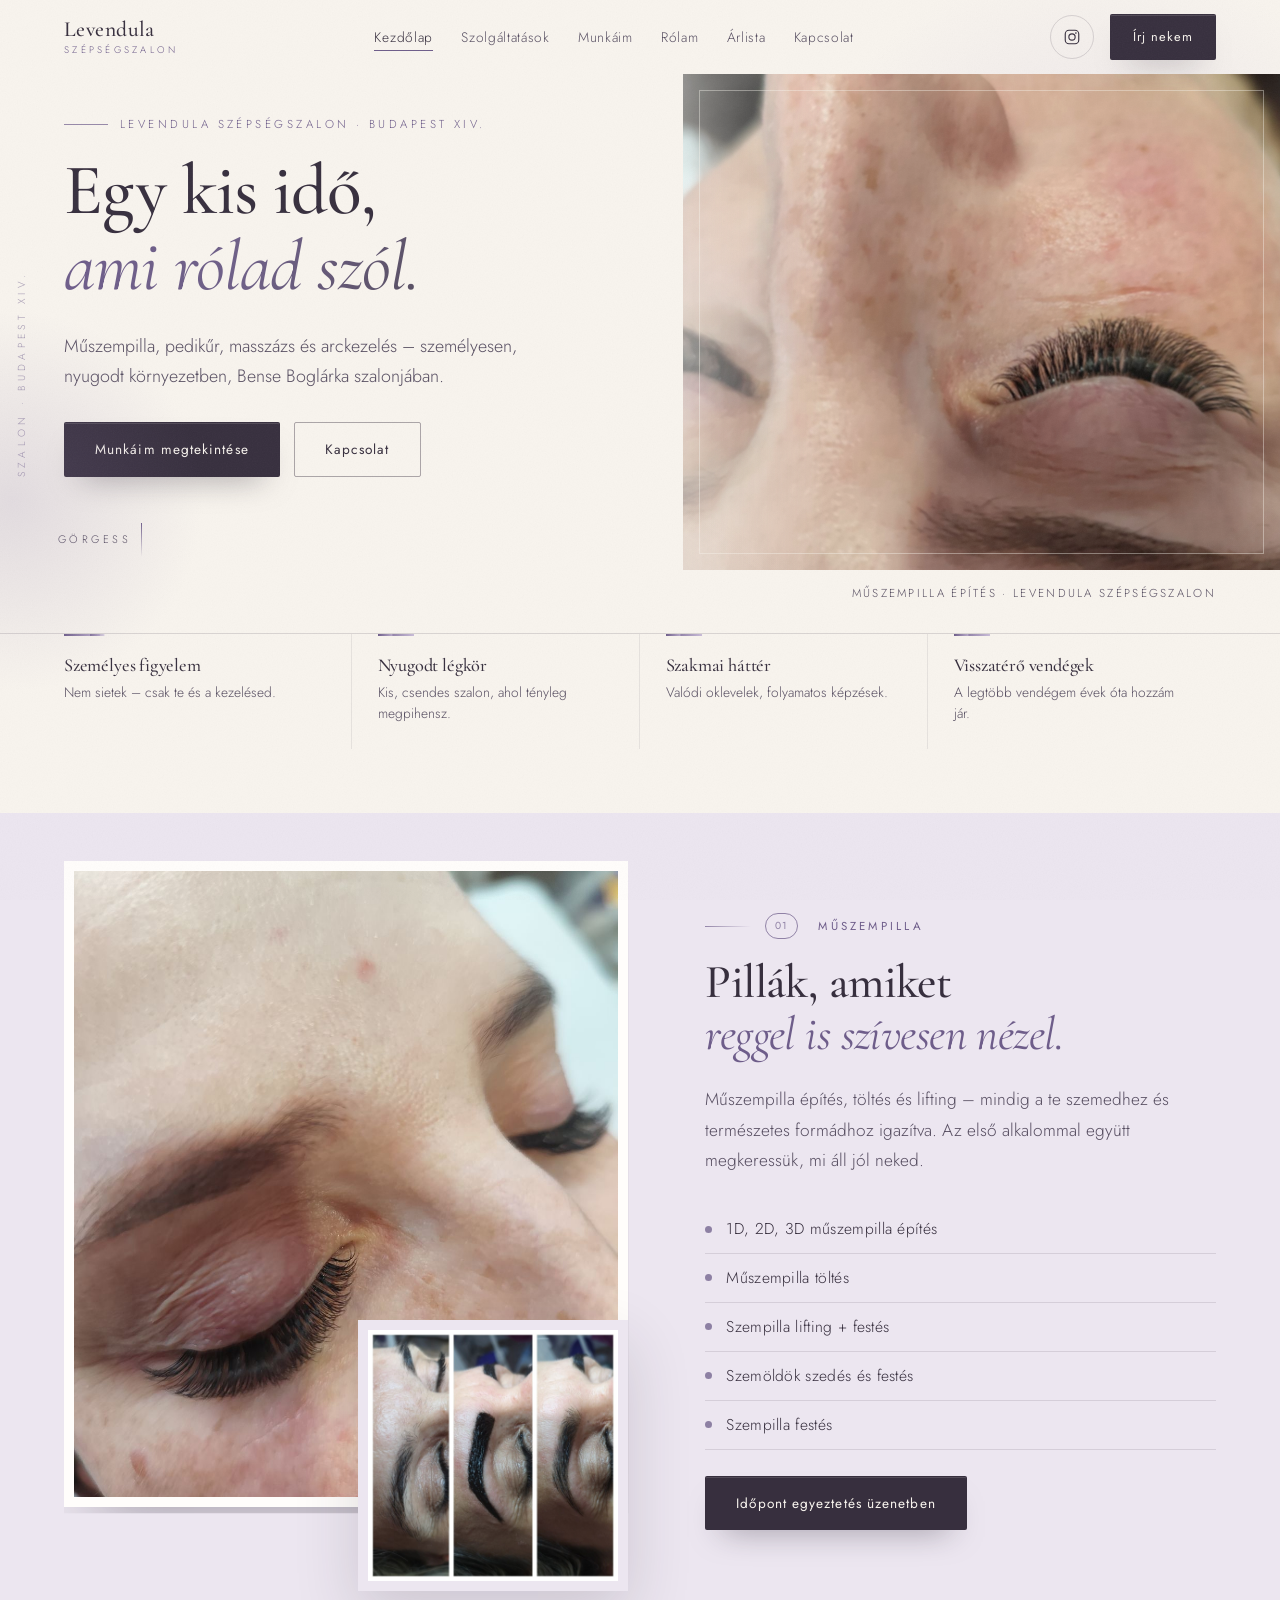
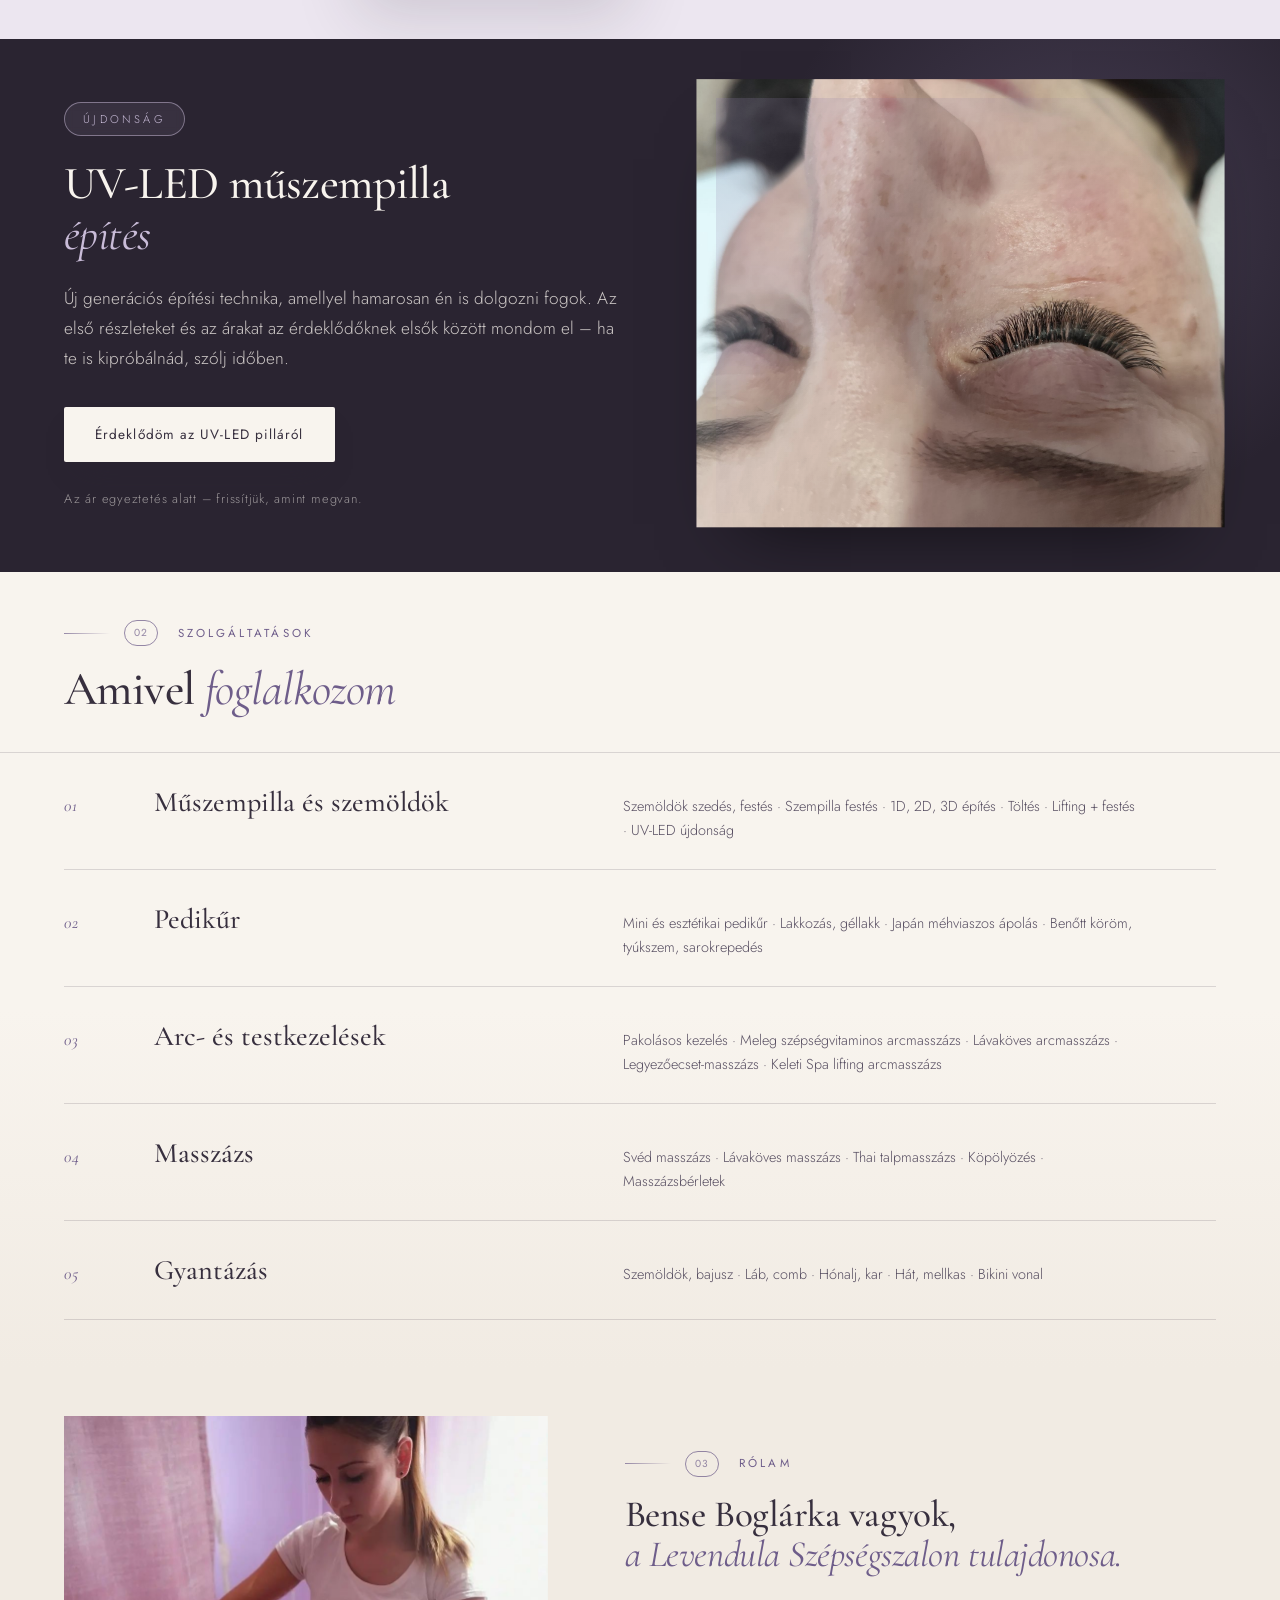
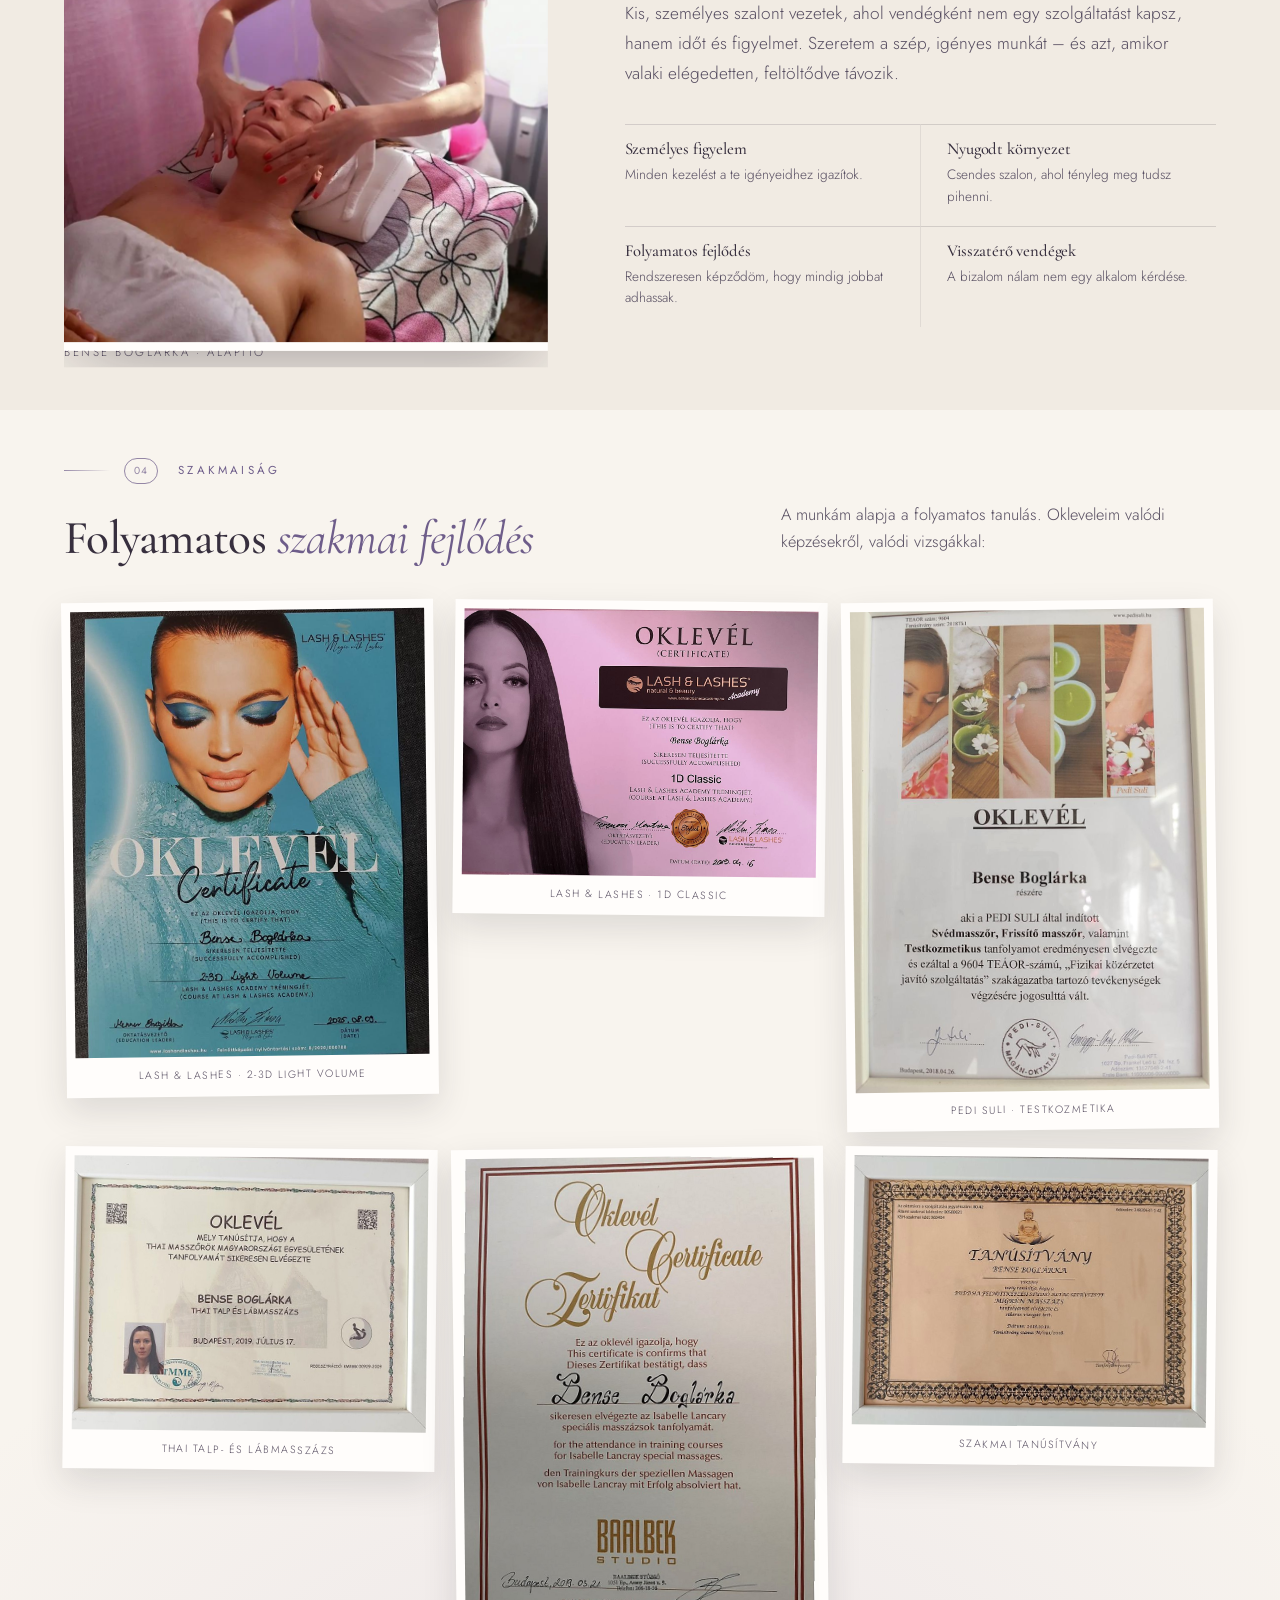
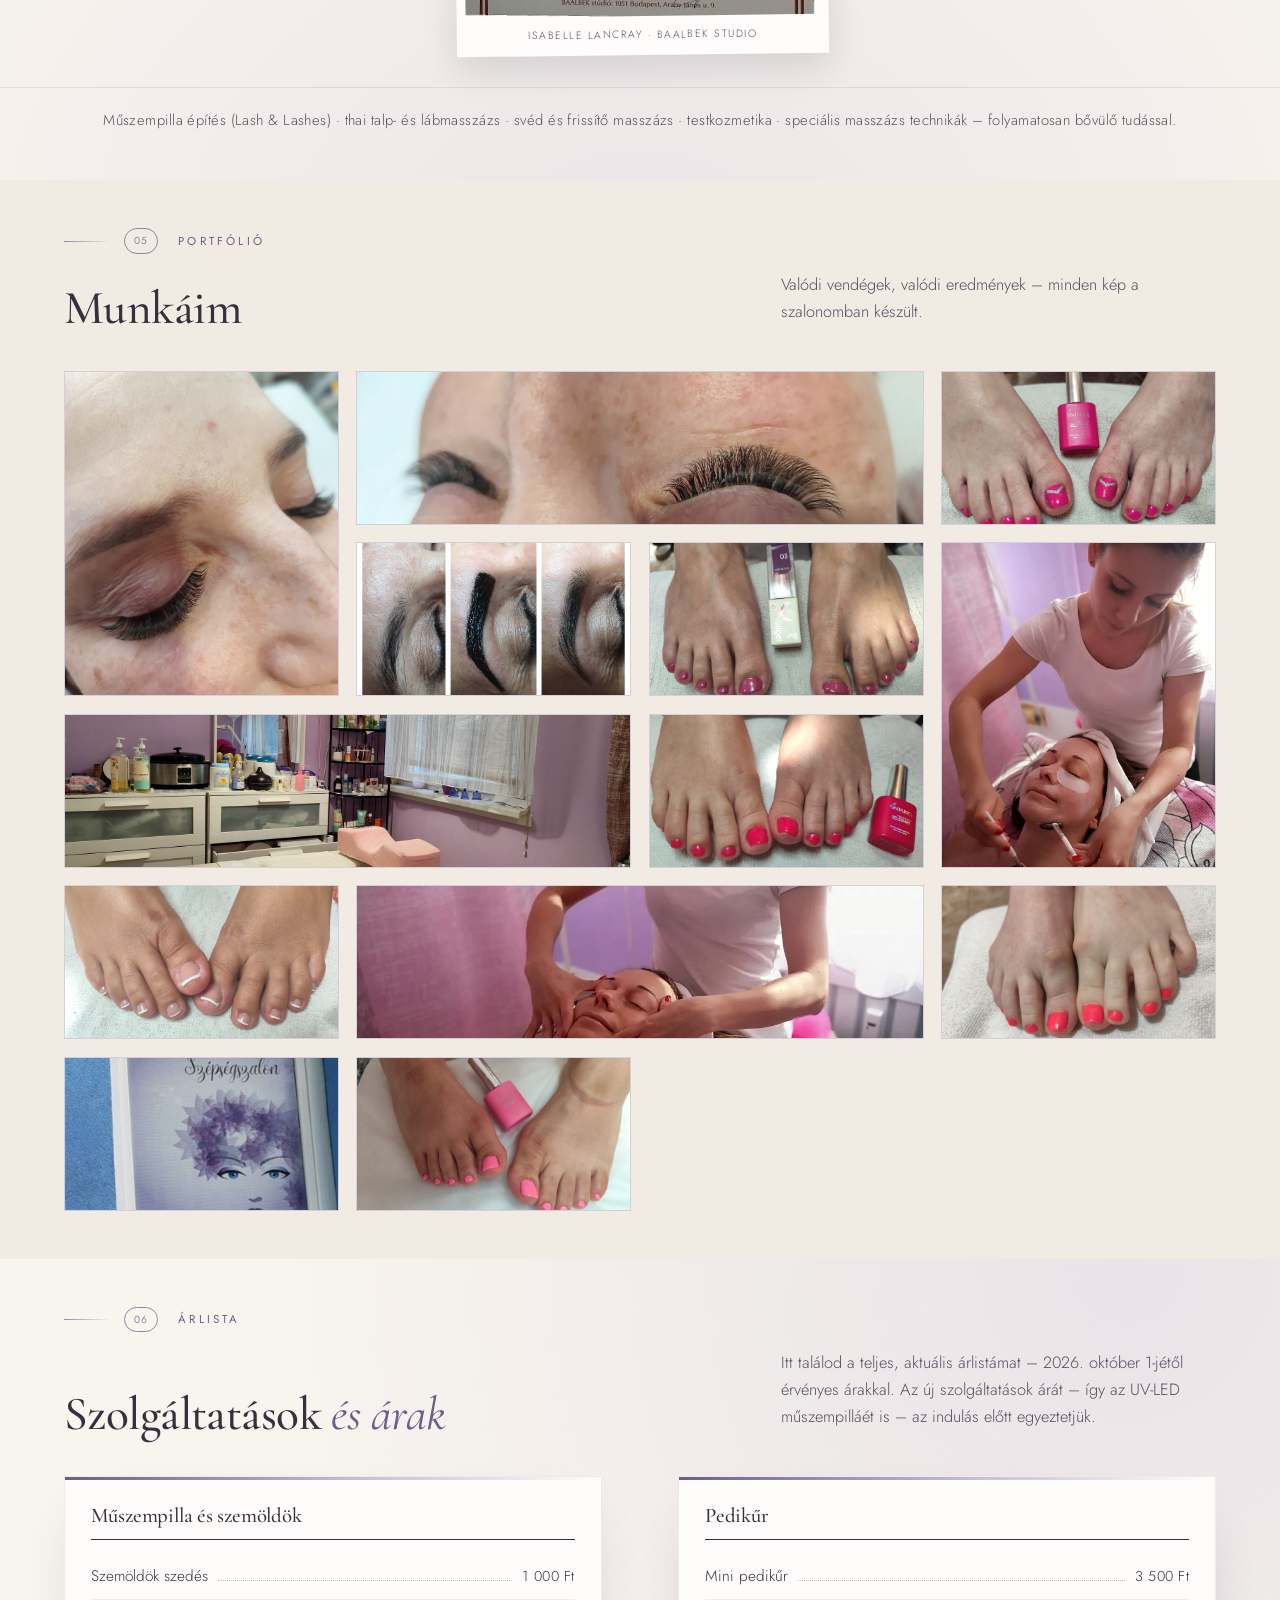
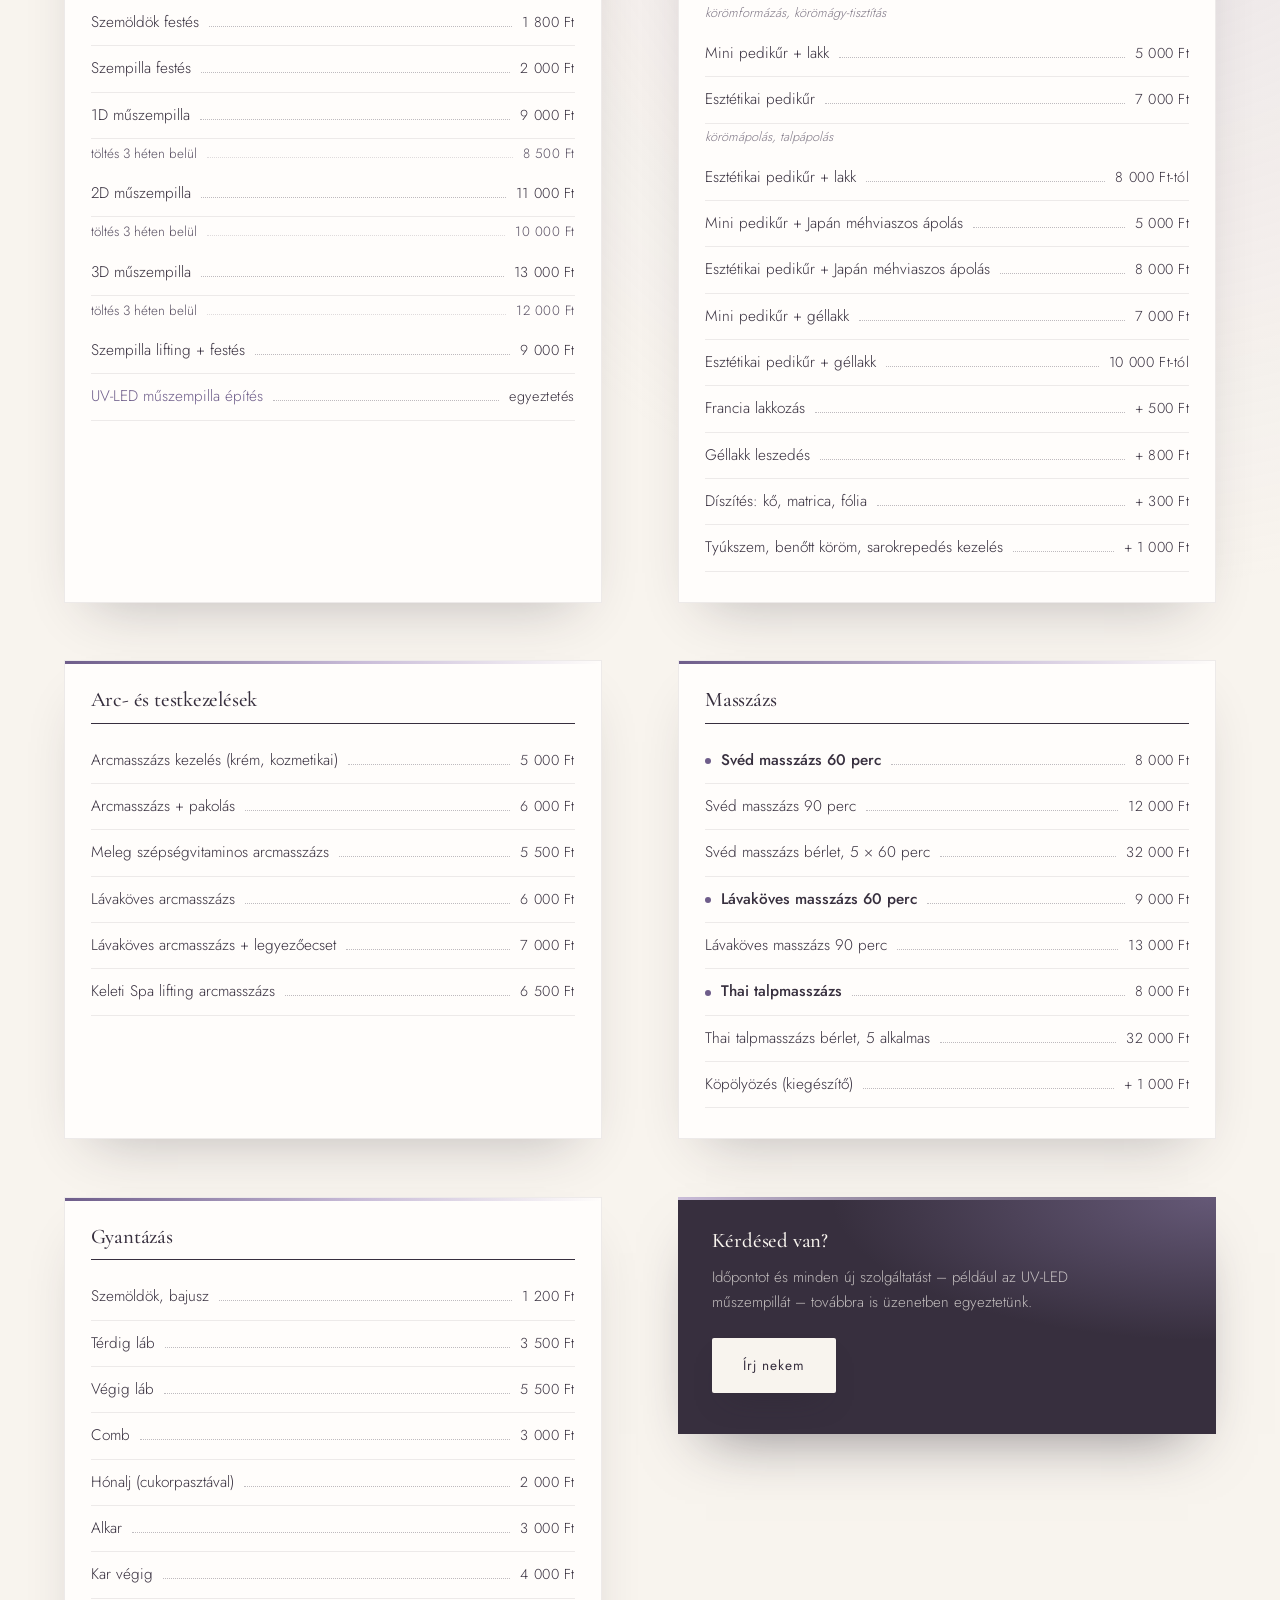
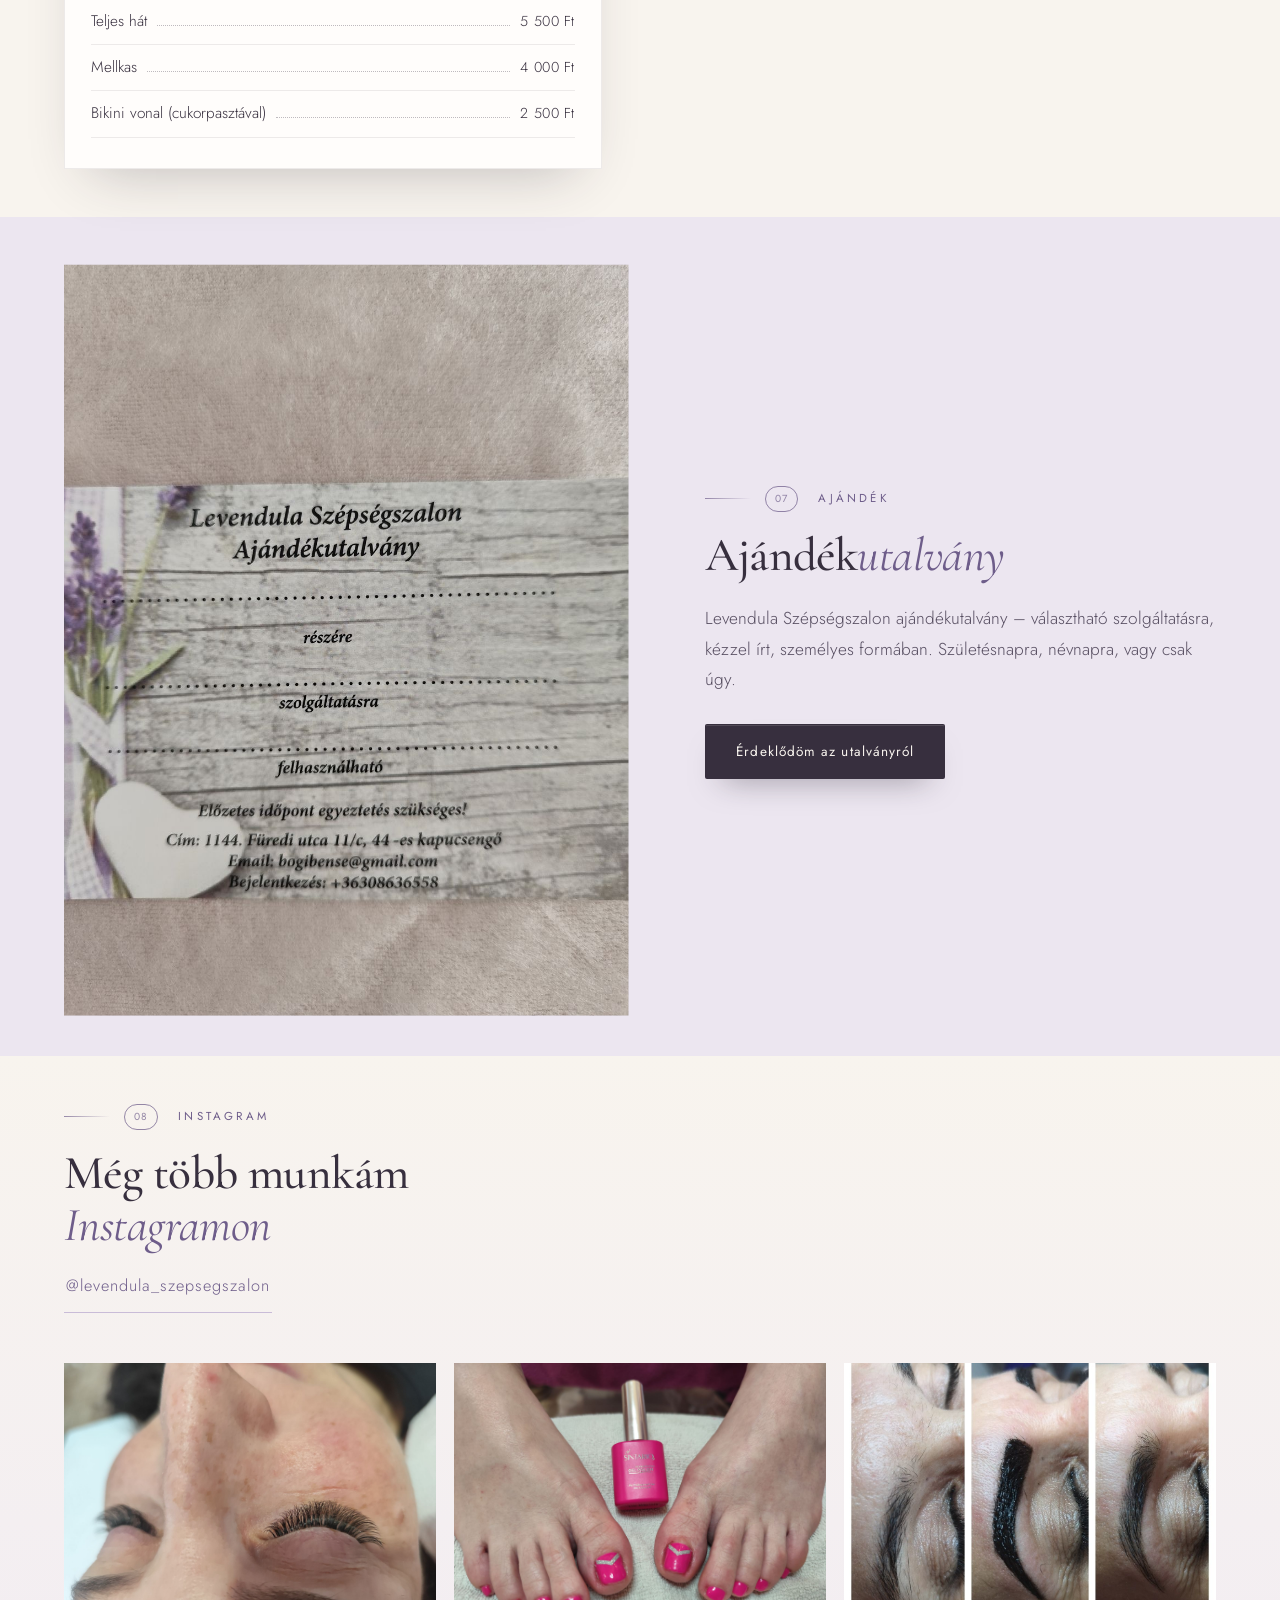
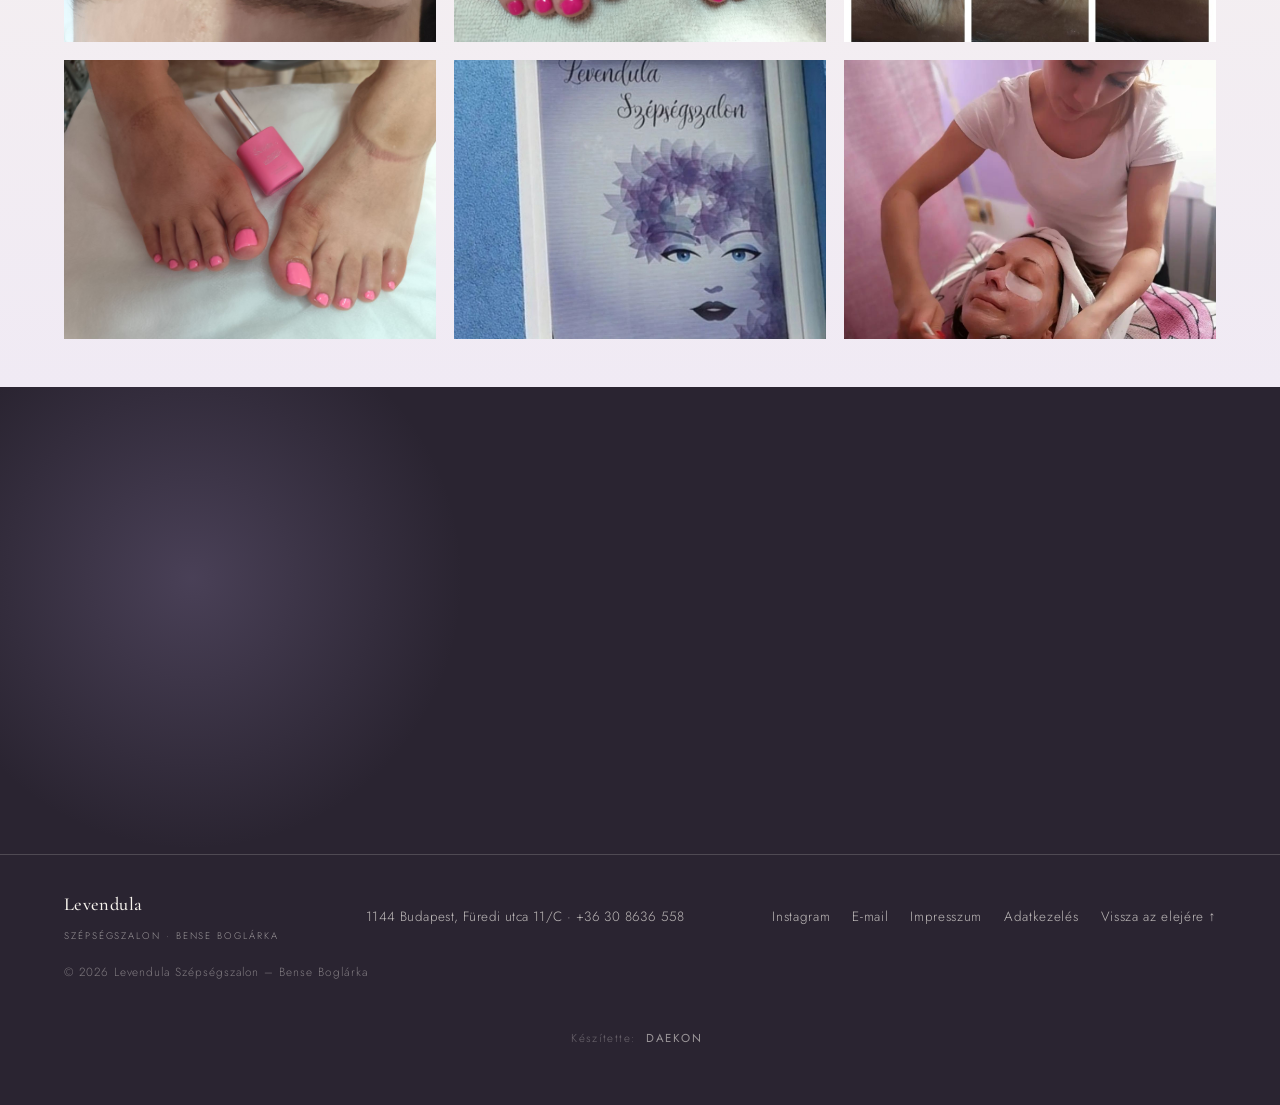
==== commit f7c02575: "Revert "Levendula: teljes újratervezés – lila fal + géllakk-pink paletta, kezelés-összeállító árlist" ====
--- a/index.html
+++ b/index.html
@@ -4,11 +4,10 @@
 <meta charset="UTF-8">
 <meta name="viewport" content="width=device-width, initial-scale=1">
 <title>Levendula Szépségszalon – Bense Boglárka | Budapest XIV.</title>
-<meta name="description" content="Levendula Szépségszalon – műszempilla, pedikűr, masszázs, arckezelés és gyantázás Budapest XIV. kerületében. Válaszd ki a kezeléseket, és küldd el Boginak egy üzenetben.">
-<meta name="theme-color" content="#C3B1E1">
+<meta name="description" content="Levendula Szépségszalon – műszempilla, pedikűr, masszázs, arckezelés és gyantázás Budapest XIV. kerületében. Bense Boglárka személyes szalonja.">
 <meta property="og:title" content="Levendula Szépségszalon – Bense Boglárka">
-<meta property="og:description" content="Műszempilla, pedikűr, masszázs és arckezelés – Bogi kis szalonjában, a XIV. kerületben.">
-<meta property="og:image" content="https://daekon-ship.github.io/levendula-szepsegszalon/assets/lash-closeup.jpg">
+<meta property="og:description" content="Műszempilla, pedikűr, masszázs és arckezelés – személyesen, nyugodt környezetben.">
+<meta property="og:image" content="https://daekon-ship.github.io/levendula-szepsegszalon/assets/lash-landscape.jpg">
 <meta property="og:url" content="https://daekon-ship.github.io/levendula-szepsegszalon/">
 <meta property="og:type" content="website">
 <meta property="og:locale" content="hu_HU">
@@ -30,341 +29,432 @@
     "addressCountry": "HU"
   },
   "priceRange": "$$",
-  "image": "https://daekon-ship.github.io/levendula-szepsegszalon/assets/lash-closeup.jpg",
+  "image": "https://daekon-ship.github.io/levendula-szepsegszalon/assets/lash-landscape.jpg",
   "url": "https://daekon-ship.github.io/levendula-szepsegszalon/"
 }
 </script>
-<link rel="icon" href="data:image/svg+xml,%3Csvg xmlns='http://www.w3.org/2000/svg' viewBox='0 0 64 64'%3E%3Crect width='64' height='64' rx='16' fill='%23C3B1E1'/%3E%3Ctext x='32' y='44' font-family='Georgia,serif' font-size='36' fill='%232B1D45' text-anchor='middle'%3EL%3C/text%3E%3C/svg%3E">
-<link rel="preload" href="fonts/youngserif.woff" as="font" type="font/woff" crossorigin>
-<link rel="preload" href="fonts/onest-var.woff" as="font" type="font/woff" crossorigin>
+<link rel="icon" href="data:image/svg+xml,%3Csvg xmlns='http://www.w3.org/2000/svg' viewBox='0 0 64 64'%3E%3Crect width='64' height='64' rx='14' fill='%233A3040'/%3E%3Ctext x='32' y='43' font-family='Georgia,serif' font-size='34' fill='%23F7F3EE' text-anchor='middle'%3EL%3C/text%3E%3C/svg%3E">
+<link rel="preload" href="fonts/cormorant-500-normal-latin.woff2" as="font" type="font/woff2" crossorigin>
+<link rel="preload" href="fonts/jost-300-normal-latin.woff2" as="font" type="font/woff2" crossorigin>
 <link rel="canonical" href="https://daekon-ship.github.io/levendula-szepsegszalon/">
-<link rel="stylesheet" href="styles.css?v=30">
-<script>document.documentElement.classList.add('js')</script>
+<link rel="stylesheet" href="fonts/fonts.css">
+<link rel="stylesheet" href="styles.css?v=19">
 </head>
 <body>
 
-<a class="skip" href="#kezelesek">Ugrás a kezelésekhez</a>
-
+<!-- ============ HEADER ============ -->
 <header class="site-header" id="top">
   <div class="header-inner">
-    <a class="brand" href="#kezdo" aria-label="Levendula Szépségszalon – kezdőlap">
+    <a class="brand" href="#kezdo" aria-label="Levendula Szépségszalon – Kezdőlap">
       <span class="brand-name">Levendula</span>
-      <span class="brand-sub">szépségszalon</span>
-    </a>
+      <span class="brand-sub">Szépségszalon</span>
+    </a>
+
     <nav class="main-nav" aria-label="Főmenü">
-      <a href="#kezelesek">Kezelések és árak</a>
-      <a href="#munkaim">Munkáim</a>
-      <a href="#rolam">Rólam</a>
-      <a href="#utalvany">Utalvány</a>
-      <a href="#kapcsolat">Kapcsolat</a>
+      <ul>
+        <li><a href="#kezdo">Kezdőlap</a></li>
+        <li><a href="#szolgaltatasok">Szolgáltatások</a></li>
+        <li><a href="#munkaim">Munkáim</a></li>
+        <li><a href="#rolam">Rólam</a></li>
+        <li><a href="#arlista">Árlista</a></li>
+        <li><a href="#kapcsolat">Kapcsolat</a></li>
+      </ul>
     </nav>
+
     <div class="header-actions">
-      <a class="btn btn-pink btn-sm header-cta" href="#kezelesek">Időpontot kérek</a>
-      <button class="menu-toggle" type="button" aria-label="Menü megnyitása" aria-expanded="false" aria-controls="mobilmenu"><span></span><span></span></button>
-    </div>
-  </div>
-  <nav class="mobile-menu" id="mobilmenu" aria-label="Mobil menü" hidden>
-    <a href="#kezelesek">Kezelések és árak</a>
-    <a href="#munkaim">Munkáim</a>
-    <a href="#rolam">Rólam</a>
-    <a href="#utalvany">Ajándékutalvány</a>
-    <a href="#kapcsolat">Kapcsolat</a>
-    <a class="mm-phone" href="tel:+36308636558">+36 30 863 6558</a>
+      <a class="ig-link" href="https://www.instagram.com/levendula_szepsegszalon/" target="_blank" rel="noopener" aria-label="Instagram">
+        <svg viewBox="0 0 24 24" width="18" height="18" fill="none" stroke="currentColor" stroke-width="1.5"><rect x="3" y="3" width="18" height="18" rx="5"/><circle cx="12" cy="12" r="4.2"/><circle cx="17.2" cy="6.8" r="1.1" fill="currentColor" stroke="none"/></svg>
+      </a>
+      <a class="btn btn-solid btn-sm header-cta" href="mailto:bogibense@gmail.com?subject=Id%C5%91pont%20egyeztet%C3%A9s">Írj nekem</a>
+      <button class="menu-toggle" aria-label="Menü" aria-expanded="false">
+        <span></span><span></span>
+      </button>
+    </div>
+  </div>
+</header>
+
+<!-- Mobile menu overlay -->
+<div class="mobile-menu" hidden>
+  <nav aria-label="Mobil menü">
+    <ul>
+      <li><a href="#kezdo">Kezdőlap</a></li>
+      <li><a href="#szolgaltatasok">Szolgáltatások</a></li>
+      <li><a href="#munkaim">Munkáim</a></li>
+      <li><a href="#rolam">Rólam</a></li>
+      <li><a href="#arlista">Árlista</a></li>
+      <li><a href="#kapcsolat">Kapcsolat</a></li>
+    </ul>
+    <div class="mobile-menu-foot">
+      <a href="tel:+36308636558">+36 30 8636 558</a>
+      <a href="https://www.instagram.com/levendula_szepsegszalon/" target="_blank" rel="noopener">@levendula_szepsegszalon</a>
+    </div>
   </nav>
-</header>
+</div>
 
 <main>
 
-<!-- HERO -->
+<!-- ============ HERO ============ -->
 <section class="hero" id="kezdo">
-  <div class="hero-field">
-    <div class="hero-copy">
-      <h1 class="hero-title"><span class="ht-line">Levendula</span> <span class="ht-line">Szépségszalon</span></h1>
-      <p class="hero-lead">Bense Boglárka vagyok. Műszempillát építek, pedikűrözök, masszírozok és arcot kezelek egy kis, csendes szalonban a XIV. kerületben – egyszerre mindig csak egy vendéggel.</p>
-      <div class="hero-cta">
-        <a class="btn btn-ink" href="#kezelesek">Kezelést választok</a>
-        <a class="btn btn-line" href="tel:+36308636558">Hívás: +36 30 863 6558</a>
-      </div>
-    </div>
-
-    <ul class="hero-prices" aria-label="Néhány ár a teljes árlistából">
-      <li><a href="#kezelesek" data-goto="pilla"><span>Szempilla lifting + festés</span><b>9 000 Ft</b></a></li>
-      <li><a href="#kezelesek" data-goto="pedikur"><span>Esztétikai pedikűr</span><b>7 000 Ft</b></a></li>
-      <li><a href="#kezelesek" data-goto="masszazs"><span>Svéd masszázs, 60 perc</span><b>8 000 Ft</b></a></li>
-    </ul>
-  </div>
-
-  <figure class="hero-photo">
-    <img src="assets/lash-closeup-tall.jpg" alt="Elkészült műszempilla közelről a Levendula Szépségszalonban" width="840" height="1050" fetchpriority="high">
-    <figcaption>2D műszempilla, a szalonban fotózva</figcaption>
-  </figure>
-</section>
-
-<!-- TREATMENT BUILDER -->
-<section class="builder" id="kezelesek" aria-labelledby="kez-title">
-  <div class="wrap">
-    <div class="sec-head">
-      <h2 id="kez-title">Kezelések és árak</h2>
-      <p>Jelöld be, amit szeretnél. A végén egy üzenetben elküldheted Boginak, ő pedig visszaír egy szabad időponttal. Az árak 2026. október 1-jétől érvényesek.</p>
-    </div>
-
-    <div class="b-layout">
-      <div class="b-tabs" role="tablist" aria-label="Kategóriák">
-        <button class="b-tab is-active" type="button" role="tab" id="tab-pilla" aria-controls="cat-pilla" aria-selected="true" data-cat="pilla">
-          <img src="assets/lash-closeup.jpg" alt="" width="1200" height="900"><span>Műszempilla és szemöldök</span><i class="b-count" aria-hidden="true"></i>
-        </button>
-        <button class="b-tab" type="button" role="tab" id="tab-pedikur" aria-controls="cat-pedikur" aria-selected="false" data-cat="pedikur" tabindex="-1">
-          <img src="assets/pedi-01.jpg" alt="" width="1600" height="1200"><span>Pedikűr</span><i class="b-count" aria-hidden="true"></i>
-        </button>
-        <button class="b-tab" type="button" role="tab" id="tab-arc" aria-controls="cat-arc" aria-selected="false" data-cat="arc" tabindex="-1">
-          <img src="assets/treatment-mask.jpg" alt="" width="1080" height="1080"><span>Arckezelések</span><i class="b-count" aria-hidden="true"></i>
-        </button>
-        <button class="b-tab" type="button" role="tab" id="tab-masszazs" aria-controls="cat-masszazs" aria-selected="false" data-cat="masszazs" tabindex="-1">
-          <img src="assets/treatment-massage.jpg" alt="" width="1080" height="1080"><span>Masszázs</span><i class="b-count" aria-hidden="true"></i>
-        </button>
-        <button class="b-tab" type="button" role="tab" id="tab-gyanta" aria-controls="cat-gyanta" aria-selected="false" data-cat="gyanta" tabindex="-1">
-          <img src="assets/salon-interior.jpg" alt="" width="1600" height="1200"><span>Gyantázás</span><i class="b-count" aria-hidden="true"></i>
-        </button>
-      </div>
-
-      <div class="b-panels">
-        <div class="b-panel is-active" id="cat-pilla" role="tabpanel" aria-labelledby="tab-pilla" data-cat="pilla">
-          <h3>Műszempilla és szemöldök</h3>
-          <p class="b-intro">Az első alkalommal megnézzük együtt, milyen hossz és sűrűség illik a szemedhez. A töltés 3 héten belül kedvezőbb.</p>
-          <ul class="t-list">
-            <li><button class="t-item" type="button" aria-pressed="false" data-price="1000"><span class="t-name">Szemöldök szedés</span><span class="t-price">1 000 Ft</span></button></li>
-            <li><button class="t-item" type="button" aria-pressed="false" data-price="1800"><span class="t-name">Szemöldök festés</span><span class="t-price">1 800 Ft</span></button></li>
-            <li><button class="t-item" type="button" aria-pressed="false" data-price="2000"><span class="t-name">Szempilla festés</span><span class="t-price">2 000 Ft</span></button></li>
-            <li><button class="t-item" type="button" aria-pressed="false" data-price="9000"><span class="t-name">Szempilla lifting + festés</span><span class="t-price">9 000 Ft</span></button></li>
-            <li class="t-group">
-              <button class="t-item" type="button" aria-pressed="false" data-price="9000"><span class="t-name">1D műszempilla építés</span><span class="t-price">9 000 Ft</span></button>
-              <button class="t-item t-sub" type="button" aria-pressed="false" data-price="8500"><span class="t-name">1D töltés, 3 héten belül</span><span class="t-price">8 500 Ft</span></button>
-            </li>
-            <li class="t-group">
-              <button class="t-item" type="button" aria-pressed="false" data-price="11000"><span class="t-name">2D műszempilla építés</span><span class="t-price">11 000 Ft</span></button>
-              <button class="t-item t-sub" type="button" aria-pressed="false" data-price="10000"><span class="t-name">2D töltés, 3 héten belül</span><span class="t-price">10 000 Ft</span></button>
-            </li>
-            <li class="t-group">
-              <button class="t-item" type="button" aria-pressed="false" data-price="13000"><span class="t-name">3D műszempilla építés</span><span class="t-price">13 000 Ft</span></button>
-              <button class="t-item t-sub" type="button" aria-pressed="false" data-price="12000"><span class="t-name">3D töltés, 3 héten belül</span><span class="t-price">12 000 Ft</span></button>
-            </li>
-            <li><button class="t-item t-new" type="button" aria-pressed="false" data-price="0" data-ask="1"><span class="t-name">UV-LED műszempilla építés <em class="tag">hamarosan</em><small>Új technika, rövidesen indul. Jelöld be, és Bogi elsők között szól az árról.</small></span><span class="t-price">ár egyeztetés</span></button></li>
-          </ul>
-        </div>
-
-        <div class="b-panel" id="cat-pedikur" role="tabpanel" aria-labelledby="tab-pedikur" data-cat="pedikur" hidden>
-          <h3>Pedikűr</h3>
-          <p class="b-intro">A mini pedikűr körömformázás és körömágy-tisztítás, az esztétikai pedikűr ehhez talpápolást is ad. A kiegészítőket a fő kezelés mellé jelöld.</p>
-          <ul class="t-list">
-            <li><button class="t-item" type="button" aria-pressed="false" data-price="3500"><span class="t-name">Mini pedikűr</span><span class="t-price">3 500 Ft</span></button></li>
-            <li><button class="t-item" type="button" aria-pressed="false" data-price="5000"><span class="t-name">Mini pedikűr + lakk</span><span class="t-price">5 000 Ft</span></button></li>
-            <li><button class="t-item" type="button" aria-pressed="false" data-price="7000"><span class="t-name">Mini pedikűr + géllakk</span><span class="t-price">7 000 Ft</span></button></li>
-            <li><button class="t-item" type="button" aria-pressed="false" data-price="5000"><span class="t-name">Mini pedikűr + japán méhviaszos ápolás</span><span class="t-price">5 000 Ft</span></button></li>
-            <li><button class="t-item" type="button" aria-pressed="false" data-price="7000"><span class="t-name">Esztétikai pedikűr</span><span class="t-price">7 000 Ft</span></button></li>
-            <li><button class="t-item" type="button" aria-pressed="false" data-price="8000" data-from="1"><span class="t-name">Esztétikai pedikűr + lakk</span><span class="t-price">8 000 Ft-tól</span></button></li>
-            <li><button class="t-item" type="button" aria-pressed="false" data-price="10000" data-from="1"><span class="t-name">Esztétikai pedikűr + géllakk</span><span class="t-price">10 000 Ft-tól</span></button></li>
-            <li><button class="t-item" type="button" aria-pressed="false" data-price="8000"><span class="t-name">Esztétikai pedikűr + japán méhviaszos ápolás</span><span class="t-price">8 000 Ft</span></button></li>
-          </ul>
-          <h4 class="t-subhead">Kiegészítők</h4>
-          <ul class="t-list t-list-addon">
-            <li><button class="t-item" type="button" aria-pressed="false" data-price="500" data-addon="1"><span class="t-name">Francia lakkozás</span><span class="t-price">+ 500 Ft</span></button></li>
-            <li><button class="t-item" type="button" aria-pressed="false" data-price="800" data-addon="1"><span class="t-name">Géllakk leszedés</span><span class="t-price">+ 800 Ft</span></button></li>
-            <li><button class="t-item" type="button" aria-pressed="false" data-price="300" data-addon="1"><span class="t-name">Díszítés: kő, matrica, fólia</span><span class="t-price">+ 300 Ft</span></button></li>
-            <li><button class="t-item" type="button" aria-pressed="false" data-price="1000" data-addon="1"><span class="t-name">Tyúkszem, benőtt köröm vagy sarokrepedés kezelése</span><span class="t-price">+ 1 000 Ft</span></button></li>
-          </ul>
-        </div>
-
-        <div class="b-panel" id="cat-arc" role="tabpanel" aria-labelledby="tab-arc" data-cat="arc" hidden>
-          <h3>Arckezelések</h3>
-          <p class="b-intro">Masszázs és pakolás az arcnak – fél óra, amikor tényleg csak fekszel és pihensz.</p>
-          <ul class="t-list">
-            <li><button class="t-item" type="button" aria-pressed="false" data-price="5000"><span class="t-name">Arcmasszázs kezelés<small>krémes, kozmetikai</small></span><span class="t-price">5 000 Ft</span></button></li>
-            <li><button class="t-item" type="button" aria-pressed="false" data-price="6000"><span class="t-name">Arcmasszázs + pakolás</span><span class="t-price">6 000 Ft</span></button></li>
-            <li><button class="t-item" type="button" aria-pressed="false" data-price="5500"><span class="t-name">Meleg szépségvitaminos arcmasszázs</span><span class="t-price">5 500 Ft</span></button></li>
-            <li><button class="t-item" type="button" aria-pressed="false" data-price="6000"><span class="t-name">Lávaköves arcmasszázs</span><span class="t-price">6 000 Ft</span></button></li>
-            <li><button class="t-item" type="button" aria-pressed="false" data-price="7000"><span class="t-name">Lávaköves arcmasszázs + legyezőecset</span><span class="t-price">7 000 Ft</span></button></li>
-            <li><button class="t-item" type="button" aria-pressed="false" data-price="6500"><span class="t-name">Keleti spa lifting arcmasszázs</span><span class="t-price">6 500 Ft</span></button></li>
-          </ul>
-        </div>
-
-        <div class="b-panel" id="cat-masszazs" role="tabpanel" aria-labelledby="tab-masszazs" data-cat="masszazs" hidden>
-          <h3>Masszázs</h3>
-          <p class="b-intro">Svéd, lávaköves vagy thai talpmasszázs. Ha rendszeresen jönnél, az 5 alkalmas bérlet olcsóbb.</p>
-          <ul class="t-list">
-            <li class="t-group">
-              <button class="t-item" type="button" aria-pressed="false" data-price="8000"><span class="t-name">Svéd masszázs, 60 perc</span><span class="t-price">8 000 Ft</span></button>
-              <button class="t-item t-sub" type="button" aria-pressed="false" data-price="12000"><span class="t-name">Svéd masszázs, 90 perc</span><span class="t-price">12 000 Ft</span></button>
-              <button class="t-item t-sub" type="button" aria-pressed="false" data-price="32000"><span class="t-name">Bérlet: 5 × 60 perc svéd masszázs</span><span class="t-price">32 000 Ft</span></button>
-            </li>
-            <li class="t-group">
-              <button class="t-item" type="button" aria-pressed="false" data-price="9000"><span class="t-name">Lávaköves masszázs, 60 perc</span><span class="t-price">9 000 Ft</span></button>
-              <button class="t-item t-sub" type="button" aria-pressed="false" data-price="13000"><span class="t-name">Lávaköves masszázs, 90 perc</span><span class="t-price">13 000 Ft</span></button>
-            </li>
-            <li class="t-group">
-              <button class="t-item" type="button" aria-pressed="false" data-price="8000"><span class="t-name">Thai talpmasszázs</span><span class="t-price">8 000 Ft</span></button>
-              <button class="t-item t-sub" type="button" aria-pressed="false" data-price="32000"><span class="t-name">Bérlet: 5 alkalom thai talpmasszázs</span><span class="t-price">32 000 Ft</span></button>
-            </li>
-            <li><button class="t-item" type="button" aria-pressed="false" data-price="1000" data-addon="1"><span class="t-name">Köpölyözés a masszázs mellé</span><span class="t-price">+ 1 000 Ft</span></button></li>
-          </ul>
-        </div>
-
-        <div class="b-panel" id="cat-gyanta" role="tabpanel" aria-labelledby="tab-gyanta" data-cat="gyanta" hidden>
-          <h3>Gyantázás</h3>
-          <p class="b-intro">A hónaljat és a bikinivonalat cukorpasztával szedem, ez kíméletesebb az érzékeny bőrnek.</p>
-          <ul class="t-list">
-            <li><button class="t-item" type="button" aria-pressed="false" data-price="1200"><span class="t-name">Szemöldök vagy bajusz</span><span class="t-price">1 200 Ft</span></button></li>
-            <li><button class="t-item" type="button" aria-pressed="false" data-price="2000"><span class="t-name">Hónalj<small>cukorpasztával</small></span><span class="t-price">2 000 Ft</span></button></li>
-            <li><button class="t-item" type="button" aria-pressed="false" data-price="2500"><span class="t-name">Bikinivonal<small>cukorpasztával</small></span><span class="t-price">2 500 Ft</span></button></li>
-            <li><button class="t-item" type="button" aria-pressed="false" data-price="3000"><span class="t-name">Comb</span><span class="t-price">3 000 Ft</span></button></li>
-            <li><button class="t-item" type="button" aria-pressed="false" data-price="3500"><span class="t-name">Láb térdig</span><span class="t-price">3 500 Ft</span></button></li>
-            <li><button class="t-item" type="button" aria-pressed="false" data-price="5500"><span class="t-name">Láb végig</span><span class="t-price">5 500 Ft</span></button></li>
-            <li><button class="t-item" type="button" aria-pressed="false" data-price="3000"><span class="t-name">Alkar</span><span class="t-price">3 000 Ft</span></button></li>
-            <li><button class="t-item" type="button" aria-pressed="false" data-price="4000"><span class="t-name">Kar végig</span><span class="t-price">4 000 Ft</span></button></li>
-            <li><button class="t-item" type="button" aria-pressed="false" data-price="4000"><span class="t-name">Mellkas</span><span class="t-price">4 000 Ft</span></button></li>
-            <li><button class="t-item" type="button" aria-pressed="false" data-price="5500"><span class="t-name">Teljes hát</span><span class="t-price">5 500 Ft</span></button></li>
-          </ul>
-        </div>
-      </div>
-
-      <aside class="note" id="uzenet" aria-labelledby="note-title">
-        <div class="note-card">
-          <div class="note-head">
-            <h3 id="note-title">Üzenet Boginak</h3>
-            <button class="note-close" type="button" aria-label="Üzenet bezárása">×</button>
-          </div>
-          <p class="note-empty">Még nem jelöltél semmit. Koppints egy kezelésre a listában, és ide kerül.</p>
-          <ul class="note-list" aria-live="polite"></ul>
-          <div class="note-total" hidden>
-            <span>Összesen</span>
-            <b class="note-sum">0 Ft</b>
-          </div>
-          <p class="note-hint" hidden></p>
-
-          <fieldset class="note-when">
-            <legend>Mikor lenne jó?</legend>
-            <label><input type="checkbox" value="hétköznap délelőtt"><span>Hétköznap délelőtt</span></label>
-            <label><input type="checkbox" value="hétköznap délután"><span>Hétköznap délután</span></label>
-            <label><input type="checkbox" value="hétvégén"><span>Hétvégén</span></label>
-            <label><input type="checkbox" value="bármikor"><span>Bármikor</span></label>
-          </fieldset>
-          <label class="note-name">
-            <span>A neved</span>
-            <input type="text" name="nev" autocomplete="name" placeholder="pl. Kiss Anna">
-          </label>
-
-          <a class="btn btn-pink btn-block note-send" href="mailto:bogibense@gmail.com?subject=Id%C5%91pontk%C3%A9r%C3%A9s">Elküldöm e-mailben</a>
-          <p class="note-alt">Megnyílik a leveleződ a kész üzenettel. Inkább beszélnél? <a href="tel:+36308636558">+36 30 863 6558</a></p>
-        </div>
-      </aside>
-    </div>
-  </div>
-</section>
-
-<!-- WORK -->
-<section class="work" id="munkaim" aria-labelledby="work-title">
-  <div class="wrap">
-    <div class="sec-head">
-      <h2 id="work-title">Munkáim</h2>
-      <p>Minden fotó a szalonban készült, valódi vendégekről. Kattints rá, és nagyban is megnézheted.</p>
-    </div>
-    <div class="w-filter" role="group" aria-label="Szűrés kezelés szerint">
-      <button type="button" class="chip is-on" aria-pressed="true" data-f="all">Mind</button>
-      <button type="button" class="chip" aria-pressed="false" data-f="pilla">Pilla és szemöldök</button>
-      <button type="button" class="chip" aria-pressed="false" data-f="pedikur">Pedikűr</button>
-      <button type="button" class="chip" aria-pressed="false" data-f="kezeles">Arc és masszázs</button>
-      <button type="button" class="chip" aria-pressed="false" data-f="szalon">A szalon</button>
-    </div>
-    <div class="w-grid">
-      <a class="w-item w-big" href="assets/lash-closeup.jpg" data-k="pilla"><img src="assets/lash-closeup.jpg" alt="Műszempilla építés – elkészült pillasor" width="1200" height="900" loading="lazy"><span>Műszempilla</span></a>
-      <a class="w-item w-wide" href="assets/pedi-01.jpg" data-k="pedikur"><img src="assets/pedi-01.jpg" alt="Pedikűr pink géllakkal, díszítéssel" width="1600" height="1200" loading="lazy"><span>Géllakk díszítéssel</span></a>
-      <a class="w-item w-tall" href="assets/brow-triptych.jpg" data-k="pilla"><img src="assets/brow-triptych.jpg" alt="Szemöldök festés három lépésben" width="1080" height="1080" loading="lazy"><span>Szemöldök festés, lépésenként</span></a>
-      <a class="w-item" href="assets/treatment-mask.jpg" data-k="kezeles"><img src="assets/treatment-mask.jpg" alt="Arcpakolás felvitele a szalonban" width="1080" height="1080" loading="lazy"><span>Arcpakolás</span></a>
-      <a class="w-item" href="assets/pedi-03.jpg" data-k="pedikur"><img src="assets/pedi-03.jpg" alt="Pedikűr piros géllakkal" width="1600" height="1200" loading="lazy"><span>Esztétikai pedikűr</span></a>
-      <a class="w-item w-tall" href="assets/lash-portrait.jpg" data-k="pilla"><img src="assets/lash-portrait.jpg" alt="Műszempilla oldalról" width="1050" height="1400" loading="lazy"><span>Pilla oldalról</span></a>
-      <a class="w-item w-wide" href="assets/pedi-04.jpg" data-k="pedikur"><img src="assets/pedi-04.jpg" alt="Pedikűr francia lakkozással" width="1600" height="1200" loading="lazy"><span>Francia lakkozás</span></a>
-      <a class="w-item" href="assets/treatment-massage.jpg" data-k="kezeles"><img src="assets/treatment-massage.jpg" alt="Arcmasszázs közben" width="1080" height="1080" loading="lazy"><span>Arcmasszázs</span></a>
-      <a class="w-item w-big" href="assets/salon-interior.jpg" data-k="szalon"><img src="assets/salon-interior.jpg" alt="A Levendula Szépségszalon belső tere a masszázságyal" width="1600" height="1200" loading="lazy"><span>A kezelőszoba</span></a>
-      <a class="w-item" href="assets/pedi-02.jpg" data-k="pedikur"><img src="assets/pedi-02.jpg" alt="Pedikűr mályva géllakkal" width="1600" height="1200" loading="lazy"><span>Mályva géllakk</span></a>
-      <a class="w-item" href="assets/pedi-05.jpg" data-k="pedikur"><img src="assets/pedi-05.jpg" alt="Pedikűr korall színnel" width="1600" height="1200" loading="lazy"><span>Korall</span></a>
-      <a class="w-item w-wide" href="assets/pedi-06.jpg" data-k="pedikur"><img src="assets/pedi-06.jpg" alt="Pedikűr rózsaszín géllakkal" width="1600" height="1200" loading="lazy"><span>Rózsaszín géllakk</span></a>
-      <a class="w-item" href="assets/salon-sign.jpg" data-k="szalon"><img src="assets/salon-sign.jpg" alt="A szalon festett cégére az ablakban" width="1400" height="1400" loading="lazy"><span>A cégér az ablakban</span></a>
-    </div>
-  </div>
-</section>
-
-<!-- ABOUT -->
-<section class="about" id="rolam" aria-labelledby="about-title">
-  <div class="wrap about-grid">
-    <figure class="about-photo">
-      <img src="assets/treatment-massage.jpg" alt="Bense Boglárka arcmasszázs közben" width="1080" height="1080" loading="lazy">
+  <span class="hero-side" aria-hidden="true">Szalon · Budapest XIV.</span>
+  <div class="hero-grid">
+    <div class="hero-text">
+      <p class="hero-loc hero-seq" data-seq="0">Levendula Szépségszalon · Budapest XIV.</p>
+      <h1 class="hero-seq hero-t-h1" data-seq="1">Egy kis idő,<br><em>ami rólad szól.</em></h1>
+    </div>
+
+    <figure class="hero-media hero-seq hero-t-media" data-seq="2">
+      <picture>
+        <img src="assets/lash-landscape.jpg" alt="Műszempilla építés – elkészült szempillák a Levendula Szépségszalonban" width="2000" height="1500" fetchpriority="high" data-parallax="0.06">
+      </picture>
+      <figcaption class="hero-seq" data-seq="4">Műszempilla építés · Levendula Szépségszalon</figcaption>
     </figure>
+
+    <div class="hero-intro">
+      <p class="hero-lead hero-seq" data-seq="3">Műszempilla, pedikűr, masszázs és arckezelés – személyesen, nyugodt környezetben, Bense Boglárka szalonjában.</p>
+      <div class="hero-cta hero-seq" data-seq="4">
+        <a class="btn btn-solid" href="#munkaim">Munkáim megtekintése</a>
+        <a class="btn btn-ghost" href="#kapcsolat">Kapcsolat</a>
+      </div>
+      <a class="hero-scroll hero-seq" data-seq="5" href="#mupilla" aria-label="Görgess lejjebb">Görgess</a>
+    </div>
+  </div>
+
+    <div class="trust-strip">
+      <div class="trust-item reveal r-row"><h3>Személyes figyelem</h3><p>Nem sietek – csak te és a kezelésed.</p></div>
+      <div class="trust-item reveal r-row d1"><h3>Nyugodt légkör</h3><p>Kis, csendes szalon, ahol tényleg megpihensz.</p></div>
+      <div class="trust-item reveal r-row d2"><h3>Szakmai háttér</h3><p>Valódi oklevelek, folyamatos képzések.</p></div>
+      <div class="trust-item reveal r-row d3"><h3>Visszatérő vendégek</h3><p>A legtöbb vendégem évek óta hozzám jár.</p></div>
+    </div>
+</section>
+
+<!-- ============ FEATURED EYELASH ============ -->
+<section class="lashes" id="mupilla">
+  <div class="lashes-grid">
+    <div class="lashes-media">
+      <figure class="lm-main reveal r-media">
+        <img src="assets/lash-portrait.jpg" alt="Műszempilla építés – elkészült pillasor közelről" width="1050" height="1400" loading="lazy">
+      </figure>
+      <figure class="lm-sub reveal d2">
+        <img src="assets/brow-triptych.jpg" alt="Szemöldök festés lépésről lépésre" width="1080" height="1080" loading="lazy">
+      </figure>
+    </div>
+
+    <div class="lashes-text">
+      <p class="eyebrow reveal"><b>01</b>Műszempilla</p>
+      <h2 class="reveal d1">Pillák, amiket<br><em>reggel is szívesen nézel.</em></h2>
+      <p class="body-lg reveal d2">Műszempilla építés, töltés és lifting – mindig a te szemedhez és természetes formádhoz igazítva. Az első alkalommal együtt megkeressük, mi áll jól neked.</p>
+
+      <ul class="tick-list reveal d3">
+        <li>1D, 2D, 3D műszempilla építés</li>
+        <li>Műszempilla töltés</li>
+        <li>Szempilla lifting + festés</li>
+        <li>Szemöldök szedés és festés</li>
+        <li>Szempilla festés</li>
+      </ul>
+
+      <div class="reveal d3">
+        <a class="btn btn-solid" href="mailto:bogibense@gmail.com?subject=M%C5%B1szempilla%20id%C5%91pont">Időpont egyeztetés üzenetben</a>
+      </div>
+    </div>
+  </div>
+</section>
+
+<!-- ============ UV-LED FEATURE ============ -->
+<section class="uvled" id="uvled">
+  <div class="uvled-inner">
+    <div class="uvled-text">
+      <span class="badge reveal">Újdonság</span>
+      <h2 class="reveal d1">UV-LED műszempilla<br><em>építés</em></h2>
+      <p class="body-lg reveal d2">Új generációs építési technika, amellyel hamarosan én is dolgozni fogok. Az első részleteket és az árakat az érdeklődőknek elsők között mondom el – ha te is kipróbálnád, szólj időben.</p>
+      <div class="reveal d3">
+        <a class="btn btn-light" href="mailto:bogibense@gmail.com?subject=UV-LED%20m%C5%B1szempilla%20%C3%A9rdekl%C5%91d%C3%A9s">Érdeklődöm az UV-LED pilláról</a>
+      </div>
+      <p class="fine reveal d3">Az ár egyeztetés alatt – frissítjük, amint megvan.</p>
+    </div>
+    <figure class="uvled-media reveal d2">
+      <img src="assets/lash-landscape.jpg" alt="Szempilla közelről – az UV-LED műszempilla technika hamarosan elérhető" width="2000" height="1500" loading="lazy" data-parallax="0.06">
+    </figure>
+  </div>
+</section>
+
+<!-- ============ SERVICES INDEX ============ -->
+<section class="services" id="szolgaltatasok">
+  <div class="section-head">
+    <p class="eyebrow reveal"><b>02</b>Szolgáltatások</p>
+    <h2 class="reveal d1">Amivel <em>foglalkozom</em></h2>
+  </div>
+
+  <div class="service-index">
+    <a class="service-row reveal r-row" href="#mupilla" data-img="assets/lash-portrait.jpg">
+      <span class="srv-num">01</span>
+      <span class="srv-name">Műszempilla és szemöldök</span>
+      <span class="srv-desc">Szemöldök szedés, festés · Szempilla festés · 1D, 2D, 3D építés · Töltés · Lifting + festés · UV-LED újdonság</span>
+      <span class="srv-arrow" aria-hidden="true">→</span>
+    </a>
+    <a class="service-row reveal r-row" href="#arlista" data-img="assets/pedi-01.jpg">
+      <span class="srv-num">02</span>
+      <span class="srv-name">Pedikűr</span>
+      <span class="srv-desc">Mini és esztétikai pedikűr · Lakkozás, géllakk · Japán méhviaszos ápolás · Benőtt köröm, tyúkszem, sarokrepedés</span>
+      <span class="srv-arrow" aria-hidden="true">→</span>
+    </a>
+    <a class="service-row reveal r-row" href="#arlista" data-img="assets/treatment-mask.jpg">
+      <span class="srv-num">03</span>
+      <span class="srv-name">Arc- és testkezelések</span>
+      <span class="srv-desc">Pakolásos kezelés · Meleg szépségvitaminos arcmasszázs · Lávaköves arcmasszázs · Legyezőecset-masszázs · Keleti Spa lifting arcmasszázs</span>
+      <span class="srv-arrow" aria-hidden="true">→</span>
+    </a>
+    <a class="service-row reveal r-row" href="#arlista" data-img="assets/treatment-massage.jpg">
+      <span class="srv-num">04</span>
+      <span class="srv-name">Masszázs</span>
+      <span class="srv-desc">Svéd masszázs · Lávaköves masszázs · Thai talpmasszázs · Köpölyözés · Masszázsbérletek</span>
+      <span class="srv-arrow" aria-hidden="true">→</span>
+    </a>
+    <a class="service-row reveal r-row" href="#arlista" data-img="assets/brow-triptych.jpg">
+      <span class="srv-num">05</span>
+      <span class="srv-name">Gyantázás</span>
+      <span class="srv-desc">Szemöldök, bajusz · Láb, comb · Hónalj, kar · Hát, mellkas · Bikini vonal</span>
+      <span class="srv-arrow" aria-hidden="true">→</span>
+    </a>
+  </div>
+
+  <div class="service-float" aria-hidden="true"><img alt="" src="[data-uri]"></div>
+</section>
+
+<!-- ============ ABOUT / RÓLAM ============ -->
+<section class="about" id="rolam">
+  <div class="about-grid">      <figure class="about-media reveal r-media">        <img src="assets/treatment-massage.jpg" alt="Bense Boglárka arckezelés közben a szalonban" width="1080" height="1080" loading="lazy" data-parallax="0.09">
+      <figcaption>Bense Boglárka · alapító</figcaption>
+    </figure>
+
     <div class="about-text">
-      <h2 id="about-title">Bogi vagyok</h2>
-      <p class="lead">Kis szalont vezetek, ahol nem futószalagon mennek a kezelések. Amíg nálam vagy, csak rád figyelek – nincs mellettünk másik vendég, és nem kell sietned.</p>
-      <p>Szeretem a pontos, igényes munkát, és azt a pillanatot, amikor valaki felkel az ágyról, és látszik rajta, hogy kipihente magát. Rendszeresen járok képzésekre: a szempillaépítést a Lash &amp; Lashes Academyn tanultam, a masszázstechnikákat több tanfolyamon.</p>
-
-      <h3 class="cert-title">Okleveleim</h3>
-      <ul class="certs">
-        <li><a href="assets/cert-01.jpg" class="cert" data-cap="Lash &amp; Lashes Academy – 2-3D Light Volume"><img src="assets/cert-01.jpg" alt="Oklevél: Lash &amp; Lashes Academy, 2-3D Light Volume" width="952" height="1200" loading="lazy"><span>2-3D Light Volume</span></a></li>
-        <li><a href="assets/cert-02.jpg" class="cert" data-cap="Lash &amp; Lashes Academy – 1D Classic"><img src="assets/cert-02.jpg" alt="Oklevél: Lash &amp; Lashes Academy, 1D Classic" width="1200" height="900" loading="lazy"><span>1D Classic</span></a></li>
-        <li><a href="assets/cert-03.jpg" class="cert" data-cap="Pedi Suli – svédmasszőr, frissítő masszőr, testkozmetika"><img src="assets/cert-03.jpg" alt="Oklevél: Pedi Suli, svédmasszőr és testkozmetika" width="879" height="1194" loading="lazy"><span>Svédmasszázs, testkozmetika</span></a></li>
-        <li><a href="assets/cert-04.jpg" class="cert" data-cap="Thai talp- és lábmasszázs"><img src="assets/cert-04.jpg" alt="Oklevél: thai talp- és lábmasszázs" width="866" height="670" loading="lazy"><span>Thai talpmasszázs</span></a></li>
-        <li><a href="assets/cert-05.jpg" class="cert" data-cap="Isabelle Lancray speciális masszázsok – Baalbek Studio"><img src="assets/cert-05.jpg" alt="Oklevél: Isabelle Lancray speciális masszázsok" width="824" height="1068" loading="lazy"><span>Isabelle Lancray</span></a></li>
-        <li><a href="assets/cert-06.jpg" class="cert" data-cap="Szakmai tanúsítvány"><img src="assets/cert-06.jpg" alt="Szakmai tanúsítvány – Bense Boglárka" width="876" height="665" loading="lazy"><span>Tanúsítvány</span></a></li>
-      </ul>
-    </div>
-  </div>
-</section>
-
-<!-- GIFT -->
-<section class="gift" id="utalvany" aria-labelledby="gift-title">
-  <div class="wrap gift-grid">
-    <div class="gift-cards" aria-hidden="true">
-      <img class="gc gc-back" src="assets/giftcard-01.jpg" alt="" width="1050" height="1400" loading="lazy">
-      <img class="gc gc-front" src="assets/giftcard-03.jpg" alt="" width="1400" height="1159" loading="lazy">
-    </div>
+      <p class="eyebrow reveal"><b>03</b>Rólam</p>
+      <h2 class="reveal d1">Bense Boglárka vagyok,<br><em>a Levendula Szépségszalon tulajdonosa.</em></h2>
+      <p class="body-lg reveal d2">Kis, személyes szalont vezetek, ahol vendégként nem egy szolgáltatást kapsz, hanem időt és figyelmet. Szeretem a szép, igényes munkát – és azt, amikor valaki elégedetten, feltöltődve távozik.</p>
+
+      <div class="about-points reveal d3">
+        <div><h4>Személyes figyelem</h4><p>Minden kezelést a te igényeidhez igazítok.</p></div>
+        <div><h4>Nyugodt környezet</h4><p>Csendes szalon, ahol tényleg meg tudsz pihenni.</p></div>
+        <div><h4>Folyamatos fejlődés</h4><p>Rendszeresen képződöm, hogy mindig jobbat adhassak.</p></div>
+        <div><h4>Visszatérő vendégek</h4><p>A bizalom nálam nem egy alkalom kérdése.</p></div>
+      </div>
+    </div>
+  </div>
+</section>
+
+<!-- ============ QUALIFICATIONS ============ -->
+<section class="quals" id="oklevelek">
+  <div class="section-head">
+    <p class="eyebrow reveal"><b>04</b>Szakmaiság</p>
+    <h2 class="reveal d1">Folyamatos <em>szakmai fejlődés</em></h2>
+    <p class="section-lead reveal d2">A munkám alapja a folyamatos tanulás. Okleveleim valódi képzésekről, valódi vizsgákkal:</p>
+  </div>
+
+  <div class="cert-strip reveal d1">
+    <figure class="cert"><img src="assets/cert-01.jpg" alt="Oklevél – Lash &amp; Lashes Academy tréning" width="952" height="1200" loading="lazy"><figcaption>Lash &amp; Lashes · 2-3D Light Volume</figcaption></figure>
+    <figure class="cert"><img src="assets/cert-02.jpg" alt="Oklevél – Lash &amp; Lashes 1D Classic" width="1200" height="900" loading="lazy"><figcaption>Lash &amp; Lashes · 1D Classic</figcaption></figure>
+    <figure class="cert"><img src="assets/cert-03.jpg" alt="Oklevél – Pedi Suli tanfolyam" width="879" height="1194" loading="lazy"><figcaption>Pedi Suli · testkozmetika</figcaption></figure>
+    <figure class="cert"><img src="assets/cert-04.jpg" alt="Oklevél – thai talp- és lábmasszázs képzés" width="866" height="670" loading="lazy"><figcaption>Thai talp- és lábmasszázs</figcaption></figure>
+    <figure class="cert"><img src="assets/cert-05.jpg" alt="Oklevél – Isabelle Lancray speciális masszázsok" width="824" height="1068" loading="lazy"><figcaption>Isabelle Lancray · Baalbek Studio</figcaption></figure>
+    <figure class="cert"><img src="assets/cert-06.jpg" alt="Szakmai tanúsítvány – Bense Boglárka" width="876" height="665" loading="lazy"><figcaption>Szakmai tanúsítvány</figcaption></figure>
+  </div>
+
+  <p class="quals-note reveal d2">Műszempilla építés (Lash &amp; Lashes) · thai talp- és lábmasszázs · svéd és frissítő masszázs · testkozmetika · speciális masszázs technikák – folyamatosan bővülő tudással.</p>
+</section>
+
+<!-- ============ WORK / GALLERY ============ -->
+<section class="work" id="munkaim">
+  <div class="section-head">
+    <p class="eyebrow reveal"><b>05</b>Portfólió</p>
+    <h2 class="reveal d1">Munkáim</h2>
+    <p class="section-lead reveal d2">Valódi vendégek, valódi eredmények – minden kép a szalonomban készült.</p>
+  </div>
+
+  <div class="gallery">
+    <figure class="g-tall reveal"><img src="assets/lash-portrait.jpg" alt="Műszempilla építés – elkészült pillasor" width="1050" height="1400" loading="lazy"><figcaption>Műszempilla építés</figcaption></figure>
+    <figure class="g-wide reveal d1"><img src="assets/lash-landscape.jpg" alt="Szempilla közelről" width="2000" height="1500" loading="lazy"><figcaption>Szempilla részlet</figcaption></figure>
+    <figure class="reveal d2"><img src="assets/pedi-01.jpg" alt="Pedikűr – géllakkos lábak" width="1600" height="1200" loading="lazy"><figcaption>Pedikűr · géllakk</figcaption></figure>
+    <figure class="reveal"><img src="assets/brow-triptych.jpg" alt="Szemöldök festés lépésről lépésre" width="1080" height="1080" loading="lazy"><figcaption>Szemöldök festés</figcaption></figure>
+    <figure class="reveal d1"><img src="assets/pedi-02.jpg" alt="Pedikűr – mályvás géllakk" width="1600" height="1200" loading="lazy"><figcaption>Géllakk</figcaption></figure>
+    <figure class="g-tall reveal d2"><img src="assets/treatment-mask.jpg" alt="Arcpakolásos kezelés a szalonban" width="1080" height="1080" loading="lazy"><figcaption>Arcpakolás</figcaption></figure>
+    <figure class="g-wide reveal"><img src="assets/salon-interior.jpg" alt="A Levendula Szépségszalon belső tere" width="1600" height="1200" loading="lazy"><figcaption>A szalon</figcaption></figure>
+    <figure class="reveal d1"><img src="assets/pedi-03.jpg" alt="Pedikűr – piros géllakk" width="1600" height="1200" loading="lazy"><figcaption>Pedikűr</figcaption></figure>
+    <figure class="reveal d2"><img src="assets/pedi-04.jpg" alt="Esztétikai pedikűr – francia vonal" width="1600" height="1200" loading="lazy"><figcaption>Esztétikai pedikűr</figcaption></figure>
+    <figure class="g-wide reveal"><img src="assets/treatment-massage.jpg" alt="Arckezelés közben" width="1080" height="1080" loading="lazy"><figcaption>Arckezelés</figcaption></figure>
+    <figure class="reveal d1"><img src="assets/pedi-05.jpg" alt="Pedikűr – nyári szín" width="1600" height="1200" loading="lazy"><figcaption>Nyári szín</figcaption></figure>
+    <figure class="reveal"><img src="assets/salon-sign.jpg" alt="A Levendula Szépségszalon bejárata" width="1400" height="1400" loading="lazy"><figcaption>A szalon bejárata</figcaption></figure>
+    <figure class="reveal d2"><img src="assets/pedi-06.jpg" alt="Pedikűr – géllakk" width="1600" height="1200" loading="lazy"><figcaption>Géllakk</figcaption></figure>
+  </div>
+</section>
+
+<!-- ============ PRICE LIST ============ -->
+<section class="prices" id="arlista">
+  <div class="section-head">
+    <p class="eyebrow reveal"><b>06</b>Árlista</p>
+    <h2 class="reveal d1">Szolgáltatások <em>és árak</em></h2>
+    <p class="section-lead reveal d2">Itt találod a teljes, aktuális árlistámat – 2026. október 1-jétől érvényes árakkal. Az új szolgáltatások árát – így az UV-LED műszempilláét is – az indulás előtt egyeztetjük.</p>
+  </div>
+
+  <div class="price-tabs" role="tablist" aria-label="Árlista kategóriák">
+    <button class="ptab is-active" type="button" role="tab" aria-selected="true" data-tab="1">Műszempilla</button>
+    <button class="ptab" type="button" role="tab" aria-selected="false" data-tab="2">Pedikűr</button>
+    <button class="ptab" type="button" role="tab" aria-selected="false" data-tab="3">Arc &amp; test</button>
+    <button class="ptab" type="button" role="tab" aria-selected="false" data-tab="4">Masszázs</button>
+    <button class="ptab" type="button" role="tab" aria-selected="false" data-tab="5">Gyantázás</button>
+    <button class="ptab" type="button" role="tab" aria-selected="false" data-tab="6">Időpont</button>
+  </div>
+
+  <div class="price-grid">
+    <div class="price-block" data-block="1">
+      <h3>Műszempilla és szemöldök</h3>
+      <ul>
+        <li><span>Szemöldök szedés</span><em class="price">1 000 Ft</em></li>
+        <li><span>Szemöldök festés</span><em class="price">1 800 Ft</em></li>
+        <li><span>Szempilla festés</span><em class="price">2 000 Ft</em></li>
+        <li><span>1D műszempilla</span><em class="price">9 000 Ft</em></li>
+        <li class="sub"><span>töltés 3 héten belül</span><em class="price">8 500 Ft</em></li>
+        <li><span>2D műszempilla</span><em class="price">11 000 Ft</em></li>
+        <li class="sub"><span>töltés 3 héten belül</span><em class="price">10 000 Ft</em></li>
+        <li><span>3D műszempilla</span><em class="price">13 000 Ft</em></li>
+        <li class="sub"><span>töltés 3 héten belül</span><em class="price">12 000 Ft</em></li>
+        <li><span>Szempilla lifting + festés</span><em class="price">9 000 Ft</em></li>
+        <li class="is-new"><span>UV-LED műszempilla építés</span><em class="price">egyeztetés</em></li>
+      </ul>
+    </div>
+
+    <div class="price-block" data-block="2">
+      <h3>Pedikűr</h3>
+      <ul>
+        <li><span>Mini pedikűr</span><em class="price">3 500 Ft</em></li>
+        <li class="note"><span>körömformázás, körömágy-tisztítás</span></li>
+        <li><span>Mini pedikűr + lakk</span><em class="price">5 000 Ft</em></li>
+        <li><span>Esztétikai pedikűr</span><em class="price">7 000 Ft</em></li>
+        <li class="note"><span>körömápolás, talpápolás</span></li>
+        <li><span>Esztétikai pedikűr + lakk</span><em class="price">8 000 Ft-tól</em></li>
+        <li><span>Mini pedikűr + Japán méhviaszos ápolás</span><em class="price">5 000 Ft</em></li>
+        <li><span>Esztétikai pedikűr + Japán méhviaszos ápolás</span><em class="price">8 000 Ft</em></li>
+        <li><span>Mini pedikűr + géllakk</span><em class="price">7 000 Ft</em></li>
+        <li><span>Esztétikai pedikűr + géllakk</span><em class="price">10 000 Ft-tól</em></li>
+        <li><span>Francia lakkozás</span><em class="price">+ 500 Ft</em></li>
+        <li><span>Géllakk leszedés</span><em class="price">+ 800 Ft</em></li>
+        <li><span>Díszítés: kő, matrica, fólia</span><em class="price">+ 300 Ft</em></li>
+        <li><span>Tyúkszem, benőtt köröm, sarokrepedés kezelés</span><em class="price">+ 1 000 Ft</em></li>
+      </ul>
+    </div>
+
+    <div class="price-block" data-block="3">
+      <h3>Arc- és testkezelések</h3>
+      <ul>
+        <li><span>Arcmasszázs kezelés (krém, kozmetikai)</span><em class="price">5 000 Ft</em></li>
+        <li><span>Arcmasszázs + pakolás</span><em class="price">6 000 Ft</em></li>
+        <li><span>Meleg szépségvitaminos arcmasszázs</span><em class="price">5 500 Ft</em></li>
+        <li><span>Lávaköves arcmasszázs</span><em class="price">6 000 Ft</em></li>
+        <li><span>Lávaköves arcmasszázs + legyezőecset</span><em class="price">7 000 Ft</em></li>
+        <li><span>Keleti Spa lifting arcmasszázs</span><em class="price">6 500 Ft</em></li>
+      </ul>
+    </div>
+
+    <div class="price-block" data-block="4">
+      <h3>Masszázs</h3>
+      <ul>
+        <li class="is-featured"><span>Svéd masszázs 60 perc</span><em class="price">8 000 Ft</em></li>
+        <li><span>Svéd masszázs 90 perc</span><em class="price">12 000 Ft</em></li>
+        <li><span>Svéd masszázs bérlet, 5 × 60 perc</span><em class="price">32 000 Ft</em></li>
+        <li class="is-featured"><span>Lávaköves masszázs 60 perc</span><em class="price">9 000 Ft</em></li>
+        <li><span>Lávaköves masszázs 90 perc</span><em class="price">13 000 Ft</em></li>
+        <li class="is-featured"><span>Thai talpmasszázs</span><em class="price">8 000 Ft</em></li>
+        <li><span>Thai talpmasszázs bérlet, 5 alkalmas</span><em class="price">32 000 Ft</em></li>
+        <li><span>Köpölyözés (kiegészítő)</span><em class="price">+ 1 000 Ft</em></li>
+      </ul>
+    </div>
+
+    <div class="price-block" data-block="5">
+      <h3>Gyantázás</h3>
+      <ul>
+        <li><span>Szemöldök, bajusz</span><em class="price">1 200 Ft</em></li>
+        <li><span>Térdig láb</span><em class="price">3 500 Ft</em></li>
+        <li><span>Végig láb</span><em class="price">5 500 Ft</em></li>
+        <li><span>Comb</span><em class="price">3 000 Ft</em></li>
+        <li><span>Hónalj (cukorpasztával)</span><em class="price">2 000 Ft</em></li>
+        <li><span>Alkar</span><em class="price">3 000 Ft</em></li>
+        <li><span>Kar végig</span><em class="price">4 000 Ft</em></li>
+        <li><span>Teljes hát</span><em class="price">5 500 Ft</em></li>
+        <li><span>Mellkas</span><em class="price">4 000 Ft</em></li>
+        <li><span>Bikini vonal (cukorpasztával)</span><em class="price">2 500 Ft</em></li>
+      </ul>
+    </div>
+
+    <div class="price-cta" data-block="6">
+      <h3>Kérdésed van?</h3>
+      <p>Időpontot és minden új szolgáltatást – például az UV-LED műszempillát – továbbra is üzenetben egyeztetünk.</p>
+      <a class="btn btn-solid" href="mailto:bogibense@gmail.com?subject=%C3%81rlista%20%C3%A9rdekl%C5%91d%C3%A9s">Írj nekem</a>
+    </div>
+  </div>
+
+</section>
+
+<!-- ============ GIFT CARD ============ -->
+<section class="gift" id="ajandekutalvany">
+  <div class="gift-grid">      <figure class="gift-media reveal r-media">
+      <img src="assets/giftcard-01.jpg" alt="Levendula Szépségszalon ajándékutalvány" width="1050" height="1400" loading="lazy" data-parallax="0.07">
+    </figure>
     <div class="gift-text">
-      <h2 id="gift-title">Ajándékutalvány</h2>
-      <p>Kézzel kitöltött utalvány bármelyik kezelésre – például egy 60 perces svéd masszázsra. Írd meg, kinek és mire szeretnéd, és megbeszéljük, hogyan kapod meg.</p>
-      <a class="btn btn-ink" href="mailto:bogibense@gmail.com?subject=Aj%C3%A1nd%C3%A9kutalv%C3%A1ny">Utalványt kérek</a>
-    </div>
-  </div>
-</section>
-
-<!-- CONTACT -->
-<section class="contact" id="kapcsolat" aria-labelledby="contact-title">
-  <div class="wrap contact-grid">
+      <p class="eyebrow reveal"><b>07</b>Ajándék</p>
+      <h2 class="reveal d1">Ajándék<em>utalvány</em></h2>
+      <p class="body-lg reveal d2">Levendula Szépségszalon ajándékutalvány – választható szolgáltatásra, kézzel írt, személyes formában. Születésnapra, névnapra, vagy csak úgy.</p>
+      <div class="reveal d3">
+        <a class="btn btn-solid" href="mailto:bogibense@gmail.com?subject=Aj%C3%A1nd%C3%A9kutalv%C3%A1ny%20%C3%A9rdekl%C5%91d%C3%A9s">Érdeklődöm az utalványról</a>
+      </div>
+    </div>
+  </div>
+</section>
+
+<!-- ============ INSTAGRAM ============ -->
+<section class="instagram" id="instagram">
+  <div class="ig-head">
+    <p class="eyebrow reveal"><b>08</b>Instagram</p>
+    <h2 class="reveal d1">Még több munkám<br><em>Instagramon</em></h2>
+    <a class="ig-handle reveal d2" href="https://www.instagram.com/levendula_szepsegszalon/" target="_blank" rel="noopener">@levendula_szepsegszalon</a>
+  </div>
+
+  <div class="ig-grid reveal d1">
+    <a href="https://www.instagram.com/levendula_szepsegszalon/" target="_blank" rel="noopener"><img src="assets/lash-landscape.jpg" alt="Munka az Instagramról – szempilla" width="2000" height="1500" loading="lazy"></a>
+    <a href="https://www.instagram.com/levendula_szepsegszalon/" target="_blank" rel="noopener"><img src="assets/pedi-01.jpg" alt="Munka az Instagramról – pedikűr" width="1600" height="1200" loading="lazy"></a>
+    <a href="https://www.instagram.com/levendula_szepsegszalon/" target="_blank" rel="noopener"><img src="assets/brow-triptych.jpg" alt="Munka az Instagramról – szemöldök" width="1080" height="1080" loading="lazy"></a>
+    <a href="https://www.instagram.com/levendula_szepsegszalon/" target="_blank" rel="noopener"><img src="assets/pedi-06.jpg" alt="Munka az Instagramról – géllakk" width="1600" height="1200" loading="lazy"></a>
+    <a href="https://www.instagram.com/levendula_szepsegszalon/" target="_blank" rel="noopener"><img src="assets/salon-sign.jpg" alt="Levendula Szépségszalon – szalonjel" width="1400" height="1400" loading="lazy"></a>
+    <a href="https://www.instagram.com/levendula_szepsegszalon/" target="_blank" rel="noopener"><img src="assets/treatment-mask.jpg" alt="Munka az Instagramról – arckezelés" width="1080" height="1080" loading="lazy"></a>
+  </div>
+</section>
+
+<!-- ============ CONTACT ============ -->
+<section class="contact" id="kapcsolat">
+  <div class="contact-grid">
     <div class="contact-text">
-      <h2 id="contact-title">Így találsz meg</h2>
-      <dl class="c-list">
-        <div><dt>Cím</dt><dd>1144 Budapest, Füredi utca 11/C<br>a kapunál a <b>44-es</b> csengőt nyomd</dd></div>
-        <div><dt>Telefon</dt><dd><a href="tel:+36308636558">+36 30 863 6558</a></dd></div>
-        <div><dt>E-mail</dt><dd><a href="mailto:bogibense@gmail.com">bogibense@gmail.com</a></dd></div>
-        <div><dt>Instagram</dt><dd><a href="https://www.instagram.com/levendula_szepsegszalon/" target="_blank" rel="noopener">@levendula_szepsegszalon</a></dd></div>
-      </dl>
-      <p class="c-note">Időpontot telefonon vagy üzenetben egyeztetünk, online foglalás nincs.</p>
-      <a class="btn btn-line-ink" href="https://www.google.com/maps/search/?api=1&amp;query=Budapest%2C+F%C3%BCredi+utca+11%2FC" target="_blank" rel="noopener">Útvonal a térképen</a>
-    </div>
-
-    <div class="intercom-wrap">
-      <div class="intercom" role="group" aria-label="Kapucsengő – a 44-es Bogi csengője">
-        <div class="ic-grille" aria-hidden="true"></div>
-        <div class="ic-keys">
-          <button type="button" class="ic-key" data-n="41">41</button>
-          <button type="button" class="ic-key" data-n="42">42</button>
-          <button type="button" class="ic-key" data-n="43">43</button>
-          <button type="button" class="ic-key ic-bogi" data-n="44">44</button>
-          <button type="button" class="ic-key" data-n="45">45</button>
-          <button type="button" class="ic-key" data-n="46">46</button>
-        </div>
-        <p class="ic-label">Füredi u. 11/C</p>
-      </div>
-      <div class="ic-screen" aria-live="polite">
-        <p class="ic-msg">Próbáld ki: nyomd meg a 44-est.</p>
-        <div class="ic-actions" hidden>
-          <a class="btn btn-pink btn-sm" href="tel:+36308636558">Hívom</a>
-          <a class="btn btn-line-ink btn-sm" href="#kezelesek">Kezelést választok</a>
-        </div>
+      <p class="eyebrow reveal"><b>09</b>Kapcsolat</p>
+      <h2 class="reveal d1">Írj <em>nekem.</em></h2>
+      <p class="body-lg reveal d2">Időpontot üzenetben vagy telefonon egyeztetünk – röviden, személyesen, rugalmasan.</p>
+      <div class="contact-cta reveal d3">
+        <a class="btn btn-light" href="mailto:bogibense@gmail.com?subject=Id%C5%91pont%20egyeztet%C3%A9s">Írj nekem</a>
+        <a class="btn btn-outline-light" href="tel:+36308636558">Hívj fel</a>
+      </div>
+    </div>
+
+    <div class="contact-details reveal d2">
+      <div class="cd-row">
+        <span class="cd-label">Szalon</span>
+        <span class="cd-value">Levendula Szépségszalon<br>Bense Boglárka</span>
+      </div>
+      <div class="cd-row">
+        <span class="cd-label">Cím</span>
+        <span class="cd-value">1144 Budapest, Füredi utca 11/C<br><small>44-es kapucsengő</small></span>
+      </div>
+      <div class="cd-row">
+        <span class="cd-label">Telefon</span>
+        <span class="cd-value"><a href="tel:+36308636558">+36 30 8636 558</a></span>
+      </div>
+      <div class="cd-row">
+        <span class="cd-label">Instagram</span>
+        <span class="cd-value"><a href="https://www.instagram.com/levendula_szepsegszalon/" target="_blank" rel="noopener">@levendula_szepsegszalon</a></span>
       </div>
     </div>
   </div>
@@ -372,38 +462,33 @@
 
 </main>
 
+<!-- ============ FOOTER ============ -->
 <footer class="site-footer">
   <div class="footer-inner">
     <div class="footer-brand">
       <span class="brand-name">Levendula</span>
-      <span class="brand-sub">szépségszalon – Bense Boglárka</span>
-    </div>
-    <p class="footer-addr">1144 Budapest, Füredi utca 11/C, 44-es csengő<br><a href="tel:+36308636558">+36 30 863 6558</a></p>
-    <nav class="footer-links" aria-label="Lábléc">
+      <span class="brand-sub">Szépségszalon · Bense Boglárka</span>
+    </div>
+    <div class="footer-addr">
+      1144 Budapest, Füredi utca 11/C · +36 30 8636 558
+    </div>
+    <div class="footer-links">
       <a href="https://www.instagram.com/levendula_szepsegszalon/" target="_blank" rel="noopener">Instagram</a>
       <a href="mailto:bogibense@gmail.com">E-mail</a>
       <a href="impresszum.html">Impresszum</a>
       <a href="adatkezeles.html">Adatkezelés</a>
-    </nav>
-  </div>
-  <p class="footer-copy">© 2026 Levendula Szépségszalon</p>
-  <p class="site-credit">Készítette: <a href="https://daekon.hu" target="_blank" rel="noopener noreferrer">DAEKON</a></p>
+      <a href="#top">Vissza az elejére ↑</a>
+    </div>
+  </div>
+  <p class="footer-copy">© 2026 Levendula Szépségszalon – Bense Boglárka</p>
+  <p class="site-credit"><span>Készítette:</span> <a href="https://daekon.hu" target="_blank" rel="noopener noreferrer">DAEKON</a></p>
 </footer>
 
-<!-- Mobile sticky bar -->
-<div class="m-bar" aria-hidden="true">
-  <a class="btn btn-line-ink m-call" href="tel:+36308636558" tabindex="-1">Hívás</a>
-  <button class="btn btn-pink m-open" type="button" tabindex="-1"><span class="m-label">Időpontot kérek</span></button>
+<div class="cta-bar">
+  <a class="btn btn-solid cta-bar-btn" href="tel:+36308636558">Hívás</a>
+  <a class="btn cta-bar-btn" href="mailto:bogibense@gmail.com?subject=Id%C5%91pont%20egyeztet%C3%A9s">Időpontot kérek</a>
 </div>
 
-<!-- Lightbox -->
-<div class="lb" hidden role="dialog" aria-modal="true" aria-label="Kép nagyítva">
-  <button class="lb-close" type="button" aria-label="Bezárás">×</button>
-  <button class="lb-prev" type="button" aria-label="Előző kép">‹</button>
-  <figure><img alt=""><figcaption></figcaption></figure>
-  <button class="lb-next" type="button" aria-label="Következő kép">›</button>
-</div>
-
-<script src="script.js?v=30"></script>
+<script src="script.js"></script>
 </body>
 </html>
--- a/fonts/fonts.css
+++ b/fonts/fonts.css
@@ -0,0 +1,128 @@
+@font-face {
+  font-family: 'Cormorant Garamond';
+  font-style: italic;
+  font-weight: 400;
+  font-display: swap;
+  src: url(cormorant-400-italic-latin-ext.woff2) format('woff2');
+  unicode-range: U+0100-02BA, U+02BD-02C5, U+02C7-02CC, U+02CE-02D7, U+02DD-02FF, U+0304, U+0308, U+0329, U+1D00-1DBF, U+1E00-1E9F, U+1EF2-1EFF, U+2020, U+20A0-20AB, U+20AD-20C0, U+2113, U+2C60-2C7F, U+A720-A7FF;
+}
+@font-face {
+  font-family: 'Cormorant Garamond';
+  font-style: italic;
+  font-weight: 400;
+  font-display: swap;
+  src: url(cormorant-400-italic-latin.woff2) format('woff2');
+  unicode-range: U+0000-00FF, U+0131, U+0152-0153, U+02BB-02BC, U+02C6, U+02DA, U+02DC, U+0304, U+0308, U+0329, U+2000-206F, U+20AC, U+2122, U+2191, U+2193, U+2212, U+2215, U+FEFF, U+FFFD;
+}
+@font-face {
+  font-family: 'Cormorant Garamond';
+  font-style: italic;
+  font-weight: 500;
+  font-display: swap;
+  src: url(cormorant-500-italic-latin-ext.woff2) format('woff2');
+  unicode-range: U+0100-02BA, U+02BD-02C5, U+02C7-02CC, U+02CE-02D7, U+02DD-02FF, U+0304, U+0308, U+0329, U+1D00-1DBF, U+1E00-1E9F, U+1EF2-1EFF, U+2020, U+20A0-20AB, U+20AD-20C0, U+2113, U+2C60-2C7F, U+A720-A7FF;
+}
+@font-face {
+  font-family: 'Cormorant Garamond';
+  font-style: italic;
+  font-weight: 500;
+  font-display: swap;
+  src: url(cormorant-500-italic-latin.woff2) format('woff2');
+  unicode-range: U+0000-00FF, U+0131, U+0152-0153, U+02BB-02BC, U+02C6, U+02DA, U+02DC, U+0304, U+0308, U+0329, U+2000-206F, U+20AC, U+2122, U+2191, U+2193, U+2212, U+2215, U+FEFF, U+FFFD;
+}
+@font-face {
+  font-family: 'Cormorant Garamond';
+  font-style: normal;
+  font-weight: 400;
+  font-display: swap;
+  src: url(cormorant-400-normal-latin-ext.woff2) format('woff2');
+  unicode-range: U+0100-02BA, U+02BD-02C5, U+02C7-02CC, U+02CE-02D7, U+02DD-02FF, U+0304, U+0308, U+0329, U+1D00-1DBF, U+1E00-1E9F, U+1EF2-1EFF, U+2020, U+20A0-20AB, U+20AD-20C0, U+2113, U+2C60-2C7F, U+A720-A7FF;
+}
+@font-face {
+  font-family: 'Cormorant Garamond';
+  font-style: normal;
+  font-weight: 400;
+  font-display: swap;
+  src: url(cormorant-400-normal-latin.woff2) format('woff2');
+  unicode-range: U+0000-00FF, U+0131, U+0152-0153, U+02BB-02BC, U+02C6, U+02DA, U+02DC, U+0304, U+0308, U+0329, U+2000-206F, U+20AC, U+2122, U+2191, U+2193, U+2212, U+2215, U+FEFF, U+FFFD;
+}
+@font-face {
+  font-family: 'Cormorant Garamond';
+  font-style: normal;
+  font-weight: 500;
+  font-display: swap;
+  src: url(cormorant-500-normal-latin-ext.woff2) format('woff2');
+  unicode-range: U+0100-02BA, U+02BD-02C5, U+02C7-02CC, U+02CE-02D7, U+02DD-02FF, U+0304, U+0308, U+0329, U+1D00-1DBF, U+1E00-1E9F, U+1EF2-1EFF, U+2020, U+20A0-20AB, U+20AD-20C0, U+2113, U+2C60-2C7F, U+A720-A7FF;
+}
+@font-face {
+  font-family: 'Cormorant Garamond';
+  font-style: normal;
+  font-weight: 500;
+  font-display: swap;
+  src: url(cormorant-500-normal-latin.woff2) format('woff2');
+  unicode-range: U+0000-00FF, U+0131, U+0152-0153, U+02BB-02BC, U+02C6, U+02DA, U+02DC, U+0304, U+0308, U+0329, U+2000-206F, U+20AC, U+2122, U+2191, U+2193, U+2212, U+2215, U+FEFF, U+FFFD;
+}
+@font-face {
+  font-family: 'Cormorant Garamond';
+  font-style: normal;
+  font-weight: 600;
+  font-display: swap;
+  src: url(cormorant-600-normal-latin-ext.woff2) format('woff2');
+  unicode-range: U+0100-02BA, U+02BD-02C5, U+02C7-02CC, U+02CE-02D7, U+02DD-02FF, U+0304, U+0308, U+0329, U+1D00-1DBF, U+1E00-1E9F, U+1EF2-1EFF, U+2020, U+20A0-20AB, U+20AD-20C0, U+2113, U+2C60-2C7F, U+A720-A7FF;
+}
+@font-face {
+  font-family: 'Cormorant Garamond';
+  font-style: normal;
+  font-weight: 600;
+  font-display: swap;
+  src: url(cormorant-600-normal-latin.woff2) format('woff2');
+  unicode-range: U+0000-00FF, U+0131, U+0152-0153, U+02BB-02BC, U+02C6, U+02DA, U+02DC, U+0304, U+0308, U+0329, U+2000-206F, U+20AC, U+2122, U+2191, U+2193, U+2212, U+2215, U+FEFF, U+FFFD;
+}
+@font-face {
+  font-family: 'Jost';
+  font-style: normal;
+  font-weight: 300;
+  font-display: swap;
+  src: url(jost-300-normal-latin-ext.woff2) format('woff2');
+  unicode-range: U+0100-02BA, U+02BD-02C5, U+02C7-02CC, U+02CE-02D7, U+02DD-02FF, U+0304, U+0308, U+0329, U+1D00-1DBF, U+1E00-1E9F, U+1EF2-1EFF, U+2020, U+20A0-20AB, U+20AD-20C0, U+2113, U+2C60-2C7F, U+A720-A7FF;
+}
+@font-face {
+  font-family: 'Jost';
+  font-style: normal;
+  font-weight: 300;
+  font-display: swap;
+  src: url(jost-300-normal-latin.woff2) format('woff2');
+  unicode-range: U+0000-00FF, U+0131, U+0152-0153, U+02BB-02BC, U+02C6, U+02DA, U+02DC, U+0304, U+0308, U+0329, U+2000-206F, U+20AC, U+2122, U+2191, U+2193, U+2212, U+2215, U+FEFF, U+FFFD;
+}
+@font-face {
+  font-family: 'Jost';
+  font-style: normal;
+  font-weight: 400;
+  font-display: swap;
+  src: url(jost-400-normal-latin-ext.woff2) format('woff2');
+  unicode-range: U+0100-02BA, U+02BD-02C5, U+02C7-02CC, U+02CE-02D7, U+02DD-02FF, U+0304, U+0308, U+0329, U+1D00-1DBF, U+1E00-1E9F, U+1EF2-1EFF, U+2020, U+20A0-20AB, U+20AD-20C0, U+2113, U+2C60-2C7F, U+A720-A7FF;
+}
+@font-face {
+  font-family: 'Jost';
+  font-style: normal;
+  font-weight: 400;
+  font-display: swap;
+  src: url(jost-400-normal-latin.woff2) format('woff2');
+  unicode-range: U+0000-00FF, U+0131, U+0152-0153, U+02BB-02BC, U+02C6, U+02DA, U+02DC, U+0304, U+0308, U+0329, U+2000-206F, U+20AC, U+2122, U+2191, U+2193, U+2212, U+2215, U+FEFF, U+FFFD;
+}
+@font-face {
+  font-family: 'Jost';
+  font-style: normal;
+  font-weight: 500;
+  font-display: swap;
+  src: url(jost-500-normal-latin-ext.woff2) format('woff2');
+  unicode-range: U+0100-02BA, U+02BD-02C5, U+02C7-02CC, U+02CE-02D7, U+02DD-02FF, U+0304, U+0308, U+0329, U+1D00-1DBF, U+1E00-1E9F, U+1EF2-1EFF, U+2020, U+20A0-20AB, U+20AD-20C0, U+2113, U+2C60-2C7F, U+A720-A7FF;
+}
+@font-face {
+  font-family: 'Jost';
+  font-style: normal;
+  font-weight: 500;
+  font-display: swap;
+  src: url(jost-500-normal-latin.woff2) format('woff2');
+  unicode-range: U+0000-00FF, U+0131, U+0152-0153, U+02BB-02BC, U+02C6, U+02DA, U+02DC, U+0304, U+0308, U+0329, U+2000-206F, U+20AC, U+2122, U+2191, U+2193, U+2212, U+2215, U+FEFF, U+FFFD;
+}
--- a/styles.css
+++ b/styles.css
@@ -1,399 +1,1087 @@
 /* ============================================================
-   LEVENDULA SZÉPSÉGSZALON
-   Színek a szalonból: lila fal · géllakk-pink · mély szilva
-   Betűk: Young Serif (címek) · Onest (szöveg)
-   ============================================================ */
-
-@font-face{font-family:"Young Serif";src:url(fonts/youngserif.woff) format("woff");font-weight:400;font-style:normal;font-display:swap}
-@font-face{font-family:"Onest";src:url(fonts/onest-var.woff) format("woff");font-weight:100 900;font-style:normal;font-display:swap}
+   LEVENDULA SZÉPSÉGSZALON – editorial design system
+   warm ivory · dusty lavender · deep plum
+   ============================================================ */
 
 :root{
-  --lilac:      #C3B1E1;   /* a kezelőszoba fala */
-  --lilac-2:    #D6C9EC;
-  --lilac-soft: #EEE8F7;
-  --paper:      #FCFAFE;
-  --white:      #FFFFFF;
-  --ink:        #2B1D45;   /* mély szilva */
-  --ink-2:      #574A70;
-  --pink:       #CF2160;   /* a géllakk */
-  --pink-dark:  #B01650;
-  --line:       rgba(43,29,69,.14);
-  --line-2:     rgba(43,29,69,.24);
-
-  --serif: "Young Serif", Georgia, "Times New Roman", serif;
-  --sans:  "Onest", "Segoe UI", system-ui, -apple-system, Arial, sans-serif;
-
-  --max: 1240px;
-  --pad: clamp(16px, 4vw, 48px);
-  --header-h: 68px;
-  --r: 16px;
-  --ease: cubic-bezier(.2,.7,.2,1);
-}
-
+  --ivory:      #F8F4EE;
+  --ivory-2:    #F1EBE3;
+  --paper:      #FFFDFB;
+  --lav-soft:   #ECE6F0;
+  --lav:        #C9BCD8;
+  --lav-deep:   #6E5D8A;
+  --plum:       #372F3E;
+  --plum-soft:  #574E61;
+  --char:       #2A2431;
+  --line:       rgba(55,47,62,.16);
+  --line-soft:  rgba(55,47,62,.09);
+  --line-light: rgba(248,244,238,.18);
+
+  --serif: "Cormorant Garamond", Georgia, "Times New Roman", serif;
+  --sans:  "Jost", "Helvetica Neue", Arial, sans-serif;
+
+  --pad: clamp(20px, 5vw, 64px);
+  --max: 1280px;
+  --header-h: 74px;
+  --ease: cubic-bezier(.22,.61,.36,1);
+}
+
+/* ---------- base ---------- */
 *,*::before,*::after{box-sizing:border-box}
-html{-webkit-text-size-adjust:100%;scroll-behavior:smooth;scroll-padding-top:calc(var(--header-h) + 12px);overflow-x:clip}
-body{margin:0;background:var(--paper);color:var(--ink);font-family:var(--sans);font-size:17px;line-height:1.6;font-weight:400;-webkit-font-smoothing:antialiased;overflow-x:clip}
-img{display:block;max-width:100%;height:auto}
-a{color:inherit}
-h1,h2,h3,h4{margin:0;font-variant-numeric:lining-nums;font-family:var(--serif);font-weight:400;line-height:1.12;letter-spacing:-.005em}
+html{scroll-behavior:smooth; scroll-padding-top:calc(var(--header-h) + 8px); -webkit-text-size-adjust:100%; overflow-x:clip}
+body{
+  margin:0;
+  background:var(--ivory);
+  color:var(--plum);
+  font-family:var(--sans);
+  font-weight:300;
+  font-size:16.5px;
+  line-height:1.65;
+  -webkit-font-smoothing:antialiased;
+  overflow-x:clip;
+}
+img{max-width:100%; height:auto; display:block}
+a{color:inherit; text-decoration:none}
+ul{margin:0; padding:0; list-style:none}
+figure{margin:0}
+h1,h2,h3,h4{margin:0; font-family:var(--serif); font-weight:500; line-height:1.08; letter-spacing:-.01em}
 p{margin:0}
-ul{margin:0;padding:0;list-style:none}
-figure{margin:0}
-button{font:inherit;color:inherit}
-::selection{background:var(--lilac);color:var(--ink)}
-:focus-visible{outline:2.5px solid var(--pink);outline-offset:3px;border-radius:6px}
-
-.skip{position:absolute;left:12px;top:-60px;z-index:200;background:var(--ink);color:var(--paper);padding:10px 14px;border-radius:10px;text-decoration:none}
-.skip:focus{top:12px}
-
-.wrap{width:100%;max-width:var(--max);margin-inline:auto;padding-inline:var(--pad)}
+::selection{background:var(--lav); color:var(--char)}
+html{scrollbar-color:var(--lav-deep) var(--ivory-2); scrollbar-width:thin}
+::-webkit-scrollbar{width:11px; height:11px}
+::-webkit-scrollbar-track{background:var(--ivory-2)}
+::-webkit-scrollbar-thumb{background:linear-gradient(var(--lav-deep),#6E5F87); border:3px solid var(--ivory-2); border-radius:100px}
+::-webkit-scrollbar-thumb:hover{background:var(--plum-soft)}
+:focus-visible{outline:2px solid var(--lav-deep); outline-offset:3px}
+
+/* film-grain paper texture over the whole page */
+body::after{
+  content:""; position:fixed; inset:0; z-index:70;
+  pointer-events:none; opacity:.045;
+  background-image:url("data:image/svg+xml,%3Csvg xmlns='http://www.w3.org/2000/svg' width='180' height='180'%3E%3Cfilter id='n'%3E%3CfeTurbulence type='fractalNoise' baseFrequency='0.8' numOctaves='3' stitchTiles='stitch'/%3E%3CfeColorMatrix type='saturate' values='0'/%3E%3C/filter%3E%3Crect width='180' height='180' filter='url(%23n)'/%3E%3C/svg%3E");
+}
+
+/* ---------- shared ---------- */
+.hero-grid,.trust-strip,.lashes-grid,.uvled-inner,.section-head,.service-index,
+.about-grid,.cert-strip,.quals-note,.gallery,.price-grid,.gift-grid,.ig-head,
+.ig-grid,.contact-grid,.footer-inner,.footer-copy,.site-credit{
+  width:100%;
+  max-width:var(--max);
+  margin-inline:auto;
+  padding-inline:var(--pad);
+}
+.section-head{
+  display:grid; grid-template-columns:minmax(0,1.2fr) minmax(0,.8fr);
+  column-gap:clamp(28px,5vw,80px); align-items:end;
+  margin-bottom:clamp(22px,3vw,36px);
+}
+.section-head .eyebrow{grid-column:1/-1}
+.contact .eyebrow{color:var(--lav)}
+.section-head h2{grid-column:1}
+.section-head .section-lead{grid-column:2; margin-top:0; align-self:end; padding-bottom:.55em}
+.section-head:not(:has(.section-lead)) h2{grid-column:1/-1}
+
+.eyebrow{
+  display:flex; align-items:center; gap:14px;
+  font-size:.72rem; font-weight:400;
+  letter-spacing:.28em; text-transform:uppercase;
+  color:var(--lav-deep);
+  margin-bottom:clamp(12px,2vw,18px);
+}
+.eyebrow::before{content:""; width:46px; height:1px; background:linear-gradient(90deg, currentColor, transparent); opacity:.7; flex:none}
+.eyebrow b{
+  font-weight:400; font-size:.64rem; letter-spacing:.1em;
+  padding:4px 9px 3px; border:1px solid currentColor; border-radius:100px;
+  opacity:.72; margin-right:6px;
+}
+
+h1{font-size:clamp(2.25rem, 5.2vw, 4.35rem); line-height:1.05; letter-spacing:-.014em}
+h2{font-size:clamp(1.8rem, 3.7vw, 3.1rem); line-height:1.09; letter-spacing:-.012em}
+h1 em,h2 em{font-style:italic; font-weight:400; color:var(--lav-deep)}
+.hero-text h1 em{
+  background:linear-gradient(115deg, var(--lav-deep) 8%, #6E5F87 52%, var(--plum-soft) 100%);
+  -webkit-background-clip:text; background-clip:text; color:transparent;
+}
+.uvled h1 em,.uvled h2 em,.contact h2 em{color:var(--lav)}
+.body-lg{font-size:clamp(1.02rem,1.35vw,1.16rem); line-height:1.75; color:var(--plum-soft); max-width:56ch}
+.section-lead{margin-top:18px; color:var(--plum-soft); max-width:58ch; font-size:1.02rem}
+.fine{font-size:.8rem; letter-spacing:.06em; color:rgba(248,244,238,.55); margin-top:18px}
 
 /* ---------- buttons ---------- */
-.btn{display:inline-flex;align-items:center;justify-content:center;gap:8px;min-height:48px;padding:12px 22px;border-radius:12px;border:1.5px solid transparent;font-family:var(--sans);font-size:15.5px;font-weight:560;line-height:1.2;text-decoration:none;cursor:pointer;transition:background-color .2s,color .2s,border-color .2s,transform .15s}
-.btn:active{transform:translateY(1px)}
-.btn-ink,.btn-solid{background:var(--ink);color:var(--paper)}
-.btn-ink:hover,.btn-solid:hover{background:#3C2B5C}
-.btn-pink{background:var(--pink);color:#fff}
-.btn-pink:hover{background:var(--pink-dark)}
-.btn-line,.btn-line-ink{border-color:var(--ink);color:var(--ink);background:transparent}
-.btn-line:hover,.btn-line-ink:hover{background:var(--ink);color:var(--paper)}
-.btn-sm{min-height:40px;padding:8px 16px;font-size:14.5px;border-radius:10px}
-.btn-block{width:100%}
-
-/* ---------- header ---------- */
-.site-header{position:sticky;top:0;z-index:60;background:var(--lilac);transition:background-color .3s,box-shadow .3s}
-.site-header.is-scrolled{background:rgba(252,250,254,.94);backdrop-filter:blur(10px);-webkit-backdrop-filter:blur(10px);box-shadow:0 1px 0 var(--line)}
-.header-inner{max-width:var(--max);margin-inline:auto;padding-inline:var(--pad);height:var(--header-h);display:flex;align-items:center;gap:28px}
-.brand{display:flex;align-items:baseline;gap:8px;text-decoration:none;margin-right:auto}
-.brand-name{font-family:var(--serif);font-size:23px;line-height:1}
-.brand-sub{font-size:14px;color:var(--ink-2)}
-.main-nav{display:flex;gap:4px}
-.main-nav a{padding:8px 12px;border-radius:10px;font-size:15px;font-weight:500;text-decoration:none;transition:background-color .2s}
-.main-nav a:hover{background:rgba(43,29,69,.08)}
-.main-nav a.is-current{background:rgba(43,29,69,.1)}
-.header-actions{display:flex;align-items:center;gap:10px}
-.menu-toggle{display:none;width:44px;height:44px;border:0;background:transparent;border-radius:10px;cursor:pointer;position:relative}
-.menu-toggle span{position:absolute;left:11px;right:11px;height:2px;background:var(--ink);border-radius:2px;transition:transform .25s var(--ease),top .25s var(--ease)}
-.menu-toggle span:first-child{top:17px}
-.menu-toggle span:last-child{top:25px}
-.menu-toggle[aria-expanded="true"] span:first-child{top:21px;transform:rotate(45deg)}
-.menu-toggle[aria-expanded="true"] span:last-child{top:21px;transform:rotate(-45deg)}
-.mobile-menu{display:flex;flex-direction:column;padding:8px var(--pad) 20px;background:var(--paper);border-top:1px solid var(--line);box-shadow:0 18px 30px -20px rgba(43,29,69,.35)}
-.mobile-menu[hidden]{display:none}
-.mobile-menu a{padding:13px 0;font-family:var(--serif);font-size:21px;text-decoration:none;border-bottom:1px solid var(--line)}
-.mobile-menu a.mm-phone{font-family:var(--sans);font-size:16px;font-weight:560;color:var(--pink);border:0;padding-top:16px}
-
-/* ---------- hero ---------- */
-.hero{display:grid;grid-template-columns:minmax(0,1fr) minmax(0,.78fr);background:var(--lilac);min-height:min(calc(100svh - var(--header-h)), 700px)}
-.hero-field{display:flex;flex-direction:column;justify-content:center;gap:64px;padding:clamp(40px,7vw,96px) clamp(24px,5vw,72px) 40px max(var(--pad), calc((100vw - var(--max)) / 2 + var(--pad)))}
-.hero-copy{max-width:600px}
-.hero-title{font-size:clamp(34px,3.8vw,50px);line-height:1.02;letter-spacing:-.015em}
-.ht-line{display:block}
-.hero-lead{margin-top:22px;font-size:clamp(17px,1.4vw,19px);line-height:1.6;max-width:520px;color:#33254F}
-.hero-cta{margin-top:30px;display:flex;flex-wrap:wrap;gap:12px}
-.hero-prices{display:grid;grid-template-columns:repeat(3,minmax(0,1fr));border-top:1.5px solid var(--ink);max-width:660px}
-.hero-prices li + li{border-left:1px solid rgba(43,29,69,.28)}
-.hero-prices a{display:flex;flex-direction:column;gap:4px;height:100%;padding:16px 14px 6px;text-decoration:none;transition:background-color .2s}
-.hero-prices li:first-child a{padding-left:0}
-.hero-prices a:hover b{color:var(--pink)}
-.hero-prices span{font-size:14px;line-height:1.35;color:#3D2F57}
-.hero-prices b{font-variant-numeric:lining-nums;font-family:var(--serif);font-weight:400;font-size:21px;transition:color .2s}
-.hero-photo{position:relative;overflow:hidden;background:#d9c8bf}
-.hero-photo img{width:100%;height:100%;object-fit:cover;object-position:50% 45%}
-.hero-photo figcaption{position:absolute;left:16px;bottom:16px;background:rgba(252,250,254,.92);color:var(--ink);font-size:13px;padding:6px 11px;border-radius:8px}
-
-/* load sequence (once) */
-.js .hero-photo img{clip-path:inset(100% 0 0 0);transform:scale(1.06);transition:clip-path 1.1s var(--ease),transform 1.6s var(--ease)}
-.js .hero-title .ht-line,.js .hero-lead,.js .hero-cta,.js .hero-prices{opacity:0;transform:translateY(14px);transition:opacity .7s var(--ease),transform .7s var(--ease)}
-.js .is-loaded .hero-photo img{clip-path:inset(0 0 0 0);transform:none}
-.js .is-loaded .hero-title .ht-line,.js .is-loaded .hero-lead,.js .is-loaded .hero-cta,.js .is-loaded .hero-prices{opacity:1;transform:none}
-.js .is-loaded .ht-line:nth-child(2){transition-delay:.08s}
-.js .is-loaded .hero-lead{transition-delay:.22s}
-.js .is-loaded .hero-cta{transition-delay:.32s}
-.js .is-loaded .hero-prices{transition-delay:.45s}
-
-/* ---------- section heads ---------- */
-.sec-head{display:grid;grid-template-columns:minmax(0,1fr) minmax(0,1.1fr);gap:16px 48px;align-items:end;margin-bottom:36px}
-.sec-head h2{font-size:clamp(28px,3vw,40px)}
-.sec-head p{color:var(--ink-2);max-width:560px;font-size:16.5px}
-
-/* ---------- builder ---------- */
-.builder{padding:clamp(64px,8vw,104px) 0}
-.b-layout{display:grid;grid-template-columns:230px minmax(0,1fr) 330px;gap:28px;align-items:start}
-.b-tabs{display:flex;flex-direction:column;gap:6px;position:sticky;top:calc(var(--header-h) + 20px)}
-.b-tab{display:grid;grid-template-columns:44px 1fr auto;align-items:center;gap:12px;padding:8px 10px 8px 8px;border:0;background:transparent;border-radius:14px;text-align:left;cursor:pointer;font-size:15.5px;font-weight:500;line-height:1.25;transition:background-color .2s}
-.b-tab img{width:44px;height:44px;border-radius:10px;object-fit:cover;filter:saturate(.85)}
-.b-tab:hover{background:var(--lilac-soft)}
-.b-tab.is-active{background:var(--lilac)}
-.b-tab.is-active img{filter:none}
-.b-count{font-style:normal;min-width:22px;height:22px;padding:0 6px;border-radius:11px;background:var(--pink);color:#fff;font-size:12.5px;font-weight:600;display:none;align-items:center;justify-content:center}
-.b-count.has{display:inline-flex}
-
-.b-panel[hidden]{display:none}
-.b-panel h3{font-size:26px}
-.b-intro{margin:8px 0 18px;color:var(--ink-2);font-size:16px;max-width:560px}
-.t-list{border-top:1px solid var(--line)}
-.t-list > li{border-bottom:1px solid var(--line)}
-.t-group{display:flex;flex-direction:column}
-.t-item{width:100%;display:grid;grid-template-columns:26px minmax(0,1fr) auto;align-items:center;gap:14px;padding:13px 10px 13px 6px;border:0;background:transparent;text-align:left;cursor:pointer;border-radius:10px;transition:background-color .15s}
-.t-item::before{content:"";width:22px;height:22px;border-radius:7px;border:1.5px solid var(--line-2);background:var(--white);transition:background-color .15s,border-color .15s}
-.t-item:hover{background:var(--lilac-soft)}
-.t-item[aria-pressed="true"]{background:var(--lilac-soft)}
-.t-item[aria-pressed="true"]::before{background:var(--pink) url("data:image/svg+xml,%3Csvg xmlns='http://www.w3.org/2000/svg' viewBox='0 0 24 24' fill='none' stroke='white' stroke-width='3' stroke-linecap='round' stroke-linejoin='round'%3E%3Cpath d='M5 12.5l4.5 4.5L19 7.5'/%3E%3C/svg%3E") center/15px no-repeat;border-color:var(--pink)}
-.t-name{font-size:16px;line-height:1.35}
-.t-name small{display:block;font-size:14px;color:var(--ink-2);margin-top:2px}
-.t-price{font-variant-numeric:lining-nums tabular-nums;font-family:var(--serif);font-size:17.5px;white-space:nowrap}
-.t-sub{padding-left:28px}
-.t-sub .t-name{color:#3D2F57}
-.t-sub::before{width:18px;height:18px;border-radius:6px;justify-self:end}
-.t-new .t-price{font-family:var(--sans);font-size:14px;color:var(--ink-2)}
-.tag{display:inline-block;vertical-align:2px;margin-left:6px;padding:2px 8px;border-radius:20px;background:var(--pink);color:#fff;font-style:normal;font-size:12px;font-weight:600;line-height:1.4}
-.t-subhead{margin:28px 0 8px;font-size:19px}
-
-/* note card */
-.note{position:sticky;top:calc(var(--header-h) + 20px)}
-.note-card{background:var(--white);border:1px solid var(--line);border-radius:20px;padding:22px 22px 20px;box-shadow:0 24px 50px -32px rgba(43,29,69,.45);position:relative;overflow:hidden}
-.note-card::before{content:"";position:absolute;inset:0 0 auto 0;height:6px;background:var(--lilac)}
-.note-head{display:flex;justify-content:space-between;align-items:center}
-.note-head h3{font-size:22px}
-.note-close{display:none;width:40px;height:40px;border:0;background:var(--lilac-soft);border-radius:10px;font-size:24px;line-height:1;cursor:pointer}
-.note-empty{margin-top:10px;font-size:15px;color:var(--ink-2)}
-.note-list{margin-top:12px;display:flex;flex-direction:column}
-.note-list li{display:grid;grid-template-columns:minmax(0,1fr) auto 30px;align-items:center;gap:8px;padding:8px 0;border-bottom:1px dashed var(--line-2);font-size:15px;line-height:1.3;animation:noteIn .3s var(--ease)}
-.note-list li b{font-weight:500;white-space:nowrap}
-.note-list li button{width:30px;height:30px;border:0;background:transparent;border-radius:8px;cursor:pointer;font-size:19px;color:var(--ink-2)}
-.note-list li button:hover{background:var(--lilac-soft);color:var(--ink)}
-@keyframes noteIn{from{opacity:0;transform:translateX(10px)}to{opacity:1;transform:none}}
-.note-total{display:flex;justify-content:space-between;align-items:baseline;padding:14px 0 2px}
-.note-total span{font-weight:560}
-.note-sum{font-variant-numeric:lining-nums;font-family:var(--serif);font-weight:400;font-size:26px}
-.note-hint{font-size:13.5px;color:var(--ink-2)}
-.note-when{border:0;padding:0;margin:18px 0 0}
-.note-when legend{font-size:14.5px;font-weight:560;margin-bottom:8px}
-.note-when{display:flex;flex-wrap:wrap;gap:6px}
-.note-when label{cursor:pointer}
-.note-when input{position:absolute;opacity:0;width:1px;height:1px}
-.note-when span{display:inline-block;padding:7px 12px;border-radius:20px;border:1px solid var(--line-2);font-size:14px;transition:background-color .15s,color .15s,border-color .15s}
-.note-when input:checked + span{background:var(--ink);color:var(--paper);border-color:var(--ink)}
-.note-when input:focus-visible + span{outline:2.5px solid var(--pink);outline-offset:2px}
-.note-name{display:block;margin:14px 0 16px}
-.note-name span{display:block;font-size:14.5px;font-weight:560;margin-bottom:6px}
-.note-name input{width:100%;height:46px;padding:0 14px;border-radius:10px;border:1px solid var(--line-2);background:var(--paper);font:inherit;font-size:16px;color:var(--ink)}
-.note-name input:focus{outline:2.5px solid var(--lilac);border-color:var(--ink)}
-.note-send.is-off{opacity:.45;pointer-events:none}
-.note-alt{margin-top:12px;font-size:13.5px;color:var(--ink-2);line-height:1.5}
-.note-alt a{color:var(--ink);font-weight:560;white-space:nowrap}
-.note-card.bump{animation:bump .35s var(--ease)}
-@keyframes bump{40%{transform:translateY(-3px)}}
-
-/* ---------- work ---------- */
-.work{padding:clamp(64px,8vw,104px) 0;background:var(--lilac-soft)}
-.w-filter{display:flex;flex-wrap:wrap;gap:8px;margin-bottom:22px}
-.chip{border:1px solid var(--line-2);background:var(--paper);padding:8px 15px;border-radius:22px;font-size:14.5px;font-weight:500;cursor:pointer;transition:background-color .15s,color .15s}
-.chip:hover{border-color:var(--ink)}
-.chip.is-on{background:var(--ink);color:var(--paper);border-color:var(--ink)}
-.w-grid{display:grid;grid-template-columns:repeat(4,minmax(0,1fr));grid-auto-rows:210px;grid-auto-flow:dense;gap:12px}
-.w-item{position:relative;display:block;overflow:hidden;border-radius:14px;background:var(--lilac-2)}
-.w-item img{width:100%;height:100%;object-fit:cover;transition:transform .6s var(--ease)}
-.w-item:hover img{transform:scale(1.04)}
-.w-item span{position:absolute;left:10px;bottom:10px;background:rgba(252,250,254,.94);font-size:13px;font-weight:500;padding:4px 9px;border-radius:7px;text-decoration:none}
-.w-big{grid-column:span 2;grid-row:span 2}
-.w-tall{grid-row:span 2}
-.w-wide{grid-column:span 2}
-.w-item.is-hidden{display:none}
-.w-item.pop{animation:pop .35s var(--ease)}
-@keyframes pop{from{opacity:0;transform:scale(.97)}to{opacity:1;transform:none}}
-
-/* ---------- about ---------- */
-.about{padding:clamp(64px,8vw,104px) 0}
-.about-grid{display:grid;grid-template-columns:minmax(0,.85fr) minmax(0,1fr);gap:clamp(28px,5vw,72px);align-items:start}
-.about-photo{border-radius:var(--r);overflow:hidden;position:sticky;top:calc(var(--header-h) + 24px)}
-.about-photo img{width:100%;aspect-ratio:4/4.4;object-fit:cover;object-position:50% 25%}
-.about-text h2{font-size:clamp(28px,3vw,40px)}
-.about-text .lead{margin-top:16px;font-size:19px;line-height:1.55}
-.about-text p + p{margin-top:14px;color:var(--ink-2);max-width:600px}
-.cert-title{margin-top:36px;font-size:20px}
-.certs{margin-top:14px;display:grid;grid-template-columns:repeat(3,minmax(0,1fr));gap:12px}
-.cert{display:flex;flex-direction:column;gap:7px;text-decoration:none}
-.cert img{width:100%;height:130px;object-fit:contain;background:var(--lilac-soft);border-radius:12px;padding:10px;transition:background-color .2s}
-.cert:hover img{background:var(--lilac-2)}
-.cert span{font-size:13.5px;line-height:1.3;color:var(--ink-2)}
-
-/* ---------- gift ---------- */
-.gift{padding:clamp(64px,8vw,104px) 0;background:var(--lilac)}
-.gift-grid{display:grid;grid-template-columns:minmax(0,1fr) minmax(0,1fr);gap:clamp(32px,6vw,80px);align-items:center}
-.gift-cards{position:relative;height:clamp(300px,34vw,430px)}
-.gc{position:absolute;border-radius:12px;box-shadow:0 26px 40px -24px rgba(43,29,69,.6);object-fit:cover;transition:transform .5s var(--ease)}
-.gc-back{width:46%;left:6%;top:0;aspect-ratio:3/4;transform:rotate(-7deg)}
-.gc-front{width:64%;right:4%;bottom:0;aspect-ratio:1400/1159;transform:rotate(3.5deg)}
-.gift-cards:hover .gc-back{transform:rotate(-10deg) translateX(-8px)}
-.gift-cards:hover .gc-front{transform:rotate(1.5deg) translateY(-6px)}
-.gift-text h2{font-size:clamp(28px,3vw,40px)}
-.gift-text p{margin:14px 0 26px;max-width:470px;font-size:17.5px;color:#33254F}
-
-/* ---------- contact ---------- */
-.contact{padding:clamp(64px,8vw,104px) 0}
-.contact-grid{display:grid;grid-template-columns:minmax(0,1.1fr) minmax(0,1fr);gap:clamp(32px,6vw,80px);align-items:center}
-.contact-text h2{font-size:clamp(28px,3vw,40px)}
-.c-list{margin:24px 0 0;border-top:1px solid var(--line)}
-.c-list > div{display:grid;grid-template-columns:120px minmax(0,1fr);gap:12px;padding:14px 0;border-bottom:1px solid var(--line)}
-.c-list dt{color:var(--ink-2);font-size:15px}
-.c-list dd{margin:0;font-size:17px}
-.c-list dd b{font-weight:600;color:var(--pink)}
-.c-list a{text-decoration-color:var(--lilac);text-underline-offset:3px;text-decoration-thickness:2px}
-.c-list a:hover{text-decoration-color:var(--pink)}
-.c-note{margin:18px 0 22px;color:var(--ink-2);font-size:15.5px}
-
-/* the intercom */
-.intercom-wrap{display:flex;flex-direction:column;align-items:center;gap:16px}
-.intercom{width:270px;padding:22px 22px 18px;border-radius:24px;background:linear-gradient(160deg,#E4DEEC 0%,#C9C0D6 55%,#B5AAC5 100%);box-shadow:inset 0 1px 0 rgba(255,255,255,.7),inset 0 -2px 0 rgba(43,29,69,.12),0 30px 50px -30px rgba(43,29,69,.55)}
-.ic-grille{height:54px;border-radius:12px;margin-bottom:18px;background:radial-gradient(circle,rgba(43,29,69,.55) 1.6px,transparent 2.2px) 0 0/11px 11px,linear-gradient(#BEB4CC,#ADA2BE);box-shadow:inset 0 2px 4px rgba(43,29,69,.25)}
-.ic-keys{display:grid;grid-template-columns:repeat(2,1fr);gap:12px}
-.ic-key{height:54px;border-radius:14px;border:0;cursor:pointer;background:linear-gradient(#F7F4FA,#DDD6E6);box-shadow:0 3px 0 #A79BB8,0 5px 10px -4px rgba(43,29,69,.4);font-weight:600;font-size:17px;color:var(--ink);position:relative;transition:transform .08s,box-shadow .08s}
-.ic-key::after{content:"";position:absolute;right:10px;top:10px;width:7px;height:7px;border-radius:50%;background:#A99DBA;transition:background-color .2s,box-shadow .2s}
-.ic-key:active,.ic-key.is-down{transform:translateY(3px);box-shadow:0 0 0 #A79BB8,0 2px 4px -2px rgba(43,29,69,.4)}
-.ic-key.is-lit::after{background:var(--pink);box-shadow:0 0 8px 2px rgba(207,33,96,.6)}
-.ic-key.is-wrong::after{background:#7A6E8C}
-.ic-label{margin-top:14px;text-align:center;font-size:12.5px;color:#4A3D62;font-weight:500}
-.ic-screen{width:270px;min-height:92px;padding:14px 16px;border-radius:14px;background:var(--ink);color:var(--lilac-soft);text-align:center}
-.ic-msg{font-size:15px;line-height:1.45}
-.ic-actions{display:flex;gap:8px;justify-content:center;margin-top:12px}
-.ic-actions[hidden]{display:none}
-.ic-screen .btn-line-ink{border-color:var(--lilac);color:var(--lilac-soft)}
-.ic-screen .btn-line-ink:hover{background:var(--lilac);color:var(--ink)}
-.intercom.ring{animation:ring .5s ease 2}
-@keyframes ring{0%,100%{transform:rotate(0)}25%{transform:rotate(-1.4deg)}75%{transform:rotate(1.4deg)}}
-
-/* ---------- footer ---------- */
-.site-footer{background:var(--ink);color:var(--lilac-soft);padding:48px 0 28px}
-.footer-inner{max-width:var(--max);margin-inline:auto;padding-inline:var(--pad);display:grid;grid-template-columns:1.2fr 1fr 1fr;gap:28px;align-items:start}
-.footer-brand{display:flex;flex-direction:column;gap:4px}
-.site-footer .brand-name{font-size:24px;color:var(--paper)}
-.site-footer .brand-sub{color:var(--lilac)}
-.footer-addr{font-size:15px;line-height:1.6}
-.footer-addr a{text-decoration:none}
-.footer-links{display:flex;flex-direction:column;gap:6px;font-size:15px}
-.footer-links a{text-decoration:none;width:fit-content}
-.footer-links a:hover,.footer-addr a:hover{color:var(--paper);text-decoration:underline}
-.footer-copy,.site-credit{max-width:var(--max);margin-inline:auto;padding-inline:var(--pad);font-size:13.5px;color:#A99DBF}
-.footer-copy{margin-top:36px;padding-top:18px;border-top:1px solid rgba(238,232,247,.14)}
-.site-credit{margin-top:4px}
-.site-credit a{color:var(--lilac-soft)}
-
-/* ---------- mobile bar ---------- */
-.m-bar{display:none}
-
-/* ---------- lightbox ---------- */
-.lb{position:fixed;inset:0;z-index:120;background:rgba(27,18,44,.92);display:flex;align-items:center;justify-content:center;padding:56px 64px}
-.lb[hidden]{display:none}
-.lb figure{max-width:100%;max-height:100%;display:flex;flex-direction:column;align-items:center;gap:12px}
-.lb img{max-width:min(1100px,100%);max-height:calc(100svh - 150px);width:auto;border-radius:10px;object-fit:contain}
-.lb figcaption{color:var(--lilac-soft);font-size:15px;text-align:center}
-.lb button{position:absolute;border:0;background:rgba(238,232,247,.12);color:#fff;width:48px;height:48px;border-radius:12px;font-size:28px;line-height:1;cursor:pointer}
-.lb button:hover{background:rgba(238,232,247,.24)}
-.lb-close{top:14px;right:14px}
-.lb-prev{left:12px;top:50%;transform:translateY(-50%)}
-.lb-next{right:12px;top:50%;transform:translateY(-50%)}
-
-/* ---------- legal pages ---------- */
-.legal{padding:56px 0 88px}
-.legal-inner{max-width:760px;margin-inline:auto;padding-inline:var(--pad)}
-.legal .eyebrow{font-size:15px;color:var(--ink-2);margin-bottom:10px}
-.legal .eyebrow b{font-weight:500}
-.legal h1{font-size:clamp(28px,3.4vw,40px)}
-.legal h1 em{font-style:normal}
-.legal h2{font-size:22px;margin:32px 0 10px}
-.legal p,.legal li{color:#3D2F57}
-.legal p + p{margin-top:10px}
-.legal ul{list-style:disc;padding-left:20px;margin:10px 0}
-.legal dl{margin:28px 0 36px;border-top:1px solid var(--line)}
-.legal dt{margin-top:14px;font-size:14.5px;color:var(--ink-2)}
-.legal dd{margin:2px 0 14px;padding-bottom:14px;border-bottom:1px solid var(--line)}
-.legal .body-lg{font-size:18px;margin-top:14px}
-.legal-back{margin-top:24px}
+.btn{
+  display:inline-block;
+  padding:15px 30px;
+  font-family:var(--sans);
+  font-size:.85rem;
+  font-weight:400;
+  letter-spacing:.08em;
+  border:1px solid transparent;
+  border-radius:2px;
+  cursor:pointer;
+  transition:background .35s var(--ease), color .35s var(--ease), border-color .35s var(--ease), transform .35s var(--ease), background-size .5s var(--ease);
+}
+.btn:hover{transform:translateY(-2px)}
+.btn:active{transform:translateY(0) scale(.98)}
+.btn-sm{padding:11px 22px; font-size:.8rem}
+.btn-solid{
+  background-color:var(--plum); color:var(--ivory);
+  box-shadow:inset 0 1px 0 rgba(248,244,238,.14), 0 16px 32px -18px rgba(42,36,49,.55);
+  background-image:linear-gradient(var(--lav-deep),var(--lav-deep));
+  background-repeat:no-repeat; background-position:left bottom; background-size:100% 0%;
+  transition:background-size .5s var(--ease), transform .35s var(--ease), color .35s var(--ease);
+}
+.btn-solid:hover{background-size:100% 100%}
+.btn-ghost{border-color:rgba(55,47,62,.4); color:var(--plum)}
+.btn-ghost:hover{border-color:var(--plum); background:rgba(55,47,62,.06)}
+.btn-light{
+  background-color:var(--ivory); color:var(--plum);
+  box-shadow:0 16px 32px -18px rgba(42,36,49,.5);
+  background-image:linear-gradient(var(--lav),var(--lav));
+  background-repeat:no-repeat; background-position:left bottom; background-size:100% 0%;
+  transition:background-size .5s var(--ease), transform .35s var(--ease), color .35s var(--ease);
+}
+.btn-light:hover{background-size:100% 100%}
+.btn-outline-light{border-color:rgba(248,244,238,.45); color:var(--ivory)}
+.btn-outline-light:hover{border-color:var(--ivory); background:rgba(248,244,238,.1)}
+
+/* ---------- reveal motion: staged cinematic system ---------- */
+.js .reveal{opacity:0; transform:translateY(30px); transition:opacity .9s var(--ease), transform .9s var(--ease)}
+.js .reveal.in{opacity:1; transform:none}
+.js .d1{transition-delay:.12s}
+.js .d2{transition-delay:.24s}
+.js .d3{transition-delay:.36s}
+
+/* headline serif text mask-reveal: soft clip + rise */
+.js h1.reveal,.js h2.reveal{
+  opacity:0; transform:translateY(34px);
+  clip-path:inset(0 0 62% 0);
+  transition:opacity .95s var(--ease), transform .95s var(--ease), clip-path 1.1s var(--ease);
+}
+.js h1.reveal.in,.js h2.reveal.in{opacity:1; transform:none; clip-path:inset(0 0 -8% 0)}
+/* media reveals: scale-settle in a clip window */
+.js .reveal.r-media{transform:translateY(0) scale(1.045);
+  clip-path:inset(0 0 100% 0);
+  transition:transform 1.3s var(--ease), clip-path 1s var(--ease), opacity .7s var(--ease);
+}
+.js .reveal.r-media.in{transform:none; clip-path:inset(0 0 -1% 0)}
+/* rows: slides in from the left, slight easing overshoot */
+.js .reveal.r-row{opacity:0; transform:translateX(-26px)}
+.js .reveal.r-row.in{opacity:1; transform:none}
+
+/* hero entrance choreography (JS adds .pre, then swaps to .in staggered) */
+.js .hero-seq{transition:opacity .95s var(--ease), transform .95s var(--ease)}
+.js .hero-seq.pre{opacity:0; transform:translateY(26px)}
+.js .hero-seq.in{opacity:1; transform:none}
+.js .hero-seq.pre.hero-t-h1{transform:translateY(40px); clip-path:inset(0 0 55% 0)}
+.js .hero-seq.in.hero-t-h1{transform:none; clip-path:inset(0 0 -8% 0)}
+.js .hero-t-h1{transition:opacity 1.05s var(--ease), transform 1.05s var(--ease), clip-path 1.25s var(--ease)}
+.js .hero-t-media{clip-path:inset(0 0 100% 0); transform:scale(1.02)
+  ; transition:clip-path 1.15s var(--ease), transform 1.5s var(--ease), opacity .8s var(--ease)}
+.js .hero-t-media.in{clip-path:inset(0 0 -2% 0); transform:scale(1)}
+/* decorative hairlines draw themselves in */
+.js .hero-seq.line-grow::before{transform:scaleX(0); transform-origin:left}
+.js .hero-seq.line-grow.in::before{transform:scaleX(1)}
+
+/* scroll-progress hairline on header already uses --p (script) */
+/* buttons: sweep + lift */
+.btn{overflow:hidden}
+.btn::after{
+  content:""; position:absolute; inset:0; transform:translateX(-101%);
+  background:linear-gradient(105deg, rgba(248,244,238,.18), rgba(248,244,238,0) 55%);
+  transition:transform .55s var(--ease); pointer-events:none;
+}
+.btn:hover::after{transform:translateX(0)}
+.btn-ghost::after,.btn-outline-light::after{background:linear-gradient(105deg, rgba(55,47,62,.09), rgba(55,47,62,0) 55%)}
+
+/* ============================================================
+   HEADER
+   ============================================================ */
+.site-header{
+  position:fixed; inset:0 0 auto 0; z-index:60;
+  height:var(--header-h);
+  background:transparent;
+  transition:background .4s var(--ease), box-shadow .4s var(--ease);
+}
+.site-header.scrolled{
+  background:rgba(248,244,238,.92);
+  backdrop-filter:blur(10px);
+  -webkit-backdrop-filter:blur(10px);
+  box-shadow:0 1px 0 var(--line-soft);
+}
+/* scroll-progress hairline */
+.site-header::after{
+  content:""; position:absolute; left:0; right:0; bottom:0; height:2px;
+  background:var(--lav-deep); opacity:.85;
+  transform:scaleX(var(--p,0)); transform-origin:left;
+}
+.header-inner{
+  max-width:var(--max); margin-inline:auto; padding-inline:var(--pad);
+  height:100%; display:flex; align-items:center; justify-content:space-between; gap:24px;
+}
+.brand{display:flex; flex-direction:column; justify-content:center; line-height:1; padding:6px 0}
+.brand-name{font-family:var(--serif); font-size:1.35rem; font-weight:500; letter-spacing:.02em}
+.brand-sub{font-size:.6rem; letter-spacing:.34em; text-transform:uppercase; color:var(--lav-deep); margin-top:5px}
+
+.main-nav ul{display:flex; gap:clamp(16px,2.2vw,32px)}
+.main-nav a{
+  font-size:.86rem; letter-spacing:.05em; color:var(--plum-soft);
+  padding-bottom:4px; position:relative;
+  transition:color .3s;
+}
+.main-nav a::before{content:""; position:absolute; inset:-6px -6px -4px;}
+.main-nav a::after{
+  content:""; position:absolute; left:0; bottom:0; height:1px; width:100%;
+  background:var(--lav-deep); transform:scaleX(0); transform-origin:right;
+  transition:transform .45s var(--ease);
+}
+.main-nav a:hover,.main-nav a.active{color:var(--plum)}
+.main-nav a:hover::after,.main-nav a.active::after{transform:scaleX(1); transform-origin:left}
+
+.header-actions{display:flex; align-items:center; gap:16px}
+.ig-link{
+  display:grid; place-items:center; width:44px; height:44px;
+  color:var(--plum); border:1px solid var(--line); border-radius:50%;
+  transition:border-color .3s, color .3s, transform .3s;
+}
+.ig-link:hover{border-color:var(--lav-deep); color:var(--lav-deep); transform:translateY(-2px)}
+
+.menu-toggle{
+  display:none; flex-direction:column; justify-content:center; gap:7px;
+  width:44px; height:44px; padding:0;
+  background:none; border:none; cursor:pointer;
+}
+.menu-toggle span{display:block; width:26px; height:1.5px; background:var(--plum); transition:transform .4s var(--ease), opacity .3s}
+body.menu-open .menu-toggle span:first-child{transform:translateY(4.2px) rotate(45deg)}
+body.menu-open .menu-toggle span:last-child{transform:translateY(-4.2px) rotate(-45deg)}
+
+/* mobile menu */
+.mobile-menu{
+  position:fixed; inset:0; z-index:55;
+  background:var(--ivory);
+  display:flex; align-items:center;
+  padding:calc(var(--header-h) + 20px) var(--pad) 40px;
+  opacity:0; visibility:hidden; pointer-events:none;
+  transition:opacity .45s var(--ease), visibility 0s linear .45s;
+}
+/* closed state: fully hidden, works with or without the [hidden] attribute
+   (script.js removes [hidden] on init so animations are controllable) */
+.mobile-menu, .mobile-menu[hidden]{opacity:0; visibility:hidden; pointer-events:none}
+body.menu-open .mobile-menu{opacity:1; visibility:visible; pointer-events:auto; transition:opacity .45s var(--ease)}
+.mobile-menu nav{width:100%}
+.mobile-menu li{border-bottom:1px solid var(--line-soft)}
+.mobile-menu li a{
+  display:block; padding:16px 0;
+  font-family:var(--serif); font-size:1.6rem; font-weight:500;
+}
+.mobile-menu li a em{font-style:italic; color:var(--lav-deep)}
+.mobile-menu-foot{display:flex; flex-direction:column; gap:8px; margin-top:32px; font-size:.95rem; color:var(--plum-soft)}
+.mobile-menu-foot a{letter-spacing:.04em; display:inline-block; padding:12px 0}
+
+/* ============================================================
+   HERO — art-directed editorial entry
+   ============================================================ */
+.hero{padding-top:var(--header-h); position:relative; overflow-x:clip}
+/* ambient wash behind the text column */
+.hero::before{
+  content:""; position:absolute; top:-12%; right:-14%;
+  width:56vw; height:56vw; max-width:760px; max-height:760px;
+  background:radial-gradient(circle, rgba(201,188,216,.32) 0%, rgba(201,188,216,0) 62%);
+  pointer-events:none;
+  animation:blobDrift 16s ease-in-out infinite alternate;
+}
+/* second, softer orb anchored low-left for depth */
+.hero::after{
+  content:""; position:absolute; bottom:4%; left:-16%;
+  width:34vw; height:34vw; max-width:460px; max-height:460px;
+  background:radial-gradient(circle, rgba(139,123,166,.2) 0%, rgba(139,123,166,0) 62%);
+  pointer-events:none;
+  animation:blobDrift 20s ease-in-out 1.5s infinite alternate-reverse;
+}
+@keyframes blobDrift{
+  from{transform:translate3d(0,0,0) scale(1)}
+  to{transform:translate3d(-4%,6%,0) scale(1.14)}
+}
+.hero-side{
+  position:absolute; left:14px; top:50%;
+  transform:translateY(-50%) rotate(180deg);
+  writing-mode:vertical-rl;
+  font-size:.64rem; letter-spacing:.42em; text-transform:uppercase;
+  color:var(--lav-deep); opacity:.6; pointer-events:none;
+}
+.hero-grid{
+  display:grid;
+  grid-template-columns:1.02fr .98fr;
+  grid-template-areas:"text media" "intro media";
+  align-items:start;
+  column-gap:clamp(28px,5vw,72px);
+  min-height:calc(58svh - var(--header-h));
+}
+.hero-text{grid-area:text; align-self:end; padding-top:clamp(22px,4.5vh,46px)}
+.hero-loc{
+  display:flex; align-items:center; gap:12px;
+  font-size:.72rem; letter-spacing:.3em; text-transform:uppercase;
+  color:var(--lav-deep); margin-bottom:clamp(14px,2.2vh,22px);
+}
+.hero-loc::before{content:""; width:44px; height:1px; background:var(--lav-deep); opacity:.7}
+.hero-text h1{margin-bottom:0; font-size:clamp(2.6rem,5.6vw,5.1rem)}
+.hero-intro{grid-area:intro; padding-bottom:clamp(22px,4vh,42px); align-self:start}
+.hero-lead{margin-top:clamp(22px,3vh,34px); font-size:clamp(1.02rem,1.4vw,1.18rem); line-height:1.7; color:var(--plum-soft); max-width:46ch}
+.hero-cta{display:flex; flex-wrap:wrap; gap:14px; margin-top:clamp(24px,3.4vh,38px)}
+.hero-scroll{
+  display:inline-flex; align-items:center; gap:10px;
+  margin-top:clamp(26px,4vh,40px);
+  font-size:.68rem; letter-spacing:.32em; text-transform:uppercase;
+  color:var(--plum-soft);
+  padding:10px 6px 10px 0;
+  margin-left:-6px;
+}
+.hero-scroll::after{
+  content:""; width:1px; height:34px;
+  background:linear-gradient(180deg, var(--lav-deep), transparent);
+  animation:scrollPulse 2.2s ease-in-out infinite;
+}
+@keyframes scrollPulse{0%,100%{transform:scaleY(.55); opacity:.4} 50%{transform:scaleY(1); opacity:1}}
+
+.hero-media{
+  grid-area:media; position:relative; align-self:stretch;
+  margin-right:calc(-1 * var(--pad));
+  display:flex; flex-direction:column;
+}
+.hero-media picture{flex:1; min-height:360px; display:block; position:relative; overflow:hidden}
+/* animated hairline frame that draws itself once on entry */
+.hero-media picture::before{
+  content:""; position:absolute; inset:16px; z-index:2;
+  border:1px solid rgba(248,244,238,.4);
+  pointer-events:none;
+}
+.hero-media picture::after{
+  content:""; position:absolute; inset:0; pointer-events:none;
+  background:
+    linear-gradient(90deg, rgba(248,244,238,.5) 0%, rgba(248,244,238,0) 24%),
+    radial-gradient(130% 130% at 50% 38%, rgba(42,36,49,0) 52%, rgba(42,36,49,.24) 100%);
+}
+.hero-media img{
+  position:absolute; inset:0; width:100%; height:100%; object-fit:cover;
+  object-position:76% 64%;
+  filter:saturate(.94) contrast(1.05) brightness(1.01);
+  transform:scale(1.3); animation:heroZoom 2.8s var(--ease) .15s forwards;
+  will-change:transform;
+}
+@keyframes heroZoom{to{transform:scale(1.24)}}
+.hero-media figcaption{
+  font-size:.72rem; letter-spacing:.2em; text-transform:uppercase;
+  color:var(--plum-soft); padding:14px var(--pad) 0 0; text-align:right;
+}
+
+/* trust strip */
+.trust-strip{
+  display:grid; grid-template-columns:repeat(4,1fr);
+  border-top:1px solid var(--line);
+  margin-top:clamp(24px,3.4vh,42px);
+}
+.trust-item{position:relative; padding:22px clamp(14px,2vw,28px) 24px; border-right:1px solid var(--line-soft)}
+.trust-item::before{
+  content:""; position:absolute; top:0; left:clamp(14px,2vw,28px);
+  width:36px; height:2px;
+  background:linear-gradient(90deg, var(--lav-deep), var(--lav));
+}
+.trust-item:first-child{padding-left:0}
+.trust-item:first-child::before{left:0}
+.trust-item:last-child{border-right:none}
+.trust-item h3{font-size:1.14rem; margin-bottom:6px; transition:color .3s var(--ease)}
+.trust-item p{font-size:.86rem; line-height:1.55; color:var(--plum-soft)}
+.trust-item:hover h3{color:var(--lav-deep)}
+.trust-item::after{content:""; position:absolute; top:0; left:clamp(14px,2vw,28px); width:36px; height:2px; background:linear-gradient(90deg,var(--lav-deep),var(--lav)); transform:scaleX(.4); transform-origin:left; transition:transform .5s var(--ease), opacity .3s; opacity:.7}
+.trust-item:hover::after{transform:scaleX(1); opacity:1}
+
+/* ============================================================
+   FEATURED EYELASH
+   ============================================================ */
+.lashes{background:var(--lav-soft); padding:clamp(30px,3.8vw,48px) 0; margin-top:clamp(36px,5vw,64px)}
+.lashes-grid{
+  display:grid; grid-template-columns:1.05fr .95fr;
+  gap:clamp(36px,6vw,80px); align-items:center;
+}
+.lashes-media{position:relative; padding-bottom:84px}
+.lm-main{overflow:hidden; border:10px solid var(--paper); box-shadow:0 32px 64px -32px rgba(42,36,49,.45)}
+.lm-main img{width:100%; aspect-ratio:4/4.6; object-fit:cover; transition:transform 1.2s var(--ease)}
+.lm-main:hover img{transform:scale(1.035)}
+.lm-sub{
+  position:absolute; right:0; bottom:0; width:48%;
+  border:10px solid var(--lav-soft);
+  box-shadow:0 24px 60px rgba(42,36,49,.16);
+}
+.lm-sub img{width:100%; aspect-ratio:1/1; object-fit:cover; transition:transform 1s var(--ease)}
+.lm-sub:hover img{transform:scale(1.05)}
+.lashes-text h2{margin-bottom:24px}
+.lashes-text .body-lg{margin-bottom:30px}
+
+.tick-list{margin-bottom:26px; display:grid; gap:0}
+.tick-list li{
+  padding:11px 0; border-bottom:1px solid rgba(55,47,62,.13);
+  font-size:.98rem; letter-spacing:.02em;
+  display:flex; align-items:center; gap:14px;
+}
+.tick-list li::before{
+  content:""; width:7px; height:7px; border-radius:50%;
+  background:var(--lav-deep); opacity:.75; flex:none;
+}
+
+/* ============================================================
+   UV-LED
+   ============================================================ */
+.uvled{background:var(--char); color:var(--ivory); padding:clamp(30px,3.8vw,48px) 0; position:relative; overflow:hidden}
+.uvled::before{
+  content:""; position:absolute; top:-30%; right:-10%;
+  width:52vw; height:52vw; max-width:680px; max-height:680px;
+  background:radial-gradient(circle, rgba(139,123,166,.28) 0%, rgba(139,123,166,0) 65%);
+  pointer-events:none;
+  animation:blobDrift 18s ease-in-out infinite alternate;
+}
+.uvled-inner{
+  display:grid; grid-template-columns:1.05fr .95fr;
+  gap:clamp(36px,6vw,80px); align-items:center; position:relative;
+}
+.badge{
+  display:inline-block; margin-bottom:22px;
+  background:rgba(201,188,216,.09);
+  backdrop-filter:blur(4px); -webkit-backdrop-filter:blur(4px);
+  padding:7px 18px; border:1px solid rgba(201,188,216,.5); border-radius:100px;
+  font-size:.7rem; letter-spacing:.3em; text-transform:uppercase; color:var(--lav);
+}
+.uvled h2{font-size:clamp(1.85rem,3.6vw,2.9rem); margin-bottom:24px}
+.uvled .body-lg{color:rgba(248,244,238,.78); margin-bottom:34px}
+.uvled-media{
+  position:relative;
+  border:1px solid rgba(201,188,216,.4);
+  padding:10px;
+  box-shadow:0 36px 72px -36px rgba(0,0,0,.65);
+}
+.uvled-media::after{
+  content:""; position:absolute; inset:10px;
+  background:linear-gradient(140deg, rgba(139,123,166,.24), rgba(139,123,166,0) 58%);
+  pointer-events:none;
+}
+.uvled-media img{width:100%; aspect-ratio:4/3.4; object-fit:cover; object-position:66% 60%; filter:saturate(.72) contrast(1.06)}
+
+/* ============================================================
+   SERVICES INDEX
+   ============================================================ */
+.services{padding:clamp(30px,3.8vw,48px) 0; position:relative; background:linear-gradient(180deg, var(--ivory) 0%, var(--ivory) 55%, var(--ivory-2) 100%)}
+.service-index{border-top:1px solid var(--line)}
+.service-row{
+  display:grid;
+  grid-template-columns:58px minmax(0,1.1fr) minmax(0,1.3fr) 44px;
+  align-items:baseline; gap:clamp(12px,2.5vw,34px);
+  padding:clamp(16px,2.4vw,26px) 0;
+  border-bottom:1px solid var(--line);
+  transition:background .4s var(--ease), padding .4s var(--ease);
+}
+.service-row:hover{
+  background:linear-gradient(90deg, rgba(230,222,238,.95), rgba(236,230,240,.18) 72%, rgba(236,230,240,0));
+  box-shadow:inset 3px 0 0 var(--lav-deep);
+}
+.srv-num{font-family:var(--serif); font-style:italic; font-size:1.06rem; letter-spacing:.04em; color:var(--lav-deep)}
+.srv-name{
+  font-family:var(--serif); font-size:clamp(1.3rem,2.2vw,1.85rem); font-weight:500;
+  transition:transform .45s var(--ease), color .3s;
+}
+.service-row:hover .srv-name{transform:translateX(10px); color:var(--lav-deep)}
+.srv-desc{font-size:.9rem; line-height:1.7; color:var(--plum-soft)}
+.srv-arrow{
+  font-size:1.2rem; color:var(--lav-deep); justify-self:end;
+  transform:translateX(-8px); opacity:0;
+  transition:transform .45s var(--ease), opacity .45s;
+}
+.service-row:hover .srv-arrow{transform:translateX(0); opacity:1}
+
+.service-float{
+  position:fixed; z-index:40; top:0; left:0;
+  width:250px; aspect-ratio:4/4.8;
+  pointer-events:none; opacity:0;
+  transform:translate(-50%,-50%) rotate(-2.5deg) scale(.92);
+  transition:opacity .4s var(--ease), transform .5s var(--ease);
+  box-shadow:0 30px 70px rgba(42,36,49,.3);
+}
+.service-float.on{opacity:1; transform:translate(-50%,-50%) rotate(-2.5deg) scale(1)}
+.service-float img{width:100%; height:100%; object-fit:cover}
+
+/* ============================================================
+   ABOUT
+   ============================================================ */
+.about{background:var(--ivory-2); padding:clamp(30px,3.8vw,48px) 0}
+.about-grid{
+  display:grid; grid-template-columns:.9fr 1.1fr;
+  gap:clamp(36px,6vw,84px); align-items:center;
+}
+.about-media img{width:100%; aspect-ratio:1/1.06; object-fit:cover; border:8px solid var(--paper); box-shadow:0 34px 66px -34px rgba(42,36,49,.45)}
+.about-media figcaption{
+  margin-top:14px; font-size:.72rem; letter-spacing:.22em;
+  text-transform:uppercase; color:var(--plum-soft);
+}
+.about-text h2{font-size:clamp(1.65rem,2.9vw,2.4rem); margin-bottom:22px}
+.about-text .body-lg{margin-bottom:36px}
+.about-points{display:grid; grid-template-columns:1fr 1fr; gap:0}
+.about-points > div{padding:16px 22px 18px 0; border-top:1px solid var(--line)}
+.about-points > div:nth-child(even){padding-left:26px; border-left:1px solid var(--line-soft)}
+.about-points h4{font-size:1.04rem; margin-bottom:5px}
+.about-points p{font-size:.85rem; line-height:1.6; color:var(--plum-soft)}
+
+/* ============================================================
+   QUALIFICATIONS
+   ============================================================ */
+.quals{padding:clamp(30px,3.8vw,48px) 0; background:radial-gradient(95% 65% at 50% 105%, rgba(201,188,216,.26), rgba(201,188,216,0) 70%)}
+.cert-strip{
+  display:grid; grid-template-columns:repeat(6,1fr);
+  gap:clamp(12px,1.6vw,22px); align-items:start;
+}
+.cert{
+  background:var(--paper);
+  padding:9px 9px 0;
+  box-shadow:0 14px 34px rgba(42,36,49,.13);
+  transition:transform .5s var(--ease), box-shadow .5s var(--ease);
+}
+.cert:nth-child(odd){transform:rotate(-.7deg)}
+.cert:nth-child(even){transform:rotate(.6deg)}
+.cert:hover{transform:translateY(-8px) rotate(0); box-shadow:0 24px 50px rgba(42,36,49,.2)}
+.cert img{width:100%; height:auto; display:block; background:#fff}
+.cert figcaption{
+  font-size:.66rem; letter-spacing:.14em; text-transform:uppercase;
+  color:var(--plum-soft); text-align:center; padding:10px 4px 12px;
+}
+.quals-note{
+  margin-top:clamp(22px,3vw,32px); padding-top:20px;
+  border-top:1px solid var(--line-soft);
+  font-size:.92rem; letter-spacing:.03em; color:var(--plum-soft);
+  text-align:center;
+}
+
+/* ============================================================
+   WORK / GALLERY
+   ============================================================ */
+.work{background:var(--ivory-2); padding:clamp(30px,3.8vw,48px) 0}
+.gallery{
+  display:grid; grid-template-columns:repeat(4,1fr);
+  grid-auto-rows:clamp(130px,12vw,160px);
+  gap:clamp(10px,1.4vw,18px);
+}
+.gallery figure{position:relative; overflow:hidden; background:var(--lav-soft); border:1px solid rgba(55,47,62,.12)}
+.gallery .g-tall{grid-row:span 2}
+.gallery .g-wide{grid-column:span 2}
+.gallery img{width:100%; height:100%; object-fit:cover; filter:saturate(.96) contrast(1.03); transition:transform 1.1s var(--ease), filter .6s}
+.gallery figure:hover img{transform:scale(1.06); filter:saturate(1.04)}
+.gallery figure::after{content:""; position:absolute; inset:0; border:1px solid rgba(248,244,238,0); transition:border-color .45s var(--ease); pointer-events:none; z-index:2}
+.gallery figure:hover::after{border-color:rgba(248,244,238,.35)}
+.gallery figcaption{
+  position:absolute; left:0; right:0; bottom:0;
+  padding:34px 16px 13px;
+  font-size:.74rem; letter-spacing:.16em; text-transform:uppercase;
+  color:#fff;
+  background:linear-gradient(to top, rgba(30,25,36,.72), rgba(30,25,36,0));
+  opacity:0; transform:translateY(8px);
+  transition:opacity .5s var(--ease), transform .5s var(--ease);
+}
+.gallery figure:hover figcaption{opacity:1; transform:none}
+
+/* ============================================================
+   PRICE LIST
+   ============================================================ */
+.prices{padding:clamp(30px,3.8vw,48px) 0; background:radial-gradient(110% 72% at 88% 0%, rgba(201,188,216,.3), rgba(201,188,216,0) 60%), var(--ivory)}
+.price-grid{
+  display:grid; grid-template-columns:1fr 1fr;
+  gap:clamp(34px,4.5vw,64px) clamp(40px,6vw,96px);
+}
+.price-block{
+  position:relative; overflow:hidden;
+  background:var(--paper);
+  border:1px solid var(--line-soft);
+  padding:clamp(18px,2.2vw,28px) clamp(16px,2vw,26px) clamp(20px,2.4vw,30px);
+  box-shadow:0 26px 56px -28px rgba(42,36,49,.3);
+  transition:transform .5s var(--ease), box-shadow .5s var(--ease);
+}
+.price-block:hover{transform:translateY(-4px); box-shadow:0 38px 72px -30px rgba(42,36,49,.38)}
+.price-block li{transition:background .3s var(--ease), padding-left .3s var(--ease)}
+.price-block li:hover{background:rgba(236,230,240,.5); padding-left:6px; border-radius:2px}
+.price-block::before{
+  content:""; position:absolute; top:0; left:0; right:0; height:3px;
+  background:linear-gradient(90deg, var(--lav-deep), var(--lav) 55%, rgba(201,188,216,0));
+}
+.price-block h3{
+  font-size:1.3rem; margin-bottom:14px; padding-bottom:11px;
+  border-bottom:1px solid var(--plum);
+}
+.price-block ul li{
+  display:flex; align-items:baseline;
+  padding:10px 0; border-bottom:1px solid var(--line-soft);
+  font-size:.96rem;
+}
+.price-block li>span{order:1}
+.price-block li::after{
+  content:""; order:2; flex:1;
+  border-bottom:1px dotted rgba(55,47,62,.32);
+  margin:0 10px 5px; min-width:16px;
+}
+.price-block .price{
+  order:3; font-style:normal; font-size:.9rem;
+  letter-spacing:.04em; color:var(--plum); white-space:nowrap;
+}
+.price-block .price:empty::before{
+  content:"—"; color:rgba(55,47,62,.34);
+}
+.price-block li.is-featured>span{font-weight:500}
+.price-block li.sub{padding:4px 0 6px; border-bottom:none}
+.price-block li.sub>span{font-size:.84rem; color:var(--plum-soft)}
+.price-block li.sub::after{border-bottom-color:rgba(55,47,62,.16); margin-bottom:3px}
+.price-block li.sub .price{font-size:.84rem; color:var(--plum-soft)}
+.price-block li.note{padding:2px 0 8px; border-bottom:none}
+.price-block li.note>span{font-size:.8rem; font-style:italic; color:rgba(87,78,97,.75)}
+.price-block li.note::after{display:none}
+.price-block li.is-featured>span::before{
+  content:""; display:inline-block; width:6px; height:6px; border-radius:50%;
+  background:var(--lav-deep); margin-right:10px; vertical-align:middle;
+}
+.price-block li.is-new>span{color:var(--lav-deep)}
+.price-cta{
+  position:relative; overflow:hidden;
+  background:var(--plum); color:var(--ivory);
+  background-image:radial-gradient(130% 110% at 100% 0%, rgba(139,123,166,.55), rgba(139,123,166,0) 55%);
+  padding:clamp(24px,2.6vw,34px);
+  align-self:start;
+  box-shadow:0 28px 58px -28px rgba(42,36,49,.55);
+}
+.price-cta::before{
+  content:""; position:absolute; top:0; left:0; right:0; height:3px;
+  background:linear-gradient(90deg, var(--lav), rgba(201,188,216,0));
+}
+.price-cta h3{font-size:1.3rem; margin-bottom:12px; border:none; padding:0; color:var(--ivory)}
+.price-cta p{font-size:.94rem; color:rgba(248,244,238,.72); margin-bottom:24px; max-width:40ch}
+.price-cta .btn-solid{
+  background-color:var(--ivory); color:var(--plum);
+  background-image:linear-gradient(var(--lav),var(--lav));
+}
+.price-cta .btn-solid:hover{color:var(--char)}
+
+/* ============================================================
+   GIFT CARD
+   ============================================================ */
+.gift{background:var(--lav-soft); padding:clamp(30px,3.8vw,48px) 0}
+.gift-grid{
+  display:grid; grid-template-columns:1.05fr .95fr;
+  gap:clamp(36px,6vw,84px); align-items:center;
+}
+.gift-media{
+  transform:rotate(-1.4deg);
+  background:var(--paper);
+  padding:14px;
+  box-shadow:0 30px 70px rgba(42,36,49,.18);
+  transition:transform .6s var(--ease);
+}
+.gift-media:hover{transform:rotate(0deg) translateY(-4px)}
+.gift-media img{width:100%; aspect-ratio:3/4; object-fit:cover}
+.gift-text h2{margin-bottom:22px}
+.gift-text .body-lg{margin-bottom:30px}
+
+/* ============================================================
+   INSTAGRAM
+   ============================================================ */
+.instagram{padding:clamp(30px,3.8vw,48px) 0; background:linear-gradient(180deg, var(--ivory) 0%, #F0EAF4 100%)}
+.ig-head{margin-bottom:clamp(30px,4vw,50px); position:relative}
+.ig-handle{
+  display:inline-block; margin-top:10px;
+  font-size:1.02rem; letter-spacing:.06em; color:var(--lav-deep);
+  border-bottom:1px solid var(--lav);
+  padding:12px 2px;
+  transition:color .3s, border-color .3s;
+}
+.ig-handle:hover{color:var(--plum); border-color:var(--plum)}
+.ig-grid{display:grid; grid-template-columns:repeat(3,1fr); gap:clamp(12px,1.4vw,20px)}
+.ig-grid a{position:relative; overflow:hidden; display:block; aspect-ratio:4/3; background:var(--lav-soft)}
+.ig-grid img{width:100%; height:100%; object-fit:cover; transition:transform .9s var(--ease), filter .5s}
+.ig-grid a::before{
+  content:""; position:absolute; inset:0; z-index:1;
+  background:linear-gradient(to top, rgba(42,36,49,.55), rgba(42,36,49,0) 55%);
+  opacity:0; transition:opacity .4s var(--ease);
+}
+.ig-grid a::after{
+  content:"↗"; position:absolute; top:8px; right:10px; z-index:2;
+  color:#fff; font-size:.95rem; opacity:0; transform:translateY(-4px);
+  transition:opacity .4s, transform .4s;
+  text-shadow:0 1px 8px rgba(0,0,0,.5);
+}
+.ig-grid a:hover img{transform:scale(1.07)}
+.ig-grid a:hover::before{opacity:1}
+.ig-grid a:hover::after{opacity:1; transform:none}
+
+/* ============================================================
+   CONTACT + FOOTER (dark)
+   ============================================================ */
+.contact{
+  background:var(--char); color:var(--ivory);
+  padding:clamp(38px,4.6vw,60px) 0 clamp(44px,5.4vw,72px);
+  position:relative; overflow:hidden;
+}
+.contact::before{
+  content:""; position:absolute; top:-22%; left:-8%;
+  width:46vw; height:46vw; max-width:620px; max-height:620px;
+  background:radial-gradient(circle, rgba(139,123,166,.32) 0%, rgba(139,123,166,0) 65%);
+  pointer-events:none;
+  animation:blobDrift 19s ease-in-out infinite alternate-reverse;
+}
+.contact-grid{
+  display:grid; grid-template-columns:1fr 1fr;
+  gap:clamp(40px,6vw,90px); align-items:start;
+  position:relative; z-index:1;
+}
+.contact h2{font-size:clamp(2.05rem,4.1vw,3.3rem); margin-bottom:20px}
+.contact .body-lg{color:rgba(248,244,238,.75)}
+.contact-cta{display:flex; flex-wrap:wrap; gap:14px; margin-top:34px}
+.contact-details{border-top:1px solid var(--line-light)}
+.cd-row{
+  display:grid; grid-template-columns:130px 1fr; gap:20px;
+  padding:15px 0; border-bottom:1px solid var(--line-light);
+  align-items:baseline;
+}
+.cd-label{font-size:.7rem; letter-spacing:.26em; text-transform:uppercase; color:var(--lav)}
+.cd-value{font-family:var(--serif); font-size:1.18rem; font-weight:500; line-height:1.45}
+.cd-value small{font-family:var(--sans); font-size:.8rem; font-weight:300; color:rgba(248,244,238,.6)}
+.cd-value a{border-bottom:1px solid rgba(201,188,216,.4); transition:border-color .3s, color .3s; display:inline-block; padding:12px 0}
+.cd-value a:hover{color:var(--lav); border-color:var(--lav)}
+
+.site-footer{background:var(--char); color:rgba(248,244,238,.72); border-top:1px solid var(--line-light)}
+.footer-inner{
+  display:flex; flex-wrap:wrap; justify-content:space-between; align-items:center;
+  gap:18px; padding-top:34px; padding-bottom:8px;
+}
+.footer-brand{display:flex; flex-direction:column; gap:4px}
+.footer-brand .brand-name{color:var(--ivory); font-size:1.15rem}
+.footer-brand .brand-sub{color:rgba(248,244,238,.55); letter-spacing:.2em}
+.footer-addr{font-size:.84rem; letter-spacing:.03em}
+.footer-links{display:flex; flex-wrap:wrap; align-items:center; gap:0 22px; font-size:.84rem; letter-spacing:.05em}
+.footer-links a{position:relative; transition:color .3s; display:inline-block; padding:12px 6px; margin:0 -6px}
+.footer-links a::after{
+  content:""; position:absolute; left:0; right:0; bottom:-4px; height:1px;
+  background:currentColor; transform:scaleX(0); transform-origin:right;
+  transition:transform .35s var(--ease);
+}
+.footer-links a:hover::after{transform:scaleX(1); transform-origin:left}
+.footer-links a:hover{color:var(--ivory)}
+.footer-copy{
+  font-size:.74rem; letter-spacing:.08em; color:rgba(248,244,238,.42);
+  padding-bottom:34px; margin-top:10px;
+}
+
+/* DAEKON creator credit — discreet premium signature */
+.site-credit{
+  text-align:center; white-space:nowrap;
+  font-size:.72rem; letter-spacing:.12em;
+  color:rgba(248,244,238,.32);
+  padding-bottom:44px;
+}
+.site-credit a{
+  color:rgba(248,244,238,.55); font-weight:400; letter-spacing:.16em;
+  text-decoration:none; cursor:pointer;
+  transition:color .25s var(--ease);
+  display:inline-block; padding:13px 6px;
+}
+.site-credit a:hover,.site-credit a:focus-visible{
+  color:rgba(248,244,238,.75);
+}
 
 /* ============================================================
    RESPONSIVE
    ============================================================ */
-@media (max-width:1180px){
-  .main-nav a{padding:8px 9px;font-size:14.5px}
-  .b-layout{grid-template-columns:200px minmax(0,1fr) 300px;gap:22px}
-}
-
-@media (max-width:1000px){
+@media (max-width:1080px){
   .main-nav{display:none}
-  .menu-toggle{display:block}
-
-  .hero{grid-template-columns:1fr;min-height:0}
-  .hero-photo{order:-1;height:min(52svh,520px)}
-  .hero-field{padding:32px var(--pad) 28px;gap:32px}
-
-  .sec-head{grid-template-columns:1fr;gap:10px;margin-bottom:24px}
-
-  /* builder: chips on top, note becomes a sheet */
-  .b-layout{grid-template-columns:1fr;gap:18px}
-  .b-tabs{position:static;flex-direction:row;overflow-x:auto;scroll-snap-type:x proximity;margin-inline:calc(var(--pad) * -1);padding:2px var(--pad) 8px;gap:8px;scrollbar-width:none}
-  .b-tabs::-webkit-scrollbar{display:none}
-  .b-tab{flex:0 0 auto;grid-template-columns:32px auto auto;padding:6px 12px 6px 6px;background:var(--lilac-soft);font-size:14.5px;scroll-snap-align:start;gap:9px}
-  .b-tab img{width:32px;height:32px;border-radius:8px}
-
-  .note{position:fixed;left:0;right:0;bottom:0;top:auto;z-index:90;transform:translateY(105%);transition:transform .35s var(--ease);visibility:hidden}
-  .note.is-open{transform:none;visibility:visible}
-  .note-card{border-radius:22px 22px 0 0;max-height:86svh;overflow-y:auto;padding:22px var(--pad) calc(20px + env(safe-area-inset-bottom));box-shadow:0 -20px 40px -20px rgba(43,29,69,.5)}
-  .note-close{display:block}
-  .note-backdrop{position:fixed;inset:0;z-index:85;background:rgba(27,18,44,.45);opacity:0;pointer-events:none;transition:opacity .3s}
-  .note-backdrop.is-on{opacity:1;pointer-events:auto}
-
-  .m-bar{display:grid;grid-template-columns:auto 1fr;gap:10px;position:fixed;left:0;right:0;bottom:0;z-index:80;padding:10px var(--pad) calc(10px + env(safe-area-inset-bottom));background:rgba(252,250,254,.96);backdrop-filter:blur(10px);-webkit-backdrop-filter:blur(10px);border-top:1px solid var(--line);transform:translateY(110%);transition:transform .3s var(--ease)}
-  .m-bar.is-on{transform:none}
-  .m-bar .btn{min-height:48px}
-  .m-call{padding-inline:20px}
-  body{padding-bottom:0}
-  .site-footer{padding-bottom:96px}
-
-  .w-grid{grid-template-columns:repeat(3,minmax(0,1fr));grid-auto-rows:180px}
-  .w-wide{grid-column:auto}
-
-  .about-grid{grid-template-columns:1fr}
-  .about-photo{position:static;max-width:520px}
-  .gift-grid,.contact-grid{grid-template-columns:1fr}
-  .gift-cards{max-width:520px;width:100%}
-  .footer-inner{grid-template-columns:1fr 1fr}
-  .footer-brand{grid-column:1/-1}
-}
-
-@media (max-width:640px){
-  body{font-size:16.5px}
+  .menu-toggle{display:flex}
+  .hero-side{display:none}
+  .cert-strip{grid-template-columns:repeat(2,1fr); gap:18px}
+}
+
+@media (min-width:1081px){
+  .cert-strip{grid-template-columns:repeat(3,1fr); gap:18px}
+}
+
+@media (min-width:561px) and (max-width:900px){
+  .cert-strip{grid-template-columns:repeat(2,1fr); gap:18px}
+}
+
+/* telefonsáv: egy oszlop, elegánsan középre */
+@media (max-width:560px){
+  .cert-strip{grid-template-columns:1fr; max-width:360px; gap:16px; padding-inline:20px; margin-inline:auto}
+  .cert{transform:none; padding:10px 10px 0}
+  .cert img{object-fit:contain; background:#fff}
+  .cert figcaption{font-size:.7rem; letter-spacing:.12em; padding:9px 4px 11px}
+}
+
+@media (max-width:900px){
+  :root{--header-h:64px}
+  body{font-size:16px}
+
   .header-cta{display:none}
-  .brand-name{font-size:22px}
-  .hero-photo{height:46svh;min-height:300px}
-  .hero-title{font-size:clamp(34px,10vw,42px)}
-  .hero-cta .btn{flex:1 1 100%}
-  .hero-prices{grid-template-columns:1fr}
-  .hero-prices li + li{border-left:0;border-top:1px solid rgba(43,29,69,.22)}
-  .hero-prices a{flex-direction:row;justify-content:space-between;align-items:baseline;padding:11px 0}
-  .hero-prices b{font-size:18px}
-
-  .t-item{gap:11px;padding:12px 4px 12px 2px}
-  .t-sub{padding-left:16px}
-  .t-name{font-size:15.5px}
-  .t-price{font-size:16px}
-
-  .w-grid{grid-template-columns:repeat(2,minmax(0,1fr));grid-auto-rows:150px;gap:8px}
-  .w-big{grid-column:span 2}
-  .w-wide{grid-column:span 2}
-  .w-item span{font-size:12px;left:7px;bottom:7px}
-
-  .certs{grid-template-columns:repeat(2,minmax(0,1fr))}
-  .cert img{height:116px}
-  .c-list > div{grid-template-columns:1fr;gap:2px}
-  .footer-inner{grid-template-columns:1fr}
-  .lb{padding:60px 8px}
-  .lb-prev,.lb-next{top:auto;bottom:14px;transform:none}
-}
-
+  .ig-link{width:44px; height:44px}
+  .brand-name{font-size:1.15rem}
+
+  /* HERO: text → image → intro (image early, one primary CTA) */
+  .hero-grid{
+    grid-template-columns:1fr;
+    grid-template-areas:"text" "media" "intro";
+    min-height:0;
+    row-gap:0;
+  }
+  .hero-text{padding-top:clamp(26px,5vh,44px); align-self:auto}
+  .hero-media{margin-right:calc(-1 * var(--pad)); margin-left:calc(-1 * var(--pad))}
+  .hero-media picture{flex:none; min-height:0; height:min(42vw,280px)}
+  .hero-media figcaption{padding:12px var(--pad) 0; text-align:left; font-size:.66rem}
+  .hero-intro{padding-top:26px; padding-bottom:8px}
+  .hero-lead{margin-top:0; max-width:none}
+  .hero-cta{margin-top:22px}
+  .hero-cta .btn-ghost{display:none}
+
+  .trust-strip{grid-template-columns:1fr 1fr; margin-top:18px}
+  .trust-item{padding:14px 14px 16px; border-bottom:1px solid var(--line-soft)}
+  .trust-item:first-child{padding-left:16px}
+  .trust-item:nth-child(2n){border-right:none}
+  .trust-item:nth-child(-n+2){border-top:none}
+  .trust-item h3{font-size:1.02rem}
+
+  .lashes-grid,.uvled-inner,.about-grid,.gift-grid,.contact-grid{
+    grid-template-columns:1fr;
+  }
+  .lashes-media{padding-bottom:44px; max-width:560px}
+  .lm-sub{width:46%}
+  .uvled-media{order:2}
+  .about-media{max-width:480px}
+
+  /* services: stacked, description visible */
+  .service-row{
+    grid-template-columns:44px 1fr;
+    grid-template-areas:"num name" ". desc";
+    row-gap:8px;
+  }
+  .srv-num{grid-area:num}
+  .srv-name{grid-area:name}
+  .srv-desc{grid-area:desc}
+  .srv-arrow{display:none}
+  .service-row:hover{background:none}
+  .service-row:hover .srv-name{transform:none; color:inherit}
+  .service-float{display:none}
+
+  .gallery{grid-template-columns:repeat(2,1fr); grid-auto-rows:33vw}
+  .gallery .g-tall{grid-row:span 1}
+  .gallery .g-wide{grid-column:span 1}
+  .gallery figcaption{opacity:1; transform:none; padding:22px 10px 8px; font-size:.62rem; letter-spacing:.1em}
+
+  /* price list: two side-by-side columns on phones (group pairs) */
+  .price-grid{
+    grid-template-columns:1fr 1fr; gap:10px;
+    grid-template-areas:"a1 a1" "a2 a2" "b1 b2" "cta cta";
+  }
+  .price-grid > .price-block[data-block="1"]{grid-area:a1}
+  .price-grid > .price-block[data-block="2"]{grid-area:a2}
+  .price-grid > .price-block[data-block="3"]{grid-area:b1}
+  .price-grid > .price-block[data-block="4"]{grid-area:b2}
+  .price-grid > .price-block[data-block="5"]{grid-area:b1}
+  .price-grid > .price-cta{grid-area:cta}
+  .price-block{padding:14px 14px 16px}
+  .price-block h3{font-size:1rem; margin-bottom:7px; padding-bottom:7px}
+  .price-block ul li{padding:6px 0; font-size:.84rem}
+  .price-block li.sub{padding:2px 0 3px}
+  .price-block li.sub>span, .price-block li.sub .price{font-size:.78rem}
+  .price-block li.note{padding:1px 0 5px}
+  .price-block li.note>span{font-size:.74rem}
+  .price-block .price{font-size:.8rem}
+  .price-cta{padding:22px}
+
+  .ig-grid{grid-template-columns:repeat(3,1fr)}
+
+  .section-head{grid-template-columns:1fr}
+  .section-head h2{grid-column:1}
+  .section-head .section-lead{grid-column:1; padding-bottom:0; margin-top:16px}
+
+  .cd-row{grid-template-columns:104px 1fr; gap:14px}
+
+  .footer-inner{flex-direction:column; align-items:flex-start; gap:14px}
+
+  .site-credit{font-size:.86rem; padding-top:6px; padding-bottom:54px}
+}
+
+@media (max-width:560px){
+  /* KONTAKT TIPOGRÁFIA: prémium, olvasható, erős */
+  .contact{padding:34px 0 44px}
+  .contact h2{font-size:2rem; letter-spacing:-.01em; margin-bottom:14px}
+  .contact .body-lg{font-size:.96rem !important; line-height:1.68; color:rgba(248,244,238,.82)}
+  .contact .eyebrow{color:var(--lav); margin-bottom:10px}
+  .contact-cta{margin-top:26px; gap:12px; padding-top:6px}
+  .contact-cta .btn{padding:15px 22px; font-size:.82rem; font-weight:400}
+  .contact-details{margin-top:34px}
+  .cd-row{padding:14px 0}
+  .cd-label{font-size:.62rem; letter-spacing:.24em; color:var(--lav); opacity:.9}
+  .cd-value{font-size:1.12rem; font-weight:500; line-height:1.5; color:var(--ivory)}
+  .cd-value small{font-size:.78rem; color:rgba(248,244,238,.62); letter-spacing:.02em}
+  .cd-value a{font-weight:500; color:var(--ivory); border-bottom:1px solid rgba(201,188,216,.45); padding:12px 0 10px}
+  .cd-value a:hover{color:var(--lav)}
+  /* FOOTER TIPOGRÁFIA: rendezett, harmonikus */
+  .site-footer{line-height:1.6}
+  .footer-brand .brand-name{font-size:1.3rem; letter-spacing:.03em}
+  .footer-brand .brand-sub{font-size:.62rem; letter-spacing:.26em; color:rgba(248,244,238,.6)}
+  .footer-addr{font-size:.86rem; line-height:1.65; color:rgba(248,244,238,.78); letter-spacing:.02em}
+  .footer-links{font-size:.84rem; letter-spacing:.04em; gap:4px 20px; margin-top:6px}
+  .footer-links a{color:rgba(248,244,238,.85); padding:12px 4px; margin:0 -4px}
+  .footer-copy{font-size:.74rem; letter-spacing:.06em; color:rgba(248,244,238,.5); padding-top:18px}
+
+  h1{font-size:clamp(2rem,7.4vw,2.5rem)}
+  h2{font-size:clamp(1.62rem,6.6vw,2.1rem)}
+
+  /* compact phone typography */
+  body{font-size:15.5px}
+  .eyebrow{font-size:.66rem; letter-spacing:.22em; margin-bottom:14px}
+  .eyebrow::before{width:30px}
+  .eyebrow b{font-size:.58rem; padding:3px 7px 2px; margin-right:4px}
+  .section-lead{font-size:.92rem !important; line-height:1.55; margin-top:12px}
+  .body-lg{font-size:.94rem !important; line-height:1.62}
+  .hero-lead{font-size:.96rem !important; line-height:1.6}
+  .fqe .fine,.fine{font-size:.74rem}
+  .srv-name{font-size:1.16rem !important}
+  .srv-desc{font-size:.78rem; line-height:1.55}
+  .srv-num{font-size:.94rem}
+  .tick-list li{font-size:.88rem; padding:10px 0}
+  .trust-item h3{font-size:.98rem}
+  .trust-item p{font-size:.8rem; line-height:1.5}
+  .trust-item{padding:16px 14px 20px}
+  .trust-item:first-child{padding-left:14px}
+  .cd-value{font-size:1rem; line-height:1.4}
+  .cd-row{display:flex; flex-direction:column; gap:3px; padding:12px 0}
+  .cd-label{font-size:.64rem; letter-spacing:.22em}
+  .footer-copy{font-size:.72rem; letter-spacing:.06em}
+  .site-credit{font-size:.68rem; letter-spacing:.1em}
+  /* hero location line: single compact row on phones */
+  .hero-loc{font-size:.58rem; letter-spacing:.16em; gap:8px; white-space:nowrap}
+  .hero-media picture{height:min(40vw,250px)}
+  /* mobil képmagasságok: mélykompakt, ugyanaz a tartalom */
+  .lm-main img{aspect-ratio:1/.85}
+  .lm-sub img{aspect-ratio:1/1}
+  .about-media img{aspect-ratio:1/.78}
+  .gift-media img{aspect-ratio:1/.82}
+  .uvled-media img{aspect-ratio:4/2.35}
+  .lashes-media{padding-bottom:38px}
+  .hero,.lashes,.uvled,.services,.about,.quals,.work,.prices,.gift,.instagram{scroll-margin-top:var(--header-h)}
+  .hero-text{padding-top:14px}
+  .hero-loc{margin-bottom:10px}
+  .hero-intro{padding-top:12px}
+  .hero-cta{margin-top:12px; gap:8px}
+  .service-row{padding:11px 0; row-gap:4px}
+  .srv-desc{font-size:.78rem; line-height:1.5}
+  .gallery{gap:7px}
+  .gallery figcaption{padding:18px 8px 7px; font-size:.62rem}
+  .price-tabs{margin-bottom:10px}
+  .ptab{padding:13px 15px; font-size:.8rem}
+  .price-cta{padding:18px}
+  .contact{padding:34px 0 44px}
+  .contact h2{font-size:2rem}
+  .contact-cta{margin-top:26px; gap:12px}
+  .footer-inner{padding-top:26px}
+  .footer-copy{padding-bottom:20px}
+  .site-credit{padding-bottom:32px}
+  .section-head{margin-bottom:14px}
+  .eyebrow{margin-bottom:8px}
+  .about-text h2{margin-bottom:12px}
+  .about-text .body-lg{margin-bottom:20px}
+  .lashes-text h2{margin-bottom:12px}
+  .lashes-text .body-lg{margin-bottom:18px}
+  .uvled h2{margin-bottom:12px}
+  .uvled .body-lg{margin-bottom:20px}
+  .trust-item{padding:11px 12px 13px}
+  .quals-note{margin-top:16px; padding-top:14px}
+  /* mobil zajtalanítás: felesleges dekorációk elrejtése */
+  .hero-scroll{display:none}
+  .hero-media figcaption{display:none}
+  .gallery figcaption{display:none}
+  .site-credit{display:none}
+  /* ajándékutalvány kártya: mobilon forgatás nélkül, hogy ne szorítsa össze a szöveget */
+  .gift-media{transform:none}
+  .gift-media:hover{transform:translateY(-4px)}
+  .trust-item:first-child{padding-left:12px}
+  .hero-loc::before{width:26px}
+  .mobile-menu-foot{font-size:.84rem}
+  .btn{padding:13px 24px; font-size:.8rem}
+  .btn-sm{padding:9px 18px; font-size:.72rem}
+  /* galéria: 3 keskeny oszlop, rövidebb sorok mobilon (mind a 13 kép marad) */
+  .gallery{gap:7px; grid-auto-rows:30vw}
+  .gallery figcaption{font-size:.54rem}
+  .quals-note{font-size:.82rem}
+  .price-block h3{font-size:1.12rem}
+  .price-block ul li{font-size:.86rem; padding:9px 0}
+  .price-block .price{font-size:.82rem}
+  .price-cta h3{font-size:1.12rem}
+  .price-cta p{font-size:.86rem}
+  .ig-handle{font-size:.9rem}
+  .uvled h2{font-size:1.7rem}
+  .uvled .body-lg{font-size:.92rem !important}
+  .footer-links{font-size:.78rem; gap:16px}
+
+  .about-points{grid-template-columns:1fr}
+  .about-points > div:nth-child(even){padding-left:0; border-left:none}
+  .contact-cta .btn,.hero-cta .btn{flex:1 1 auto; text-align:center}
+}
+
+
+/* mobil árlista fülek (JS engedélyezi a tab-módot) */
+.price-tabs{display:none}
+
+/* fix mobil gyors-CTA sáv */
+.cta-bar{
+  position:fixed; left:0; right:0; bottom:0; z-index:52;
+  display:none; gap:10px; align-items:stretch;
+  padding:10px 14px calc(10px + env(safe-area-inset-bottom, 0px));
+  background:rgba(42,36,49,.96);
+  -webkit-backdrop-filter:blur(8px); backdrop-filter:blur(8px);
+  border-top:1px solid rgba(201,188,216,.28);
+  transform:translateY(110%);
+  transition:transform .45s var(--ease);
+}
+.cta-bar.show{transform:translateY(0)}
+body.menu-open .cta-bar{transform:translateY(110%)}
+.cta-bar-btn{flex:1; margin:0; text-align:center; padding:12px 16px}
+.cta-bar .btn-solid{background-color:var(--paper); color:var(--plum); background-image:none}
+.cta-bar .btn:not(.btn-solid){color:var(--ivory); border-color:rgba(248,244,238,.4)}
+
+@media (max-width:900px){
+  .price-tabs{
+    display:flex; gap:8px; overflow-x:auto;
+    margin-bottom:14px; padding-bottom:2px;
+    -webkit-overflow-scrolling:touch; scrollbar-width:none;
+  }
+  .price-tabs::-webkit-scrollbar{display:none}
+  .ptab{
+    flex:none; cursor:pointer;
+    font-family:var(--sans); font-size:.8rem; letter-spacing:.04em;
+    color:var(--plum-soft); background:var(--paper);
+    border:1px solid var(--line); border-radius:100px;
+    padding:13px 16px;
+    transition:background .3s var(--ease), color .3s var(--ease), border-color .3s var(--ease);
+  }
+  .ptab.is-active{background:var(--plum); color:var(--ivory); border-color:var(--plum)}
+  .price-grid.tab-mode{display:block}
+  .price-grid.tab-mode .price-block,
+  .price-grid.tab-mode .price-cta{display:none; margin-top:0}
+  .price-grid.tab-mode .price-block.is-active,
+  .price-grid.tab-mode .price-cta.is-active{display:block}
+  .cta-bar{display:flex}
+  body{padding-bottom:58px}
+}
+
+/* ---------- static capture mode (screenshots) ---------- */
+.static .reveal{opacity:1 !important; transform:none !important; transition:none !important; clip-path:none !important}
+.static .hero-seq{opacity:1 !important; transform:none !important; clip-path:none !important}
+.static .hero-media img{animation:none; transform:scale(1.24)}
+.static .hero-scroll::after{animation:none}
+
+/* ---------- reduced motion ---------- */
 @media (prefers-reduced-motion:reduce){
-  *,*::before,*::after{animation-duration:.01ms!important;animation-iteration-count:1!important;transition-duration:.01ms!important;scroll-behavior:auto!important}
-  .js .hero-photo img{clip-path:none;transform:none}
-  .js .hero-title .ht-line,.js .hero-lead,.js .hero-cta,.js .hero-prices{opacity:1;transform:none}
-}
+  html{scroll-behavior:auto}
+  .js .reveal{opacity:1 !important; transform:none !important; transition:none !important; clip-path:none !important}
+  .js .hero-seq{opacity:1 !important; transform:none !important; clip-path:none !important}
+  .hero-media img{animation:none; transform:none}
+  .hero-scroll::after{animation:none}
+  *{transition-duration:.01ms !important; animation-duration:.01ms !important}
+}
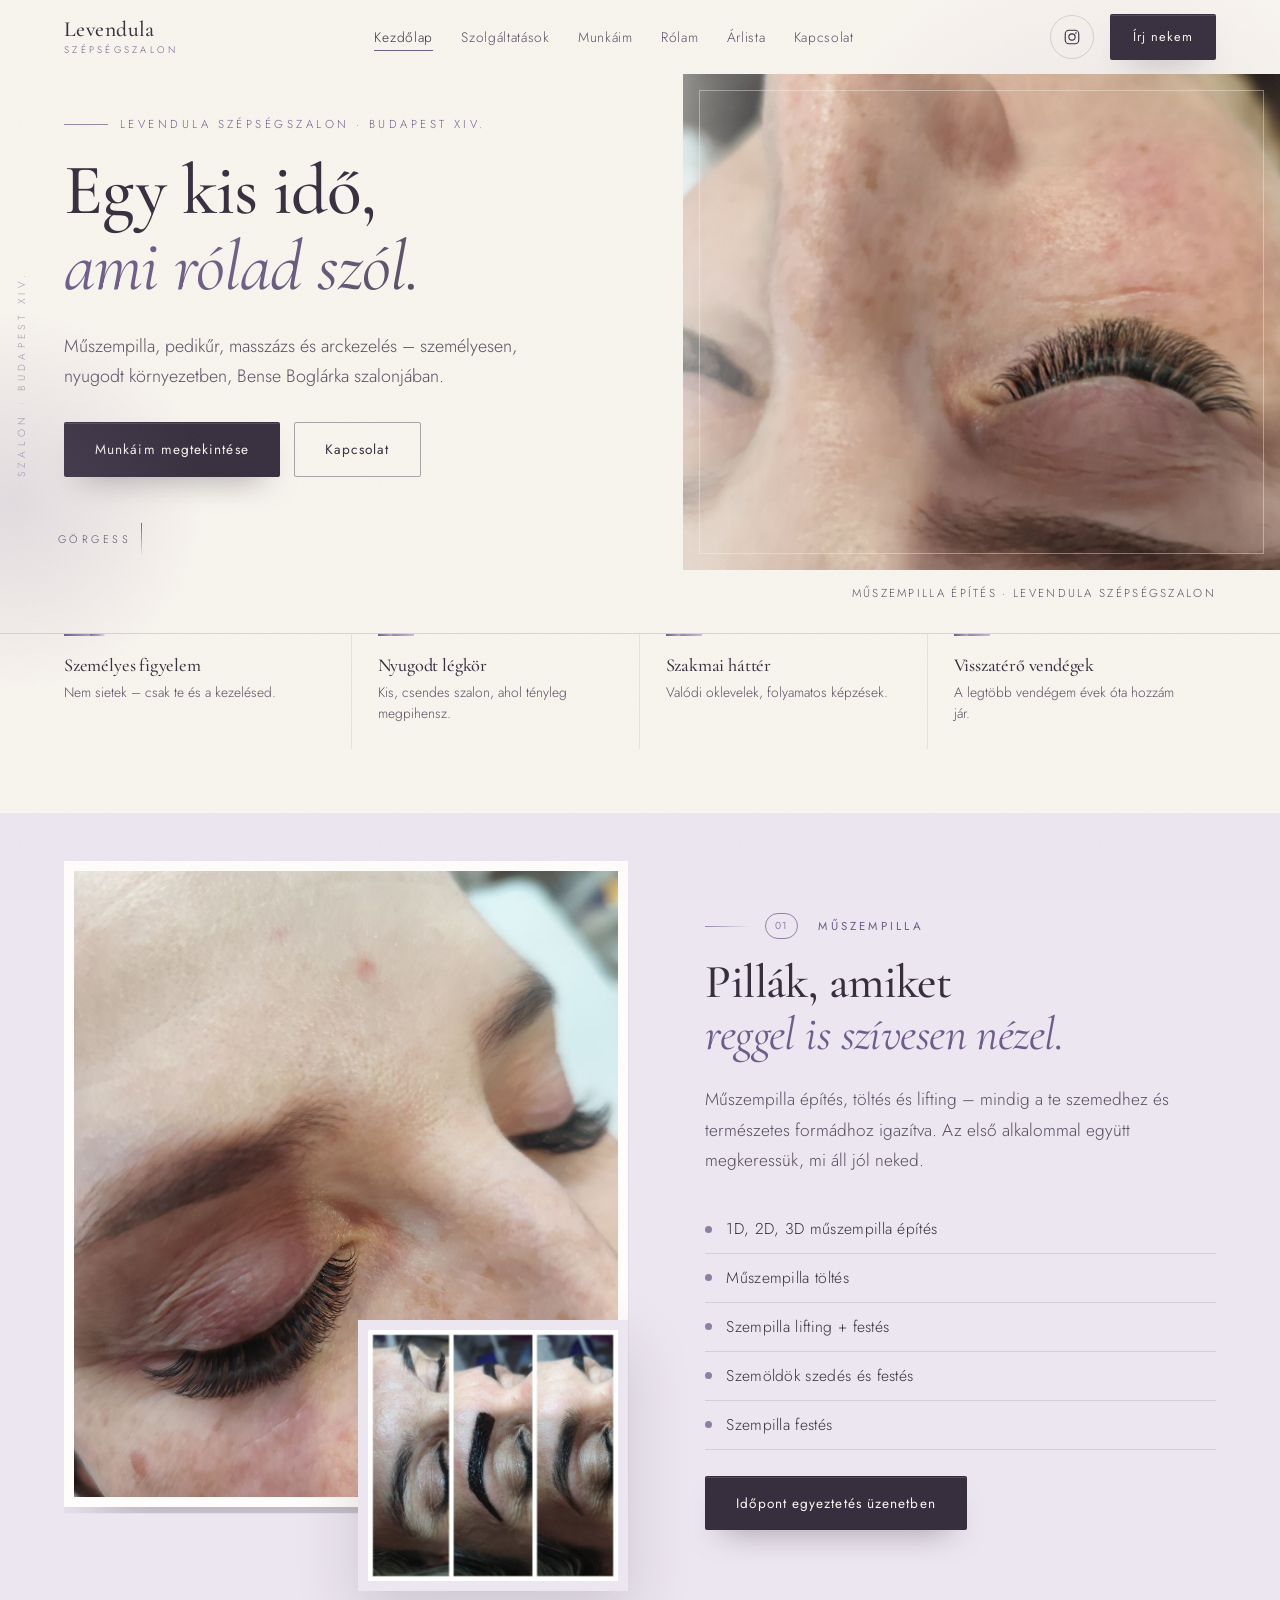
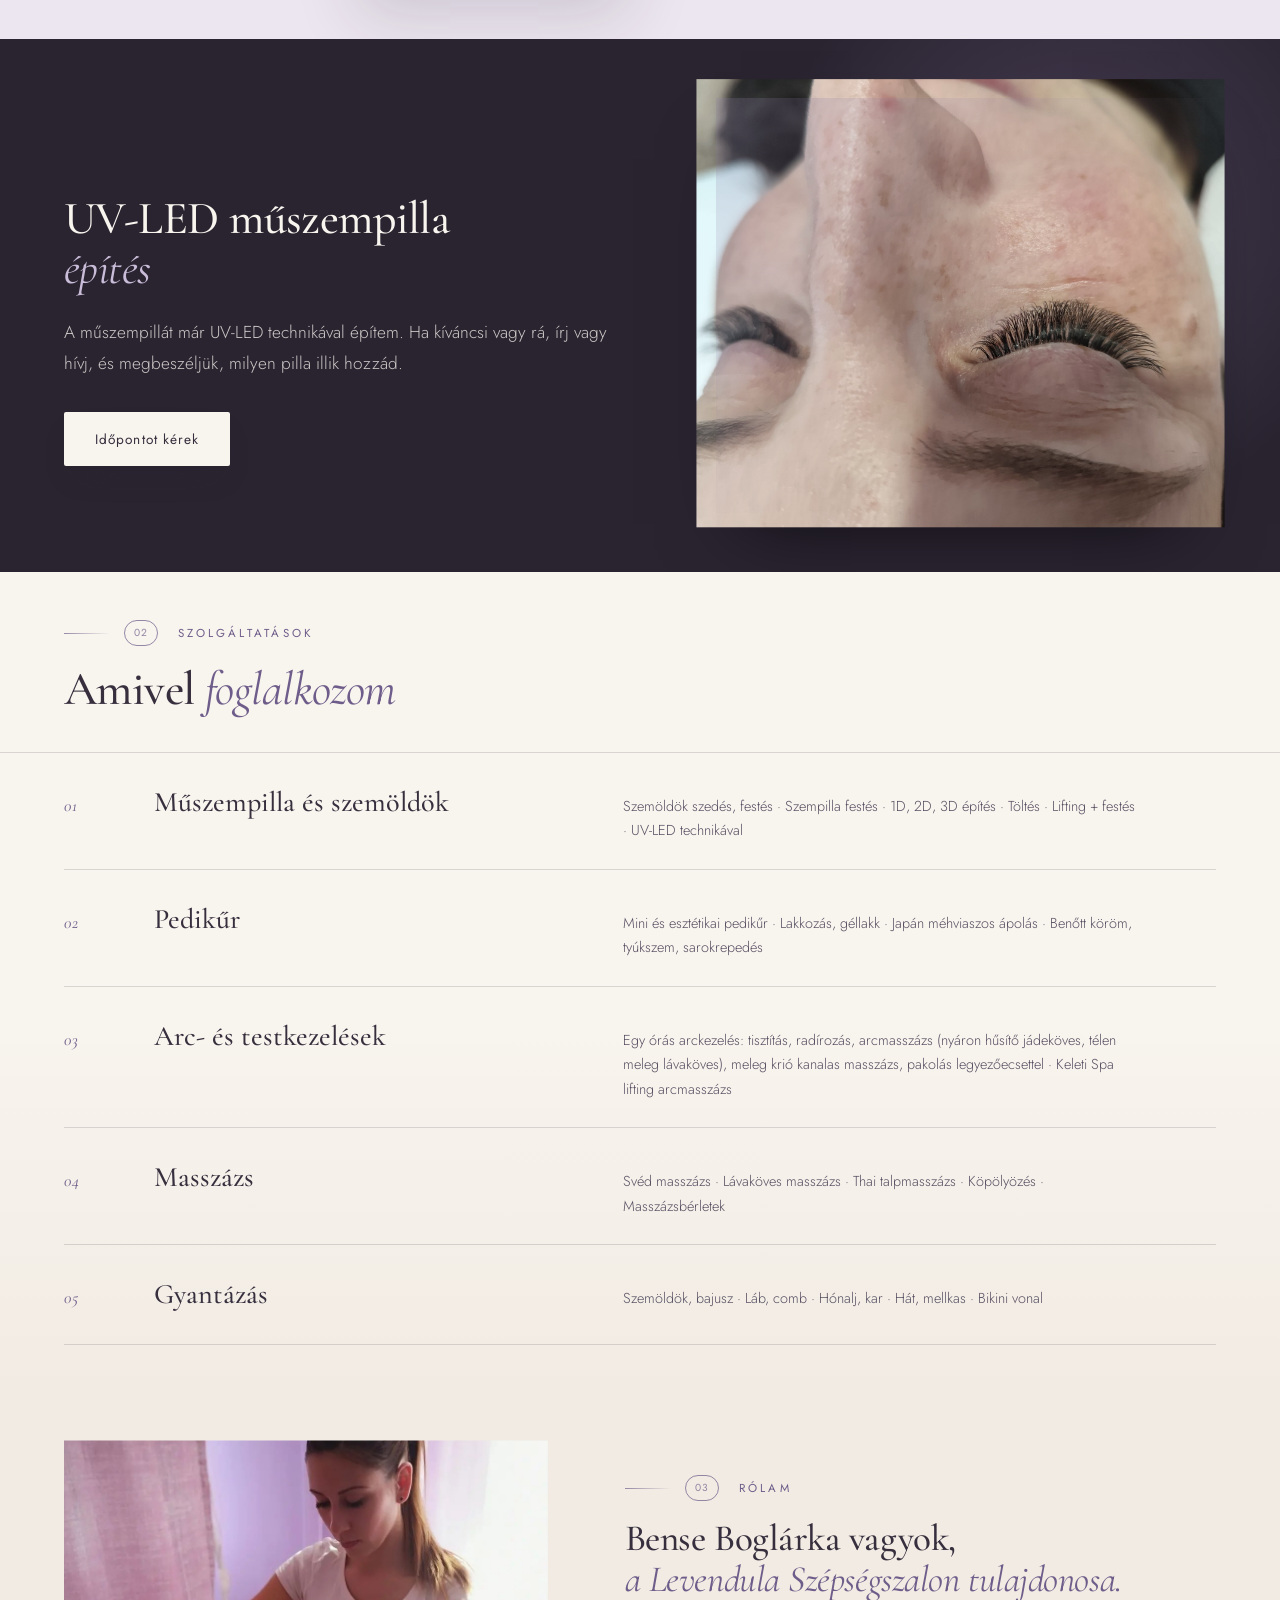
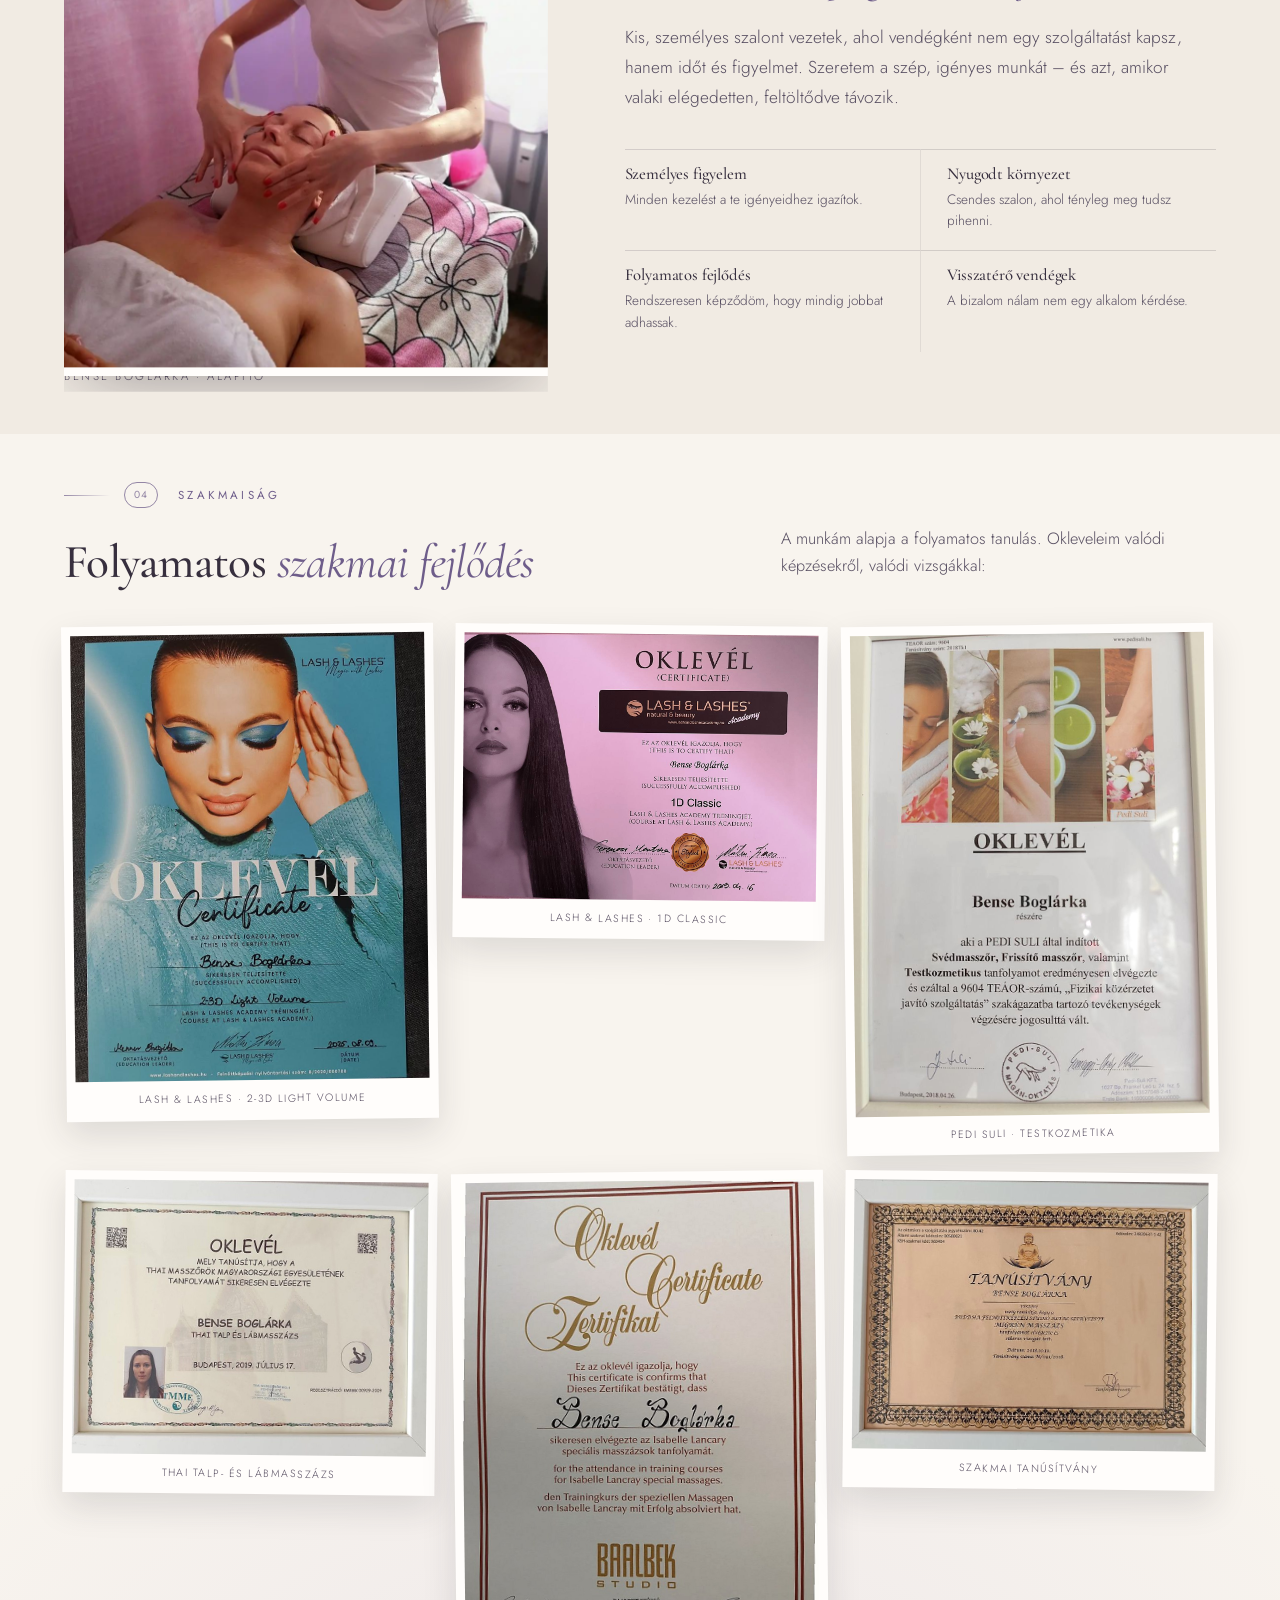
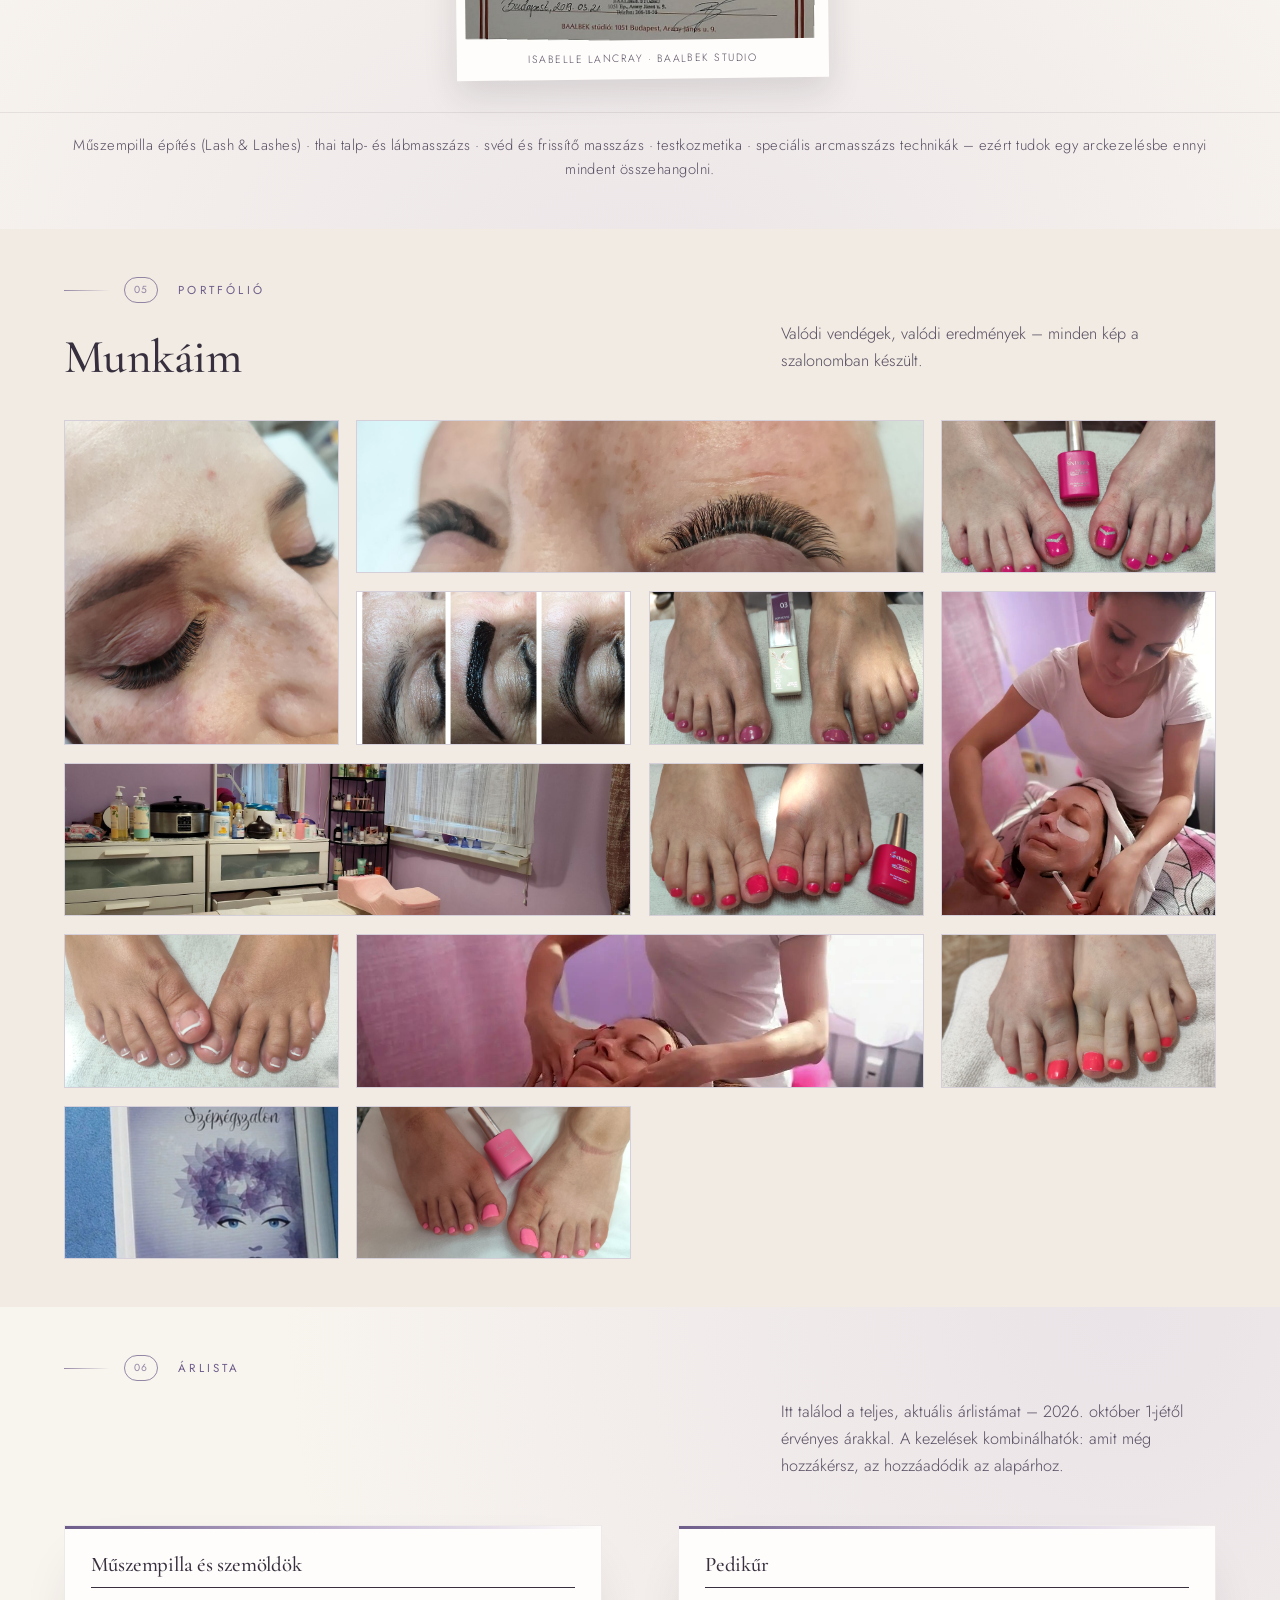
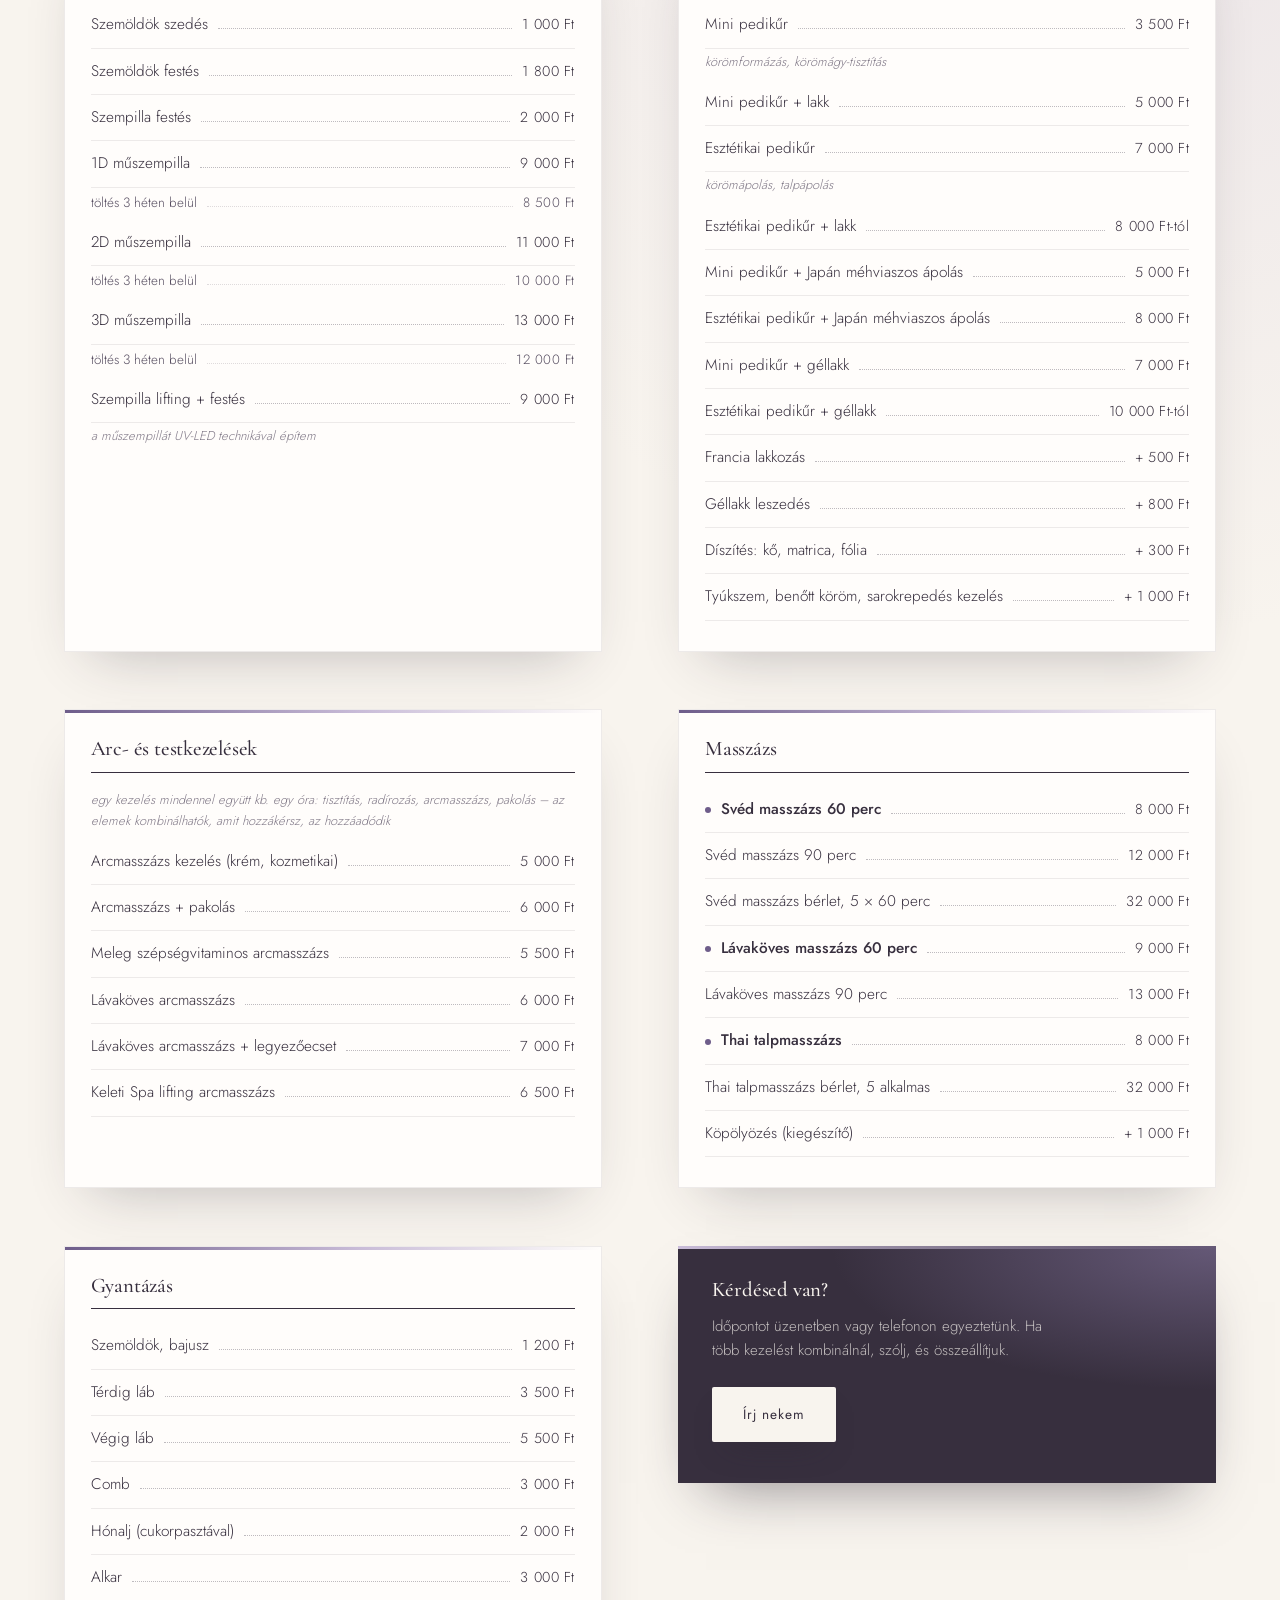
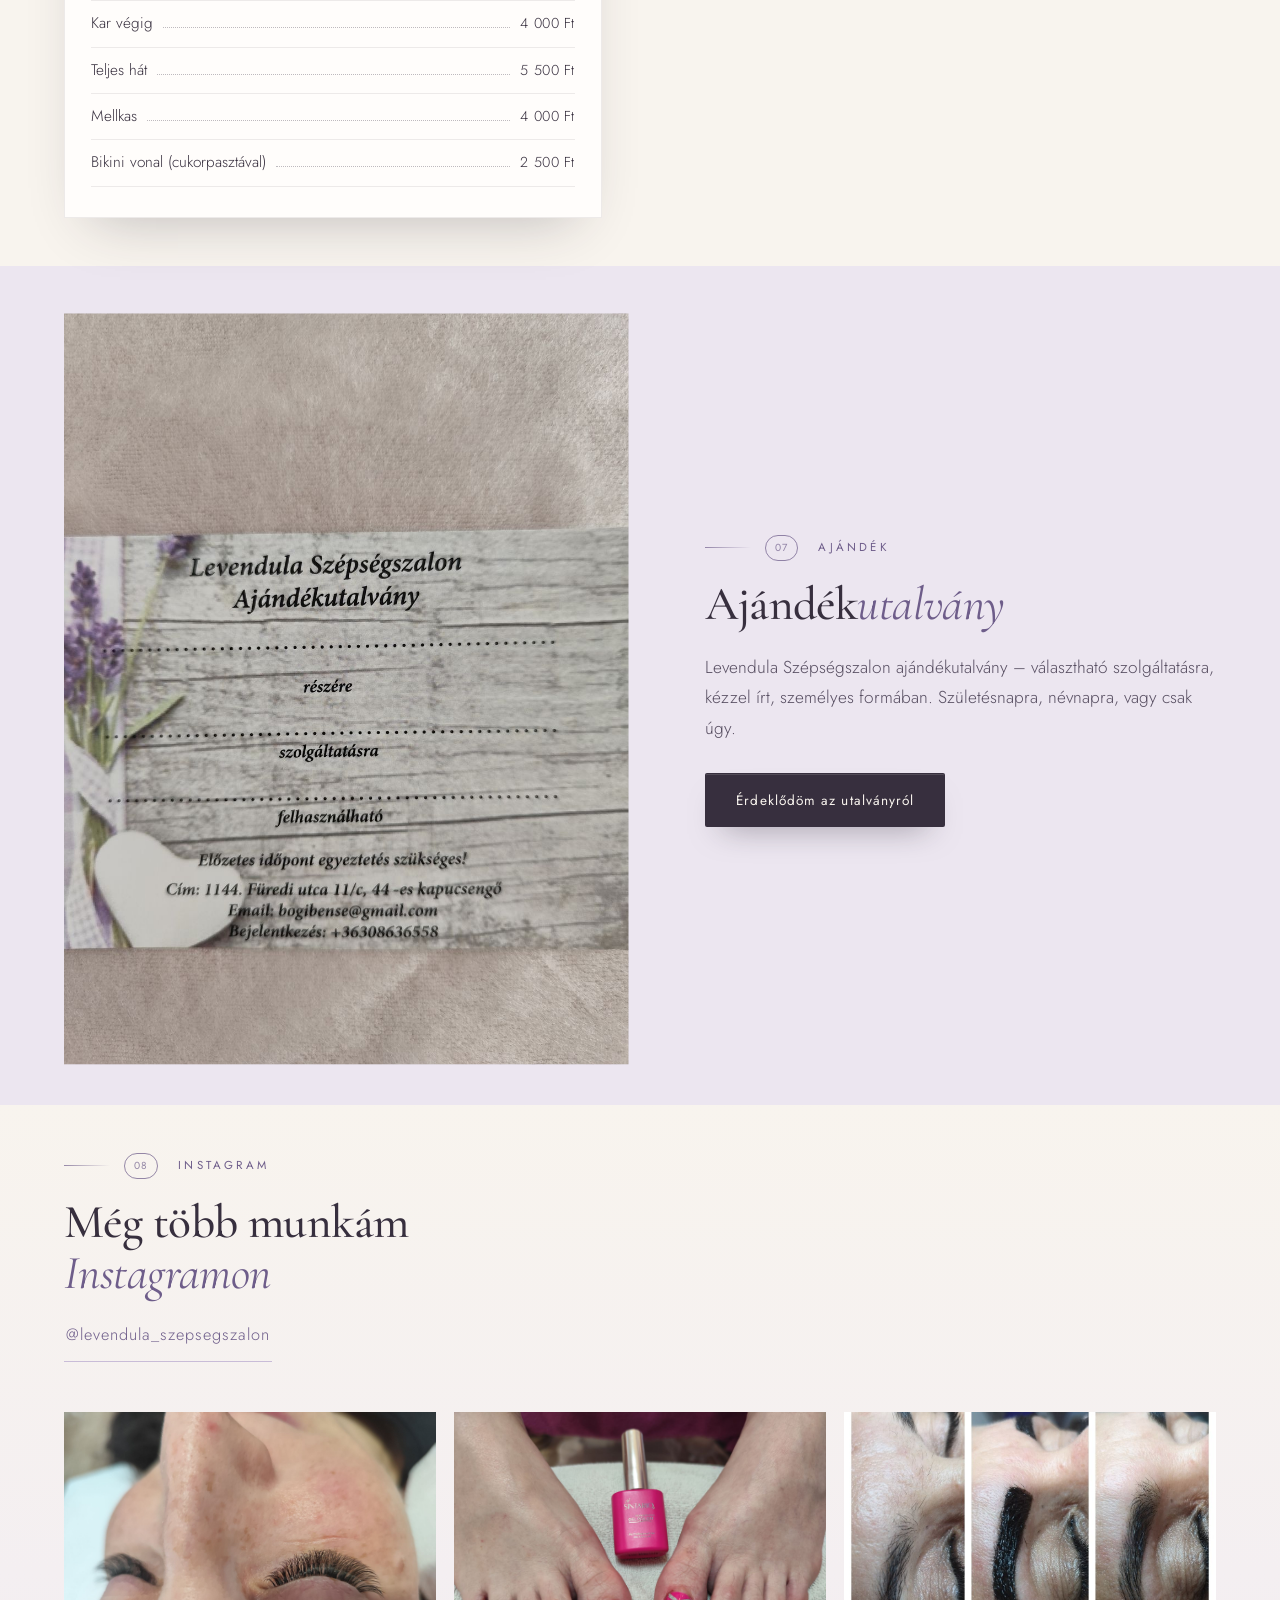
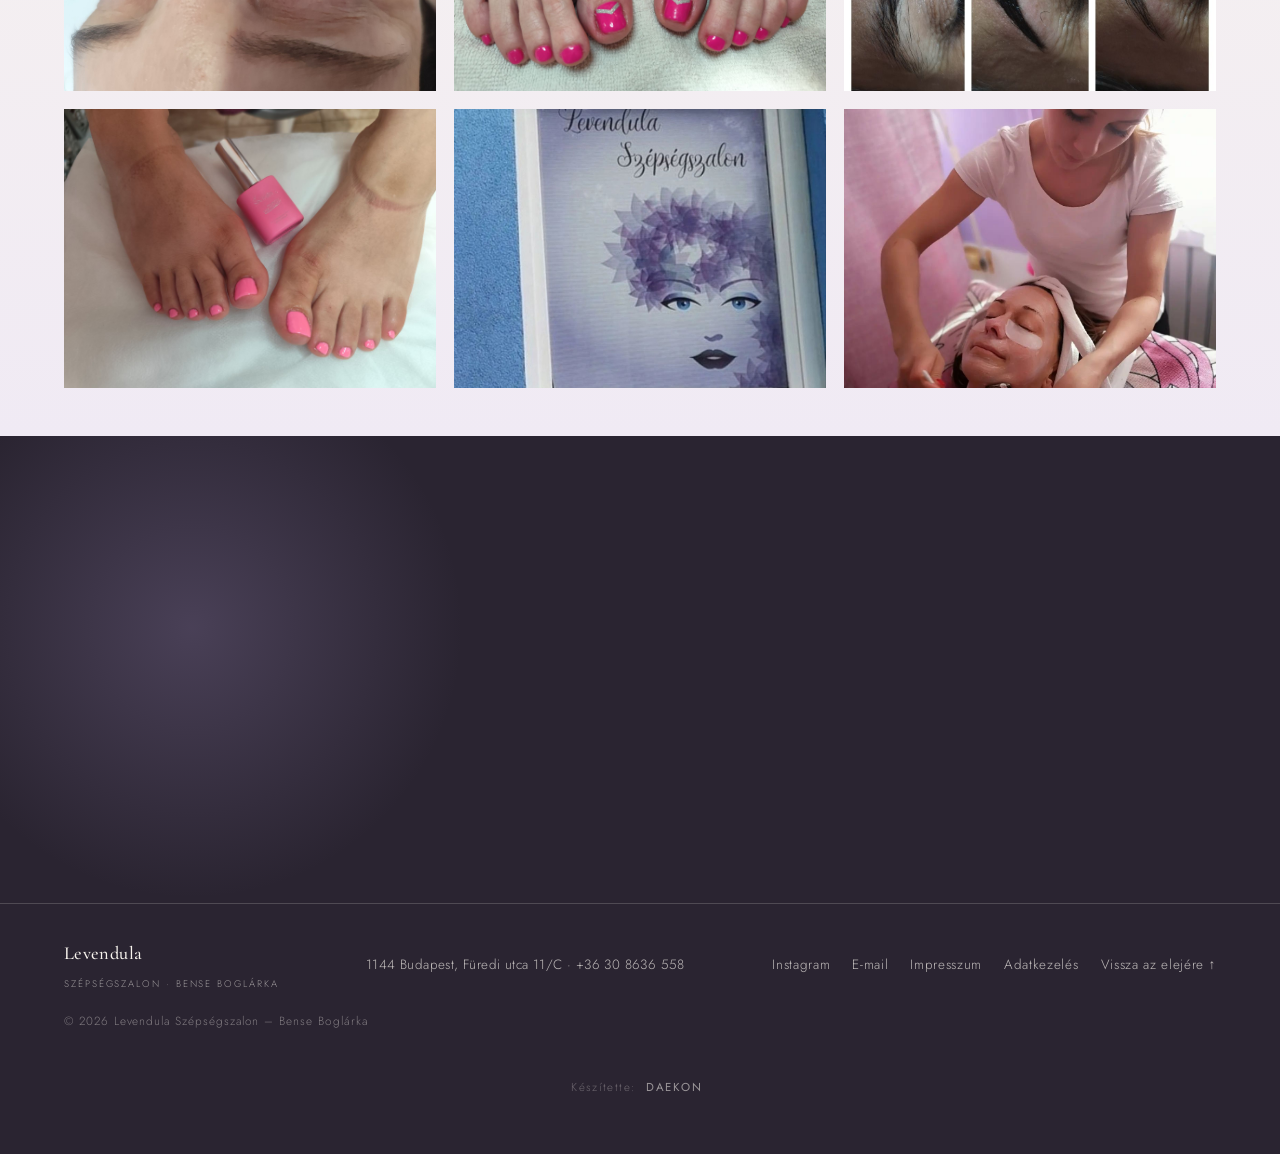
==== commit 2af7837b: "Ügyfélkérések: UV-LED pilla már elérhető, egy órás arckezelés menete, kombinálható kezelések, arcmas" ====
--- a/index.html
+++ b/index.html
@@ -38,7 +38,7 @@
 <link rel="preload" href="fonts/jost-300-normal-latin.woff2" as="font" type="font/woff2" crossorigin>
 <link rel="canonical" href="https://daekon-ship.github.io/levendula-szepsegszalon/">
 <link rel="stylesheet" href="fonts/fonts.css">
-<link rel="stylesheet" href="styles.css?v=19">
+<link rel="stylesheet" href="styles.css?v=20">
 </head>
 <body>
 
@@ -163,16 +163,15 @@
 <section class="uvled" id="uvled">
   <div class="uvled-inner">
     <div class="uvled-text">
-      <span class="badge reveal">Újdonság</span>
+      <span class="badge reveal">Új technika</span>
       <h2 class="reveal d1">UV-LED műszempilla<br><em>építés</em></h2>
-      <p class="body-lg reveal d2">Új generációs építési technika, amellyel hamarosan én is dolgozni fogok. Az első részleteket és az árakat az érdeklődőknek elsők között mondom el – ha te is kipróbálnád, szólj időben.</p>
+      <p class="body-lg reveal d2">A műszempillát már UV-LED technikával építem. Ha kíváncsi vagy rá, írj vagy hívj, és megbeszéljük, milyen pilla illik hozzád.</p>
       <div class="reveal d3">
-        <a class="btn btn-light" href="mailto:bogibense@gmail.com?subject=UV-LED%20m%C5%B1szempilla%20%C3%A9rdekl%C5%91d%C3%A9s">Érdeklődöm az UV-LED pilláról</a>
-      </div>
-      <p class="fine reveal d3">Az ár egyeztetés alatt – frissítjük, amint megvan.</p>
+        <a class="btn btn-light" href="mailto:bogibense@gmail.com?subject=UV-LED%20m%C5%B1szempilla%20id%C5%91pont">Időpontot kérek</a>
+      </div>
     </div>
     <figure class="uvled-media reveal d2">
-      <img src="assets/lash-landscape.jpg" alt="Szempilla közelről – az UV-LED műszempilla technika hamarosan elérhető" width="2000" height="1500" loading="lazy" data-parallax="0.06">
+      <img src="assets/lash-landscape.jpg" alt="Szempilla közelről – UV-LED technikával épített műszempilla" width="2000" height="1500" loading="lazy" data-parallax="0.06">
     </figure>
   </div>
 </section>
@@ -188,7 +187,7 @@
     <a class="service-row reveal r-row" href="#mupilla" data-img="assets/lash-portrait.jpg">
       <span class="srv-num">01</span>
       <span class="srv-name">Műszempilla és szemöldök</span>
-      <span class="srv-desc">Szemöldök szedés, festés · Szempilla festés · 1D, 2D, 3D építés · Töltés · Lifting + festés · UV-LED újdonság</span>
+      <span class="srv-desc">Szemöldök szedés, festés · Szempilla festés · 1D, 2D, 3D építés · Töltés · Lifting + festés · UV-LED technikával</span>
       <span class="srv-arrow" aria-hidden="true">→</span>
     </a>
     <a class="service-row reveal r-row" href="#arlista" data-img="assets/pedi-01.jpg">
@@ -200,7 +199,7 @@
     <a class="service-row reveal r-row" href="#arlista" data-img="assets/treatment-mask.jpg">
       <span class="srv-num">03</span>
       <span class="srv-name">Arc- és testkezelések</span>
-      <span class="srv-desc">Pakolásos kezelés · Meleg szépségvitaminos arcmasszázs · Lávaköves arcmasszázs · Legyezőecset-masszázs · Keleti Spa lifting arcmasszázs</span>
+      <span class="srv-desc">Egy órás arckezelés: tisztítás, radírozás, arcmasszázs (nyáron hűsítő jádeköves, télen meleg lávaköves), meleg krió kanalas masszázs, pakolás legyezőecsettel · Keleti Spa lifting arcmasszázs</span>
       <span class="srv-arrow" aria-hidden="true">→</span>
     </a>
     <a class="service-row reveal r-row" href="#arlista" data-img="assets/treatment-massage.jpg">
@@ -258,7 +257,7 @@
     <figure class="cert"><img src="assets/cert-06.jpg" alt="Szakmai tanúsítvány – Bense Boglárka" width="876" height="665" loading="lazy"><figcaption>Szakmai tanúsítvány</figcaption></figure>
   </div>
 
-  <p class="quals-note reveal d2">Műszempilla építés (Lash &amp; Lashes) · thai talp- és lábmasszázs · svéd és frissítő masszázs · testkozmetika · speciális masszázs technikák – folyamatosan bővülő tudással.</p>
+  <p class="quals-note reveal d2">Műszempilla építés (Lash &amp; Lashes) · thai talp- és lábmasszázs · svéd és frissítő masszázs · testkozmetika · speciális arcmasszázs technikák – ezért tudok egy arckezelésbe ennyi mindent összehangolni.</p>
 </section>
 
 <!-- ============ WORK / GALLERY ============ -->
@@ -291,7 +290,7 @@
   <div class="section-head">
     <p class="eyebrow reveal"><b>06</b>Árlista</p>
     <h2 class="reveal d1">Szolgáltatások <em>és árak</em></h2>
-    <p class="section-lead reveal d2">Itt találod a teljes, aktuális árlistámat – 2026. október 1-jétől érvényes árakkal. Az új szolgáltatások árát – így az UV-LED műszempilláét is – az indulás előtt egyeztetjük.</p>
+    <p class="section-lead reveal d2">Itt találod a teljes, aktuális árlistámat – 2026. október 1-jétől érvényes árakkal. A kezelések kombinálhatók: amit még hozzákérsz, az hozzáadódik az alapárhoz.</p>
   </div>
 
   <div class="price-tabs" role="tablist" aria-label="Árlista kategóriák">
@@ -317,7 +316,7 @@
         <li><span>3D műszempilla</span><em class="price">13 000 Ft</em></li>
         <li class="sub"><span>töltés 3 héten belül</span><em class="price">12 000 Ft</em></li>
         <li><span>Szempilla lifting + festés</span><em class="price">9 000 Ft</em></li>
-        <li class="is-new"><span>UV-LED műszempilla építés</span><em class="price">egyeztetés</em></li>
+        <li class="note"><span>a műszempillát UV-LED technikával építem</span></li>
       </ul>
     </div>
 
@@ -344,6 +343,7 @@
     <div class="price-block" data-block="3">
       <h3>Arc- és testkezelések</h3>
       <ul>
+        <li class="note"><span>egy kezelés mindennel együtt kb. egy óra: tisztítás, radírozás, arcmasszázs, pakolás – az elemek kombinálhatók, amit hozzákérsz, az hozzáadódik</span></li>
         <li><span>Arcmasszázs kezelés (krém, kozmetikai)</span><em class="price">5 000 Ft</em></li>
         <li><span>Arcmasszázs + pakolás</span><em class="price">6 000 Ft</em></li>
         <li><span>Meleg szépségvitaminos arcmasszázs</span><em class="price">5 500 Ft</em></li>
@@ -385,7 +385,7 @@
 
     <div class="price-cta" data-block="6">
       <h3>Kérdésed van?</h3>
-      <p>Időpontot és minden új szolgáltatást – például az UV-LED műszempillát – továbbra is üzenetben egyeztetünk.</p>
+      <p>Időpontot üzenetben vagy telefonon egyeztetünk. Ha több kezelést kombinálnál, szólj, és összeállítjuk.</p>
       <a class="btn btn-solid" href="mailto:bogibense@gmail.com?subject=%C3%81rlista%20%C3%A9rdekl%C5%91d%C3%A9s">Írj nekem</a>
     </div>
   </div>
